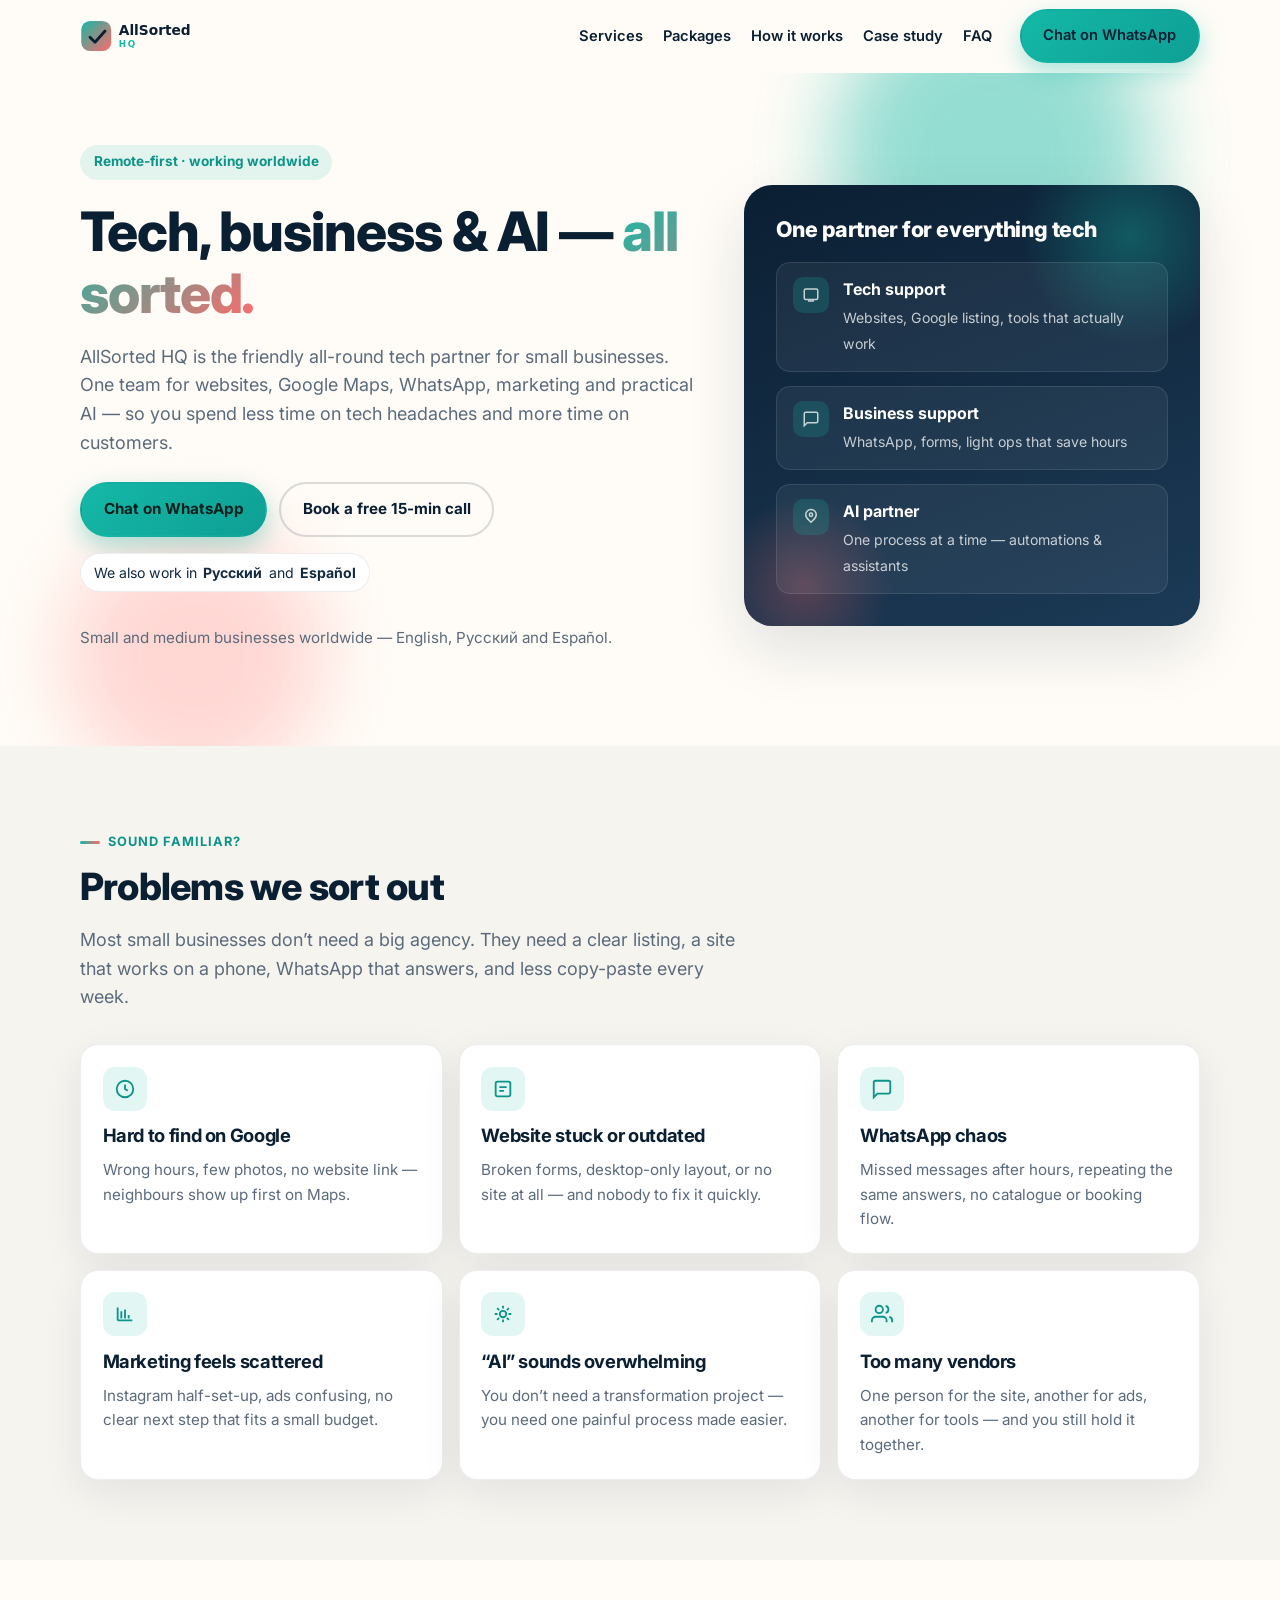
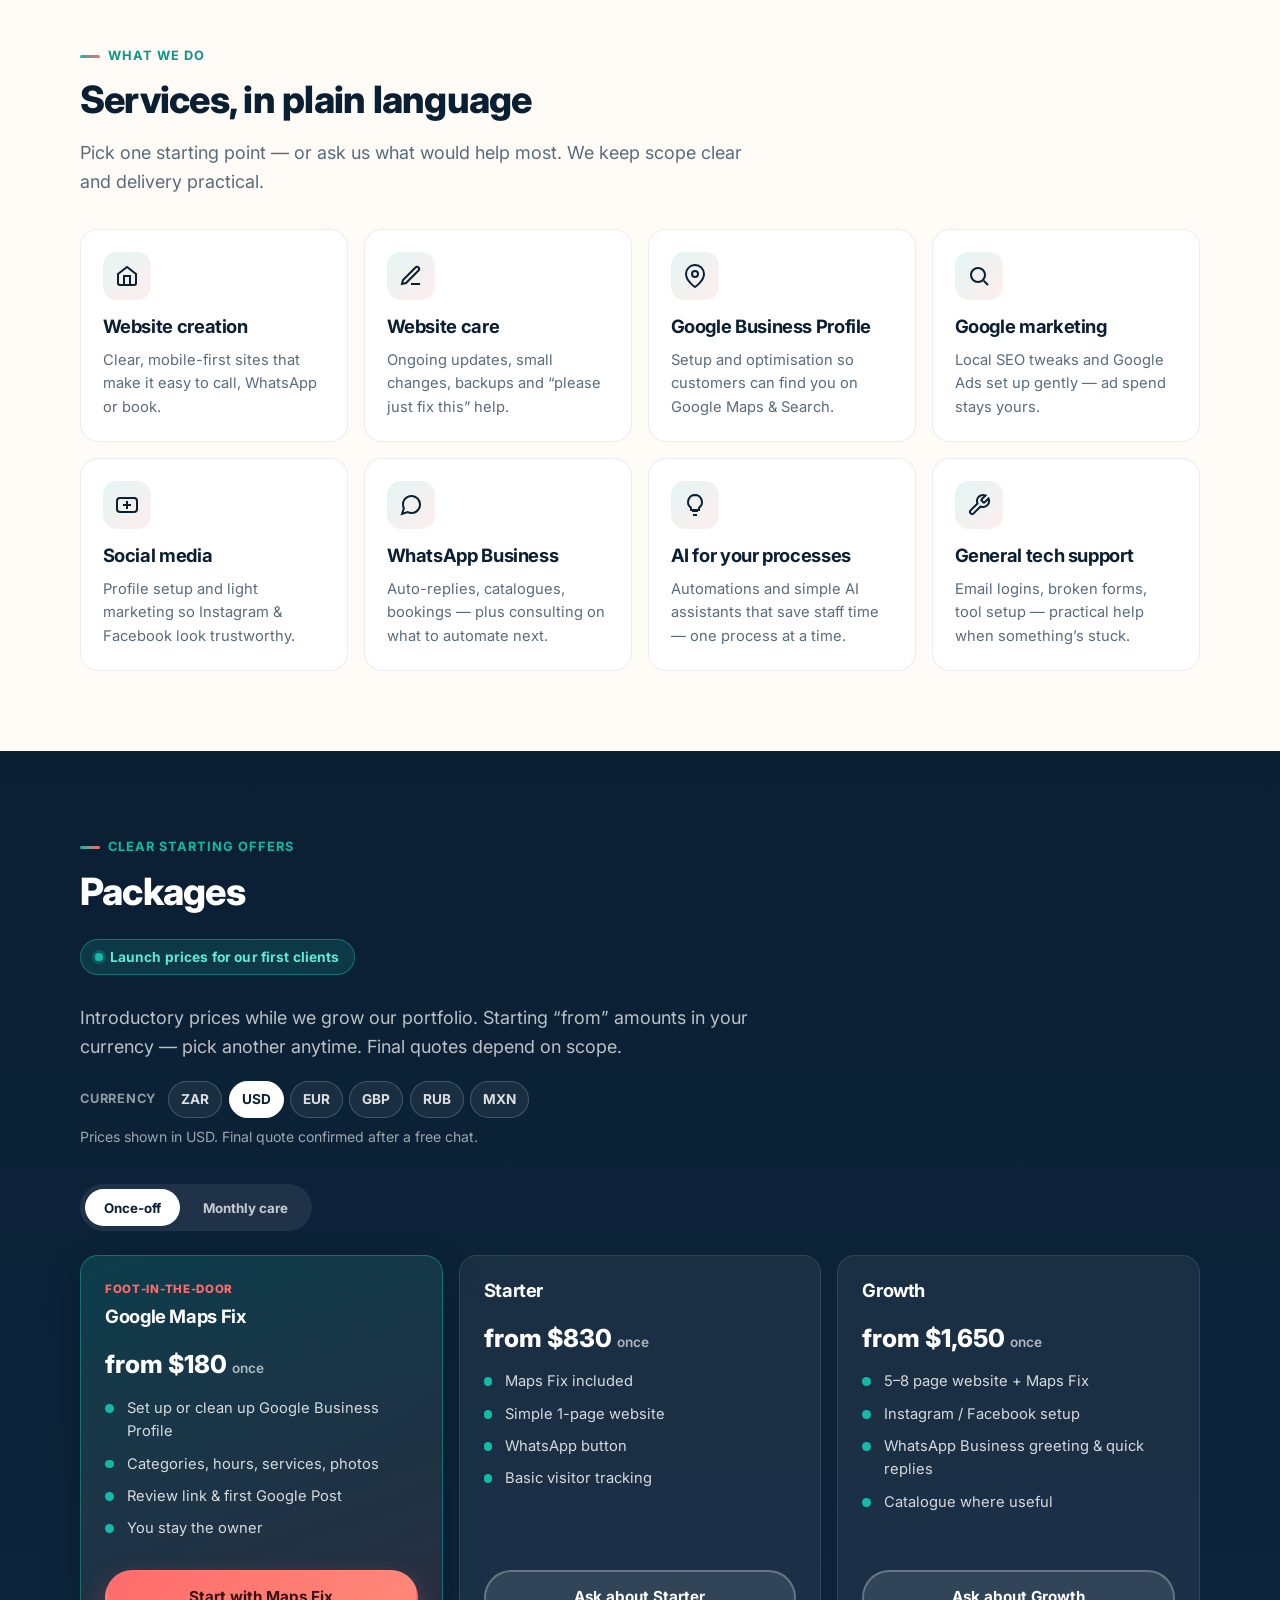
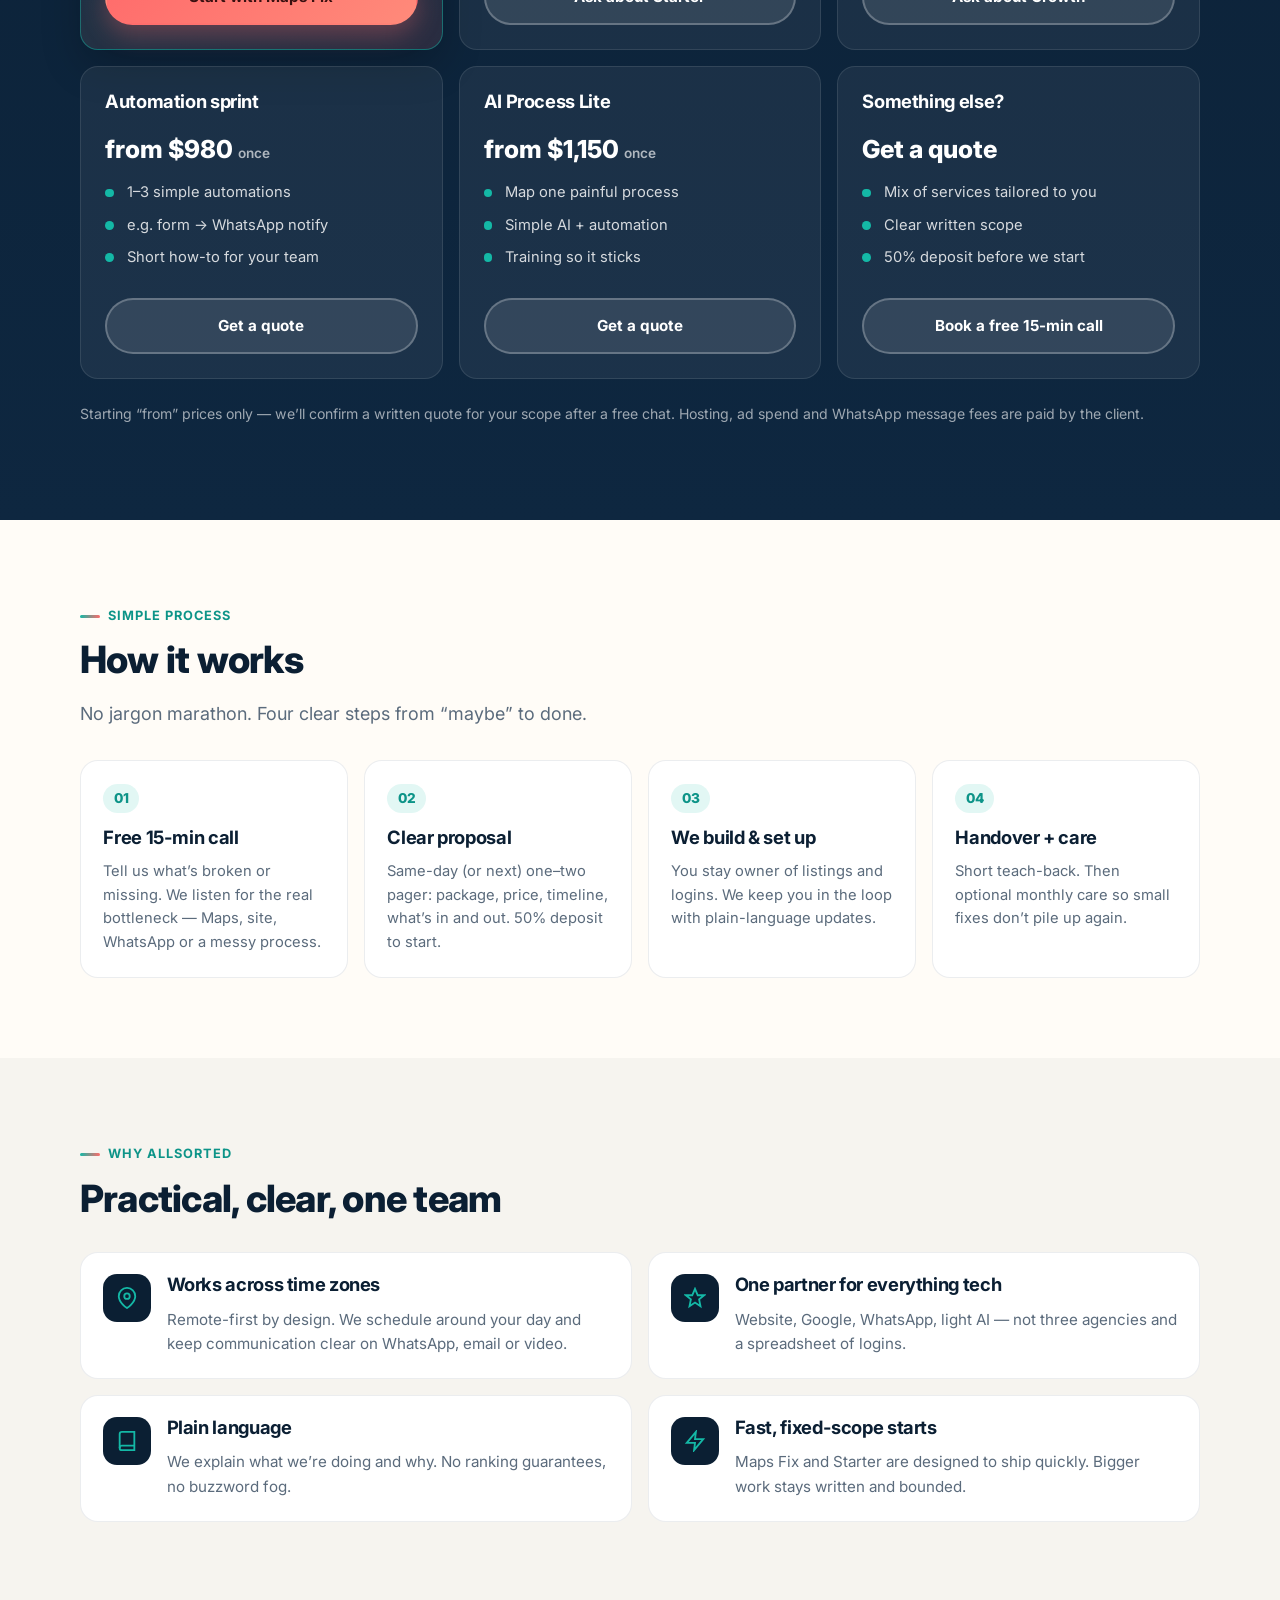
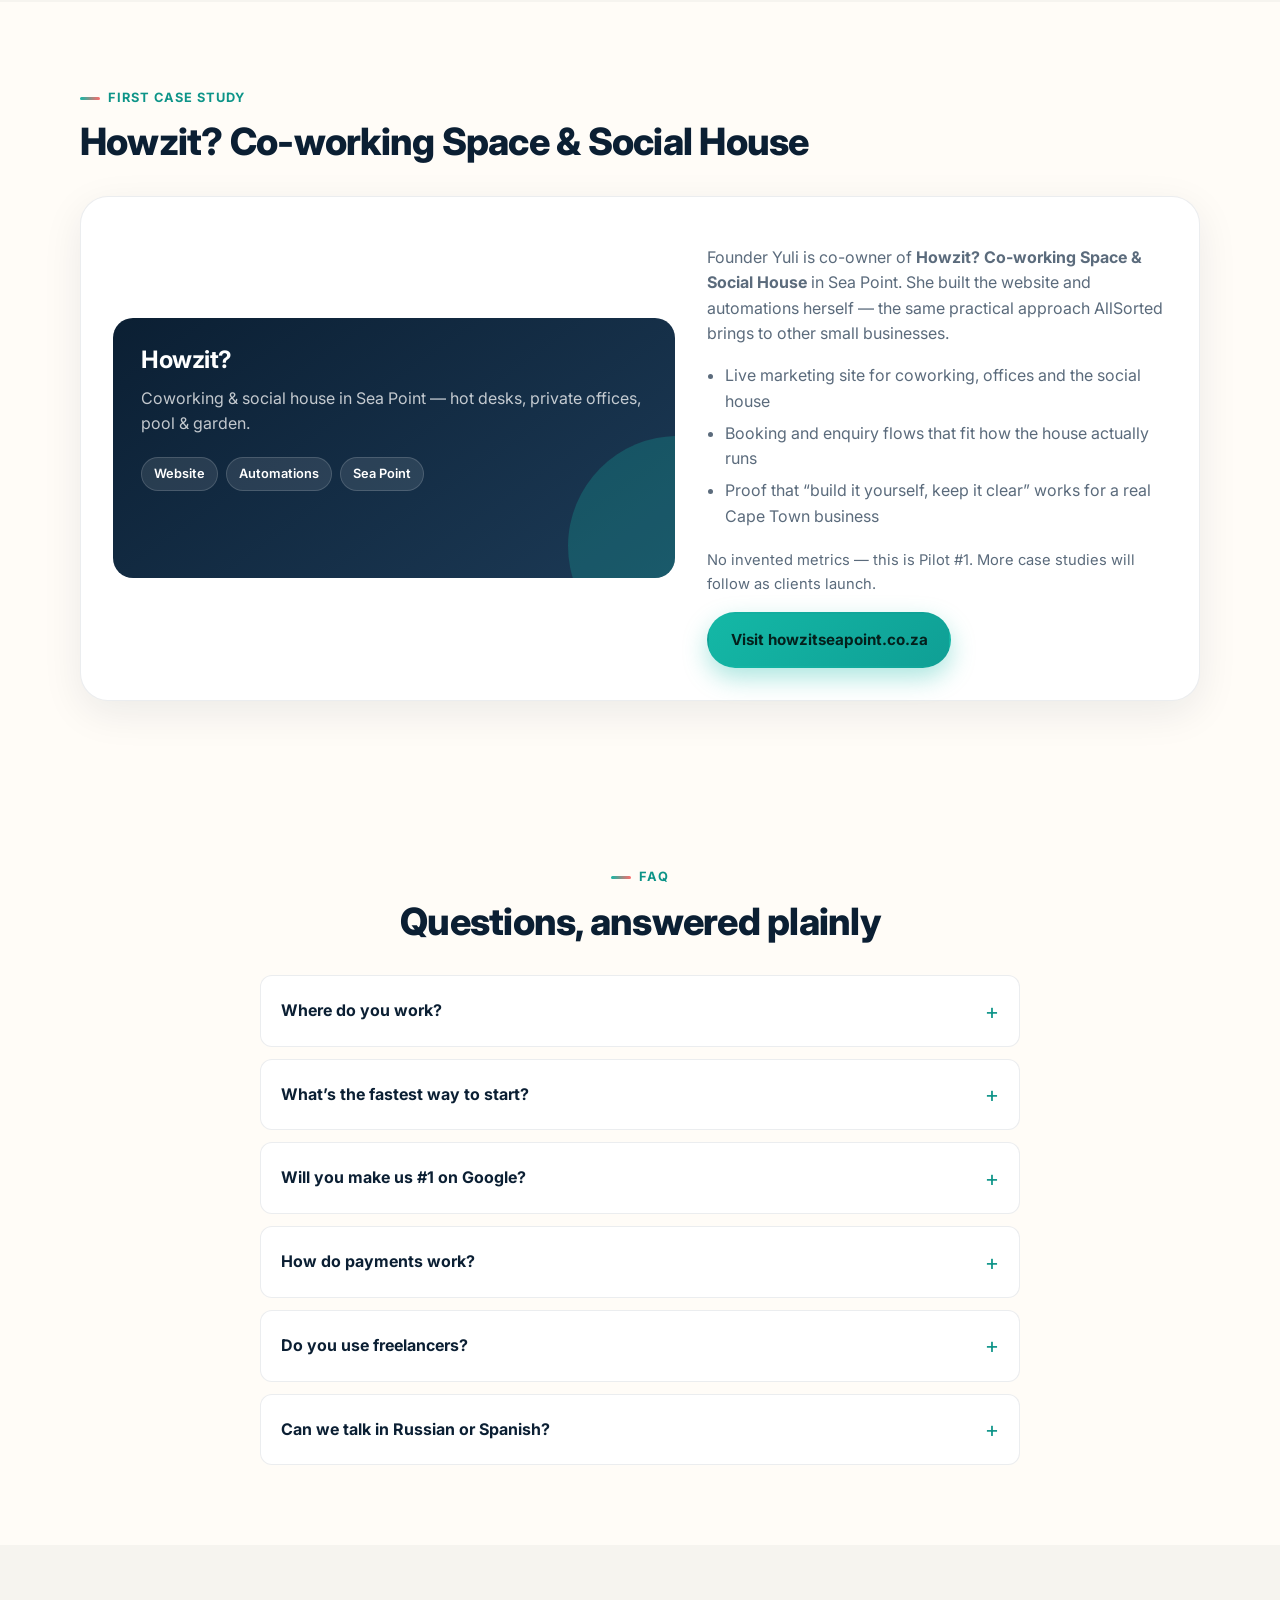
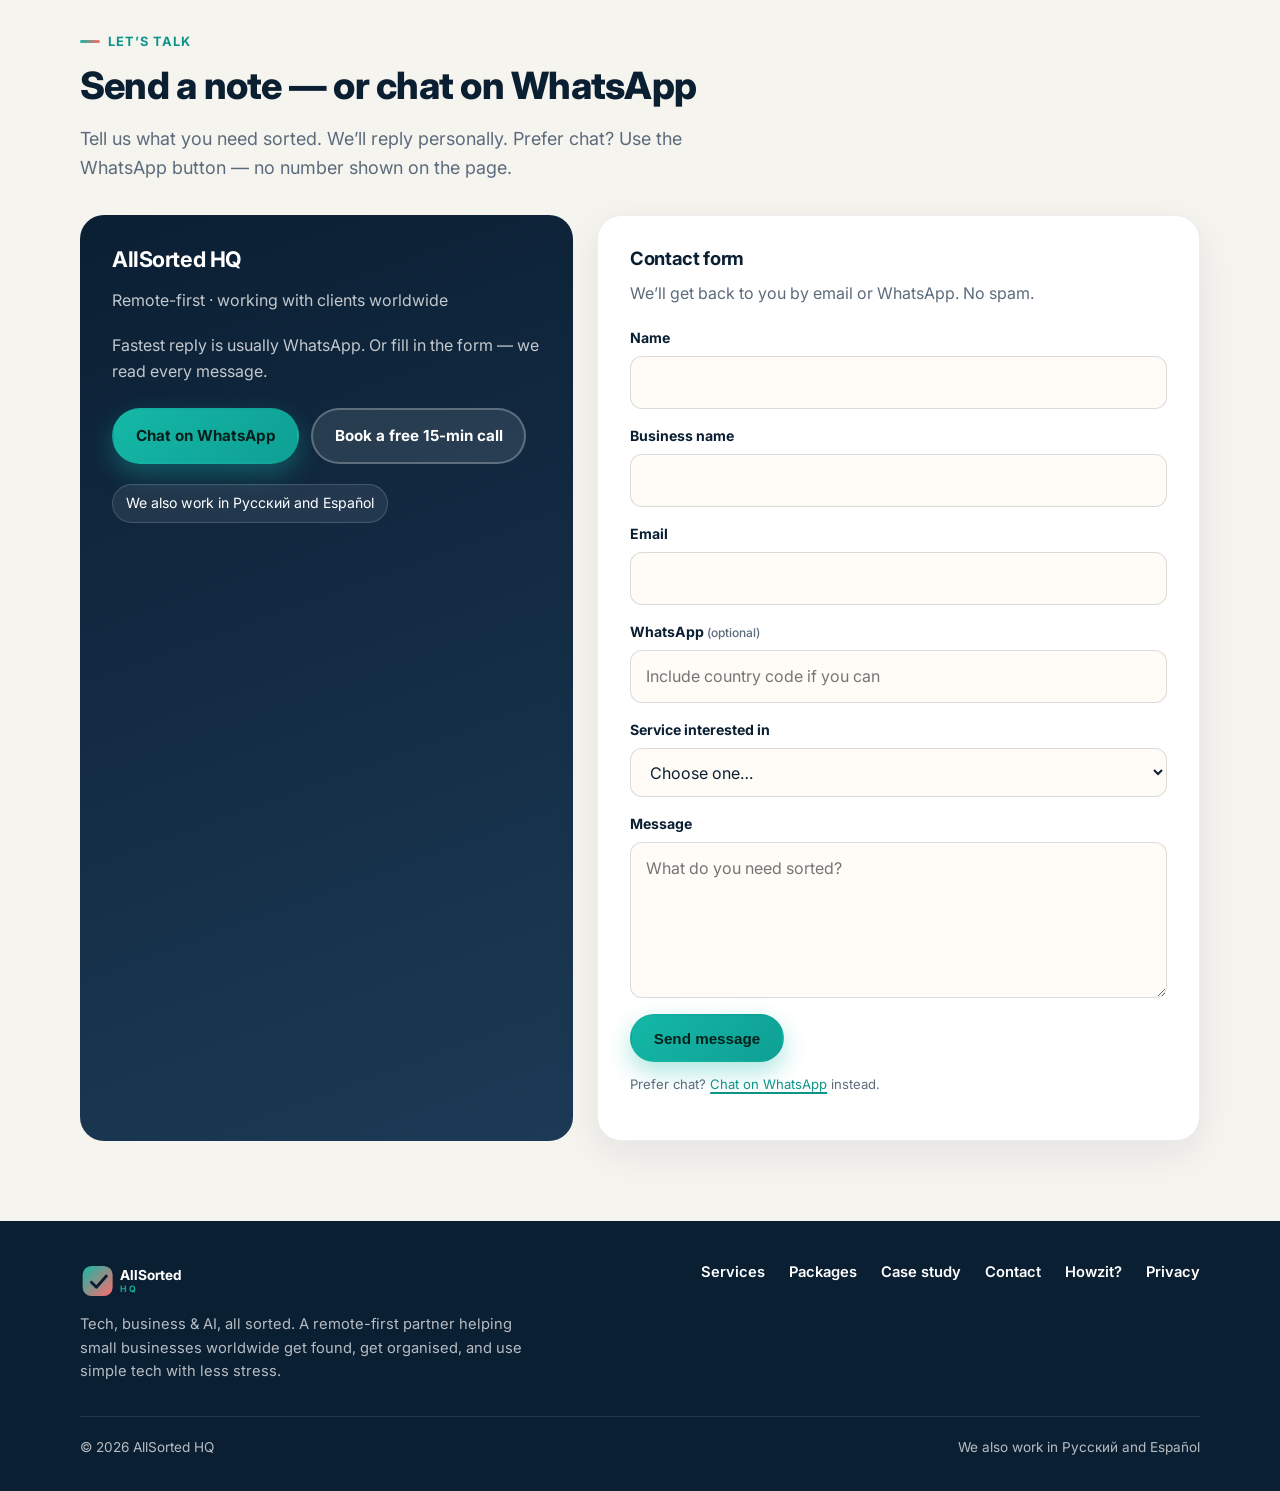
==== index.html @ 72ad4ef2 "Launch AllSorted HQ website" ====
<!DOCTYPE html>
<html lang="en-ZA">
<head>
  <meta charset="utf-8" />
  <meta name="viewport" content="width=device-width, initial-scale=1" />
  <title>AllSorted HQ — Tech, business &amp; AI, all sorted.</title>
  <meta name="description" content="AllSorted HQ is your friendly remote-first tech, business and AI partner for small businesses worldwide. Websites, Google Maps, WhatsApp, marketing and practical AI — one team for everything tech." />
  <meta name="theme-color" content="#0B1F33" />
  <link rel="canonical" href="https://allsortedhq.github.io/" />
  <link rel="icon" href="assets/favicon.svg" type="image/svg+xml" />

  <!-- Open Graph -->
  <meta property="og:type" content="website" />
  <meta property="og:site_name" content="AllSorted HQ" />
  <meta property="og:title" content="AllSorted HQ — Tech, business &amp; AI, all sorted." />
  <meta property="og:description" content="One friendly remote-first team for websites, Google presence, WhatsApp, marketing and practical AI — helping small businesses worldwide." />
  <meta property="og:url" content="https://allsortedhq.github.io/" />
  <meta property="og:locale" content="en_ZA" />
  <meta property="og:image" content="assets/favicon.svg" />

  <!-- Twitter -->
  <meta name="twitter:card" content="summary" />
  <meta name="twitter:title" content="AllSorted HQ — Tech, business &amp; AI, all sorted." />
  <meta name="twitter:description" content="Practical tech, business support and AI for small businesses worldwide. Remote-first." />

  <link rel="preconnect" href="https://fonts.googleapis.com" />
  <link rel="preconnect" href="https://fonts.gstatic.com" crossorigin />
  <link href="https://fonts.googleapis.com/css2?family=Inter:wght@400;600;700;800&display=swap" rel="stylesheet" />
  <link rel="stylesheet" href="css/styles.css" />

  <script type="application/ld+json">
  {
    "@context": "https://schema.org",
    "@type": "ProfessionalService",
    "name": "AllSorted HQ",
    "alternateName": "AllSorted",
    "description": "Remote-first tech support, business support and AI partner for small and medium businesses worldwide. Websites, Google Business Profile, marketing, WhatsApp automation and practical AI.",
    "url": "https://allsortedhq.github.io/",
    "image": "https://allsortedhq.github.io/assets/favicon.svg",
    "slogan": "Tech, business & AI, all sorted.",
    "areaServed": "Worldwide",
    "founder": {
      "@type": "Person",
      "name": "Yuli"
    },
    "knowsLanguage": ["en", "ru", "es"],
    "priceRange": "$$"
  }
  </script>
</head>
<body>
  <a class="skip-link" href="#main">Skip to content</a>

  <header class="site-header">
    <div class="container header-inner">
      <a class="logo" href="#top" aria-label="AllSorted HQ home">
        <img src="assets/logo.svg" width="180" height="40" alt="AllSorted HQ" />
      </a>
      <button class="nav-toggle" type="button" aria-label="Open menu" aria-expanded="false" aria-controls="site-nav">
        <span></span><span></span><span></span>
      </button>
      <nav id="site-nav" aria-label="Primary">
        <ul class="nav-links">
          <li><a href="#services">Services</a></li>
          <li><a href="#packages">Packages</a></li>
          <li><a href="#how">How it works</a></li>
          <li><a href="#case">Case study</a></li>
          <li><a href="#faq">FAQ</a></li>
          <li class="nav-cta"><a class="btn btn-primary" data-cta="whatsapp" href="#contact">Chat on WhatsApp</a></li>
        </ul>
      </nav>
    </div>
  </header>

  <main id="main">
    <!-- HERO -->
    <section class="hero" id="top">
      <div class="blob blob-1" aria-hidden="true"></div>
      <div class="blob blob-2" aria-hidden="true"></div>
      <div class="container hero-grid">
        <div>
          <div class="hero-badge">Remote-first · working worldwide</div>
          <h1>Tech, business &amp; AI — <span>all sorted.</span></h1>
          <p class="lead">
            AllSorted HQ is the friendly all-round tech partner for small businesses.
            One team for websites, Google Maps, WhatsApp, marketing and practical AI —
            so you spend less time on tech headaches and more time on customers.
          </p>
          <div class="btn-row" style="margin-top:1.5rem">
            <a class="btn btn-primary" data-cta="whatsapp" href="#contact">Chat on WhatsApp</a>
            <a class="btn btn-ghost" data-cta="book" href="#contact">Book a free 15-min call</a>
          </div>
          <p class="lang-note" role="note">We also work in <strong>Русский</strong> and <strong>Español</strong></p>
          <p class="hero-note">Small and medium businesses worldwide — English, Русский and Español.</p>
        </div>
        <aside class="hero-card" aria-label="What we cover">
          <div class="hero-card-inner">
            <h2>One partner for everything tech</h2>
            <ul class="pillar-list">
              <li>
                <span class="pillar-icon" aria-hidden="true">
                  <svg width="18" height="18" viewBox="0 0 24 24" fill="none" stroke="currentColor" stroke-width="2"><rect x="3" y="4" width="18" height="14" rx="2"/><path d="M8 20h8"/></svg>
                </span>
                <div><strong>Tech support</strong><span>Websites, Google listing, tools that actually work</span></div>
              </li>
              <li>
                <span class="pillar-icon" aria-hidden="true">
                  <svg width="18" height="18" viewBox="0 0 24 24" fill="none" stroke="currentColor" stroke-width="2"><path d="M21 15a2 2 0 0 1-2 2H7l-4 4V5a2 2 0 0 1 2-2h14a2 2 0 0 1 2 2z"/></svg>
                </span>
                <div><strong>Business support</strong><span>WhatsApp, forms, light ops that save hours</span></div>
              </li>
              <li>
                <span class="pillar-icon" aria-hidden="true">
                  <svg width="18" height="18" viewBox="0 0 24 24" fill="none" stroke="currentColor" stroke-width="2"><path d="M12 2a7 7 0 0 1 7 7c0 3.5-2.5 6-5 8l-2 2-2-2c-2.5-2-5-4.5-5-8a7 7 0 0 1 7-7z"/><circle cx="12" cy="9" r="2.2"/></svg>
                </span>
                <div><strong>AI partner</strong><span>One process at a time — automations &amp; assistants</span></div>
              </li>
            </ul>
          </div>
        </aside>
      </div>
    </section>

    <!-- PROBLEMS -->
    <section class="section problems" id="problems" aria-labelledby="problems-title">
      <div class="container">
        <p class="eyebrow">Sound familiar?</p>
        <h2 id="problems-title" class="reveal">Problems we sort out</h2>
        <p class="lead reveal">Most small businesses don’t need a big agency. They need a clear listing, a site that works on a phone, WhatsApp that answers, and less copy-paste every week.</p>
        <div class="problem-grid">
          <article class="problem-card reveal">
            <div class="icon" aria-hidden="true"><svg width="22" height="22" viewBox="0 0 24 24" fill="none" stroke="currentColor" stroke-width="2"><circle cx="12" cy="12" r="9"/><path d="M12 7v5l3 2"/></svg></div>
            <h3>Hard to find on Google</h3>
            <p>Wrong hours, few photos, no website link — neighbours show up first on Maps.</p>
          </article>
          <article class="problem-card reveal">
            <div class="icon" aria-hidden="true"><svg width="22" height="22" viewBox="0 0 24 24" fill="none" stroke="currentColor" stroke-width="2"><rect x="4" y="4" width="16" height="16" rx="2"/><path d="M8 10h8M8 14h5"/></svg></div>
            <h3>Website stuck or outdated</h3>
            <p>Broken forms, desktop-only layout, or no site at all — and nobody to fix it quickly.</p>
          </article>
          <article class="problem-card reveal">
            <div class="icon" aria-hidden="true"><svg width="22" height="22" viewBox="0 0 24 24" fill="none" stroke="currentColor" stroke-width="2"><path d="M21 15a2 2 0 0 1-2 2H7l-4 4V5a2 2 0 0 1 2-2h14a2 2 0 0 1 2 2z"/></svg></div>
            <h3>WhatsApp chaos</h3>
            <p>Missed messages after hours, repeating the same answers, no catalogue or booking flow.</p>
          </article>
          <article class="problem-card reveal">
            <div class="icon" aria-hidden="true"><svg width="22" height="22" viewBox="0 0 24 24" fill="none" stroke="currentColor" stroke-width="2"><path d="M4 19V5M4 19h16M8 17V9m4 8V7m4 10v-4"/></svg></div>
            <h3>Marketing feels scattered</h3>
            <p>Instagram half-set-up, ads confusing, no clear next step that fits a small budget.</p>
          </article>
          <article class="problem-card reveal">
            <div class="icon" aria-hidden="true"><svg width="22" height="22" viewBox="0 0 24 24" fill="none" stroke="currentColor" stroke-width="2"><path d="M12 3v3M12 18v3M3 12h3M18 12h3M5.6 5.6l2.1 2.1M16.3 16.3l2.1 2.1M18.4 5.6l-2.1 2.1M7.7 16.3l-2.1 2.1"/><circle cx="12" cy="12" r="3.5"/></svg></div>
            <h3>“AI” sounds overwhelming</h3>
            <p>You don’t need a transformation project — you need one painful process made easier.</p>
          </article>
          <article class="problem-card reveal">
            <div class="icon" aria-hidden="true"><svg width="22" height="22" viewBox="0 0 24 24" fill="none" stroke="currentColor" stroke-width="2"><path d="M17 21v-2a4 4 0 0 0-4-4H5a4 4 0 0 0-4 4v2"/><circle cx="9" cy="7" r="4"/><path d="M23 21v-2a4 4 0 0 0-3-3.87M16 3.13a4 4 0 0 1 0 7.75"/></svg></div>
            <h3>Too many vendors</h3>
            <p>One person for the site, another for ads, another for tools — and you still hold it together.</p>
          </article>
        </div>
      </div>
    </section>

    <!-- SERVICES -->
    <section class="section" id="services" aria-labelledby="services-title">
      <div class="container">
        <p class="eyebrow">What we do</p>
        <h2 id="services-title" class="reveal">Services, in plain language</h2>
        <p class="lead reveal">Pick one starting point — or ask us what would help most. We keep scope clear and delivery practical.</p>
        <div class="services-grid">
          <article class="service-card reveal">
            <div class="icon" aria-hidden="true"><svg width="24" height="24" viewBox="0 0 24 24" fill="none" stroke="currentColor" stroke-width="2"><path d="M3 10l9-7 9 7v9a2 2 0 0 1-2 2H5a2 2 0 0 1-2-2z"/><path d="M9 22V12h6v10"/></svg></div>
            <h3>Website creation</h3>
            <p>Clear, mobile-first sites that make it easy to call, WhatsApp or book.</p>
          </article>
          <article class="service-card reveal">
            <div class="icon" aria-hidden="true"><svg width="24" height="24" viewBox="0 0 24 24" fill="none" stroke="currentColor" stroke-width="2"><path d="M12 20h9"/><path d="M16.5 3.5a2.1 2.1 0 0 1 3 3L7 19l-4 1 1-4Z"/></svg></div>
            <h3>Website care</h3>
            <p>Ongoing updates, small changes, backups and “please just fix this” help.</p>
          </article>
          <article class="service-card reveal">
            <div class="icon" aria-hidden="true"><svg width="24" height="24" viewBox="0 0 24 24" fill="none" stroke="currentColor" stroke-width="2"><path d="M21 10c0 7-9 13-9 13S3 17 3 10a9 9 0 1 1 18 0z"/><circle cx="12" cy="10" r="3"/></svg></div>
            <h3>Google Business Profile</h3>
            <p>Setup and optimisation so customers can find you on Google Maps &amp; Search.</p>
          </article>
          <article class="service-card reveal">
            <div class="icon" aria-hidden="true"><svg width="24" height="24" viewBox="0 0 24 24" fill="none" stroke="currentColor" stroke-width="2"><circle cx="11" cy="11" r="7"/><path d="m21 21-4.3-4.3"/></svg></div>
            <h3>Google marketing</h3>
            <p>Local SEO tweaks and Google Ads set up gently — ad spend stays yours.</p>
          </article>
          <article class="service-card reveal">
            <div class="icon" aria-hidden="true"><svg width="24" height="24" viewBox="0 0 24 24" fill="none" stroke="currentColor" stroke-width="2"><rect x="2" y="5" width="20" height="14" rx="3"/><path d="M8 12h8M12 8v8"/></svg></div>
            <h3>Social media</h3>
            <p>Profile setup and light marketing so Instagram &amp; Facebook look trustworthy.</p>
          </article>
          <article class="service-card reveal">
            <div class="icon" aria-hidden="true"><svg width="24" height="24" viewBox="0 0 24 24" fill="none" stroke="currentColor" stroke-width="2"><path d="M21 11.5a8.4 8.4 0 0 1-.9 3.8 8.5 8.5 0 0 1-7.6 4.7 8.4 8.4 0 0 1-3.8-.9L3 21l1.9-5.7a8.4 8.4 0 0 1-.9-3.8 8.5 8.5 0 0 1 4.7-7.6 8.4 8.4 0 0 1 3.8-.9h.5a8.5 8.5 0 0 1 8 8v.5z"/></svg></div>
            <h3>WhatsApp Business</h3>
            <p>Auto-replies, catalogues, bookings — plus consulting on what to automate next.</p>
          </article>
          <article class="service-card reveal">
            <div class="icon" aria-hidden="true"><svg width="24" height="24" viewBox="0 0 24 24" fill="none" stroke="currentColor" stroke-width="2"><path d="M9 18h6M10 22h4M12 2a7 7 0 0 0-4 12.7V17h8v-2.3A7 7 0 0 0 12 2z"/></svg></div>
            <h3>AI for your processes</h3>
            <p>Automations and simple AI assistants that save staff time — one process at a time.</p>
          </article>
          <article class="service-card reveal">
            <div class="icon" aria-hidden="true"><svg width="24" height="24" viewBox="0 0 24 24" fill="none" stroke="currentColor" stroke-width="2"><path d="M14.7 6.3a1 1 0 0 0 0 1.4l1.6 1.6a1 1 0 0 0 1.4 0l3.77-3.77a6 6 0 0 1-7.94 7.94l-6.91 6.91a2.12 2.12 0 0 1-3-3l6.91-6.91a6 6 0 0 1 7.94-7.94l-3.76 3.76z"/></svg></div>
            <h3>General tech support</h3>
            <p>Email logins, broken forms, tool setup — practical help when something’s stuck.</p>
          </article>
        </div>
      </div>
    </section>

    <!-- PACKAGES -->
    <section class="section packages" id="packages" aria-labelledby="packages-title">
      <div class="container">
        <p class="eyebrow">Clear starting offers</p>
        <h2 id="packages-title" class="reveal">Packages</h2>
        <p class="launch-badge reveal" role="note">Launch prices for our first clients</p>
        <p class="lead reveal">Introductory prices while we grow our portfolio. Starting “from” amounts in your currency — pick another anytime. Final quotes depend on scope.</p>

        <div class="currency-switcher" role="group" aria-label="Display currency">
          <span class="currency-label">Currency</span>
          <button type="button" class="currency-btn" data-currency-btn="ZAR" aria-pressed="false">ZAR</button>
          <button type="button" class="currency-btn" data-currency-btn="USD" aria-pressed="false">USD</button>
          <button type="button" class="currency-btn" data-currency-btn="EUR" aria-pressed="false">EUR</button>
          <button type="button" class="currency-btn" data-currency-btn="GBP" aria-pressed="false">GBP</button>
          <button type="button" class="currency-btn" data-currency-btn="RUB" aria-pressed="false">RUB</button>
          <button type="button" class="currency-btn" data-currency-btn="MXN" aria-pressed="false">MXN</button>
        </div>
        <p id="pricing-tier-note" class="pricing-tier-note" aria-live="polite"></p>

        <div class="pkg-tabs" role="tablist" aria-label="Package type">
          <button type="button" role="tab" class="is-active" data-pkg-tab="once" aria-selected="true">Once-off</button>
          <button type="button" role="tab" data-pkg-tab="monthly" aria-selected="false">Monthly care</button>
        </div>

        <div data-pkg-panel="once">
          <div class="pkg-grid">
            <article class="pkg-card featured reveal">
              <span class="pkg-tag">Foot-in-the-door</span>
              <h3>Google Maps Fix</h3>
              <p class="pkg-price" data-price="maps">from R1,200 <span>once-off</span></p>
              <ul>
                <li>Set up or clean up Google Business Profile</li>
                <li>Categories, hours, services, photos</li>
                <li>Review link &amp; first Google Post</li>
                <li>You stay the owner</li>
              </ul>
              <a class="btn btn-coral" data-cta="whatsapp" href="#contact">Start with Maps Fix</a>
            </article>
            <article class="pkg-card reveal">
              <h3>Starter</h3>
              <p class="pkg-price" data-price="starter">from R5,500 <span>once-off</span></p>
              <ul>
                <li>Maps Fix included</li>
                <li>Simple 1-page website</li>
                <li>WhatsApp button</li>
                <li>Basic visitor tracking</li>
              </ul>
              <a class="btn btn-light" data-cta="whatsapp" href="#contact">Ask about Starter</a>
            </article>
            <article class="pkg-card reveal">
              <h3>Growth</h3>
              <p class="pkg-price" data-price="growth">from R11,000 <span>once-off</span></p>
              <ul>
                <li>5–8 page website + Maps Fix</li>
                <li>Instagram / Facebook setup</li>
                <li>WhatsApp Business greeting &amp; quick replies</li>
                <li>Catalogue where useful</li>
              </ul>
              <a class="btn btn-light" data-cta="whatsapp" href="#contact">Ask about Growth</a>
            </article>
            <article class="pkg-card reveal">
              <h3>Automation sprint</h3>
              <p class="pkg-price" data-price="automation">from R6,500 <span>once-off</span></p>
              <ul>
                <li>1–3 simple automations</li>
                <li>e.g. form → WhatsApp notify</li>
                <li>Short how-to for your team</li>
              </ul>
              <a class="btn btn-light" data-cta="whatsapp" href="#contact">Get a quote</a>
            </article>
            <article class="pkg-card reveal">
              <h3>AI Process Lite</h3>
              <p class="pkg-price" data-price="ai">from R7,500 <span>once-off</span></p>
              <ul>
                <li>Map one painful process</li>
                <li>Simple AI + automation</li>
                <li>Training so it sticks</li>
              </ul>
              <a class="btn btn-light" data-cta="whatsapp" href="#contact">Get a quote</a>
            </article>
            <article class="pkg-card reveal">
              <h3>Something else?</h3>
              <p class="pkg-price">Get a quote</p>
              <ul>
                <li>Mix of services tailored to you</li>
                <li>Clear written scope</li>
                <li>50% deposit before we start</li>
              </ul>
              <a class="btn btn-light" data-cta="book" href="#contact">Book a free 15-min call</a>
            </article>
          </div>
        </div>

        <div data-pkg-panel="monthly" hidden>
          <div class="pkg-grid">
            <article class="pkg-card featured reveal">
              <span class="pkg-tag">Most popular start</span>
              <h3>Site &amp; Tech Care</h3>
              <p class="pkg-price" data-price="care">from R900 <span>/ month</span></p>
              <ul>
                <li>Site updates &amp; backups</li>
                <li>~60 min small changes</li>
                <li>Light tool help when things break</li>
              </ul>
              <a class="btn btn-coral" data-cta="whatsapp" href="#contact">Ask about Care</a>
            </article>
            <article class="pkg-card reveal">
              <h3>Local Visibility</h3>
              <p class="pkg-price" data-price="visibility">from R1,500 <span>/ month</span></p>
              <ul>
                <li>Google listing posts / replies help</li>
                <li>Light local search tweaks</li>
                <li>Short monthly note</li>
              </ul>
              <a class="btn btn-light" data-cta="whatsapp" href="#contact">Get a quote</a>
            </article>
            <article class="pkg-card reveal">
              <h3>Social Light</h3>
              <p class="pkg-price" data-price="social">from R3,500 <span>/ month</span></p>
              <ul>
                <li>8–12 posts on 1–2 platforms</li>
                <li>Basic reply help</li>
              </ul>
              <a class="btn btn-light" data-cta="whatsapp" href="#contact">Get a quote</a>
            </article>
            <article class="pkg-card reveal">
              <h3>Ads Assist</h3>
              <p class="pkg-price" data-price="ads">from R2,500 <span>/ month + ad spend</span></p>
              <ul>
                <li>Set up &amp; gently manage Google or Meta ads</li>
                <li>Ad budget paid by you to Google/Meta</li>
              </ul>
              <a class="btn btn-light" data-cta="whatsapp" href="#contact">Get a quote</a>
            </article>
            <article class="pkg-card reveal">
              <h3>AI / Automation Care</h3>
              <p class="pkg-price" data-price="aiCare">from R1,200 <span>/ month</span></p>
              <ul>
                <li>Watch workflows &amp; small changes</li>
                <li>Monthly health check</li>
                <li>One improvement idea</li>
              </ul>
              <a class="btn btn-light" data-cta="whatsapp" href="#contact">Get a quote</a>
            </article>
            <article class="pkg-card reveal">
              <h3>Bundle what you need</h3>
              <p class="pkg-price">Get a quote</p>
              <ul>
                <li>Month-to-month, 30 days’ notice</li>
                <li>Billed in advance</li>
                <li>Think of us as on-call for the basics</li>
              </ul>
              <a class="btn btn-light" data-cta="book" href="#contact">Book a free 15-min call</a>
            </article>
          </div>
        </div>

        <p class="pkg-note">Starting “from” prices only — we’ll confirm a written quote for your scope after a free chat. Hosting, ad spend and WhatsApp message fees are paid by the client.</p>
      </div>
    </section>

    <!-- HOW IT WORKS -->
    <section class="section" id="how" aria-labelledby="how-title">
      <div class="container">
        <p class="eyebrow">Simple process</p>
        <h2 id="how-title" class="reveal">How it works</h2>
        <p class="lead reveal">No jargon marathon. Four clear steps from “maybe” to done.</p>
        <div class="steps">
          <article class="step reveal">
            <h3>Free 15-min call</h3>
            <p>Tell us what’s broken or missing. We listen for the real bottleneck — Maps, site, WhatsApp or a messy process.</p>
          </article>
          <article class="step reveal">
            <h3>Clear proposal</h3>
            <p>Same-day (or next) one–two pager: package, price, timeline, what’s in and out. 50% deposit to start.</p>
          </article>
          <article class="step reveal">
            <h3>We build &amp; set up</h3>
            <p>You stay owner of listings and logins. We keep you in the loop with plain-language updates.</p>
          </article>
          <article class="step reveal">
            <h3>Handover + care</h3>
            <p>Short teach-back. Then optional monthly care so small fixes don’t pile up again.</p>
          </article>
        </div>
      </div>
    </section>

    <!-- WHY -->
    <section class="section why" id="why" aria-labelledby="why-title">
      <div class="container">
        <p class="eyebrow">Why AllSorted</p>
        <h2 id="why-title" class="reveal">Practical, clear, one team</h2>
        <div class="why-grid">
          <article class="why-card reveal">
            <div class="icon" aria-hidden="true"><svg width="22" height="22" viewBox="0 0 24 24" fill="none" stroke="currentColor" stroke-width="2"><path d="M21 10c0 7-9 13-9 13S3 17 3 10a9 9 0 1 1 18 0z"/><circle cx="12" cy="10" r="3"/></svg></div>
            <div>
              <h3>Works across time zones</h3>
              <p>Remote-first by design. We schedule around your day and keep communication clear on WhatsApp, email or video.</p>
            </div>
          </article>
          <article class="why-card reveal">
            <div class="icon" aria-hidden="true"><svg width="22" height="22" viewBox="0 0 24 24" fill="none" stroke="currentColor" stroke-width="2"><path d="M12 2l3 7h7l-5.5 4.5L18 21l-6-4-6 4 1.5-7.5L2 9h7z"/></svg></div>
            <div>
              <h3>One partner for everything tech</h3>
              <p>Website, Google, WhatsApp, light AI — not three agencies and a spreadsheet of logins.</p>
            </div>
          </article>
          <article class="why-card reveal">
            <div class="icon" aria-hidden="true"><svg width="22" height="22" viewBox="0 0 24 24" fill="none" stroke="currentColor" stroke-width="2"><path d="M4 19.5A2.5 2.5 0 0 1 6.5 17H20"/><path d="M6.5 2H20v20H6.5A2.5 2.5 0 0 1 4 19.5v-15A2.5 2.5 0 0 1 6.5 2z"/></svg></div>
            <div>
              <h3>Plain language</h3>
              <p>We explain what we’re doing and why. No ranking guarantees, no buzzword fog.</p>
            </div>
          </article>
          <article class="why-card reveal">
            <div class="icon" aria-hidden="true"><svg width="22" height="22" viewBox="0 0 24 24" fill="none" stroke="currentColor" stroke-width="2"><path d="M13 2L3 14h9l-1 8 10-12h-9l1-8z"/></svg></div>
            <div>
              <h3>Fast, fixed-scope starts</h3>
              <p>Maps Fix and Starter are designed to ship quickly. Bigger work stays written and bounded.</p>
            </div>
          </article>
        </div>
      </div>
    </section>

    <!-- CASE STUDY -->
    <section class="section case" id="case" aria-labelledby="case-title">
      <div class="container">
        <p class="eyebrow">First case study</p>
        <h2 id="case-title" class="reveal">Howzit? Co-working Space &amp; Social House</h2>
        <div class="case-card reveal">
          <div class="case-visual">
            <h3>Howzit?</h3>
            <p>Coworking &amp; social house in Sea Point — hot desks, private offices, pool &amp; garden.</p>
            <div class="case-chips">
              <span class="chip">Website</span>
              <span class="chip">Automations</span>
              <span class="chip">Sea Point</span>
            </div>
          </div>
          <div class="case-body">
            <p>
              Founder Yuli is co-owner of <strong>Howzit? Co-working Space &amp; Social House</strong> in Sea Point.
              She built the website and automations herself — the same practical approach AllSorted brings to other small businesses.
            </p>
            <ul>
              <li>Live marketing site for coworking, offices and the social house</li>
              <li>Booking and enquiry flows that fit how the house actually runs</li>
              <li>Proof that “build it yourself, keep it clear” works for a real Cape Town business</li>
            </ul>
            <p class="muted" style="font-size:0.92rem;margin-bottom:1rem">No invented metrics — this is Pilot #1. More case studies will follow as clients launch.</p>
            <a class="btn btn-primary" href="https://howzitseapoint.co.za/" target="_blank" rel="noopener noreferrer">Visit howzitseapoint.co.za</a>
          </div>
        </div>
      </div>
    </section>

    <!-- FAQ -->
    <section class="section" id="faq" aria-labelledby="faq-title">
      <div class="container center">
        <p class="eyebrow">FAQ</p>
        <h2 id="faq-title" class="reveal">Questions, answered plainly</h2>
        <div class="faq-list">
          <div class="faq-item reveal">
            <button class="faq-q" type="button" aria-expanded="false">Where do you work?</button>
            <div class="faq-a">Worldwide, remote-first. We help small businesses anywhere with a good internet connection. English is primary; we also work in Русский and Español.</div>
          </div>
          <div class="faq-item reveal">
            <button class="faq-q" type="button" aria-expanded="false">What’s the fastest way to start?</button>
            <div class="faq-a">A Google Maps Fix. It’s a fixed, foot-in-the-door offer: clean up or set up your Google Business Profile so customers can find you. Many clients then add a Starter site or monthly care.</div>
          </div>
          <div class="faq-item reveal">
            <button class="faq-q" type="button" aria-expanded="false">Will you make us #1 on Google?</button>
            <div class="faq-a">Nobody honest can guarantee rankings. We guarantee correct setup, clear contact buttons, consistent details, and a simple process you can keep up.</div>
          </div>
          <div class="faq-item reveal">
            <button class="faq-q" type="button" aria-expanded="false">How do payments work?</button>
            <div class="faq-a">50% deposit before we start; final 50% before go-live or handover. Monthly care plans are billed in advance. Hosting, ads and WhatsApp message fees are paid by you to those providers.</div>
          </div>
          <div class="faq-item reveal">
            <button class="faq-q" type="button" aria-expanded="false">Do you use freelancers?</button>
            <div class="faq-a">Work is delivered in-house by Yuli / AllSorted — the same way Howzit’s site and automations were built. That keeps communication short and quality consistent while the business grows.</div>
          </div>
          <div class="faq-item reveal">
            <button class="faq-q" type="button" aria-expanded="false">Can we talk in Russian or Spanish?</button>
            <div class="faq-a">Yes. English is primary; we also work in Русский and Español.</div>
          </div>
        </div>
      </div>
    </section>

    <!-- CONTACT -->
    <section class="section contact" id="contact" aria-labelledby="contact-title">
      <div class="container">
        <p class="eyebrow">Let’s talk</p>
        <h2 id="contact-title" class="reveal">Send a note — or chat on WhatsApp</h2>
        <p class="lead reveal">Tell us what you need sorted. We’ll reply personally. Prefer chat? Use the WhatsApp button — no number shown on the page.</p>
        <div class="contact-grid">
          <aside class="contact-panel reveal">
            <h3 style="font-size:1.35rem">AllSorted HQ</h3>
            <p>Remote-first · working with clients worldwide</p>
            <p style="margin-top:1.25rem;color:rgba(255,255,255,0.75)">Fastest reply is usually WhatsApp. Or fill in the form — we read every message.</p>
            <div class="btn-row" style="margin-top:1.5rem">
              <a class="btn btn-primary" data-cta="whatsapp" href="#contact">Chat on WhatsApp</a>
              <a class="btn btn-light" data-cta="book" href="#contact">Book a free 15-min call</a>
            </div>
            <p class="lang-note" style="margin-top:1.25rem;background:rgba(255,255,255,0.08);border-color:rgba(255,255,255,0.15);color:#fff">We also work in Русский and Español</p>
          </aside>
          <div class="contact-form-wrap reveal">
            <h3>Contact form</h3>
            <p class="muted" style="margin-top:0;margin-bottom:1.25rem">We’ll get back to you by email or WhatsApp. No spam.</p>
            <form id="contact-form" action="https://api.web3forms.com/submit" method="POST" novalidate>
              <!-- access_key injected from CONFIG.FORM_ACCESS_KEY in js/main.js — do not put an email here -->
              <input type="hidden" name="access_key" id="form-access-key" value="" />
              <input type="hidden" name="subject" value="AllSorted HQ website enquiry" />
              <input type="hidden" name="from_name" value="AllSorted HQ" />
              <!-- Honeypot -->
              <input type="checkbox" name="botcheck" class="hp-field" tabindex="-1" autocomplete="off" aria-hidden="true" />
              <div class="form-row">
                <label for="name">Name</label>
                <input id="name" name="name" type="text" autocomplete="name" required />
              </div>
              <div class="form-row">
                <label for="business">Business name</label>
                <input id="business" name="business" type="text" autocomplete="organization" required />
              </div>
              <div class="form-row">
                <label for="email">Email</label>
                <input id="email" name="email" type="email" autocomplete="email" required />
              </div>
              <div class="form-row">
                <label for="whatsapp">WhatsApp <span class="optional">(optional)</span></label>
                <input id="whatsapp" name="whatsapp" type="tel" autocomplete="tel" placeholder="Include country code if you can" />
              </div>
              <div class="form-row">
                <label for="service">Service interested in</label>
                <select id="service" name="service" required>
                  <option value="" disabled selected>Choose one…</option>
                  <option>Google Maps Fix</option>
                  <option>Website creation</option>
                  <option>Website care</option>
                  <option>Google marketing</option>
                  <option>Social media</option>
                  <option>WhatsApp Business</option>
                  <option>AI / automations</option>
                  <option>General tech support</option>
                  <option>Not sure — advise me</option>
                </select>
              </div>
              <div class="form-row">
                <label for="message">Message</label>
                <textarea id="message" name="message" rows="5" required placeholder="What do you need sorted?"></textarea>
              </div>
              <button class="btn btn-primary" type="submit" id="form-submit-btn">Send message</button>
              <p id="form-status" class="form-status" role="status" aria-live="polite" hidden></p>
              <p class="form-hint">Prefer chat? <a data-cta="whatsapp" href="#contact">Chat on WhatsApp</a> instead.</p>
            </form>
          </div>
        </div>
      </div>
    </section>
  </main>

  <footer class="site-footer">
    <div class="container">
      <div class="footer-inner">
        <div class="footer-brand">
          <a class="logo" href="#top" aria-label="AllSorted HQ">
            <svg xmlns="http://www.w3.org/2000/svg" viewBox="0 0 280 64" width="160" height="36" role="img" aria-label="AllSorted HQ">
              <defs>
                <linearGradient id="fg" x1="0" y1="0" x2="1" y2="1">
                  <stop offset="0%" stop-color="#14B8A6"/>
                  <stop offset="100%" stop-color="#FF6B6B"/>
                </linearGradient>
              </defs>
              <rect x="2" y="8" width="48" height="48" rx="14" fill="url(#fg)"/>
              <path d="M16 34l8 8 16-18" fill="none" stroke="#0B1F33" stroke-width="4.5" stroke-linecap="round" stroke-linejoin="round"/>
              <text x="62" y="30" font-family="Inter, system-ui, sans-serif" font-size="22" font-weight="700" fill="#ffffff">AllSorted</text>
              <text x="62" y="50" font-family="Inter, system-ui, sans-serif" font-size="14" font-weight="600" letter-spacing="2.5" fill="#14B8A6">HQ</text>
            </svg>
          </a>
          <p>Tech, business &amp; AI, all sorted. A remote-first partner helping small businesses worldwide get found, get organised, and use simple tech with less stress.</p>
        </div>
        <nav class="footer-links" aria-label="Footer">
          <a href="#services">Services</a>
          <a href="#packages">Packages</a>
          <a href="#case">Case study</a>
          <a href="#contact">Contact</a>
          <a href="https://howzitseapoint.co.za/" target="_blank" rel="noopener noreferrer">Howzit?</a>
          <a href="privacy.html">Privacy</a>
        </nav>
      </div>
      <div class="footer-bottom">
        <span>© <span id="year">2026</span> AllSorted HQ</span>
        <span>We also work in Русский and Español</span>
      </div>
    </div>
  </footer>

  <script src="js/main.js"></script>
</body>
</html>
---- css/styles.css ----
/* AllSorted HQ — marketing site */
:root {
  --navy: #0b1f33;
  --navy-2: #132a42;
  --navy-3: #1c3a56;
  --teal: #14b8a6;
  --teal-2: #0d9488;
  --teal-soft: rgba(20, 184, 166, 0.12);
  --coral: #ff6b6b;
  --coral-2: #f05555;
  --sand: #f6f4ef;
  --cream: #fffcf7;
  --muted: #5b6b7c;
  --line: rgba(11, 31, 51, 0.08);
  --white: #ffffff;
  --shadow: 0 12px 40px rgba(11, 31, 51, 0.08);
  --shadow-lg: 0 24px 60px rgba(11, 31, 51, 0.12);
  --radius: 18px;
  --radius-sm: 12px;
  --max: 1120px;
  --font: "Inter", system-ui, -apple-system, Segoe UI, Roboto, sans-serif;
  --ease: cubic-bezier(0.22, 1, 0.36, 1);
}

*,
*::before,
*::after {
  box-sizing: border-box;
}

html {
  scroll-behavior: smooth;
  scroll-padding-top: 84px;
}

body {
  margin: 0;
  font-family: var(--font);
  color: var(--navy);
  background: var(--cream);
  line-height: 1.6;
  -webkit-font-smoothing: antialiased;
  text-rendering: optimizeLegibility;
}

img,
svg {
  max-width: 100%;
  display: block;
}

a {
  color: var(--teal-2);
  text-decoration-thickness: 1.5px;
  text-underline-offset: 3px;
}
a:hover {
  color: var(--coral);
}

:focus-visible {
  outline: 3px solid var(--teal);
  outline-offset: 3px;
}

.skip-link {
  position: absolute;
  left: -9999px;
  top: 0;
  background: var(--navy);
  color: #fff;
  padding: 0.75rem 1rem;
  z-index: 1000;
}
.skip-link:focus {
  left: 1rem;
  top: 1rem;
}

.container {
  width: min(100% - 2rem, var(--max));
  margin-inline: auto;
}

.section {
  padding: 5rem 0;
}
.section- Tight {
  padding: 3.5rem 0;
}

.eyebrow {
  display: inline-flex;
  align-items: center;
  gap: 0.5rem;
  font-size: 0.8rem;
  font-weight: 700;
  letter-spacing: 0.08em;
  text-transform: uppercase;
  color: var(--teal-2);
  margin: 0 0 0.75rem;
}
.eyebrow::before {
  content: "";
  width: 1.25rem;
  height: 3px;
  border-radius: 99px;
  background: linear-gradient(90deg, var(--teal), var(--coral));
}

h1,
h2,
h3 {
  line-height: 1.15;
  letter-spacing: -0.02em;
  margin: 0 0 0.75rem;
}
h1 {
  font-size: clamp(2.2rem, 4.5vw, 3.4rem);
  font-weight: 800;
}
h2 {
  font-size: clamp(1.7rem, 3vw, 2.35rem);
  font-weight: 800;
}
h3 {
  font-size: 1.15rem;
  font-weight: 700;
}
.lead {
  font-size: 1.125rem;
  color: var(--muted);
  max-width: 42rem;
}
.muted {
  color: var(--muted);
}
.center {
  text-align: center;
}
.center .lead {
  margin-inline: auto;
}

/* Buttons */
.btn {
  display: inline-flex;
  align-items: center;
  justify-content: center;
  gap: 0.5rem;
  padding: 0.85rem 1.35rem;
  border-radius: 999px;
  font-weight: 700;
  font-size: 0.95rem;
  border: 2px solid transparent;
  text-decoration: none;
  cursor: pointer;
  transition: transform 0.2s var(--ease), box-shadow 0.2s var(--ease),
    background 0.2s, color 0.2s, border-color 0.2s;
}
.btn:hover {
  transform: translateY(-1px);
  text-decoration: none;
}
.btn-primary {
  background: linear-gradient(135deg, var(--teal), #0f9f95);
  color: #04201c;
  box-shadow: 0 10px 24px rgba(20, 184, 166, 0.35);
}
.btn-primary:hover {
  color: #04201c;
  box-shadow: 0 14px 30px rgba(20, 184, 166, 0.45);
}
.btn-coral {
  background: linear-gradient(135deg, var(--coral), #ff8a7a);
  color: #3a1010;
  box-shadow: 0 10px 24px rgba(255, 107, 107, 0.3);
}
.btn-coral:hover {
  color: #3a1010;
}
.btn-ghost {
  background: transparent;
  color: var(--navy);
  border-color: rgba(11, 31, 51, 0.15);
}
.btn-ghost:hover {
  border-color: var(--teal);
  color: var(--navy);
}
.btn-light {
  background: rgba(255, 255, 255, 0.1);
  color: #fff;
  border-color: rgba(255, 255, 255, 0.25);
}
.btn-light:hover {
  background: #fff;
  color: var(--navy);
}
.btn-row {
  display: flex;
  flex-wrap: wrap;
  gap: 0.75rem;
}

/* Header */
.site-header {
  position: sticky;
  top: 0;
  z-index: 50;
  background: rgba(255, 252, 247, 0.85);
  backdrop-filter: blur(14px);
  border-bottom: 1px solid transparent;
  transition: border-color 0.2s, box-shadow 0.2s;
}
.site-header.scrolled {
  border-bottom-color: var(--line);
  box-shadow: 0 8px 24px rgba(11, 31, 51, 0.05);
}
.header-inner {
  display: flex;
  align-items: center;
  justify-content: space-between;
  min-height: 72px;
  gap: 1rem;
}
.logo {
  display: flex;
  align-items: center;
  text-decoration: none;
}
.logo img,
.logo svg {
  height: 40px;
  width: auto;
}
.nav-links {
  display: flex;
  align-items: center;
  gap: 0.25rem 1.25rem;
  list-style: none;
  margin: 0;
  padding: 0;
}
.nav-links a {
  color: var(--navy);
  text-decoration: none;
  font-weight: 600;
  font-size: 0.92rem;
}
.nav-links a:hover {
  color: var(--teal-2);
}
.nav-cta {
  margin-left: 0.5rem;
}
.nav-toggle {
  display: none;
  background: none;
  border: 0;
  padding: 0.5rem;
  cursor: pointer;
}
.nav-toggle span {
  display: block;
  width: 22px;
  height: 2px;
  background: var(--navy);
  margin: 5px 0;
  border-radius: 2px;
  transition: transform 0.2s;
}

/* Hero */
.hero {
  position: relative;
  padding: 4.5rem 0 5rem;
  overflow: hidden;
}
.hero-grid {
  display: grid;
  grid-template-columns: 1.15fr 0.85fr;
  gap: 3rem;
  align-items: center;
}
.hero-badge {
  display: inline-flex;
  align-items: center;
  gap: 0.5rem;
  background: var(--teal-soft);
  color: var(--teal-2);
  border-radius: 999px;
  padding: 0.4rem 0.85rem;
  font-size: 0.85rem;
  font-weight: 700;
  margin-bottom: 1.25rem;
}
.hero h1 span {
  background: linear-gradient(135deg, var(--teal), var(--coral));
  -webkit-background-clip: text;
  background-clip: text;
  color: transparent;
}
.hero-note {
  margin-top: 1.25rem;
  font-size: 0.95rem;
  color: var(--muted);
}
.lang-note {
  display: inline-flex;
  align-items: center;
  gap: 0.4rem;
  margin-top: 1rem;
  padding: 0.45rem 0.8rem;
  border-radius: 999px;
  background: #fff;
  border: 1px solid var(--line);
  font-size: 0.88rem;
  color: var(--navy-2);
}
.hero-card {
  position: relative;
  background: linear-gradient(160deg, var(--navy), var(--navy-3));
  color: #fff;
  border-radius: 28px;
  padding: 2rem;
  box-shadow: var(--shadow-lg);
  min-height: 360px;
  overflow: hidden;
}
.hero-card::before {
  content: "";
  position: absolute;
  width: 220px;
  height: 220px;
  border-radius: 50%;
  background: radial-gradient(circle, rgba(20, 184, 166, 0.35), transparent 70%);
  top: -60px;
  right: -40px;
}
.hero-card::after {
  content: "";
  position: absolute;
  width: 180px;
  height: 180px;
  border-radius: 50%;
  background: radial-gradient(circle, rgba(255, 107, 107, 0.28), transparent 70%);
  bottom: -50px;
  left: -30px;
}
.hero-card-inner {
  position: relative;
  z-index: 1;
}
.hero-card h2 {
  font-size: 1.35rem;
  margin-bottom: 1.25rem;
}
.pillar-list {
  list-style: none;
  margin: 0;
  padding: 0;
  display: grid;
  gap: 0.85rem;
}
.pillar-list li {
  display: flex;
  gap: 0.85rem;
  align-items: flex-start;
  background: rgba(255, 255, 255, 0.06);
  border: 1px solid rgba(255, 255, 255, 0.1);
  border-radius: 14px;
  padding: 0.9rem 1rem;
}
.pillar-icon {
  flex-shrink: 0;
  width: 36px;
  height: 36px;
  border-radius: 10px;
  display: grid;
  place-items: center;
  background: rgba(20, 184, 166, 0.2);
  color: var(--teal);
}
.pillar-list strong {
  display: block;
  margin-bottom: 0.15rem;
}
.pillar-list span {
  font-size: 0.88rem;
  color: rgba(255, 255, 255, 0.75);
}

.blob {
  position: absolute;
  border-radius: 50%;
  filter: blur(40px);
  opacity: 0.45;
  pointer-events: none;
  z-index: -1;
}
.blob-1 {
  width: 320px;
  height: 320px;
  background: var(--teal);
  top: -80px;
  right: 10%;
}
.blob-2 {
  width: 260px;
  height: 260px;
  background: var(--coral);
  bottom: -40px;
  left: 5%;
  opacity: 0.25;
}

/* Problems */
.problems {
  background: var(--sand);
}
.problem-grid {
  display: grid;
  grid-template-columns: repeat(3, 1fr);
  gap: 1rem;
  margin-top: 2rem;
}
.problem-card {
  background: #fff;
  border: 1px solid var(--line);
  border-radius: var(--radius);
  padding: 1.35rem;
  box-shadow: var(--shadow);
  transition: transform 0.25s var(--ease);
}
.problem-card:hover {
  transform: translateY(-4px);
}
.problem-card .icon {
  width: 44px;
  height: 44px;
  border-radius: 12px;
  display: grid;
  place-items: center;
  background: var(--teal-soft);
  color: var(--teal-2);
  margin-bottom: 0.9rem;
}
.problem-card p {
  margin: 0;
  color: var(--muted);
  font-size: 0.95rem;
}

/* Services */
.services-grid {
  display: grid;
  grid-template-columns: repeat(4, 1fr);
  gap: 1rem;
  margin-top: 2rem;
}
.service-card {
  background: #fff;
  border: 1px solid var(--line);
  border-radius: var(--radius);
  padding: 1.35rem;
  transition: border-color 0.2s, box-shadow 0.2s, transform 0.2s var(--ease);
}
.service-card:hover {
  border-color: rgba(20, 184, 166, 0.4);
  box-shadow: var(--shadow);
  transform: translateY(-3px);
}
.service-card .icon {
  width: 48px;
  height: 48px;
  border-radius: 14px;
  display: grid;
  place-items: center;
  margin-bottom: 1rem;
  background: linear-gradient(135deg, var(--teal-soft), rgba(255, 107, 107, 0.12));
  color: var(--navy);
}
.service-card p {
  margin: 0;
  color: var(--muted);
  font-size: 0.92rem;
}

/* Packages */
.packages {
  background: linear-gradient(180deg, var(--navy) 0%, #0e2740 100%);
  color: #fff;
}
.packages .eyebrow {
  color: var(--teal);
}
.packages .lead {
  color: rgba(255, 255, 255, 0.72);
}
.launch-badge {
  display: inline-flex;
  align-items: center;
  gap: 0.45rem;
  margin: 0.85rem 0 0.65rem;
  padding: 0.4rem 0.9rem;
  border-radius: 999px;
  background: rgba(20, 184, 166, 0.16);
  border: 1px solid rgba(20, 184, 166, 0.45);
  color: #5eead4;
  font-size: 0.86rem;
  font-weight: 700;
  letter-spacing: 0.01em;
}
.launch-badge::before {
  content: "";
  width: 0.45rem;
  height: 0.45rem;
  border-radius: 50%;
  background: var(--teal);
  box-shadow: 0 0 0 3px rgba(20, 184, 166, 0.25);
}
.pkg-tabs {
  display: inline-flex;
  background: rgba(255, 255, 255, 0.08);
  border-radius: 999px;
  padding: 0.3rem;
  margin: 1.75rem 0 1.5rem;
  gap: 0.25rem;
}
.pkg-tabs button {
  border: 0;
  background: transparent;
  color: rgba(255, 255, 255, 0.75);
  font-weight: 700;
  font-family: inherit;
  padding: 0.65rem 1.2rem;
  border-radius: 999px;
  cursor: pointer;
}
.pkg-tabs button.is-active {
  background: #fff;
  color: var(--navy);
}
.pkg-grid {
  display: grid;
  grid-template-columns: repeat(3, 1fr);
  gap: 1rem;
}
.pkg-card {
  background: rgba(255, 255, 255, 0.06);
  border: 1px solid rgba(255, 255, 255, 0.1);
  border-radius: var(--radius);
  padding: 1.5rem;
  display: flex;
  flex-direction: column;
  min-height: 100%;
}
.pkg-card.featured {
  background: linear-gradient(160deg, rgba(20, 184, 166, 0.18), rgba(255, 107, 107, 0.12));
  border-color: rgba(20, 184, 166, 0.45);
  box-shadow: 0 16px 40px rgba(0, 0, 0, 0.2);
}
.pkg-tag {
  display: inline-block;
  font-size: 0.72rem;
  font-weight: 800;
  letter-spacing: 0.06em;
  text-transform: uppercase;
  color: var(--coral);
  margin-bottom: 0.5rem;
}
.pkg-price {
  font-size: 1.55rem;
  font-weight: 800;
  margin: 0.35rem 0 0.75rem;
}
.pkg-price span {
  font-size: 0.85rem;
  font-weight: 600;
  color: rgba(255, 255, 255, 0.65);
}
.pkg-card ul {
  margin: 0 0 1.25rem;
  padding: 0;
  list-style: none;
  flex: 1;
}
.pkg-card li {
  position: relative;
  padding-left: 1.35rem;
  margin-bottom: 0.55rem;
  font-size: 0.92rem;
  color: rgba(255, 255, 255, 0.82);
}
.pkg-card li::before {
  content: "";
  position: absolute;
  left: 0;
  top: 0.45rem;
  width: 0.55rem;
  height: 0.55rem;
  border-radius: 50%;
  background: var(--teal);
}
.pkg-note {
  margin-top: 1.5rem;
  font-size: 0.88rem;
  color: rgba(255, 255, 255, 0.6);
}

/* How it works */
.steps {
  display: grid;
  grid-template-columns: repeat(4, 1fr);
  gap: 1rem;
  margin-top: 2rem;
  counter-reset: step;
}
.step {
  background: #fff;
  border: 1px solid var(--line);
  border-radius: var(--radius);
  padding: 1.4rem;
  position: relative;
}
.step::before {
  counter-increment: step;
  content: "0" counter(step);
  display: inline-block;
  font-weight: 800;
  font-size: 0.85rem;
  color: var(--teal-2);
  background: var(--teal-soft);
  border-radius: 999px;
  padding: 0.25rem 0.65rem;
  margin-bottom: 0.85rem;
}
.step p {
  margin: 0;
  color: var(--muted);
  font-size: 0.92rem;
}

/* Why */
.why {
  background: var(--sand);
}
.why-grid {
  display: grid;
  grid-template-columns: repeat(2, 1fr);
  gap: 1rem;
  margin-top: 2rem;
}
.why-card {
  display: flex;
  gap: 1rem;
  background: #fff;
  border-radius: var(--radius);
  border: 1px solid var(--line);
  padding: 1.35rem;
}
.why-card .icon {
  flex-shrink: 0;
  width: 48px;
  height: 48px;
  border-radius: 14px;
  display: grid;
  place-items: center;
  background: var(--navy);
  color: var(--teal);
}
.why-card p {
  margin: 0;
  color: var(--muted);
  font-size: 0.95rem;
}

/* Case study */
.case {
  position: relative;
}
.case-card {
  display: grid;
  grid-template-columns: 1.1fr 0.9fr;
  gap: 2rem;
  align-items: center;
  background: #fff;
  border: 1px solid var(--line);
  border-radius: 28px;
  padding: 2rem;
  box-shadow: var(--shadow);
  margin-top: 2rem;
}
.case-visual {
  background: linear-gradient(145deg, var(--navy), var(--navy-3));
  border-radius: 20px;
  min-height: 260px;
  padding: 1.75rem;
  color: #fff;
  position: relative;
  overflow: hidden;
}
.case-visual::before {
  content: "";
  position: absolute;
  inset: auto -20% -30% auto;
  width: 220px;
  height: 220px;
  border-radius: 50%;
  background: rgba(20, 184, 166, 0.25);
}
.case-visual h3 {
  position: relative;
  z-index: 1;
  font-size: 1.5rem;
}
.case-visual p {
  position: relative;
  z-index: 1;
  color: rgba(255, 255, 255, 0.75);
  margin: 0.5rem 0 1.25rem;
}
.case-chips {
  position: relative;
  z-index: 1;
  display: flex;
  flex-wrap: wrap;
  gap: 0.5rem;
}
.chip {
  background: rgba(255, 255, 255, 0.1);
  border: 1px solid rgba(255, 255, 255, 0.15);
  border-radius: 999px;
  padding: 0.35rem 0.75rem;
  font-size: 0.8rem;
  font-weight: 600;
}
.case-body p {
  color: var(--muted);
}
.case-body ul {
  margin: 1rem 0 1.25rem;
  padding-left: 1.1rem;
  color: var(--muted);
}
.case-body li {
  margin-bottom: 0.4rem;
}

/* FAQ */
.faq-list {
  margin-top: 2rem;
  display: grid;
  gap: 0.75rem;
  max-width: 760px;
  margin-inline: auto;
}
.faq-item {
  background: #fff;
  border: 1px solid var(--line);
  border-radius: var(--radius-sm);
  overflow: hidden;
}
.faq-q {
  width: 100%;
  text-align: left;
  background: none;
  border: 0;
  font: inherit;
  font-weight: 700;
  padding: 1.1rem 1.25rem;
  cursor: pointer;
  display: flex;
  justify-content: space-between;
  gap: 1rem;
  align-items: center;
  color: var(--navy);
}
.faq-q::after {
  content: "+";
  font-size: 1.35rem;
  color: var(--teal-2);
  font-weight: 400;
}
.faq-item.is-open .faq-q::after {
  content: "–";
}
.faq-a {
  display: none;
  padding: 0 1.25rem 1.15rem;
  color: var(--muted);
  font-size: 0.95rem;
}
.faq-item.is-open .faq-a {
  display: block;
}

/* Contact */
.contact {
  background: var(--sand);
}
.contact-grid {
  display: grid;
  grid-template-columns: 0.9fr 1.1fr;
  gap: 1.5rem;
  margin-top: 2rem;
}
.contact-panel {
  background: linear-gradient(160deg, var(--navy), var(--navy-3));
  color: #fff;
  border-radius: 24px;
  padding: 2rem;
}
.contact-panel p {
  color: rgba(255, 255, 255, 0.75);
}
.contact-list {
  list-style: none;
  margin: 1.5rem 0;
  padding: 0;
  display: grid;
  gap: 0.85rem;
}
.contact-list li {
  display: flex;
  gap: 0.75rem;
  align-items: flex-start;
}
.contact-list a {
  color: #fff;
}
.contact-form-wrap {
  background: #fff;
  border: 1px solid var(--line);
  border-radius: 24px;
  padding: 2rem;
  box-shadow: var(--shadow);
}
.form-row {
  display: grid;
  gap: 0.4rem;
  margin-bottom: 1rem;
}
.form-row label {
  font-weight: 700;
  font-size: 0.88rem;
}
.form-row input,
.form-row textarea {
  font: inherit;
  padding: 0.8rem 0.95rem;
  border-radius: 12px;
  border: 1px solid rgba(11, 31, 51, 0.15);
  background: var(--cream);
  color: var(--navy);
}
.form-row input:focus,
.form-row textarea:focus {
  outline: 2px solid var(--teal);
  border-color: transparent;
}
.form-hint {
  font-size: 0.82rem;
  color: var(--muted);
  margin-top: 0.75rem;
}

/* Footer */
.site-footer {
  background: var(--navy);
  color: rgba(255, 255, 255, 0.7);
  padding: 2.5rem 0 2rem;
}
.footer-inner {
  display: flex;
  flex-wrap: wrap;
  justify-content: space-between;
  gap: 1.5rem;
  align-items: flex-start;
}
.footer-brand p {
  margin: 0.75rem 0 0;
  max-width: 28rem;
  font-size: 0.92rem;
}
.footer-links {
  display: flex;
  flex-wrap: wrap;
  gap: 1rem 1.5rem;
}
.footer-links a {
  color: #fff;
  text-decoration: none;
  font-weight: 600;
  font-size: 0.92rem;
}
.footer-links a:hover {
  color: var(--teal);
}
.footer-bottom {
  margin-top: 2rem;
  padding-top: 1.25rem;
  border-top: 1px solid rgba(255, 255, 255, 0.1);
  display: flex;
  flex-wrap: wrap;
  justify-content: space-between;
  gap: 0.75rem;
  font-size: 0.85rem;
}

/* Reveal */
.reveal {
  opacity: 0;
  transform: translateY(18px);
  transition: opacity 0.6s var(--ease), transform 0.6s var(--ease);
}
.reveal.is-visible {
  opacity: 1;
  transform: none;
}

/* Utility */
.sr-only {
  position: absolute;
  width: 1px;
  height: 1px;
  padding: 0;
  margin: -1px;
  overflow: hidden;
  clip: rect(0, 0, 0, 0);
  border: 0;
}

/* Responsive */
@media (max-width: 960px) {
  .hero-grid,
  .case-card,
  .contact-grid {
    grid-template-columns: 1fr;
  }
  .services-grid {
    grid-template-columns: repeat(2, 1fr);
  }
  .pkg-grid,
  .steps,
  .problem-grid {
    grid-template-columns: repeat(2, 1fr);
  }
}
@media (max-width: 720px) {
  .nav-toggle {
    display: block;
  }
  .nav-links {
    position: absolute;
    top: 72px;
    left: 0;
    right: 0;
    background: rgba(255, 252, 247, 0.98);
    flex-direction: column;
    align-items: stretch;
    padding: 1rem;
    border-bottom: 1px solid var(--line);
    display: none;
    gap: 0;
  }
  .nav-links.is-open {
    display: flex;
  }
  .nav-links li {
    border-bottom: 1px solid var(--line);
  }
  .nav-links a {
    display: block;
    padding: 0.85rem 0.5rem;
  }
  .nav-cta {
    margin: 0.75rem 0 0;
  }
  .nav-cta .btn {
    width: 100%;
  }
  .problem-grid,
  .services-grid,
  .pkg-grid,
  .steps,
  .why-grid {
    grid-template-columns: 1fr;
  }
  .section {
    padding: 3.5rem 0;
  }
  .hero {
    padding-top: 2.5rem;
  }
}

/* Currency switcher */
.currency-switcher {
  display: flex;
  flex-wrap: wrap;
  align-items: center;
  gap: 0.4rem;
  margin: 1.25rem 0 0.5rem;
}
.currency-label {
  font-size: 0.8rem;
  font-weight: 700;
  letter-spacing: 0.06em;
  text-transform: uppercase;
  color: rgba(255, 255, 255, 0.55);
  margin-right: 0.35rem;
}
.currency-btn {
  font: inherit;
  font-size: 0.85rem;
  font-weight: 700;
  border: 1px solid rgba(255, 255, 255, 0.2);
  background: rgba(255, 255, 255, 0.06);
  color: rgba(255, 255, 255, 0.85);
  border-radius: 999px;
  padding: 0.4rem 0.75rem;
  cursor: pointer;
  transition: background 0.2s, border-color 0.2s, color 0.2s;
}
.currency-btn:hover {
  border-color: var(--teal);
  color: #fff;
}
.currency-btn.is-active {
  background: #fff;
  color: var(--navy);
  border-color: #fff;
}
.pricing-tier-note {
  margin: 0 0 0.5rem;
  font-size: 0.88rem;
  color: rgba(255, 255, 255, 0.6);
}

.hp-field {
  position: absolute !important;
  left: -9999px !important;
  opacity: 0 !important;
  height: 0 !important;
  width: 0 !important;
  pointer-events: none !important;
}
.optional {
  font-weight: 500;
  color: var(--muted);
  font-size: 0.85em;
}
.form-row select {
  font: inherit;
  padding: 0.8rem 0.95rem;
  border-radius: 12px;
  border: 1px solid rgba(11, 31, 51, 0.15);
  background: var(--cream);
  color: var(--navy);
  width: 100%;
}
.form-status {
  margin-top: 0.85rem;
  padding: 0.75rem 1rem;
  border-radius: 12px;
  font-size: 0.92rem;
  font-weight: 600;
  background: var(--teal-soft);
  color: var(--navy);
}
.form-status.is-success {
  background: rgba(20, 184, 166, 0.18);
  color: #0a4f47;
}
.form-status.is-error {
  background: rgba(255, 107, 107, 0.18);
  color: #7a1f1f;
}
#form-submit-btn:disabled {
  opacity: 0.65;
  cursor: wait;
}
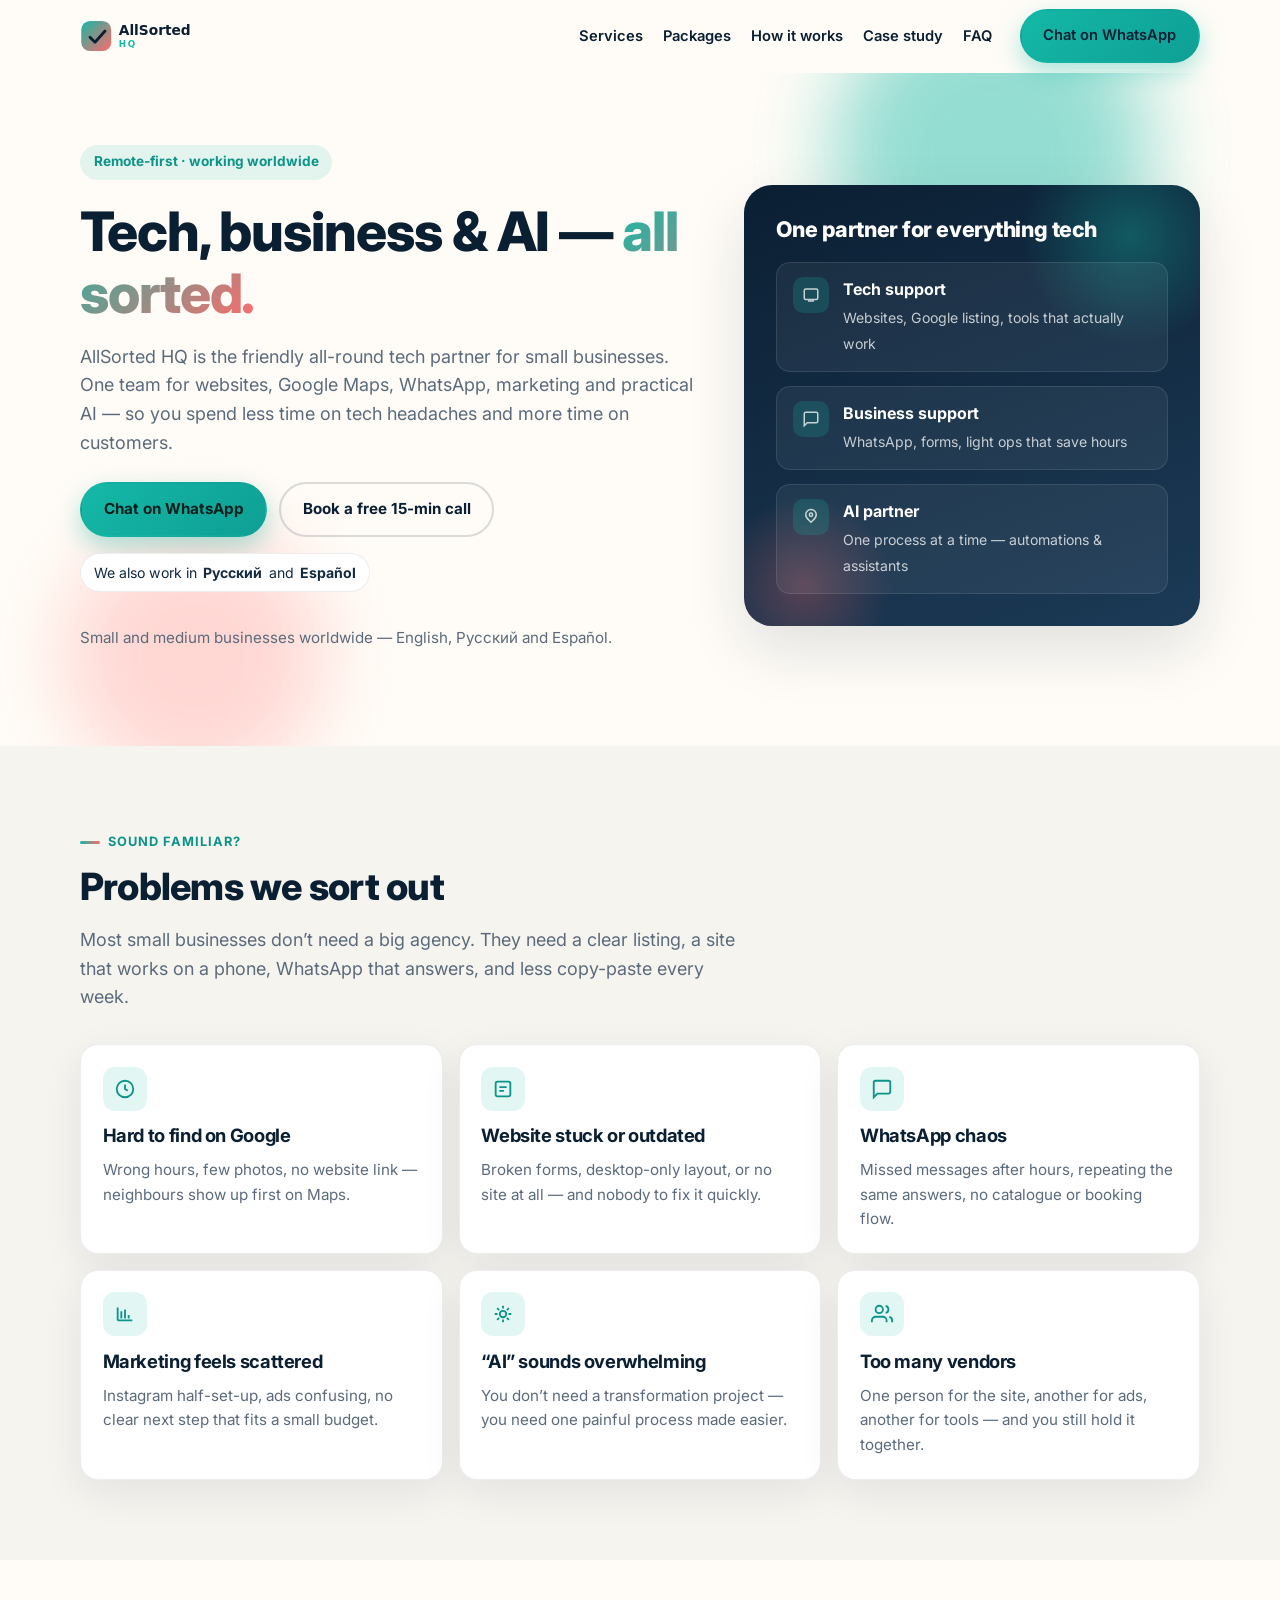
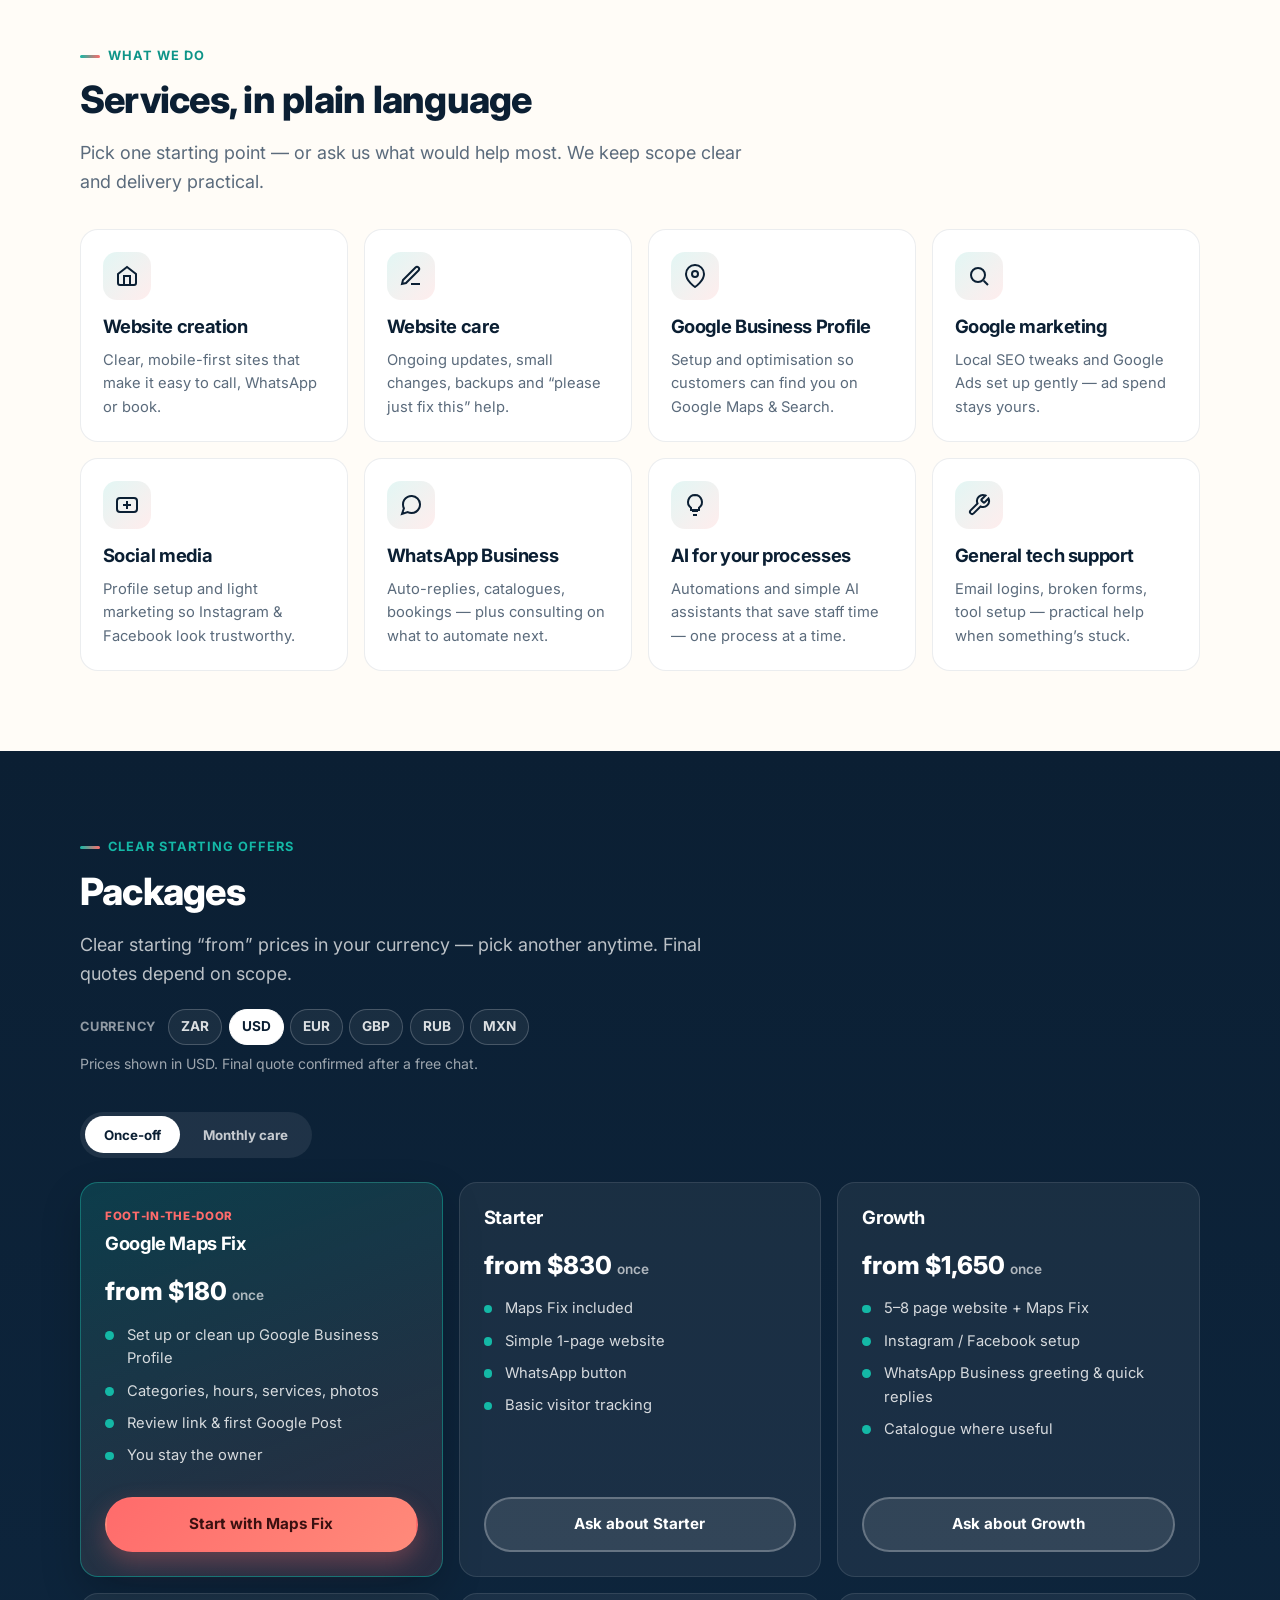
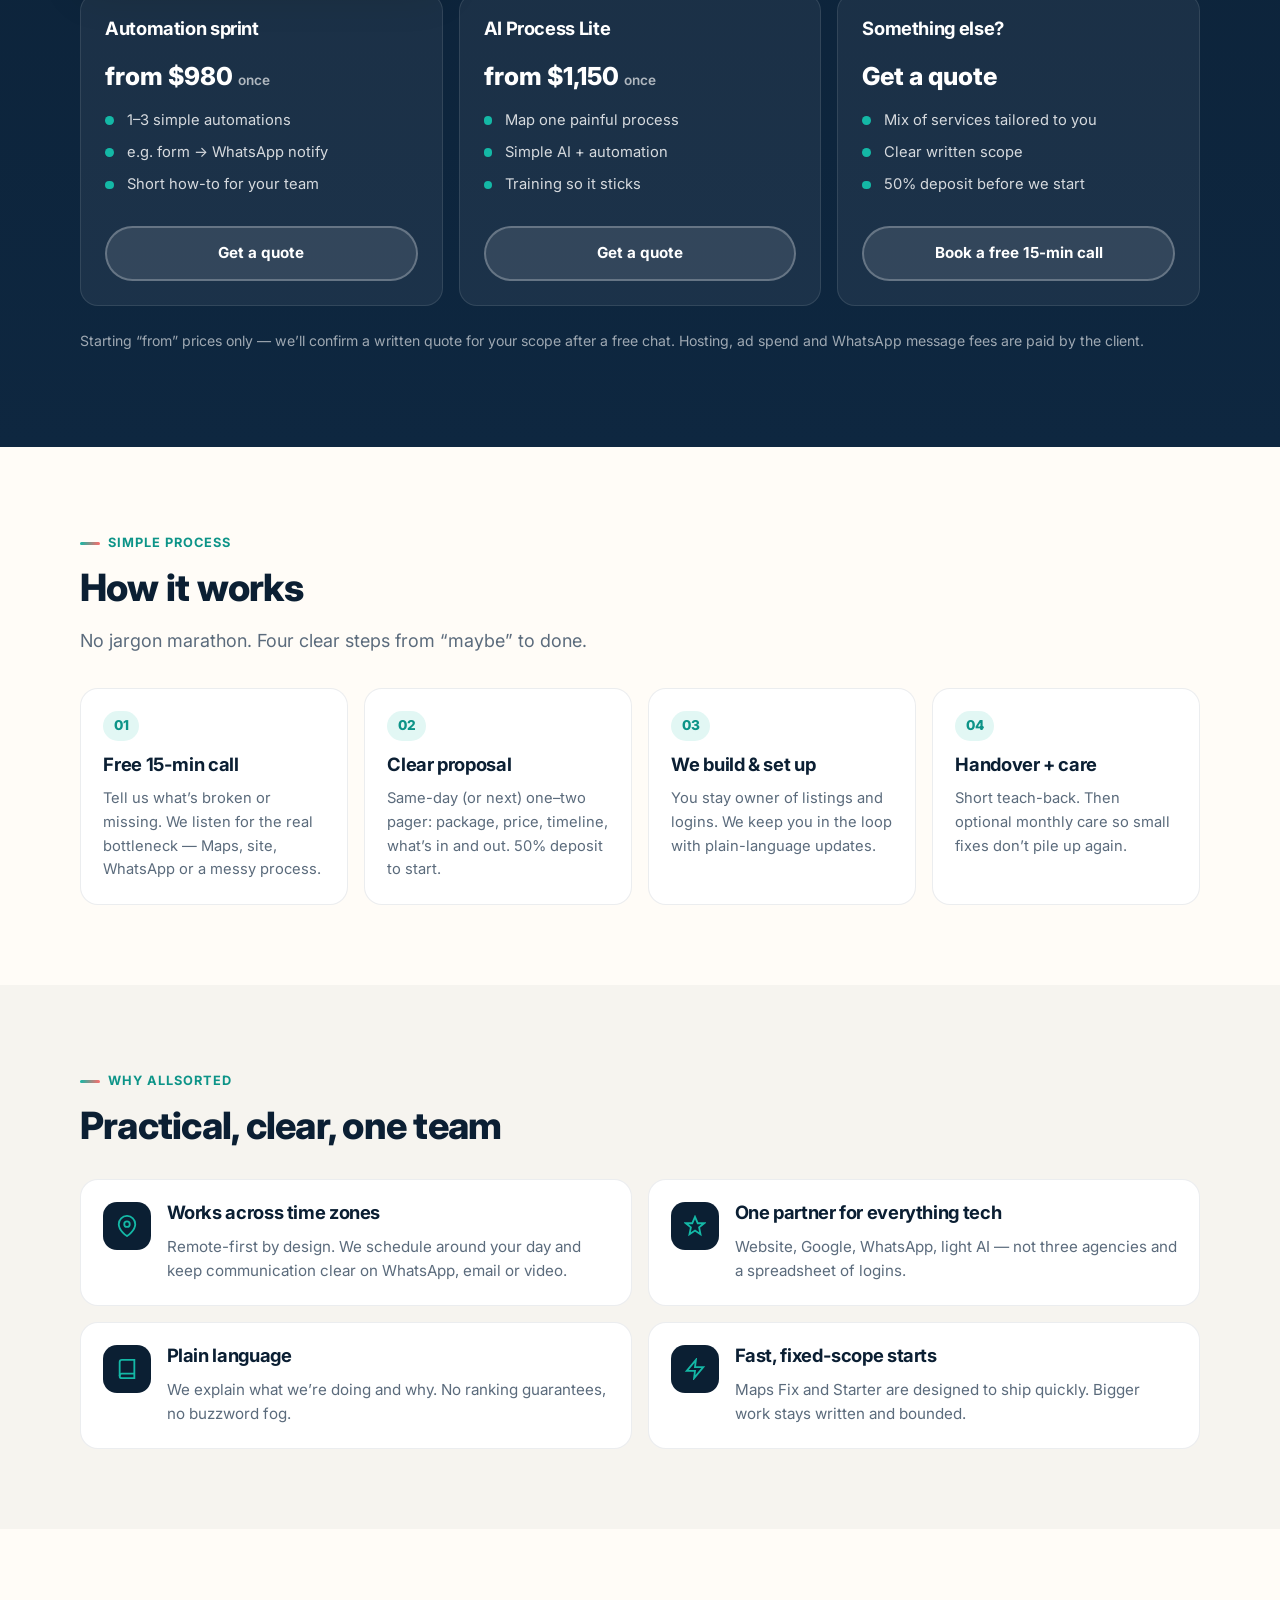
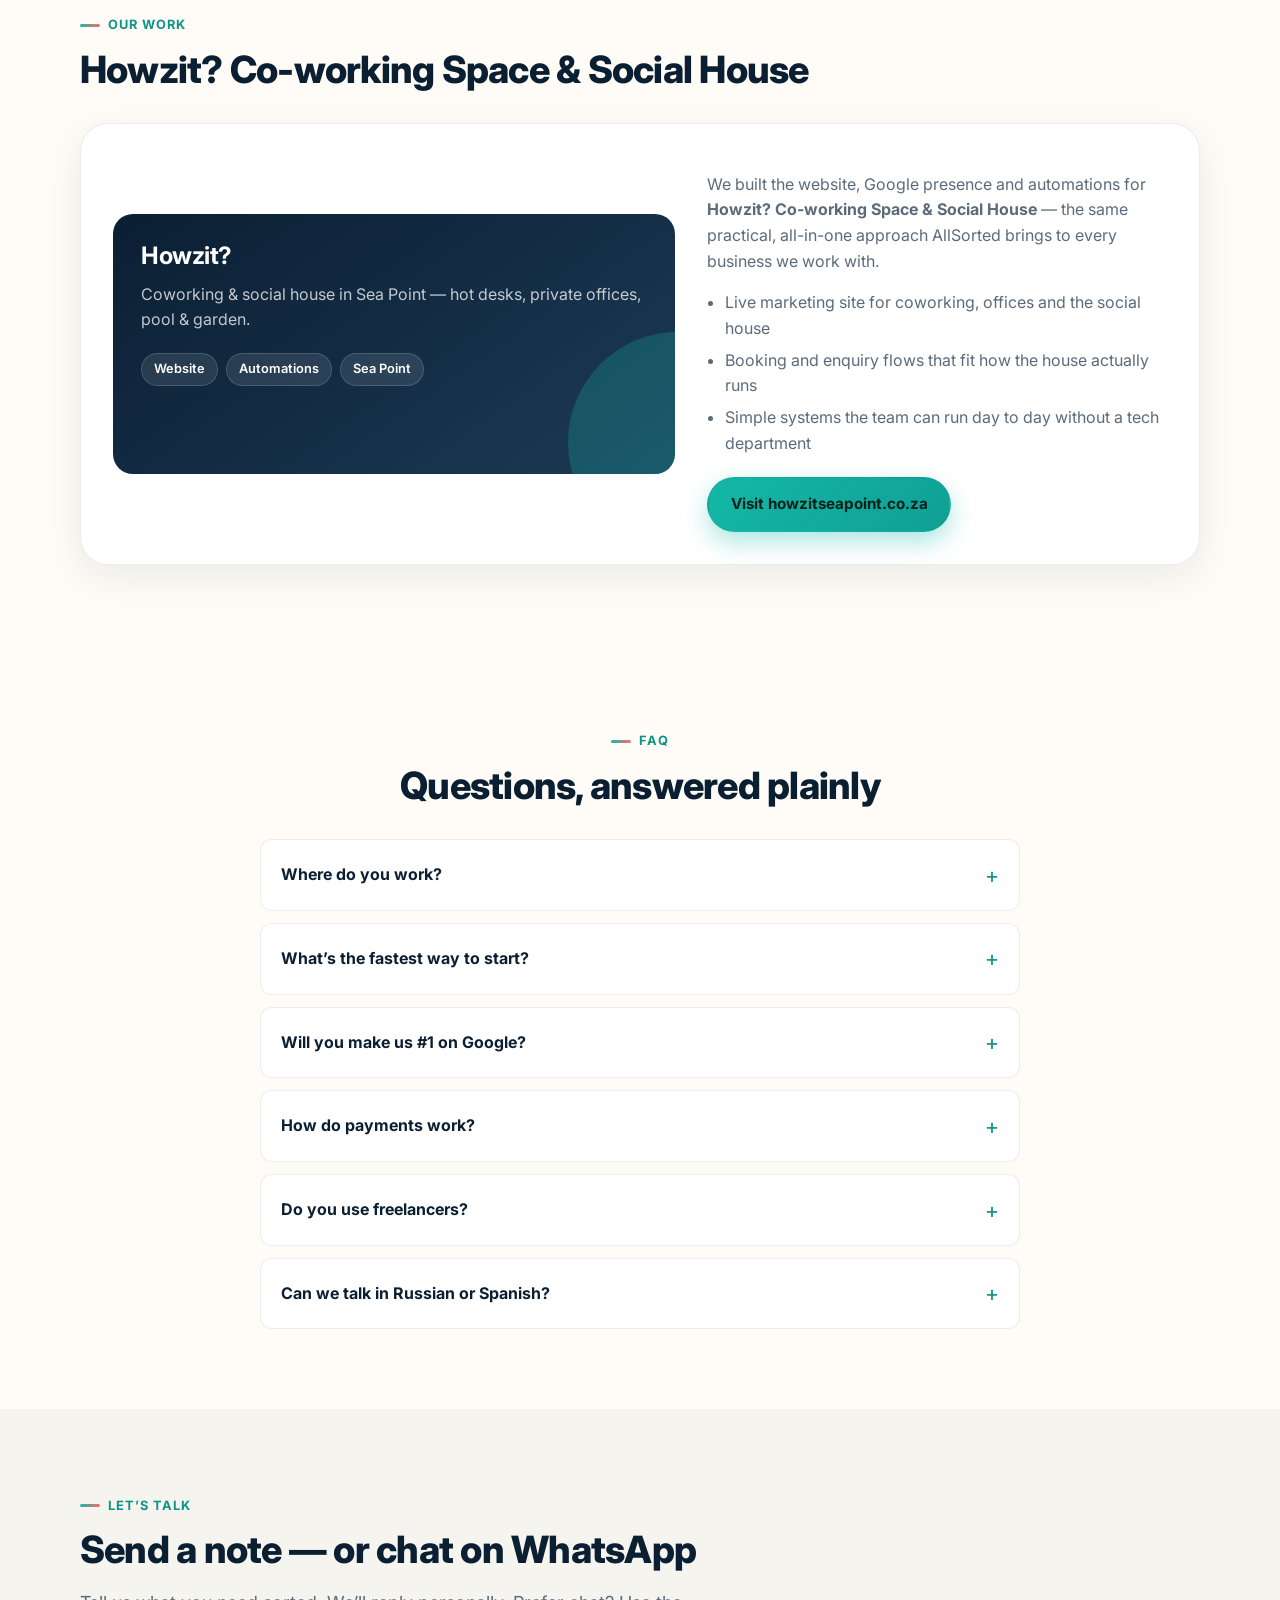
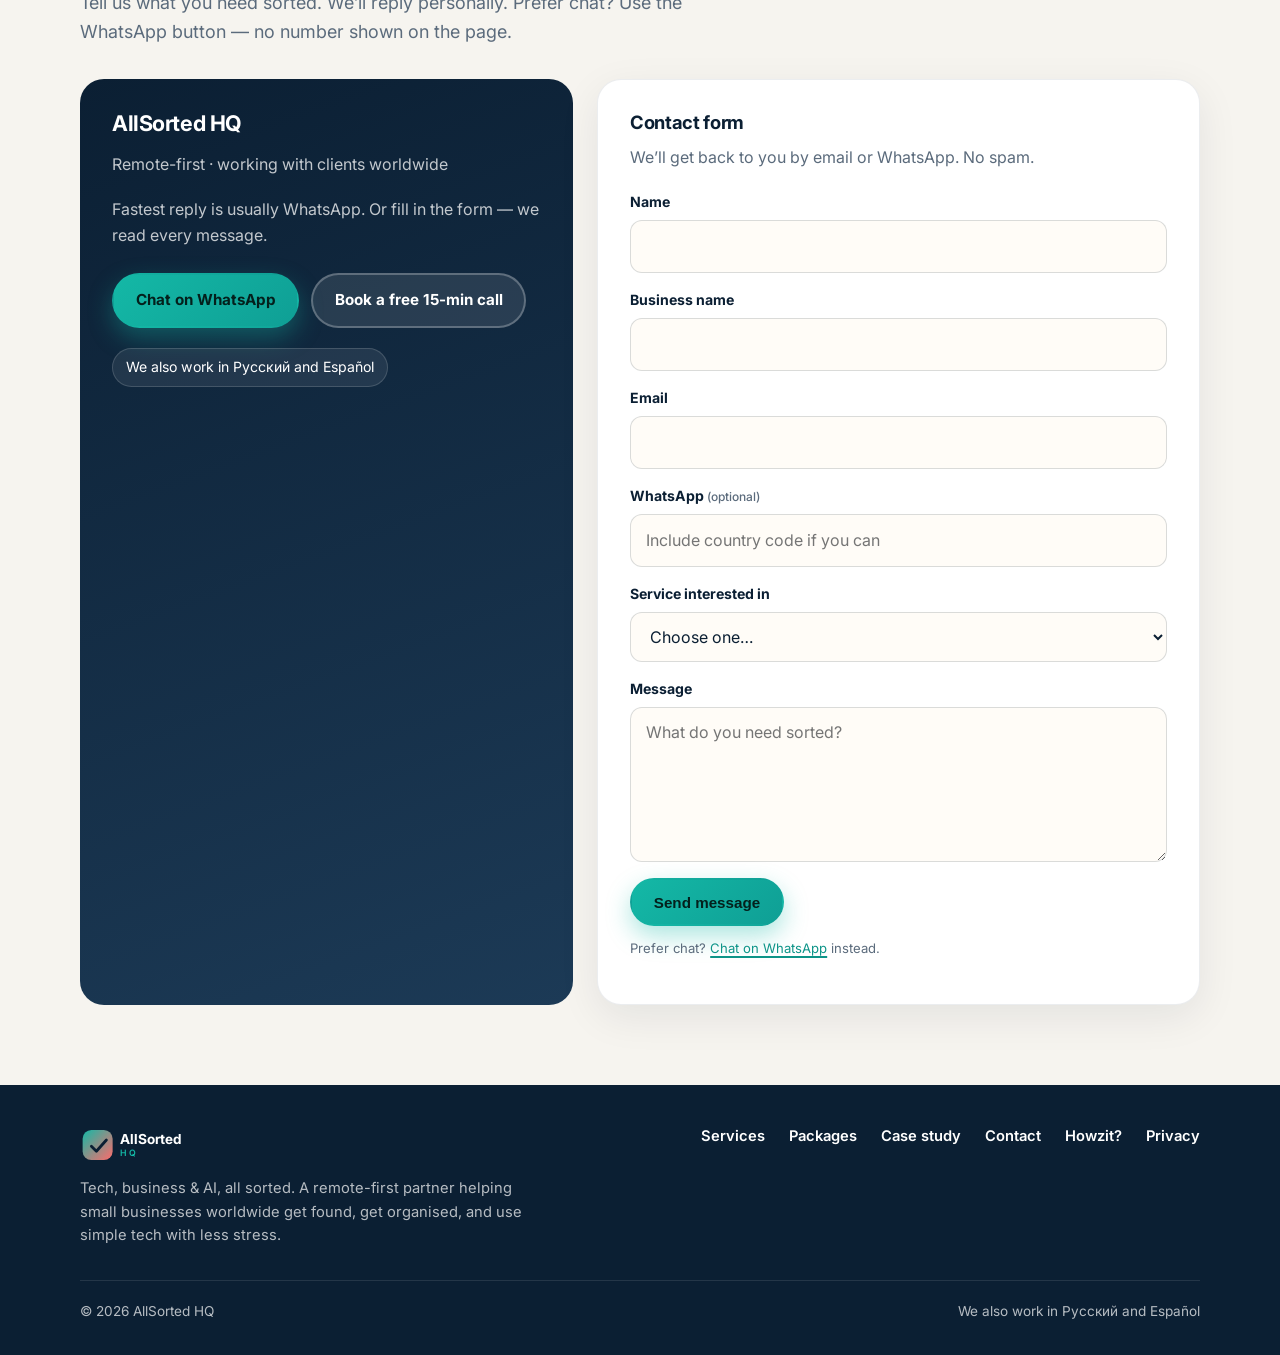
==== commit 21e389ca: "Present as established business" ====
--- a/index.html
+++ b/index.html
@@ -218,8 +218,7 @@
       <div class="container">
         <p class="eyebrow">Clear starting offers</p>
         <h2 id="packages-title" class="reveal">Packages</h2>
-        <p class="launch-badge reveal" role="note">Launch prices for our first clients</p>
-        <p class="lead reveal">Introductory prices while we grow our portfolio. Starting “from” amounts in your currency — pick another anytime. Final quotes depend on scope.</p>
+        <p class="lead reveal">Clear starting “from” prices in your currency — pick another anytime. Final quotes depend on scope.</p>
 
         <div class="currency-switcher" role="group" aria-label="Display currency">
           <span class="currency-label">Currency</span>
@@ -442,7 +441,7 @@
     <!-- CASE STUDY -->
     <section class="section case" id="case" aria-labelledby="case-title">
       <div class="container">
-        <p class="eyebrow">First case study</p>
+        <p class="eyebrow">Our work</p>
         <h2 id="case-title" class="reveal">Howzit? Co-working Space &amp; Social House</h2>
         <div class="case-card reveal">
           <div class="case-visual">
@@ -456,15 +455,14 @@
           </div>
           <div class="case-body">
             <p>
-              Founder Yuli is co-owner of <strong>Howzit? Co-working Space &amp; Social House</strong> in Sea Point.
-              She built the website and automations herself — the same practical approach AllSorted brings to other small businesses.
+              We built the website, Google presence and automations for <strong>Howzit? Co-working Space &amp; Social House</strong> —
+              the same practical, all-in-one approach AllSorted brings to every business we work with.
             </p>
             <ul>
               <li>Live marketing site for coworking, offices and the social house</li>
               <li>Booking and enquiry flows that fit how the house actually runs</li>
-              <li>Proof that “build it yourself, keep it clear” works for a real Cape Town business</li>
+              <li>Simple systems the team can run day to day without a tech department</li>
             </ul>
-            <p class="muted" style="font-size:0.92rem;margin-bottom:1rem">No invented metrics — this is Pilot #1. More case studies will follow as clients launch.</p>
             <a class="btn btn-primary" href="https://howzitseapoint.co.za/" target="_blank" rel="noopener noreferrer">Visit howzitseapoint.co.za</a>
           </div>
         </div>
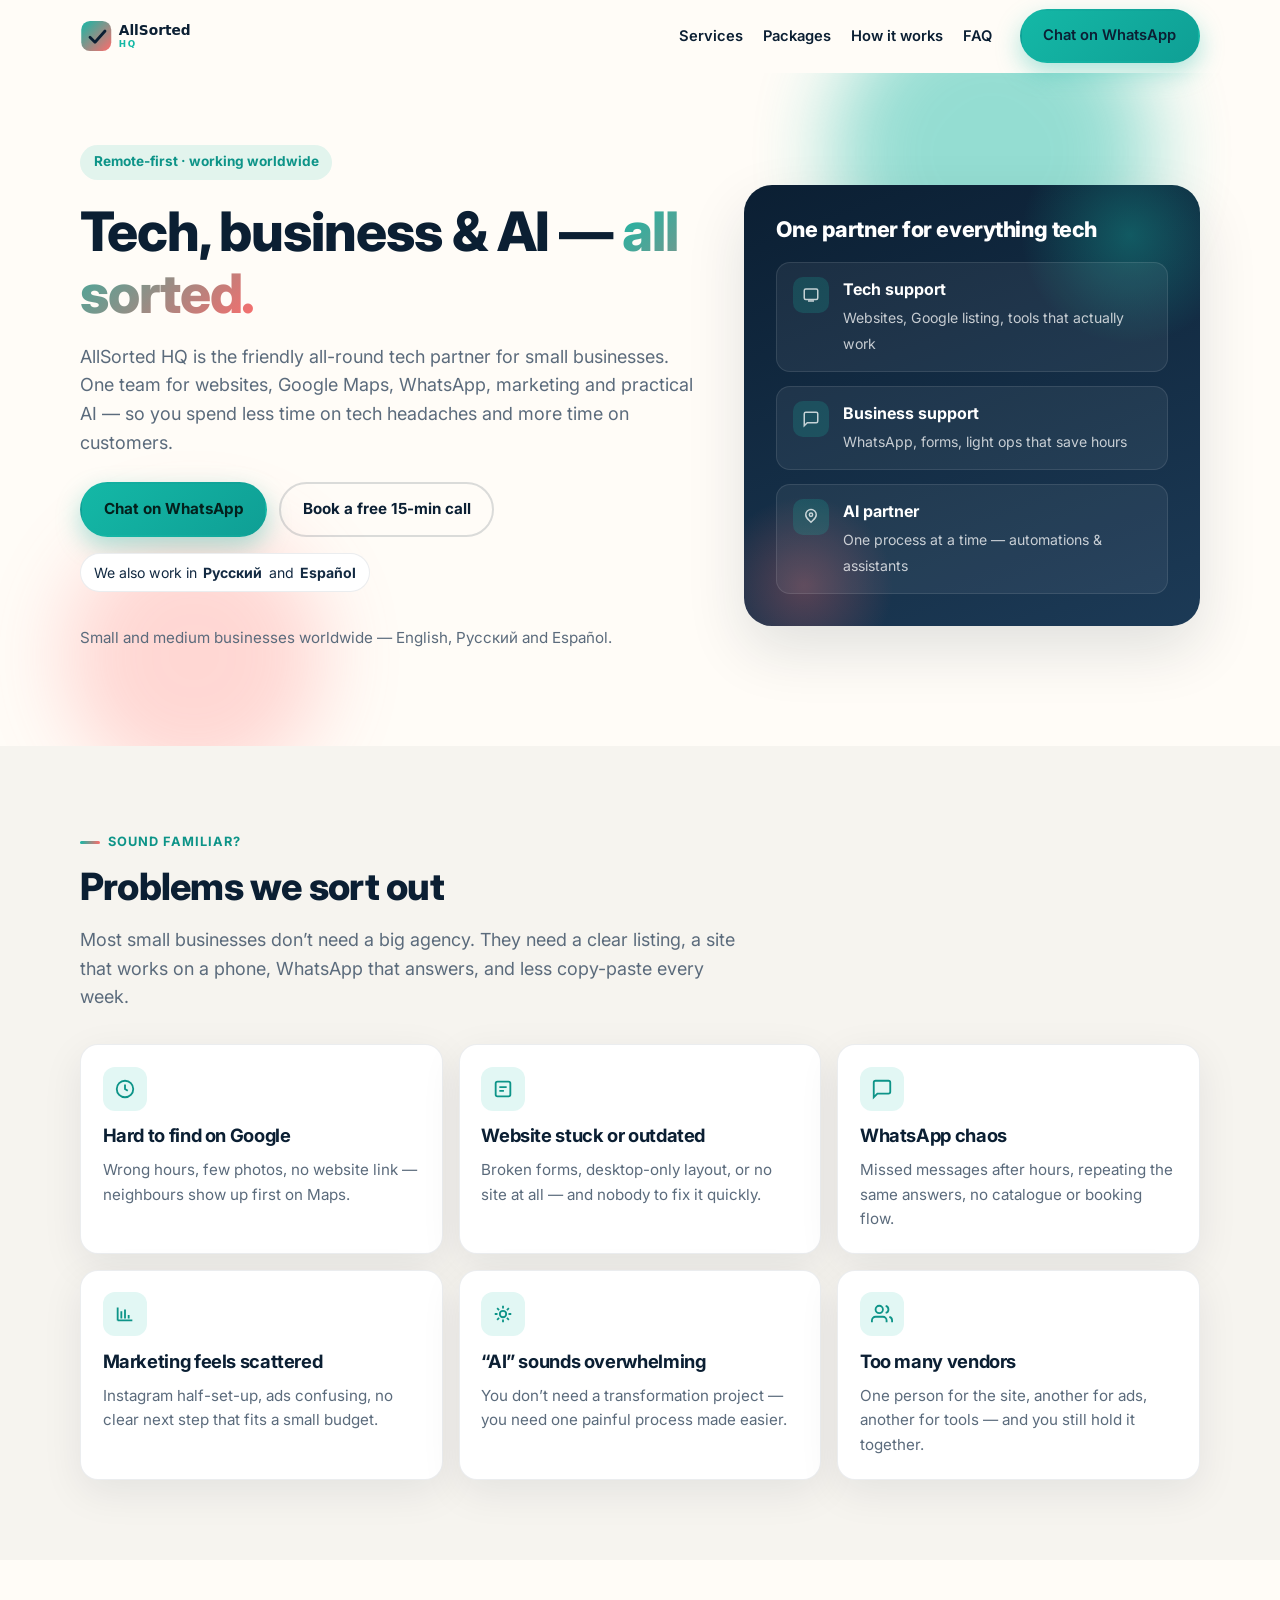
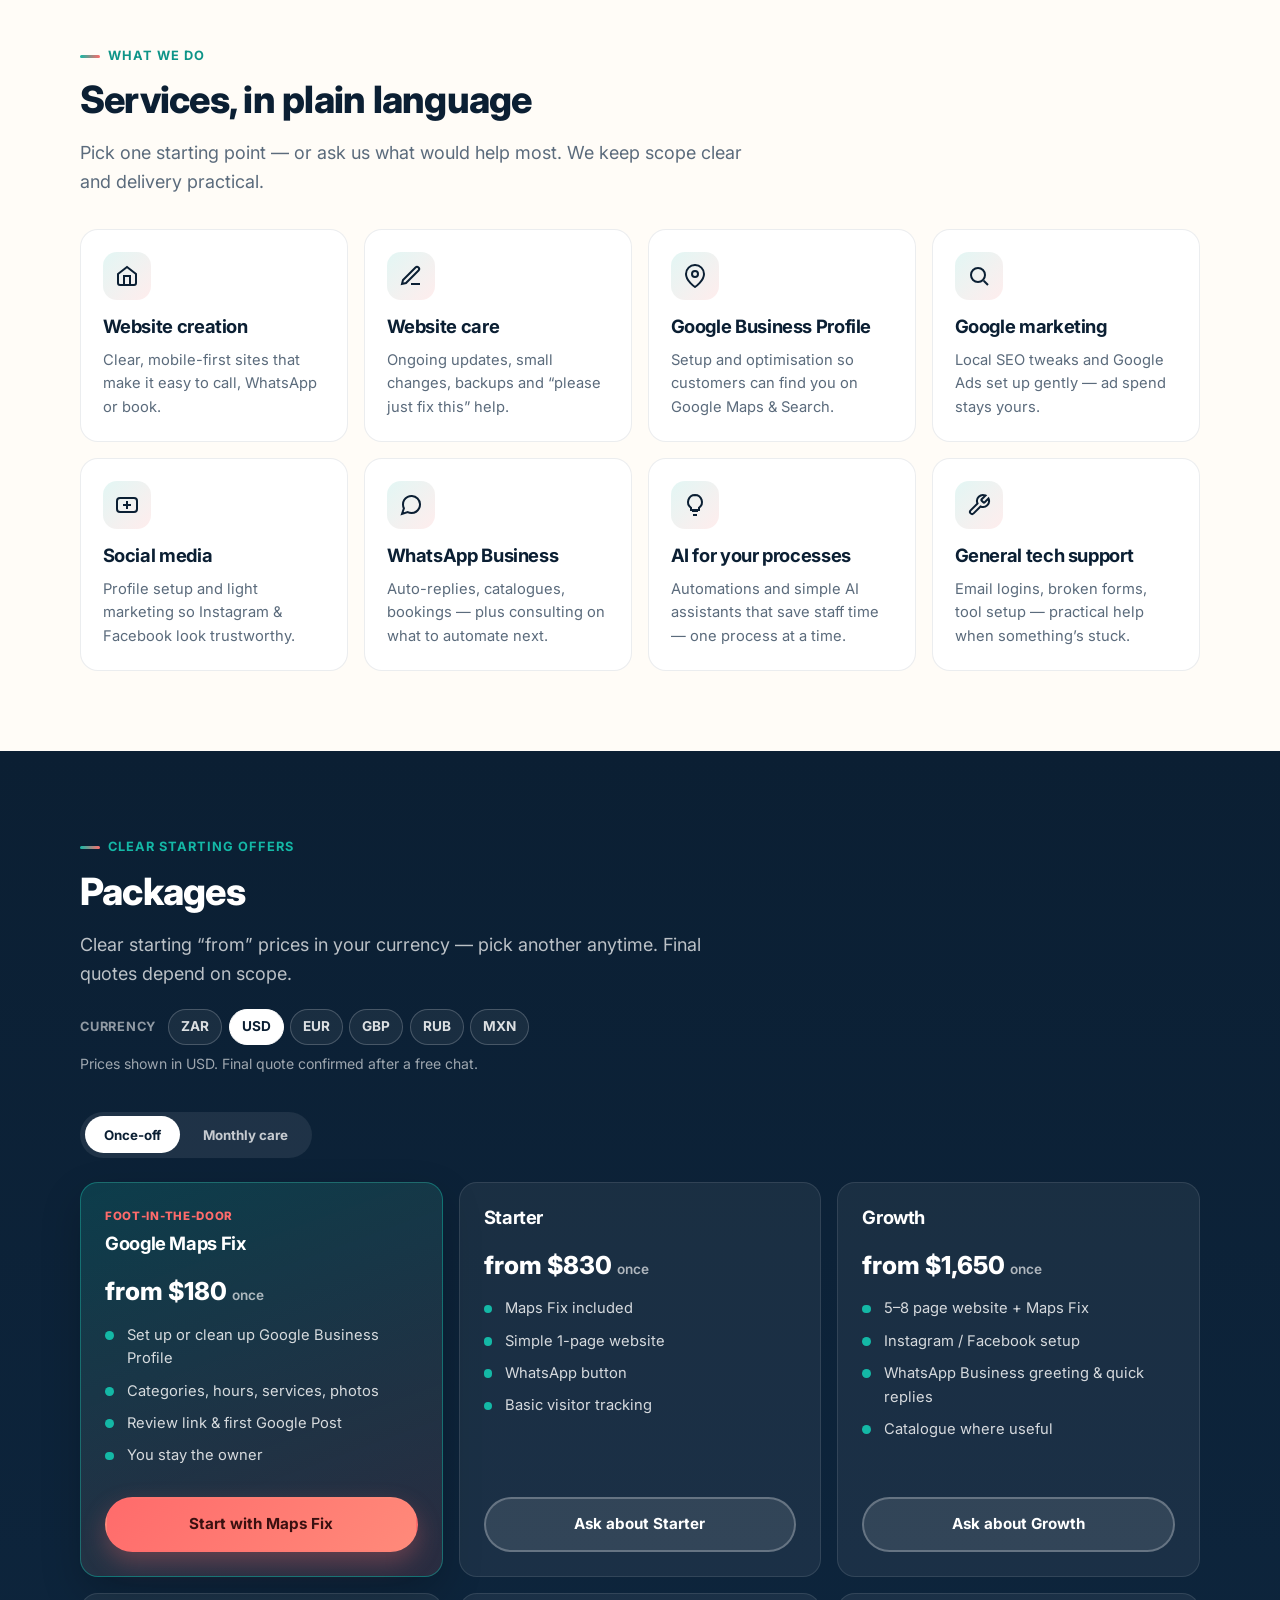
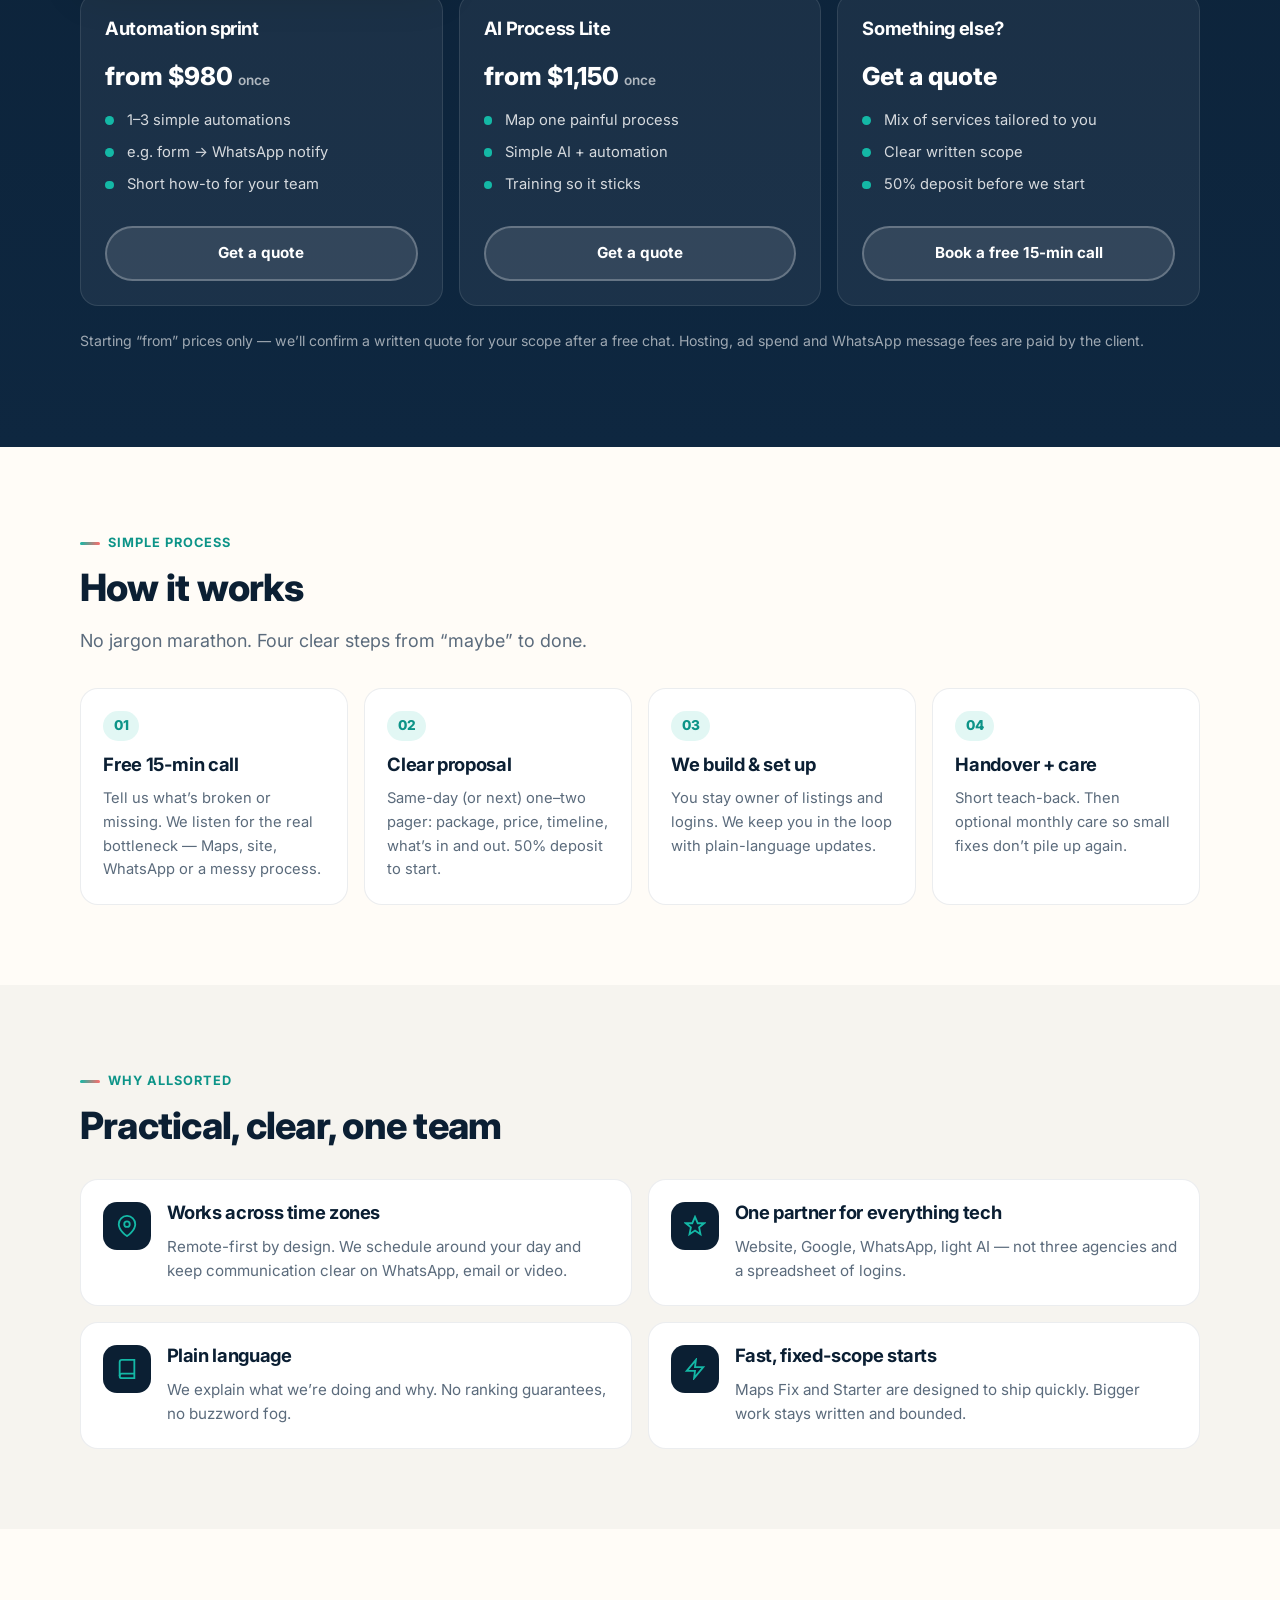
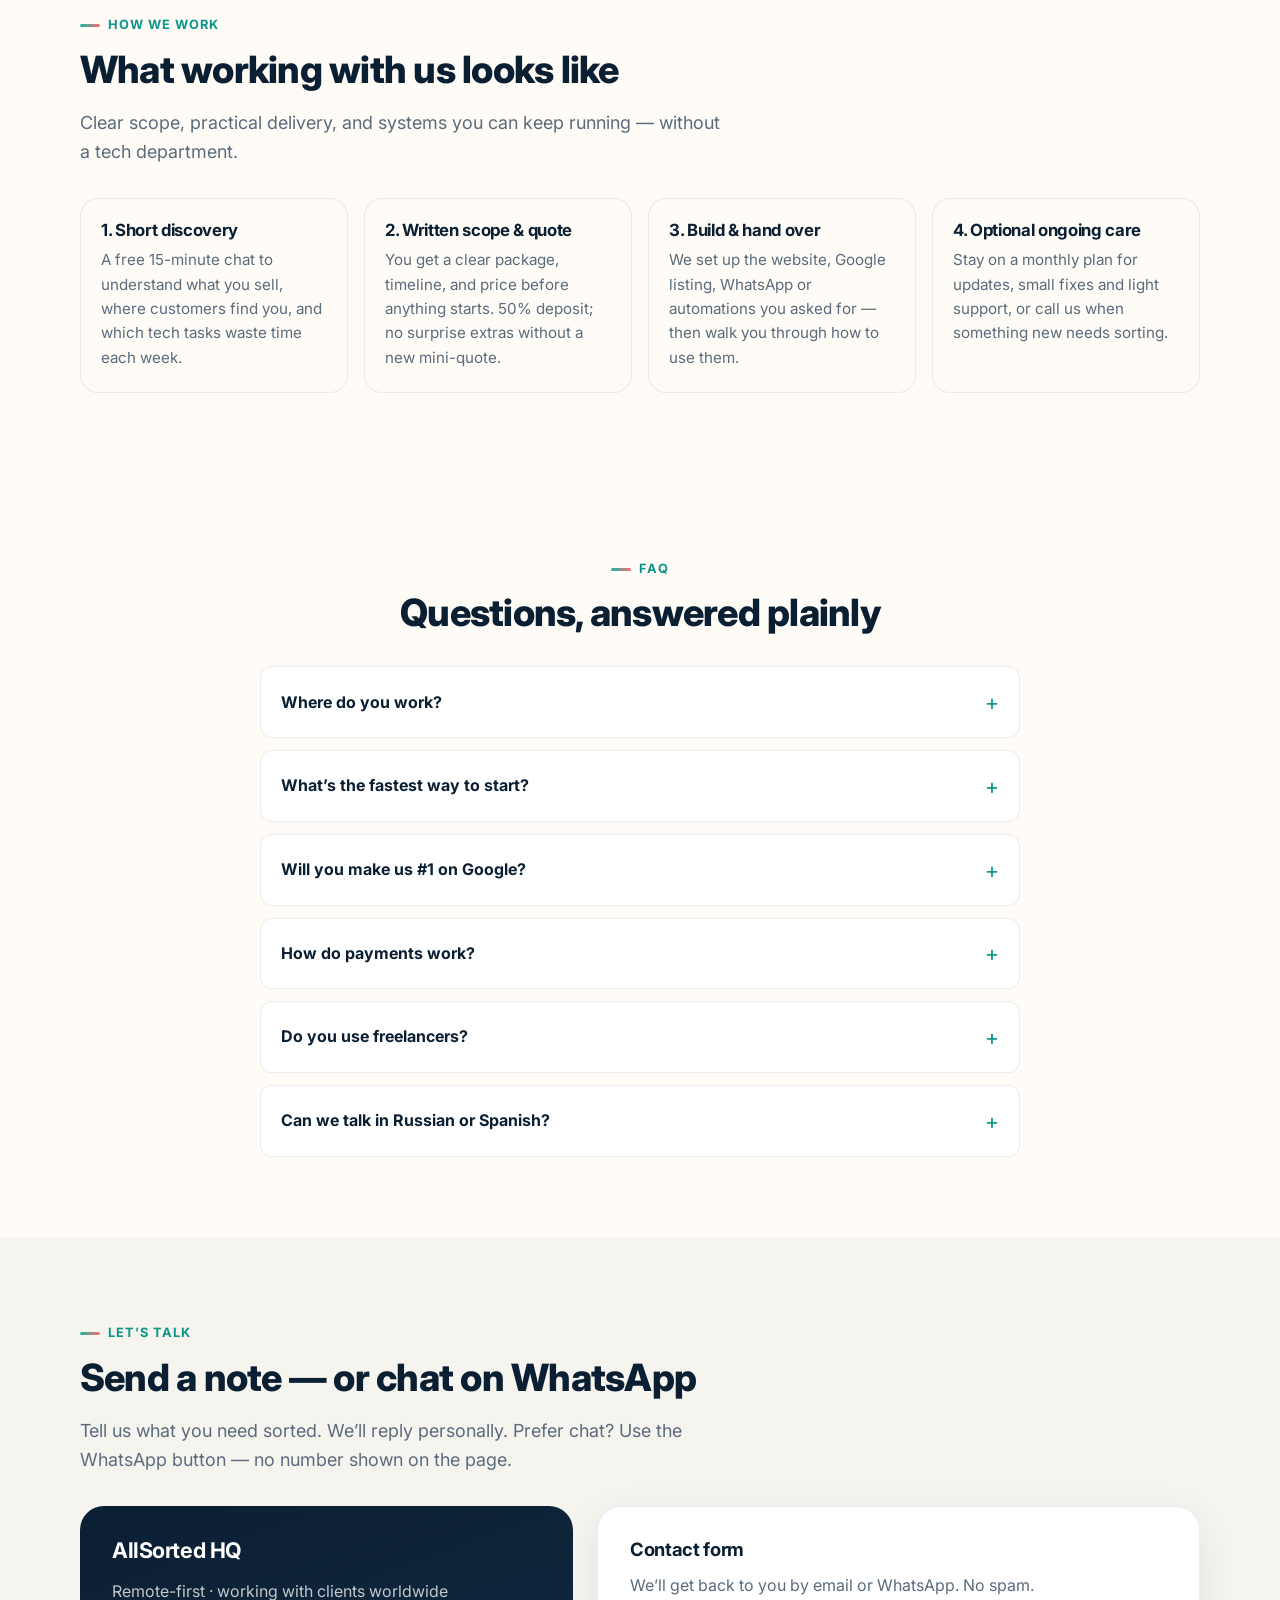
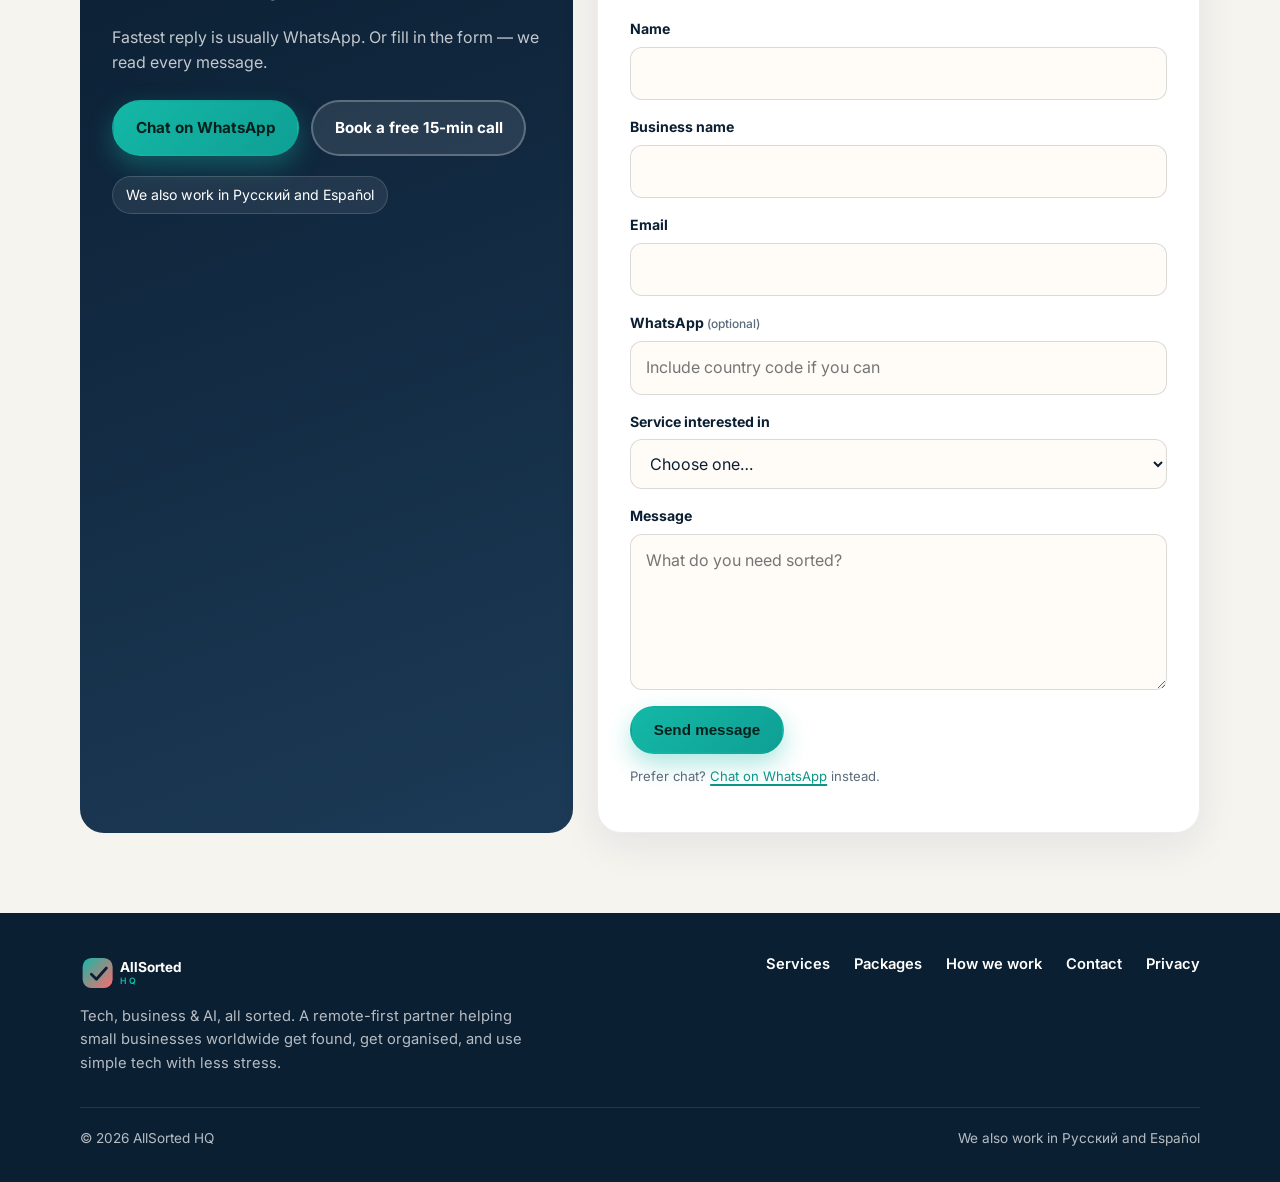
==== commit 6fdb0b71: "Remove Howzit case study; drop all Howzit/local venue ties Replace case study with a generic working" ====
--- a/index.html
+++ b/index.html
@@ -64,7 +64,6 @@
           <li><a href="#services">Services</a></li>
           <li><a href="#packages">Packages</a></li>
           <li><a href="#how">How it works</a></li>
-          <li><a href="#case">Case study</a></li>
           <li><a href="#faq">FAQ</a></li>
           <li class="nav-cta"><a class="btn btn-primary" data-cta="whatsapp" href="#contact">Chat on WhatsApp</a></li>
         </ul>
@@ -438,33 +437,29 @@
       </div>
     </section>
 
-    <!-- CASE STUDY -->
-    <section class="section case" id="case" aria-labelledby="case-title">
+    <!-- WORKING WITH US -->
+    <section class="section case" id="working" aria-labelledby="working-title">
       <div class="container">
-        <p class="eyebrow">Our work</p>
-        <h2 id="case-title" class="reveal">Howzit? Co-working Space &amp; Social House</h2>
-        <div class="case-card reveal">
-          <div class="case-visual">
-            <h3>Howzit?</h3>
-            <p>Coworking &amp; social house in Sea Point — hot desks, private offices, pool &amp; garden.</p>
-            <div class="case-chips">
-              <span class="chip">Website</span>
-              <span class="chip">Automations</span>
-              <span class="chip">Sea Point</span>
-            </div>
-          </div>
-          <div class="case-body">
-            <p>
-              We built the website, Google presence and automations for <strong>Howzit? Co-working Space &amp; Social House</strong> —
-              the same practical, all-in-one approach AllSorted brings to every business we work with.
-            </p>
-            <ul>
-              <li>Live marketing site for coworking, offices and the social house</li>
-              <li>Booking and enquiry flows that fit how the house actually runs</li>
-              <li>Simple systems the team can run day to day without a tech department</li>
-            </ul>
-            <a class="btn btn-primary" href="https://howzitseapoint.co.za/" target="_blank" rel="noopener noreferrer">Visit howzitseapoint.co.za</a>
-          </div>
+        <p class="eyebrow">How we work</p>
+        <h2 id="working-title" class="reveal">What working with us looks like</h2>
+        <p class="lead reveal" style="max-width:40rem">Clear scope, practical delivery, and systems you can keep running — without a tech department.</p>
+        <div class="working-grid reveal">
+          <article class="working-card">
+            <h3>1. Short discovery</h3>
+            <p>A free 15-minute chat to understand what you sell, where customers find you, and which tech tasks waste time each week.</p>
+          </article>
+          <article class="working-card">
+            <h3>2. Written scope &amp; quote</h3>
+            <p>You get a clear package, timeline, and price before anything starts. 50% deposit; no surprise extras without a new mini-quote.</p>
+          </article>
+          <article class="working-card">
+            <h3>3. Build &amp; hand over</h3>
+            <p>We set up the website, Google listing, WhatsApp or automations you asked for — then walk you through how to use them.</p>
+          </article>
+          <article class="working-card">
+            <h3>4. Optional ongoing care</h3>
+            <p>Stay on a monthly plan for updates, small fixes and light support, or call us when something new needs sorting.</p>
+          </article>
         </div>
       </div>
     </section>
@@ -493,7 +488,7 @@
           </div>
           <div class="faq-item reveal">
             <button class="faq-q" type="button" aria-expanded="false">Do you use freelancers?</button>
-            <div class="faq-a">Work is delivered in-house by Yuli / AllSorted — the same way Howzit’s site and automations were built. That keeps communication short and quality consistent while the business grows.</div>
+            <div class="faq-a">Work is delivered in-house by Yuli / AllSorted. That keeps communication short and quality consistent.</div>
           </div>
           <div class="faq-item reveal">
             <button class="faq-q" type="button" aria-expanded="false">Can we talk in Russian or Spanish?</button>
@@ -598,9 +593,8 @@
         <nav class="footer-links" aria-label="Footer">
           <a href="#services">Services</a>
           <a href="#packages">Packages</a>
-          <a href="#case">Case study</a>
+          <a href="#working">How we work</a>
           <a href="#contact">Contact</a>
-          <a href="https://howzitseapoint.co.za/" target="_blank" rel="noopener noreferrer">Howzit?</a>
           <a href="privacy.html">Privacy</a>
         </nav>
       </div>
--- a/css/styles.css
+++ b/css/styles.css
@@ -498,28 +498,6 @@
 .packages .lead {
   color: rgba(255, 255, 255, 0.72);
 }
-.launch-badge {
-  display: inline-flex;
-  align-items: center;
-  gap: 0.45rem;
-  margin: 0.85rem 0 0.65rem;
-  padding: 0.4rem 0.9rem;
-  border-radius: 999px;
-  background: rgba(20, 184, 166, 0.16);
-  border: 1px solid rgba(20, 184, 166, 0.45);
-  color: #5eead4;
-  font-size: 0.86rem;
-  font-weight: 700;
-  letter-spacing: 0.01em;
-}
-.launch-badge::before {
-  content: "";
-  width: 0.45rem;
-  height: 0.45rem;
-  border-radius: 50%;
-  background: var(--teal);
-  box-shadow: 0 0 0 3px rgba(20, 184, 166, 0.25);
-}
 .pkg-tabs {
   display: inline-flex;
   background: rgba(255, 255, 255, 0.08);
@@ -1082,3 +1060,32 @@
   opacity: 0.65;
   cursor: wait;
 }
+
+
+.working-grid {
+  display: grid;
+  grid-template-columns: repeat(4, 1fr);
+  gap: 1rem;
+  margin-top: 2rem;
+}
+.working-card {
+  background: var(--cream);
+  border: 1px solid var(--line);
+  border-radius: var(--radius);
+  padding: 1.35rem 1.25rem;
+}
+.working-card h3 {
+  margin: 0 0 0.5rem;
+  font-size: 1.05rem;
+}
+.working-card p {
+  margin: 0;
+  color: var(--muted);
+  font-size: 0.95rem;
+}
+@media (max-width: 960px) {
+  .working-grid { grid-template-columns: repeat(2, 1fr); }
+}
+@media (max-width: 720px) {
+  .working-grid { grid-template-columns: 1fr; }
+}
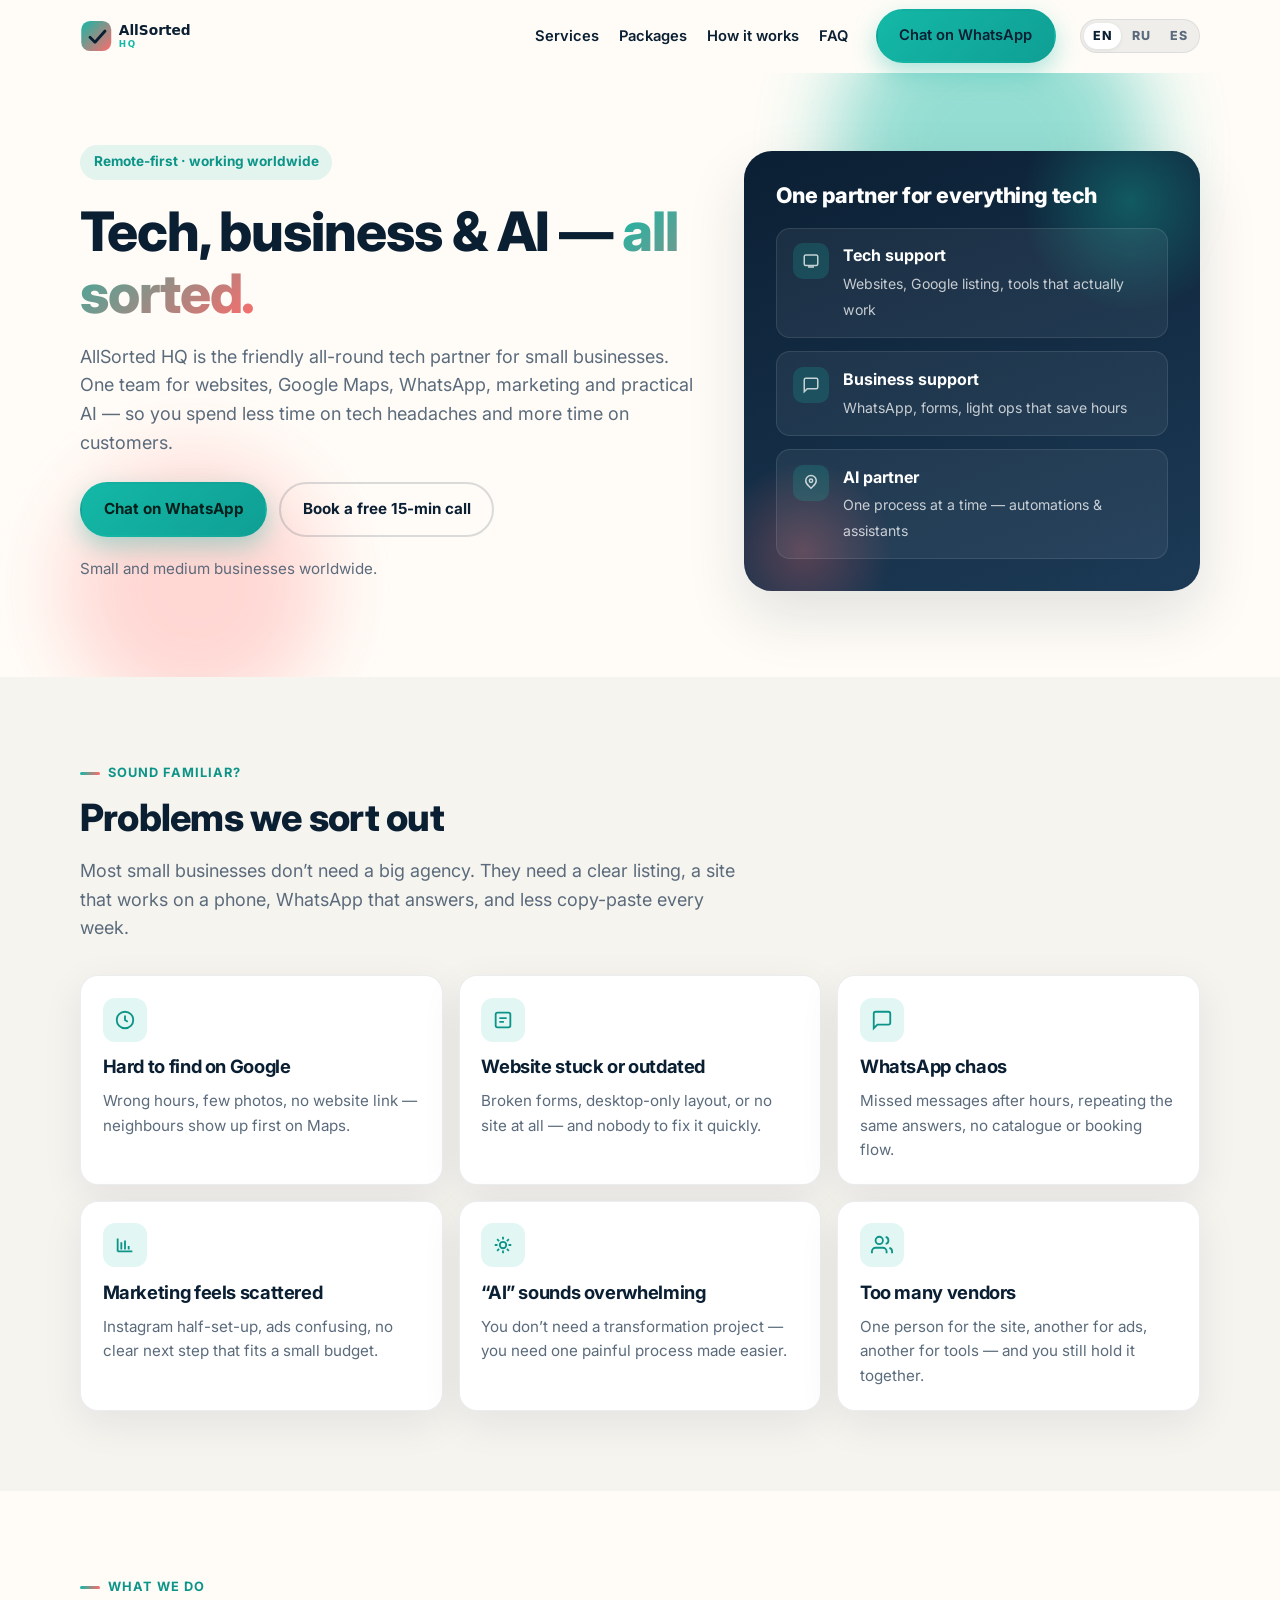
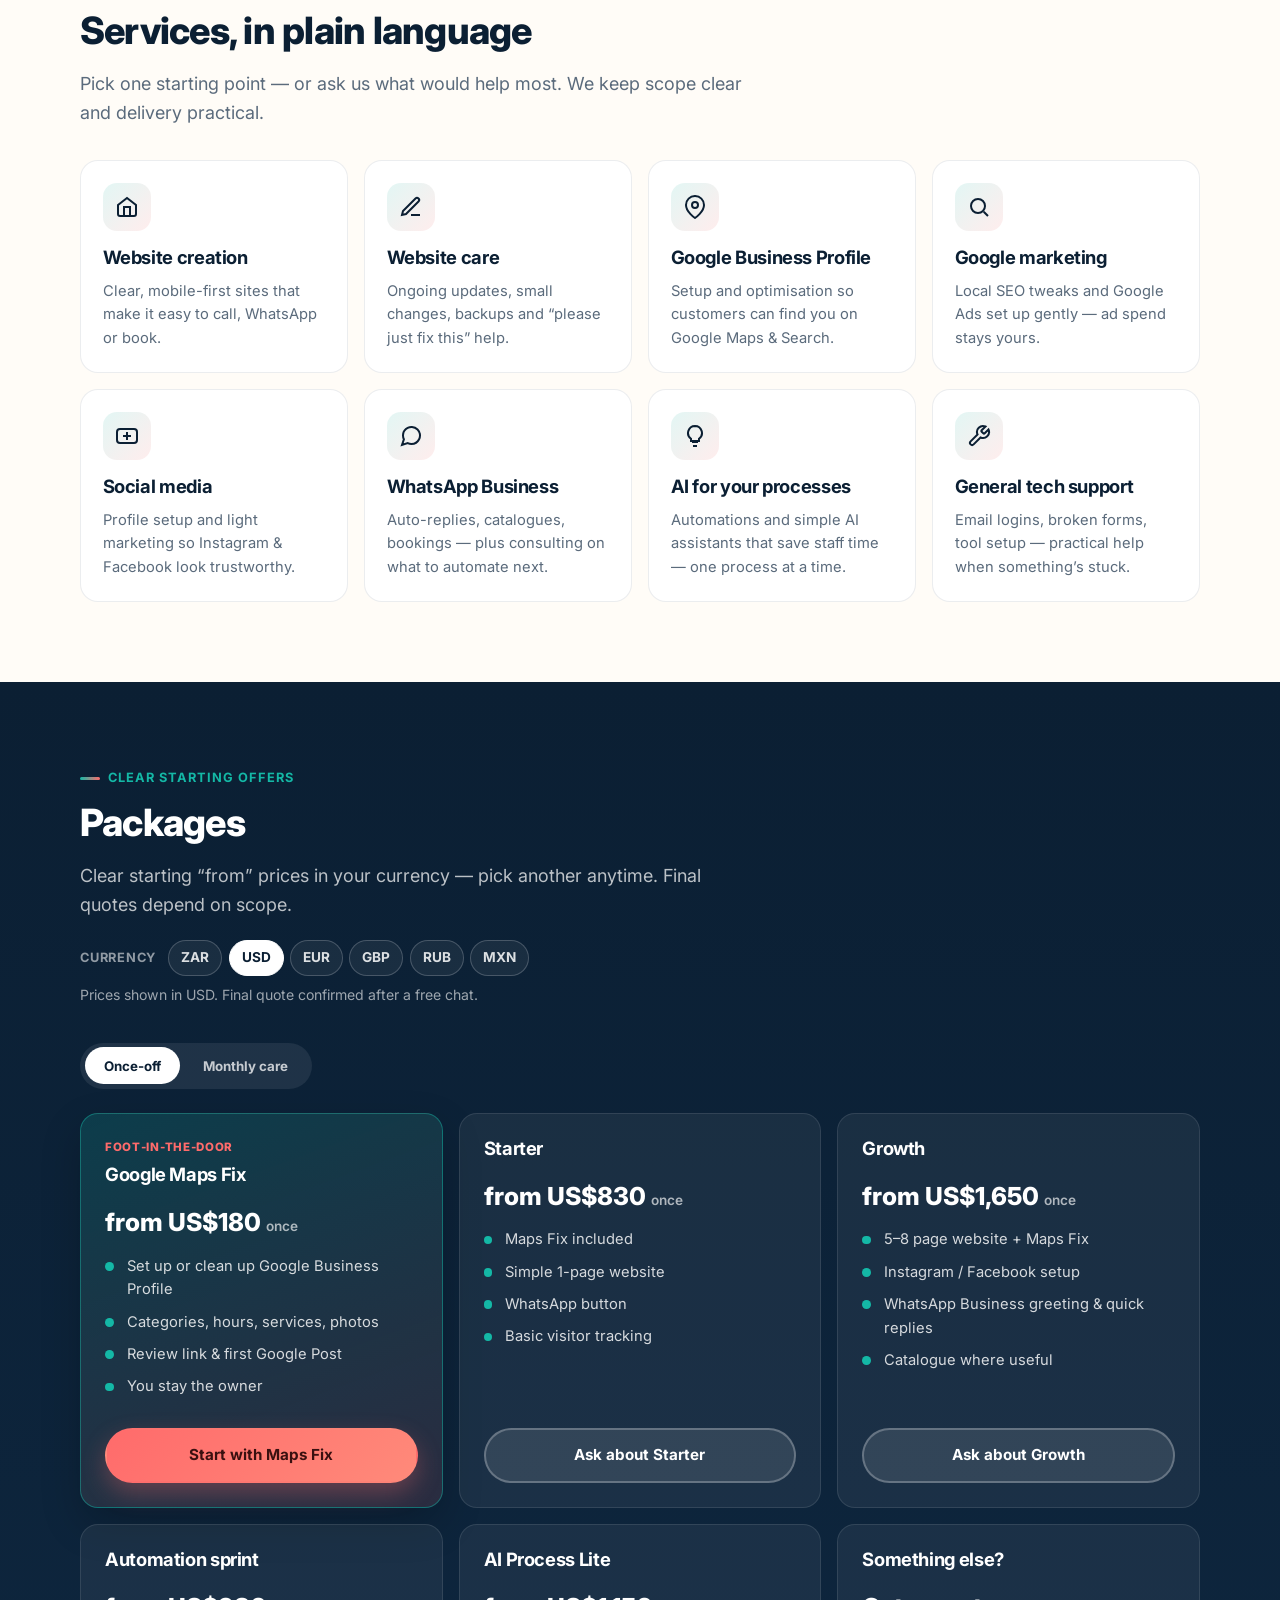
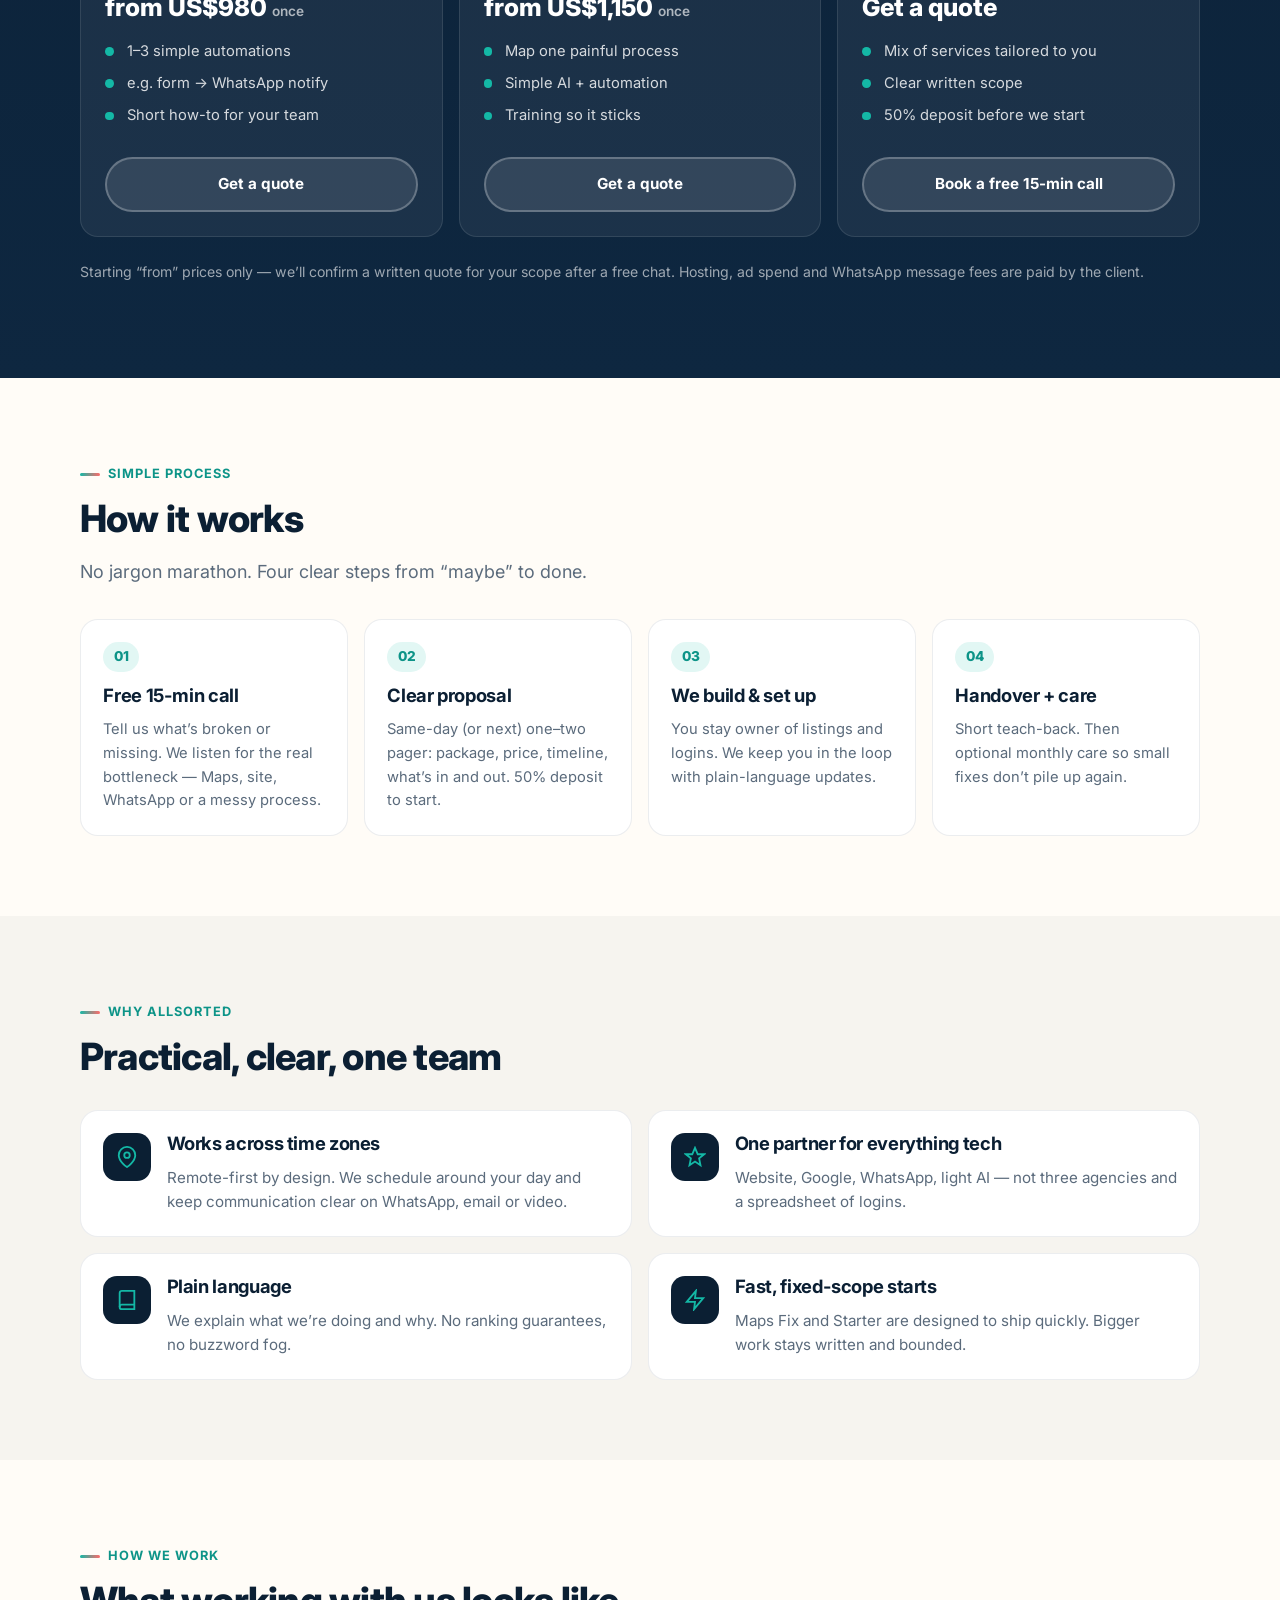
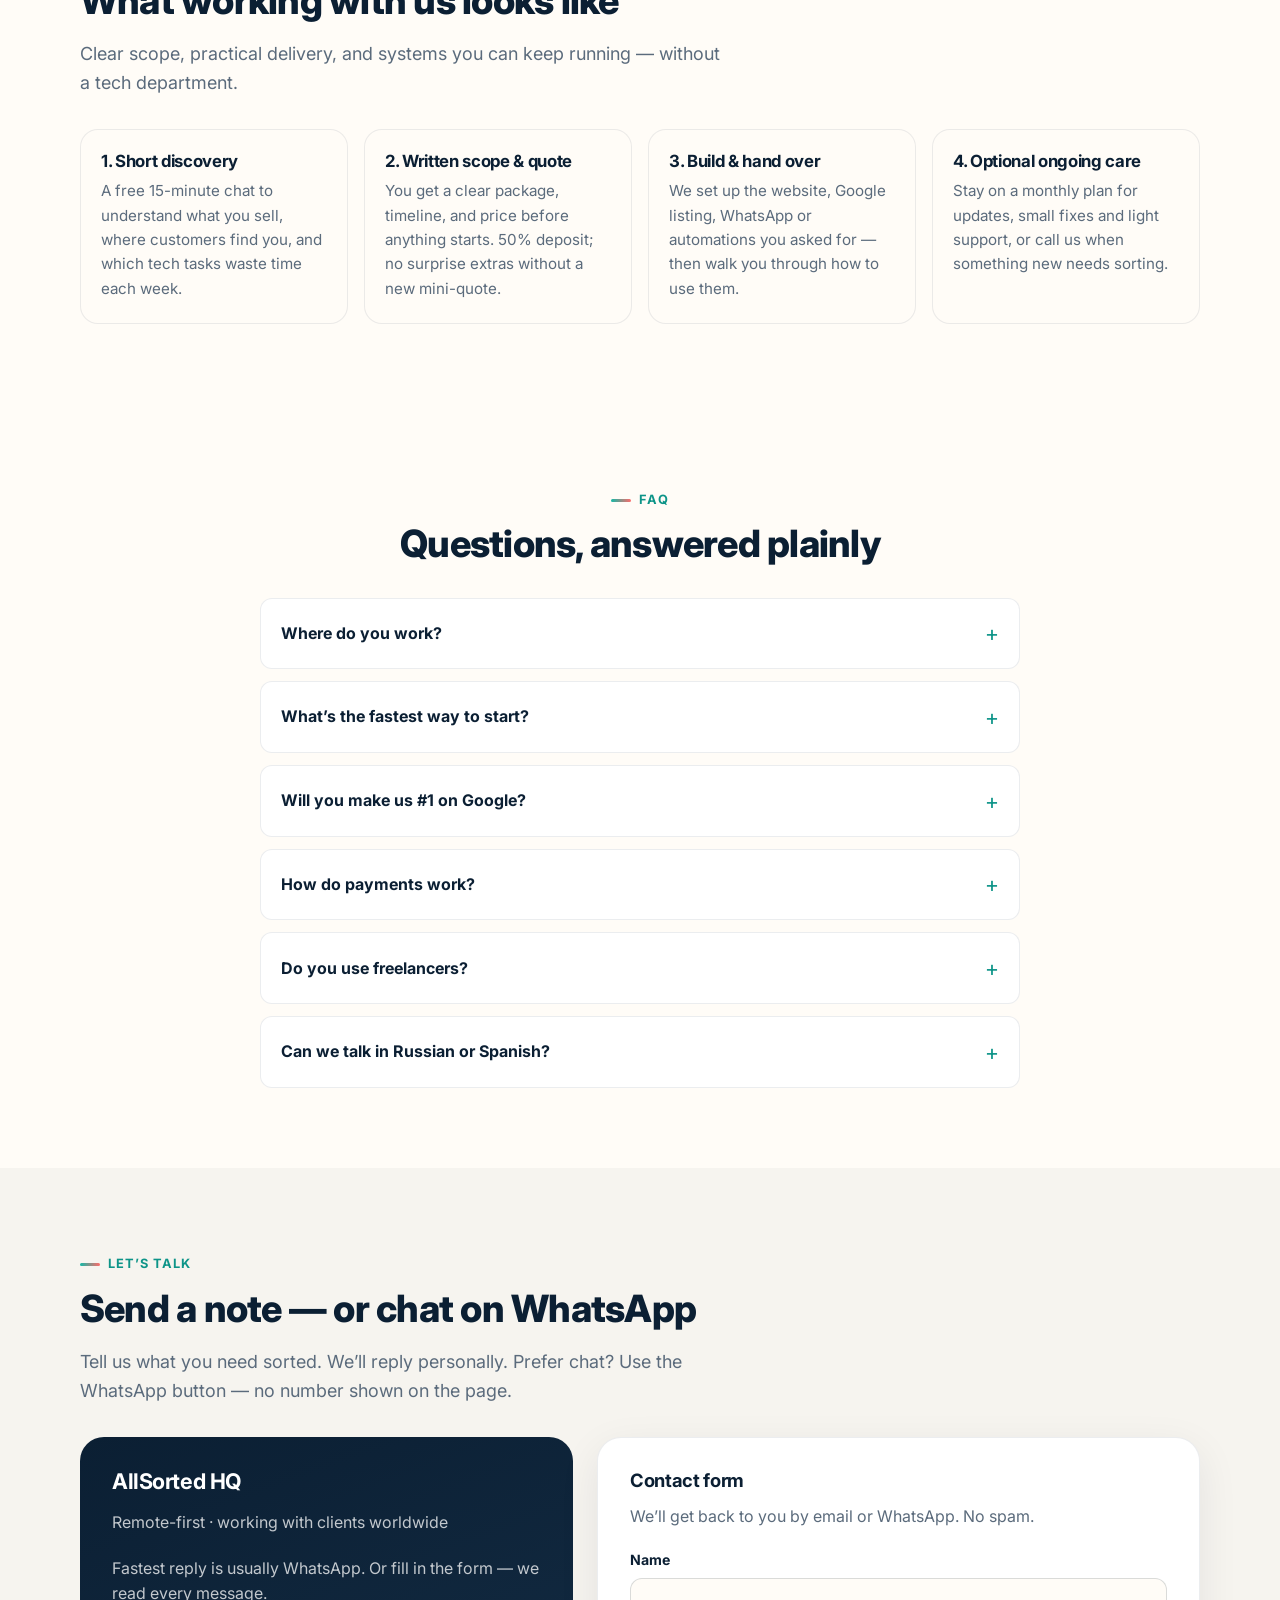
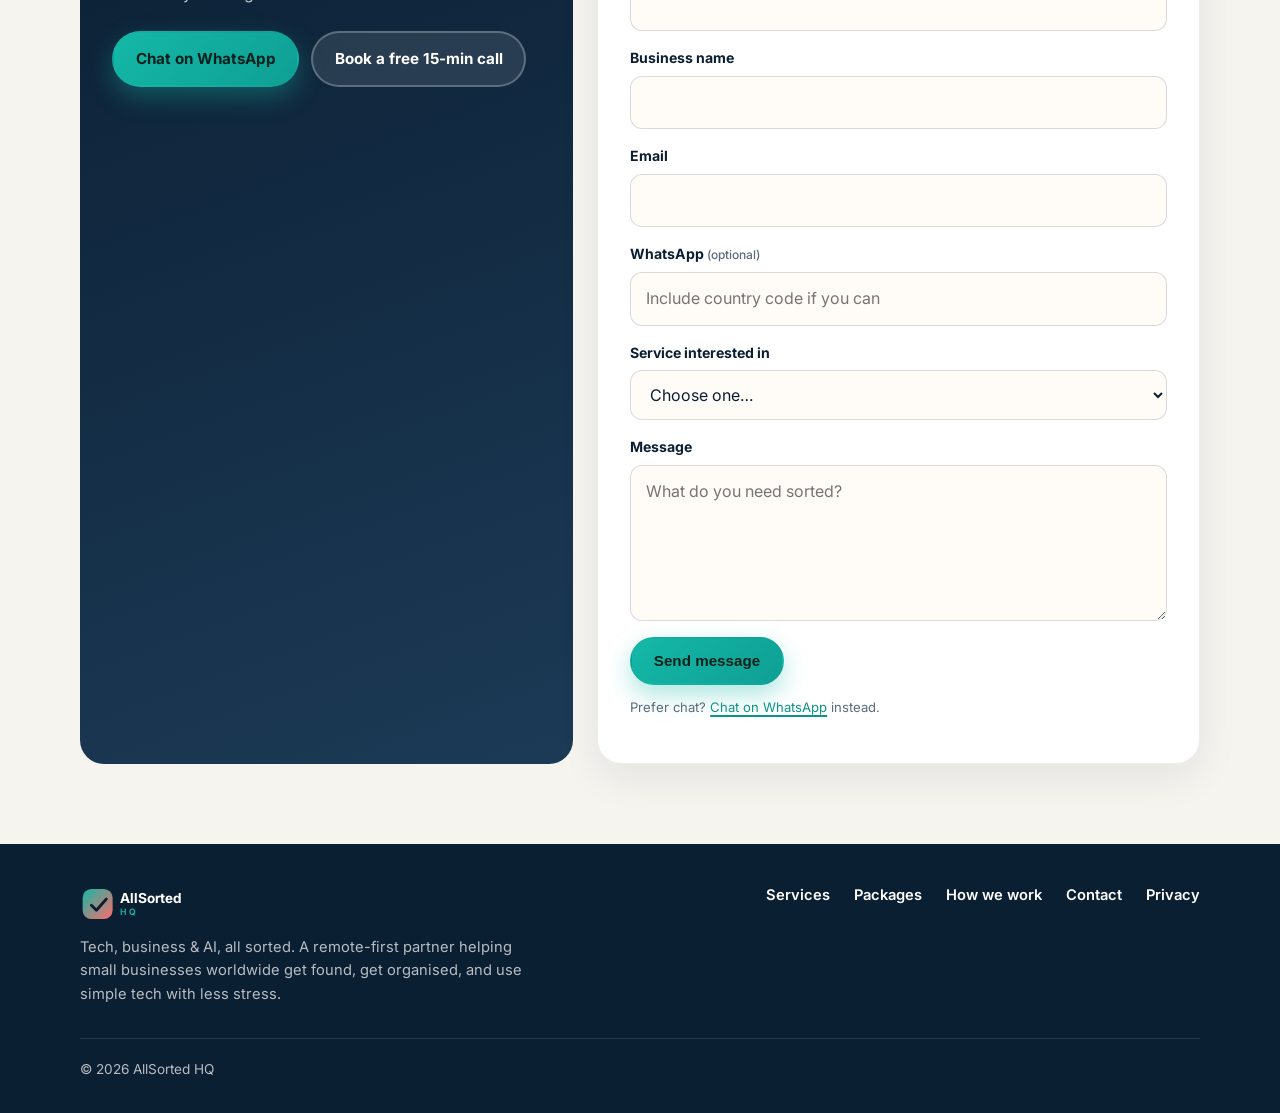
==== commit f8066142: "Add EN/RU/ES language switcher and full site translations Client-side i18n with header switcher, bro" ====
--- a/index.html
+++ b/index.html
@@ -7,6 +7,10 @@
   <meta name="description" content="AllSorted HQ is your friendly remote-first tech, business and AI partner for small businesses worldwide. Websites, Google Maps, WhatsApp, marketing and practical AI — one team for everything tech." />
   <meta name="theme-color" content="#0B1F33" />
   <link rel="canonical" href="https://allsortedhq.github.io/" />
+  <link rel="alternate" hreflang="en" href="https://allsortedhq.github.io/?lang=en" />
+  <link rel="alternate" hreflang="ru" href="https://allsortedhq.github.io/?lang=ru" />
+  <link rel="alternate" hreflang="es" href="https://allsortedhq.github.io/?lang=es" />
+  <link rel="alternate" hreflang="x-default" href="https://allsortedhq.github.io/" />
   <link rel="icon" href="assets/favicon.svg" type="image/svg+xml" />
 
   <!-- Open Graph -->
@@ -49,25 +53,39 @@
   </script>
 </head>
 <body>
-  <a class="skip-link" href="#main">Skip to content</a>
+  <a class="skip-link" href="#main" data-i18n="skip">Skip to content</a>
 
   <header class="site-header">
     <div class="container header-inner">
       <a class="logo" href="#top" aria-label="AllSorted HQ home">
         <img src="assets/logo.svg" width="180" height="40" alt="AllSorted HQ" />
       </a>
-      <button class="nav-toggle" type="button" aria-label="Open menu" aria-expanded="false" aria-controls="site-nav">
-        <span></span><span></span><span></span>
-      </button>
-      <nav id="site-nav" aria-label="Primary">
+      <nav id="site-nav" data-i18n-aria="nav.primary" aria-label="Primary">
         <ul class="nav-links">
-          <li><a href="#services">Services</a></li>
-          <li><a href="#packages">Packages</a></li>
-          <li><a href="#how">How it works</a></li>
-          <li><a href="#faq">FAQ</a></li>
-          <li class="nav-cta"><a class="btn btn-primary" data-cta="whatsapp" href="#contact">Chat on WhatsApp</a></li>
+          <li><a href="#services" data-i18n="nav.services">Services</a></li>
+          <li><a href="#packages" data-i18n="nav.packages">Packages</a></li>
+          <li><a href="#how" data-i18n="nav.how">How it works</a></li>
+          <li><a href="#faq" data-i18n="nav.faq">FAQ</a></li>
+          <li class="nav-cta"><a class="btn btn-primary" data-cta="whatsapp" href="#contact" data-i18n="nav.whatsapp">Chat on WhatsApp</a></li>
+          <li class="nav-lang-mobile">
+            <div class="lang-switch" role="group" data-i18n-aria="lang.label" aria-label="Language">
+              <button type="button" data-lang="en" aria-pressed="true">EN</button>
+              <button type="button" data-lang="ru" aria-pressed="false">RU</button>
+              <button type="button" data-lang="es" aria-pressed="false">ES</button>
+            </div>
+          </li>
         </ul>
       </nav>
+      <div class="header-tools">
+        <div class="lang-switch lang-switch--header" role="group" data-i18n-aria="lang.label" aria-label="Language">
+          <button type="button" data-lang="en" aria-pressed="true">EN</button>
+          <button type="button" data-lang="ru" aria-pressed="false">RU</button>
+          <button type="button" data-lang="es" aria-pressed="false">ES</button>
+        </div>
+        <button class="nav-toggle" type="button" data-i18n-aria="nav.open" aria-label="Open menu" aria-expanded="false" aria-controls="site-nav">
+          <span></span><span></span><span></span>
+        </button>
+      </div>
     </div>
   </header>
 
@@ -78,41 +96,40 @@
       <div class="blob blob-2" aria-hidden="true"></div>
       <div class="container hero-grid">
         <div>
-          <div class="hero-badge">Remote-first · working worldwide</div>
-          <h1>Tech, business &amp; AI — <span>all sorted.</span></h1>
-          <p class="lead">
+          <div class="hero-badge" data-i18n="hero.badge">Remote-first · working worldwide</div>
+          <h1 data-i18n-html="hero.title">Tech, business &amp; AI — <span>all sorted.</span></h1>
+          <p class="lead" data-i18n="hero.lead">
             AllSorted HQ is the friendly all-round tech partner for small businesses.
             One team for websites, Google Maps, WhatsApp, marketing and practical AI —
             so you spend less time on tech headaches and more time on customers.
           </p>
           <div class="btn-row" style="margin-top:1.5rem">
-            <a class="btn btn-primary" data-cta="whatsapp" href="#contact">Chat on WhatsApp</a>
-            <a class="btn btn-ghost" data-cta="book" href="#contact">Book a free 15-min call</a>
-          </div>
-          <p class="lang-note" role="note">We also work in <strong>Русский</strong> and <strong>Español</strong></p>
-          <p class="hero-note">Small and medium businesses worldwide — English, Русский and Español.</p>
-        </div>
-        <aside class="hero-card" aria-label="What we cover">
+            <a class="btn btn-primary" data-cta="whatsapp" href="#contact" data-i18n="nav.whatsapp">Chat on WhatsApp</a>
+            <a class="btn btn-ghost" data-cta="book" href="#contact" data-i18n="hero.book">Book a free 15-min call</a>
+          </div>
+          <p class="hero-note" data-i18n="hero.note">Small and medium businesses worldwide.</p>
+        </div>
+        <aside class="hero-card" data-i18n-aria="hero.cardLabel" aria-label="What we cover">
           <div class="hero-card-inner">
-            <h2>One partner for everything tech</h2>
+            <h2 data-i18n="hero.cardTitle">One partner for everything tech</h2>
             <ul class="pillar-list">
               <li>
                 <span class="pillar-icon" aria-hidden="true">
                   <svg width="18" height="18" viewBox="0 0 24 24" fill="none" stroke="currentColor" stroke-width="2"><rect x="3" y="4" width="18" height="14" rx="2"/><path d="M8 20h8"/></svg>
                 </span>
-                <div><strong>Tech support</strong><span>Websites, Google listing, tools that actually work</span></div>
+                <div><strong data-i18n="hero.pillar1.title">Tech support</strong><span data-i18n="hero.pillar1.desc">Websites, Google listing, tools that actually work</span></div>
               </li>
               <li>
                 <span class="pillar-icon" aria-hidden="true">
                   <svg width="18" height="18" viewBox="0 0 24 24" fill="none" stroke="currentColor" stroke-width="2"><path d="M21 15a2 2 0 0 1-2 2H7l-4 4V5a2 2 0 0 1 2-2h14a2 2 0 0 1 2 2z"/></svg>
                 </span>
-                <div><strong>Business support</strong><span>WhatsApp, forms, light ops that save hours</span></div>
+                <div><strong data-i18n="hero.pillar2.title">Business support</strong><span data-i18n="hero.pillar2.desc">WhatsApp, forms, light ops that save hours</span></div>
               </li>
               <li>
                 <span class="pillar-icon" aria-hidden="true">
                   <svg width="18" height="18" viewBox="0 0 24 24" fill="none" stroke="currentColor" stroke-width="2"><path d="M12 2a7 7 0 0 1 7 7c0 3.5-2.5 6-5 8l-2 2-2-2c-2.5-2-5-4.5-5-8a7 7 0 0 1 7-7z"/><circle cx="12" cy="9" r="2.2"/></svg>
                 </span>
-                <div><strong>AI partner</strong><span>One process at a time — automations &amp; assistants</span></div>
+                <div><strong data-i18n="hero.pillar3.title">AI partner</strong><span data-i18n="hero.pillar3.desc">One process at a time — automations &amp; assistants</span></div>
               </li>
             </ul>
           </div>
@@ -123,39 +140,39 @@
     <!-- PROBLEMS -->
     <section class="section problems" id="problems" aria-labelledby="problems-title">
       <div class="container">
-        <p class="eyebrow">Sound familiar?</p>
-        <h2 id="problems-title" class="reveal">Problems we sort out</h2>
-        <p class="lead reveal">Most small businesses don’t need a big agency. They need a clear listing, a site that works on a phone, WhatsApp that answers, and less copy-paste every week.</p>
+        <p class="eyebrow" data-i18n="problems.eyebrow">Sound familiar?</p>
+        <h2 id="problems-title" class="reveal" data-i18n="problems.title">Problems we sort out</h2>
+        <p class="lead reveal" data-i18n="problems.lead">Most small businesses don’t need a big agency. They need a clear listing, a site that works on a phone, WhatsApp that answers, and less copy-paste every week.</p>
         <div class="problem-grid">
           <article class="problem-card reveal">
             <div class="icon" aria-hidden="true"><svg width="22" height="22" viewBox="0 0 24 24" fill="none" stroke="currentColor" stroke-width="2"><circle cx="12" cy="12" r="9"/><path d="M12 7v5l3 2"/></svg></div>
-            <h3>Hard to find on Google</h3>
-            <p>Wrong hours, few photos, no website link — neighbours show up first on Maps.</p>
+            <h3 data-i18n="problems.1.title">Hard to find on Google</h3>
+            <p data-i18n="problems.1.desc">Wrong hours, few photos, no website link — neighbours show up first on Maps.</p>
           </article>
           <article class="problem-card reveal">
             <div class="icon" aria-hidden="true"><svg width="22" height="22" viewBox="0 0 24 24" fill="none" stroke="currentColor" stroke-width="2"><rect x="4" y="4" width="16" height="16" rx="2"/><path d="M8 10h8M8 14h5"/></svg></div>
-            <h3>Website stuck or outdated</h3>
-            <p>Broken forms, desktop-only layout, or no site at all — and nobody to fix it quickly.</p>
+            <h3 data-i18n="problems.2.title">Website stuck or outdated</h3>
+            <p data-i18n="problems.2.desc">Broken forms, desktop-only layout, or no site at all — and nobody to fix it quickly.</p>
           </article>
           <article class="problem-card reveal">
             <div class="icon" aria-hidden="true"><svg width="22" height="22" viewBox="0 0 24 24" fill="none" stroke="currentColor" stroke-width="2"><path d="M21 15a2 2 0 0 1-2 2H7l-4 4V5a2 2 0 0 1 2-2h14a2 2 0 0 1 2 2z"/></svg></div>
-            <h3>WhatsApp chaos</h3>
-            <p>Missed messages after hours, repeating the same answers, no catalogue or booking flow.</p>
+            <h3 data-i18n="problems.3.title">WhatsApp chaos</h3>
+            <p data-i18n="problems.3.desc">Missed messages after hours, repeating the same answers, no catalogue or booking flow.</p>
           </article>
           <article class="problem-card reveal">
             <div class="icon" aria-hidden="true"><svg width="22" height="22" viewBox="0 0 24 24" fill="none" stroke="currentColor" stroke-width="2"><path d="M4 19V5M4 19h16M8 17V9m4 8V7m4 10v-4"/></svg></div>
-            <h3>Marketing feels scattered</h3>
-            <p>Instagram half-set-up, ads confusing, no clear next step that fits a small budget.</p>
+            <h3 data-i18n="problems.4.title">Marketing feels scattered</h3>
+            <p data-i18n="problems.4.desc">Instagram half-set-up, ads confusing, no clear next step that fits a small budget.</p>
           </article>
           <article class="problem-card reveal">
             <div class="icon" aria-hidden="true"><svg width="22" height="22" viewBox="0 0 24 24" fill="none" stroke="currentColor" stroke-width="2"><path d="M12 3v3M12 18v3M3 12h3M18 12h3M5.6 5.6l2.1 2.1M16.3 16.3l2.1 2.1M18.4 5.6l-2.1 2.1M7.7 16.3l-2.1 2.1"/><circle cx="12" cy="12" r="3.5"/></svg></div>
-            <h3>“AI” sounds overwhelming</h3>
-            <p>You don’t need a transformation project — you need one painful process made easier.</p>
+            <h3 data-i18n="problems.5.title">“AI” sounds overwhelming</h3>
+            <p data-i18n="problems.5.desc">You don’t need a transformation project — you need one painful process made easier.</p>
           </article>
           <article class="problem-card reveal">
             <div class="icon" aria-hidden="true"><svg width="22" height="22" viewBox="0 0 24 24" fill="none" stroke="currentColor" stroke-width="2"><path d="M17 21v-2a4 4 0 0 0-4-4H5a4 4 0 0 0-4 4v2"/><circle cx="9" cy="7" r="4"/><path d="M23 21v-2a4 4 0 0 0-3-3.87M16 3.13a4 4 0 0 1 0 7.75"/></svg></div>
-            <h3>Too many vendors</h3>
-            <p>One person for the site, another for ads, another for tools — and you still hold it together.</p>
+            <h3 data-i18n="problems.6.title">Too many vendors</h3>
+            <p data-i18n="problems.6.desc">One person for the site, another for ads, another for tools — and you still hold it together.</p>
           </article>
         </div>
       </div>
@@ -164,49 +181,49 @@
     <!-- SERVICES -->
     <section class="section" id="services" aria-labelledby="services-title">
       <div class="container">
-        <p class="eyebrow">What we do</p>
-        <h2 id="services-title" class="reveal">Services, in plain language</h2>
-        <p class="lead reveal">Pick one starting point — or ask us what would help most. We keep scope clear and delivery practical.</p>
+        <p class="eyebrow" data-i18n="services.eyebrow">What we do</p>
+        <h2 id="services-title" class="reveal" data-i18n="services.title">Services, in plain language</h2>
+        <p class="lead reveal" data-i18n="services.lead">Pick one starting point — or ask us what would help most. We keep scope clear and delivery practical.</p>
         <div class="services-grid">
           <article class="service-card reveal">
             <div class="icon" aria-hidden="true"><svg width="24" height="24" viewBox="0 0 24 24" fill="none" stroke="currentColor" stroke-width="2"><path d="M3 10l9-7 9 7v9a2 2 0 0 1-2 2H5a2 2 0 0 1-2-2z"/><path d="M9 22V12h6v10"/></svg></div>
-            <h3>Website creation</h3>
-            <p>Clear, mobile-first sites that make it easy to call, WhatsApp or book.</p>
+            <h3 data-i18n="services.1.title">Website creation</h3>
+            <p data-i18n="services.1.desc">Clear, mobile-first sites that make it easy to call, WhatsApp or book.</p>
           </article>
           <article class="service-card reveal">
             <div class="icon" aria-hidden="true"><svg width="24" height="24" viewBox="0 0 24 24" fill="none" stroke="currentColor" stroke-width="2"><path d="M12 20h9"/><path d="M16.5 3.5a2.1 2.1 0 0 1 3 3L7 19l-4 1 1-4Z"/></svg></div>
-            <h3>Website care</h3>
-            <p>Ongoing updates, small changes, backups and “please just fix this” help.</p>
+            <h3 data-i18n="services.2.title">Website care</h3>
+            <p data-i18n="services.2.desc">Ongoing updates, small changes, backups and “please just fix this” help.</p>
           </article>
           <article class="service-card reveal">
             <div class="icon" aria-hidden="true"><svg width="24" height="24" viewBox="0 0 24 24" fill="none" stroke="currentColor" stroke-width="2"><path d="M21 10c0 7-9 13-9 13S3 17 3 10a9 9 0 1 1 18 0z"/><circle cx="12" cy="10" r="3"/></svg></div>
-            <h3>Google Business Profile</h3>
-            <p>Setup and optimisation so customers can find you on Google Maps &amp; Search.</p>
+            <h3 data-i18n="services.3.title">Google Business Profile</h3>
+            <p data-i18n="services.3.desc">Setup and optimisation so customers can find you on Google Maps &amp; Search.</p>
           </article>
           <article class="service-card reveal">
             <div class="icon" aria-hidden="true"><svg width="24" height="24" viewBox="0 0 24 24" fill="none" stroke="currentColor" stroke-width="2"><circle cx="11" cy="11" r="7"/><path d="m21 21-4.3-4.3"/></svg></div>
-            <h3>Google marketing</h3>
-            <p>Local SEO tweaks and Google Ads set up gently — ad spend stays yours.</p>
+            <h3 data-i18n="services.4.title">Google marketing</h3>
+            <p data-i18n="services.4.desc">Local SEO tweaks and Google Ads set up gently — ad spend stays yours.</p>
           </article>
           <article class="service-card reveal">
             <div class="icon" aria-hidden="true"><svg width="24" height="24" viewBox="0 0 24 24" fill="none" stroke="currentColor" stroke-width="2"><rect x="2" y="5" width="20" height="14" rx="3"/><path d="M8 12h8M12 8v8"/></svg></div>
-            <h3>Social media</h3>
-            <p>Profile setup and light marketing so Instagram &amp; Facebook look trustworthy.</p>
+            <h3 data-i18n="services.5.title">Social media</h3>
+            <p data-i18n="services.5.desc">Profile setup and light marketing so Instagram &amp; Facebook look trustworthy.</p>
           </article>
           <article class="service-card reveal">
             <div class="icon" aria-hidden="true"><svg width="24" height="24" viewBox="0 0 24 24" fill="none" stroke="currentColor" stroke-width="2"><path d="M21 11.5a8.4 8.4 0 0 1-.9 3.8 8.5 8.5 0 0 1-7.6 4.7 8.4 8.4 0 0 1-3.8-.9L3 21l1.9-5.7a8.4 8.4 0 0 1-.9-3.8 8.5 8.5 0 0 1 4.7-7.6 8.4 8.4 0 0 1 3.8-.9h.5a8.5 8.5 0 0 1 8 8v.5z"/></svg></div>
-            <h3>WhatsApp Business</h3>
-            <p>Auto-replies, catalogues, bookings — plus consulting on what to automate next.</p>
+            <h3 data-i18n="services.6.title">WhatsApp Business</h3>
+            <p data-i18n="services.6.desc">Auto-replies, catalogues, bookings — plus consulting on what to automate next.</p>
           </article>
           <article class="service-card reveal">
             <div class="icon" aria-hidden="true"><svg width="24" height="24" viewBox="0 0 24 24" fill="none" stroke="currentColor" stroke-width="2"><path d="M9 18h6M10 22h4M12 2a7 7 0 0 0-4 12.7V17h8v-2.3A7 7 0 0 0 12 2z"/></svg></div>
-            <h3>AI for your processes</h3>
-            <p>Automations and simple AI assistants that save staff time — one process at a time.</p>
+            <h3 data-i18n="services.7.title">AI for your processes</h3>
+            <p data-i18n="services.7.desc">Automations and simple AI assistants that save staff time — one process at a time.</p>
           </article>
           <article class="service-card reveal">
             <div class="icon" aria-hidden="true"><svg width="24" height="24" viewBox="0 0 24 24" fill="none" stroke="currentColor" stroke-width="2"><path d="M14.7 6.3a1 1 0 0 0 0 1.4l1.6 1.6a1 1 0 0 0 1.4 0l3.77-3.77a6 6 0 0 1-7.94 7.94l-6.91 6.91a2.12 2.12 0 0 1-3-3l6.91-6.91a6 6 0 0 1 7.94-7.94l-3.76 3.76z"/></svg></div>
-            <h3>General tech support</h3>
-            <p>Email logins, broken forms, tool setup — practical help when something’s stuck.</p>
+            <h3 data-i18n="services.8.title">General tech support</h3>
+            <p data-i18n="services.8.desc">Email logins, broken forms, tool setup — practical help when something’s stuck.</p>
           </article>
         </div>
       </div>
@@ -215,12 +232,12 @@
     <!-- PACKAGES -->
     <section class="section packages" id="packages" aria-labelledby="packages-title">
       <div class="container">
-        <p class="eyebrow">Clear starting offers</p>
-        <h2 id="packages-title" class="reveal">Packages</h2>
-        <p class="lead reveal">Clear starting “from” prices in your currency — pick another anytime. Final quotes depend on scope.</p>
-
-        <div class="currency-switcher" role="group" aria-label="Display currency">
-          <span class="currency-label">Currency</span>
+        <p class="eyebrow" data-i18n="packages.eyebrow">Clear starting offers</p>
+        <h2 id="packages-title" class="reveal" data-i18n="packages.title">Packages</h2>
+        <p class="lead reveal" data-i18n="packages.lead">Clear starting “from” prices in your currency — pick another anytime. Final quotes depend on scope.</p>
+
+        <div class="currency-switcher" role="group" data-i18n-aria="packages.currencyLabel" aria-label="Display currency">
+          <span class="currency-label" data-i18n="packages.currency">Currency</span>
           <button type="button" class="currency-btn" data-currency-btn="ZAR" aria-pressed="false">ZAR</button>
           <button type="button" class="currency-btn" data-currency-btn="USD" aria-pressed="false">USD</button>
           <button type="button" class="currency-btn" data-currency-btn="EUR" aria-pressed="false">EUR</button>
@@ -230,76 +247,76 @@
         </div>
         <p id="pricing-tier-note" class="pricing-tier-note" aria-live="polite"></p>
 
-        <div class="pkg-tabs" role="tablist" aria-label="Package type">
-          <button type="button" role="tab" class="is-active" data-pkg-tab="once" aria-selected="true">Once-off</button>
-          <button type="button" role="tab" data-pkg-tab="monthly" aria-selected="false">Monthly care</button>
+        <div class="pkg-tabs" role="tablist" data-i18n-aria="packages.tabsLabel" aria-label="Package type">
+          <button type="button" role="tab" class="is-active" data-pkg-tab="once" aria-selected="true" data-i18n="packages.tabOnce">Once-off</button>
+          <button type="button" role="tab" data-pkg-tab="monthly" aria-selected="false" data-i18n="packages.tabMonthly">Monthly care</button>
         </div>
 
         <div data-pkg-panel="once">
           <div class="pkg-grid">
             <article class="pkg-card featured reveal">
-              <span class="pkg-tag">Foot-in-the-door</span>
-              <h3>Google Maps Fix</h3>
+              <span class="pkg-tag" data-i18n="pkg.maps.tag">Foot-in-the-door</span>
+              <h3 data-i18n="pkg.maps.title">Google Maps Fix</h3>
               <p class="pkg-price" data-price="maps">from R1,200 <span>once-off</span></p>
               <ul>
-                <li>Set up or clean up Google Business Profile</li>
-                <li>Categories, hours, services, photos</li>
-                <li>Review link &amp; first Google Post</li>
-                <li>You stay the owner</li>
-              </ul>
-              <a class="btn btn-coral" data-cta="whatsapp" href="#contact">Start with Maps Fix</a>
-            </article>
-            <article class="pkg-card reveal">
-              <h3>Starter</h3>
+                <li data-i18n="pkg.maps.1">Set up or clean up Google Business Profile</li>
+                <li data-i18n="pkg.maps.2">Categories, hours, services, photos</li>
+                <li data-i18n="pkg.maps.3">Review link &amp; first Google Post</li>
+                <li data-i18n="pkg.maps.4">You stay the owner</li>
+              </ul>
+              <a class="btn btn-coral" data-cta="whatsapp" href="#contact" data-i18n="pkg.maps.cta">Start with Maps Fix</a>
+            </article>
+            <article class="pkg-card reveal">
+              <h3 data-i18n="pkg.starter.title">Starter</h3>
               <p class="pkg-price" data-price="starter">from R5,500 <span>once-off</span></p>
               <ul>
-                <li>Maps Fix included</li>
-                <li>Simple 1-page website</li>
-                <li>WhatsApp button</li>
-                <li>Basic visitor tracking</li>
-              </ul>
-              <a class="btn btn-light" data-cta="whatsapp" href="#contact">Ask about Starter</a>
-            </article>
-            <article class="pkg-card reveal">
-              <h3>Growth</h3>
+                <li data-i18n="pkg.starter.1">Maps Fix included</li>
+                <li data-i18n="pkg.starter.2">Simple 1-page website</li>
+                <li data-i18n="pkg.starter.3">WhatsApp button</li>
+                <li data-i18n="pkg.starter.4">Basic visitor tracking</li>
+              </ul>
+              <a class="btn btn-light" data-cta="whatsapp" href="#contact" data-i18n="pkg.starter.cta">Ask about Starter</a>
+            </article>
+            <article class="pkg-card reveal">
+              <h3 data-i18n="pkg.growth.title">Growth</h3>
               <p class="pkg-price" data-price="growth">from R11,000 <span>once-off</span></p>
               <ul>
-                <li>5–8 page website + Maps Fix</li>
-                <li>Instagram / Facebook setup</li>
-                <li>WhatsApp Business greeting &amp; quick replies</li>
-                <li>Catalogue where useful</li>
-              </ul>
-              <a class="btn btn-light" data-cta="whatsapp" href="#contact">Ask about Growth</a>
-            </article>
-            <article class="pkg-card reveal">
-              <h3>Automation sprint</h3>
+                <li data-i18n="pkg.growth.1">5–8 page website + Maps Fix</li>
+                <li data-i18n="pkg.growth.2">Instagram / Facebook setup</li>
+                <li data-i18n="pkg.growth.3">WhatsApp Business greeting &amp; quick replies</li>
+                <li data-i18n="pkg.growth.4">Catalogue where useful</li>
+              </ul>
+              <a class="btn btn-light" data-cta="whatsapp" href="#contact" data-i18n="pkg.growth.cta">Ask about Growth</a>
+            </article>
+            <article class="pkg-card reveal">
+              <h3 data-i18n="pkg.auto.title">Automation sprint</h3>
               <p class="pkg-price" data-price="automation">from R6,500 <span>once-off</span></p>
               <ul>
-                <li>1–3 simple automations</li>
-                <li>e.g. form → WhatsApp notify</li>
-                <li>Short how-to for your team</li>
-              </ul>
-              <a class="btn btn-light" data-cta="whatsapp" href="#contact">Get a quote</a>
-            </article>
-            <article class="pkg-card reveal">
-              <h3>AI Process Lite</h3>
+                <li data-i18n="pkg.auto.1">1–3 simple automations</li>
+                <li data-i18n="pkg.auto.2">e.g. form → WhatsApp notify</li>
+                <li data-i18n="pkg.auto.3">Short how-to for your team</li>
+              </ul>
+              <a class="btn btn-light" data-cta="whatsapp" href="#contact" data-i18n="packages.quote">Get a quote</a>
+            </article>
+            <article class="pkg-card reveal">
+              <h3 data-i18n="pkg.ai.title">AI Process Lite</h3>
               <p class="pkg-price" data-price="ai">from R7,500 <span>once-off</span></p>
               <ul>
-                <li>Map one painful process</li>
-                <li>Simple AI + automation</li>
-                <li>Training so it sticks</li>
-              </ul>
-              <a class="btn btn-light" data-cta="whatsapp" href="#contact">Get a quote</a>
-            </article>
-            <article class="pkg-card reveal">
-              <h3>Something else?</h3>
-              <p class="pkg-price">Get a quote</p>
-              <ul>
-                <li>Mix of services tailored to you</li>
-                <li>Clear written scope</li>
-                <li>50% deposit before we start</li>
-              </ul>
-              <a class="btn btn-light" data-cta="book" href="#contact">Book a free 15-min call</a>
+                <li data-i18n="pkg.ai.1">Map one painful process</li>
+                <li data-i18n="pkg.ai.2">Simple AI + automation</li>
+                <li data-i18n="pkg.ai.3">Training so it sticks</li>
+              </ul>
+              <a class="btn btn-light" data-cta="whatsapp" href="#contact" data-i18n="packages.quote">Get a quote</a>
+            </article>
+            <article class="pkg-card reveal">
+              <h3 data-i18n="pkg.else.title">Something else?</h3>
+              <p class="pkg-price" data-i18n="packages.quote">Get a quote</p>
+              <ul>
+                <li data-i18n="pkg.else.1">Mix of services tailored to you</li>
+                <li data-i18n="pkg.else.2">Clear written scope</li>
+                <li data-i18n="pkg.else.3">50% deposit before we start</li>
+              </ul>
+              <a class="btn btn-light" data-cta="book" href="#contact" data-i18n="hero.book">Book a free 15-min call</a>
             </article>
           </div>
         </div>
@@ -307,93 +324,93 @@
         <div data-pkg-panel="monthly" hidden>
           <div class="pkg-grid">
             <article class="pkg-card featured reveal">
-              <span class="pkg-tag">Most popular start</span>
-              <h3>Site &amp; Tech Care</h3>
+              <span class="pkg-tag" data-i18n="pkg.care.tag">Most popular start</span>
+              <h3 data-i18n="pkg.care.title">Site &amp; Tech Care</h3>
               <p class="pkg-price" data-price="care">from R900 <span>/ month</span></p>
               <ul>
-                <li>Site updates &amp; backups</li>
-                <li>~60 min small changes</li>
-                <li>Light tool help when things break</li>
-              </ul>
-              <a class="btn btn-coral" data-cta="whatsapp" href="#contact">Ask about Care</a>
-            </article>
-            <article class="pkg-card reveal">
-              <h3>Local Visibility</h3>
+                <li data-i18n="pkg.care.1">Site updates &amp; backups</li>
+                <li data-i18n="pkg.care.2">~60 min small changes</li>
+                <li data-i18n="pkg.care.3">Light tool help when things break</li>
+              </ul>
+              <a class="btn btn-coral" data-cta="whatsapp" href="#contact" data-i18n="pkg.care.cta">Ask about Care</a>
+            </article>
+            <article class="pkg-card reveal">
+              <h3 data-i18n="pkg.vis.title">Local Visibility</h3>
               <p class="pkg-price" data-price="visibility">from R1,500 <span>/ month</span></p>
               <ul>
-                <li>Google listing posts / replies help</li>
-                <li>Light local search tweaks</li>
-                <li>Short monthly note</li>
-              </ul>
-              <a class="btn btn-light" data-cta="whatsapp" href="#contact">Get a quote</a>
-            </article>
-            <article class="pkg-card reveal">
-              <h3>Social Light</h3>
+                <li data-i18n="pkg.vis.1">Google listing posts / replies help</li>
+                <li data-i18n="pkg.vis.2">Light local search tweaks</li>
+                <li data-i18n="pkg.vis.3">Short monthly note</li>
+              </ul>
+              <a class="btn btn-light" data-cta="whatsapp" href="#contact" data-i18n="packages.quote">Get a quote</a>
+            </article>
+            <article class="pkg-card reveal">
+              <h3 data-i18n="pkg.social.title">Social Light</h3>
               <p class="pkg-price" data-price="social">from R3,500 <span>/ month</span></p>
               <ul>
-                <li>8–12 posts on 1–2 platforms</li>
-                <li>Basic reply help</li>
-              </ul>
-              <a class="btn btn-light" data-cta="whatsapp" href="#contact">Get a quote</a>
-            </article>
-            <article class="pkg-card reveal">
-              <h3>Ads Assist</h3>
+                <li data-i18n="pkg.social.1">8–12 posts on 1–2 platforms</li>
+                <li data-i18n="pkg.social.2">Basic reply help</li>
+              </ul>
+              <a class="btn btn-light" data-cta="whatsapp" href="#contact" data-i18n="packages.quote">Get a quote</a>
+            </article>
+            <article class="pkg-card reveal">
+              <h3 data-i18n="pkg.ads.title">Ads Assist</h3>
               <p class="pkg-price" data-price="ads">from R2,500 <span>/ month + ad spend</span></p>
               <ul>
-                <li>Set up &amp; gently manage Google or Meta ads</li>
-                <li>Ad budget paid by you to Google/Meta</li>
-              </ul>
-              <a class="btn btn-light" data-cta="whatsapp" href="#contact">Get a quote</a>
-            </article>
-            <article class="pkg-card reveal">
-              <h3>AI / Automation Care</h3>
+                <li data-i18n="pkg.ads.1">Set up &amp; gently manage Google or Meta ads</li>
+                <li data-i18n="pkg.ads.2">Ad budget paid by you to Google/Meta</li>
+              </ul>
+              <a class="btn btn-light" data-cta="whatsapp" href="#contact" data-i18n="packages.quote">Get a quote</a>
+            </article>
+            <article class="pkg-card reveal">
+              <h3 data-i18n="pkg.aiCare.title">AI / Automation Care</h3>
               <p class="pkg-price" data-price="aiCare">from R1,200 <span>/ month</span></p>
               <ul>
-                <li>Watch workflows &amp; small changes</li>
-                <li>Monthly health check</li>
-                <li>One improvement idea</li>
-              </ul>
-              <a class="btn btn-light" data-cta="whatsapp" href="#contact">Get a quote</a>
-            </article>
-            <article class="pkg-card reveal">
-              <h3>Bundle what you need</h3>
-              <p class="pkg-price">Get a quote</p>
-              <ul>
-                <li>Month-to-month, 30 days’ notice</li>
-                <li>Billed in advance</li>
-                <li>Think of us as on-call for the basics</li>
-              </ul>
-              <a class="btn btn-light" data-cta="book" href="#contact">Book a free 15-min call</a>
-            </article>
-          </div>
-        </div>
-
-        <p class="pkg-note">Starting “from” prices only — we’ll confirm a written quote for your scope after a free chat. Hosting, ad spend and WhatsApp message fees are paid by the client.</p>
+                <li data-i18n="pkg.aiCare.1">Watch workflows &amp; small changes</li>
+                <li data-i18n="pkg.aiCare.2">Monthly health check</li>
+                <li data-i18n="pkg.aiCare.3">One improvement idea</li>
+              </ul>
+              <a class="btn btn-light" data-cta="whatsapp" href="#contact" data-i18n="packages.quote">Get a quote</a>
+            </article>
+            <article class="pkg-card reveal">
+              <h3 data-i18n="pkg.bundle.title">Bundle what you need</h3>
+              <p class="pkg-price" data-i18n="packages.quote">Get a quote</p>
+              <ul>
+                <li data-i18n="pkg.bundle.1">Month-to-month, 30 days’ notice</li>
+                <li data-i18n="pkg.bundle.2">Billed in advance</li>
+                <li data-i18n="pkg.bundle.3">Think of us as on-call for the basics</li>
+              </ul>
+              <a class="btn btn-light" data-cta="book" href="#contact" data-i18n="hero.book">Book a free 15-min call</a>
+            </article>
+          </div>
+        </div>
+
+        <p class="pkg-note" data-i18n="packages.note">Starting “from” prices only — we’ll confirm a written quote for your scope after a free chat. Hosting, ad spend and WhatsApp message fees are paid by the client.</p>
       </div>
     </section>
 
     <!-- HOW IT WORKS -->
     <section class="section" id="how" aria-labelledby="how-title">
       <div class="container">
-        <p class="eyebrow">Simple process</p>
-        <h2 id="how-title" class="reveal">How it works</h2>
-        <p class="lead reveal">No jargon marathon. Four clear steps from “maybe” to done.</p>
+        <p class="eyebrow" data-i18n="how.eyebrow">Simple process</p>
+        <h2 id="how-title" class="reveal" data-i18n="how.title">How it works</h2>
+        <p class="lead reveal" data-i18n="how.lead">No jargon marathon. Four clear steps from “maybe” to done.</p>
         <div class="steps">
           <article class="step reveal">
-            <h3>Free 15-min call</h3>
-            <p>Tell us what’s broken or missing. We listen for the real bottleneck — Maps, site, WhatsApp or a messy process.</p>
+            <h3 data-i18n="how.1.title">Free 15-min call</h3>
+            <p data-i18n="how.1.desc">Tell us what’s broken or missing. We listen for the real bottleneck — Maps, site, WhatsApp or a messy process.</p>
           </article>
           <article class="step reveal">
-            <h3>Clear proposal</h3>
-            <p>Same-day (or next) one–two pager: package, price, timeline, what’s in and out. 50% deposit to start.</p>
+            <h3 data-i18n="how.2.title">Clear proposal</h3>
+            <p data-i18n="how.2.desc">Same-day (or next) one–two pager: package, price, timeline, what’s in and out. 50% deposit to start.</p>
           </article>
           <article class="step reveal">
-            <h3>We build &amp; set up</h3>
-            <p>You stay owner of listings and logins. We keep you in the loop with plain-language updates.</p>
+            <h3 data-i18n="how.3.title">We build &amp; set up</h3>
+            <p data-i18n="how.3.desc">You stay owner of listings and logins. We keep you in the loop with plain-language updates.</p>
           </article>
           <article class="step reveal">
-            <h3>Handover + care</h3>
-            <p>Short teach-back. Then optional monthly care so small fixes don’t pile up again.</p>
+            <h3 data-i18n="how.4.title">Handover + care</h3>
+            <p data-i18n="how.4.desc">Short teach-back. Then optional monthly care so small fixes don’t pile up again.</p>
           </article>
         </div>
       </div>
@@ -402,35 +419,35 @@
     <!-- WHY -->
     <section class="section why" id="why" aria-labelledby="why-title">
       <div class="container">
-        <p class="eyebrow">Why AllSorted</p>
-        <h2 id="why-title" class="reveal">Practical, clear, one team</h2>
+        <p class="eyebrow" data-i18n="why.eyebrow">Why AllSorted</p>
+        <h2 id="why-title" class="reveal" data-i18n="why.title">Practical, clear, one team</h2>
         <div class="why-grid">
           <article class="why-card reveal">
             <div class="icon" aria-hidden="true"><svg width="22" height="22" viewBox="0 0 24 24" fill="none" stroke="currentColor" stroke-width="2"><path d="M21 10c0 7-9 13-9 13S3 17 3 10a9 9 0 1 1 18 0z"/><circle cx="12" cy="10" r="3"/></svg></div>
             <div>
-              <h3>Works across time zones</h3>
-              <p>Remote-first by design. We schedule around your day and keep communication clear on WhatsApp, email or video.</p>
+              <h3 data-i18n="why.1.title">Works across time zones</h3>
+              <p data-i18n="why.1.desc">Remote-first by design. We schedule around your day and keep communication clear on WhatsApp, email or video.</p>
             </div>
           </article>
           <article class="why-card reveal">
             <div class="icon" aria-hidden="true"><svg width="22" height="22" viewBox="0 0 24 24" fill="none" stroke="currentColor" stroke-width="2"><path d="M12 2l3 7h7l-5.5 4.5L18 21l-6-4-6 4 1.5-7.5L2 9h7z"/></svg></div>
             <div>
-              <h3>One partner for everything tech</h3>
-              <p>Website, Google, WhatsApp, light AI — not three agencies and a spreadsheet of logins.</p>
+              <h3 data-i18n="why.2.title">One partner for everything tech</h3>
+              <p data-i18n="why.2.desc">Website, Google, WhatsApp, light AI — not three agencies and a spreadsheet of logins.</p>
             </div>
           </article>
           <article class="why-card reveal">
             <div class="icon" aria-hidden="true"><svg width="22" height="22" viewBox="0 0 24 24" fill="none" stroke="currentColor" stroke-width="2"><path d="M4 19.5A2.5 2.5 0 0 1 6.5 17H20"/><path d="M6.5 2H20v20H6.5A2.5 2.5 0 0 1 4 19.5v-15A2.5 2.5 0 0 1 6.5 2z"/></svg></div>
             <div>
-              <h3>Plain language</h3>
-              <p>We explain what we’re doing and why. No ranking guarantees, no buzzword fog.</p>
+              <h3 data-i18n="why.3.title">Plain language</h3>
+              <p data-i18n="why.3.desc">We explain what we’re doing and why. No ranking guarantees, no buzzword fog.</p>
             </div>
           </article>
           <article class="why-card reveal">
             <div class="icon" aria-hidden="true"><svg width="22" height="22" viewBox="0 0 24 24" fill="none" stroke="currentColor" stroke-width="2"><path d="M13 2L3 14h9l-1 8 10-12h-9l1-8z"/></svg></div>
             <div>
-              <h3>Fast, fixed-scope starts</h3>
-              <p>Maps Fix and Starter are designed to ship quickly. Bigger work stays written and bounded.</p>
+              <h3 data-i18n="why.4.title">Fast, fixed-scope starts</h3>
+              <p data-i18n="why.4.desc">Maps Fix and Starter are designed to ship quickly. Bigger work stays written and bounded.</p>
             </div>
           </article>
         </div>
@@ -440,25 +457,25 @@
     <!-- WORKING WITH US -->
     <section class="section case" id="working" aria-labelledby="working-title">
       <div class="container">
-        <p class="eyebrow">How we work</p>
-        <h2 id="working-title" class="reveal">What working with us looks like</h2>
-        <p class="lead reveal" style="max-width:40rem">Clear scope, practical delivery, and systems you can keep running — without a tech department.</p>
+        <p class="eyebrow" data-i18n="working.eyebrow">How we work</p>
+        <h2 id="working-title" class="reveal" data-i18n="working.title">What working with us looks like</h2>
+        <p class="lead reveal" style="max-width:40rem" data-i18n="working.lead">Clear scope, practical delivery, and systems you can keep running — without a tech department.</p>
         <div class="working-grid reveal">
           <article class="working-card">
-            <h3>1. Short discovery</h3>
-            <p>A free 15-minute chat to understand what you sell, where customers find you, and which tech tasks waste time each week.</p>
+            <h3 data-i18n="working.1.title">1. Short discovery</h3>
+            <p data-i18n="working.1.desc">A free 15-minute chat to understand what you sell, where customers find you, and which tech tasks waste time each week.</p>
           </article>
           <article class="working-card">
-            <h3>2. Written scope &amp; quote</h3>
-            <p>You get a clear package, timeline, and price before anything starts. 50% deposit; no surprise extras without a new mini-quote.</p>
+            <h3 data-i18n="working.2.title">2. Written scope &amp; quote</h3>
+            <p data-i18n="working.2.desc">You get a clear package, timeline, and price before anything starts. 50% deposit; no surprise extras without a new mini-quote.</p>
           </article>
           <article class="working-card">
-            <h3>3. Build &amp; hand over</h3>
-            <p>We set up the website, Google listing, WhatsApp or automations you asked for — then walk you through how to use them.</p>
+            <h3 data-i18n="working.3.title">3. Build &amp; hand over</h3>
+            <p data-i18n="working.3.desc">We set up the website, Google listing, WhatsApp or automations you asked for — then walk you through how to use them.</p>
           </article>
           <article class="working-card">
-            <h3>4. Optional ongoing care</h3>
-            <p>Stay on a monthly plan for updates, small fixes and light support, or call us when something new needs sorting.</p>
+            <h3 data-i18n="working.4.title">4. Optional ongoing care</h3>
+            <p data-i18n="working.4.desc">Stay on a monthly plan for updates, small fixes and light support, or call us when something new needs sorting.</p>
           </article>
         </div>
       </div>
@@ -467,32 +484,32 @@
     <!-- FAQ -->
     <section class="section" id="faq" aria-labelledby="faq-title">
       <div class="container center">
-        <p class="eyebrow">FAQ</p>
-        <h2 id="faq-title" class="reveal">Questions, answered plainly</h2>
+        <p class="eyebrow" data-i18n="faq.eyebrow">FAQ</p>
+        <h2 id="faq-title" class="reveal" data-i18n="faq.title">Questions, answered plainly</h2>
         <div class="faq-list">
           <div class="faq-item reveal">
-            <button class="faq-q" type="button" aria-expanded="false">Where do you work?</button>
-            <div class="faq-a">Worldwide, remote-first. We help small businesses anywhere with a good internet connection. English is primary; we also work in Русский and Español.</div>
+            <button class="faq-q" type="button" aria-expanded="false" data-i18n="faq.1.q">Where do you work?</button>
+            <div class="faq-a" data-i18n="faq.1.a">Worldwide, remote-first. We help small businesses anywhere with a good internet connection.</div>
           </div>
           <div class="faq-item reveal">
-            <button class="faq-q" type="button" aria-expanded="false">What’s the fastest way to start?</button>
-            <div class="faq-a">A Google Maps Fix. It’s a fixed, foot-in-the-door offer: clean up or set up your Google Business Profile so customers can find you. Many clients then add a Starter site or monthly care.</div>
+            <button class="faq-q" type="button" aria-expanded="false" data-i18n="faq.2.q">What’s the fastest way to start?</button>
+            <div class="faq-a" data-i18n="faq.2.a">A Google Maps Fix. It’s a fixed, foot-in-the-door offer: clean up or set up your Google Business Profile so customers can find you. Many clients then add a Starter site or monthly care.</div>
           </div>
           <div class="faq-item reveal">
-            <button class="faq-q" type="button" aria-expanded="false">Will you make us #1 on Google?</button>
-            <div class="faq-a">Nobody honest can guarantee rankings. We guarantee correct setup, clear contact buttons, consistent details, and a simple process you can keep up.</div>
+            <button class="faq-q" type="button" aria-expanded="false" data-i18n="faq.3.q">Will you make us #1 on Google?</button>
+            <div class="faq-a" data-i18n="faq.3.a">Nobody honest can guarantee rankings. We guarantee correct setup, clear contact buttons, consistent details, and a simple process you can keep up.</div>
           </div>
           <div class="faq-item reveal">
-            <button class="faq-q" type="button" aria-expanded="false">How do payments work?</button>
-            <div class="faq-a">50% deposit before we start; final 50% before go-live or handover. Monthly care plans are billed in advance. Hosting, ads and WhatsApp message fees are paid by you to those providers.</div>
+            <button class="faq-q" type="button" aria-expanded="false" data-i18n="faq.4.q">How do payments work?</button>
+            <div class="faq-a" data-i18n="faq.4.a">50% deposit before we start; final 50% before go-live or handover. Monthly care plans are billed in advance. Hosting, ads and WhatsApp message fees are paid by you to those providers.</div>
           </div>
           <div class="faq-item reveal">
-            <button class="faq-q" type="button" aria-expanded="false">Do you use freelancers?</button>
-            <div class="faq-a">Work is delivered in-house by Yuli / AllSorted. That keeps communication short and quality consistent.</div>
+            <button class="faq-q" type="button" aria-expanded="false" data-i18n="faq.5.q">Do you use freelancers?</button>
+            <div class="faq-a" data-i18n="faq.5.a">Work is delivered in-house by Yuli / AllSorted. That keeps communication short and quality consistent.</div>
           </div>
           <div class="faq-item reveal">
-            <button class="faq-q" type="button" aria-expanded="false">Can we talk in Russian or Spanish?</button>
-            <div class="faq-a">Yes. English is primary; we also work in Русский and Español.</div>
+            <button class="faq-q" type="button" aria-expanded="false" data-i18n="faq.6.q">Can we talk in Russian or Spanish?</button>
+            <div class="faq-a" data-i18n="faq.6.a">Yes. Use the language switcher at the top of the page — we work in English, Русский and Español.</div>
           </div>
         </div>
       </div>
@@ -501,23 +518,22 @@
     <!-- CONTACT -->
     <section class="section contact" id="contact" aria-labelledby="contact-title">
       <div class="container">
-        <p class="eyebrow">Let’s talk</p>
-        <h2 id="contact-title" class="reveal">Send a note — or chat on WhatsApp</h2>
-        <p class="lead reveal">Tell us what you need sorted. We’ll reply personally. Prefer chat? Use the WhatsApp button — no number shown on the page.</p>
+        <p class="eyebrow" data-i18n="contact.eyebrow">Let’s talk</p>
+        <h2 id="contact-title" class="reveal" data-i18n="contact.title">Send a note — or chat on WhatsApp</h2>
+        <p class="lead reveal" data-i18n="contact.lead">Tell us what you need sorted. We’ll reply personally. Prefer chat? Use the WhatsApp button — no number shown on the page.</p>
         <div class="contact-grid">
           <aside class="contact-panel reveal">
             <h3 style="font-size:1.35rem">AllSorted HQ</h3>
-            <p>Remote-first · working with clients worldwide</p>
-            <p style="margin-top:1.25rem;color:rgba(255,255,255,0.75)">Fastest reply is usually WhatsApp. Or fill in the form — we read every message.</p>
+            <p data-i18n="contact.panel.sub">Remote-first · working with clients worldwide</p>
+            <p style="margin-top:1.25rem;color:rgba(255,255,255,0.75)" data-i18n="contact.panel.note">Fastest reply is usually WhatsApp. Or fill in the form — we read every message.</p>
             <div class="btn-row" style="margin-top:1.5rem">
-              <a class="btn btn-primary" data-cta="whatsapp" href="#contact">Chat on WhatsApp</a>
-              <a class="btn btn-light" data-cta="book" href="#contact">Book a free 15-min call</a>
+              <a class="btn btn-primary" data-cta="whatsapp" href="#contact" data-i18n="nav.whatsapp">Chat on WhatsApp</a>
+              <a class="btn btn-light" data-cta="book" href="#contact" data-i18n="hero.book">Book a free 15-min call</a>
             </div>
-            <p class="lang-note" style="margin-top:1.25rem;background:rgba(255,255,255,0.08);border-color:rgba(255,255,255,0.15);color:#fff">We also work in Русский and Español</p>
           </aside>
           <div class="contact-form-wrap reveal">
-            <h3>Contact form</h3>
-            <p class="muted" style="margin-top:0;margin-bottom:1.25rem">We’ll get back to you by email or WhatsApp. No spam.</p>
+            <h3 data-i18n="contact.form.title">Contact form</h3>
+            <p class="muted" style="margin-top:0;margin-bottom:1.25rem" data-i18n="contact.form.intro">We’ll get back to you by email or WhatsApp. No spam.</p>
             <form id="contact-form" action="https://api.web3forms.com/submit" method="POST" novalidate>
               <!-- access_key injected from CONFIG.FORM_ACCESS_KEY in js/main.js — do not put an email here -->
               <input type="hidden" name="access_key" id="form-access-key" value="" />
@@ -526,43 +542,43 @@
               <!-- Honeypot -->
               <input type="checkbox" name="botcheck" class="hp-field" tabindex="-1" autocomplete="off" aria-hidden="true" />
               <div class="form-row">
-                <label for="name">Name</label>
+                <label for="name" data-i18n="contact.form.name">Name</label>
                 <input id="name" name="name" type="text" autocomplete="name" required />
               </div>
               <div class="form-row">
-                <label for="business">Business name</label>
+                <label for="business" data-i18n="contact.form.business">Business name</label>
                 <input id="business" name="business" type="text" autocomplete="organization" required />
               </div>
               <div class="form-row">
-                <label for="email">Email</label>
+                <label for="email" data-i18n="contact.form.email">Email</label>
                 <input id="email" name="email" type="email" autocomplete="email" required />
               </div>
               <div class="form-row">
-                <label for="whatsapp">WhatsApp <span class="optional">(optional)</span></label>
-                <input id="whatsapp" name="whatsapp" type="tel" autocomplete="tel" placeholder="Include country code if you can" />
+                <label for="whatsapp"><span data-i18n="contact.form.whatsapp">WhatsApp</span> <span class="optional" data-i18n="contact.form.optional">(optional)</span></label>
+                <input id="whatsapp" name="whatsapp" type="tel" autocomplete="tel" data-i18n-placeholder="contact.form.whatsappPh" placeholder="Include country code if you can" />
               </div>
               <div class="form-row">
-                <label for="service">Service interested in</label>
+                <label for="service" data-i18n="contact.form.service">Service interested in</label>
                 <select id="service" name="service" required>
-                  <option value="" disabled selected>Choose one…</option>
-                  <option>Google Maps Fix</option>
-                  <option>Website creation</option>
-                  <option>Website care</option>
-                  <option>Google marketing</option>
-                  <option>Social media</option>
-                  <option>WhatsApp Business</option>
-                  <option>AI / automations</option>
-                  <option>General tech support</option>
-                  <option>Not sure — advise me</option>
+                  <option value="" disabled selected data-i18n="contact.form.choose">Choose one…</option>
+                  <option data-i18n="contact.form.opt.maps">Google Maps Fix</option>
+                  <option data-i18n="contact.form.opt.web">Website creation</option>
+                  <option data-i18n="contact.form.opt.care">Website care</option>
+                  <option data-i18n="contact.form.opt.gmarketing">Google marketing</option>
+                  <option data-i18n="contact.form.opt.social">Social media</option>
+                  <option data-i18n="contact.form.opt.wa">WhatsApp Business</option>
+                  <option data-i18n="contact.form.opt.ai">AI / automations</option>
+                  <option data-i18n="contact.form.opt.tech">General tech support</option>
+                  <option data-i18n="contact.form.opt.other">Not sure — advise me</option>
                 </select>
               </div>
               <div class="form-row">
-                <label for="message">Message</label>
-                <textarea id="message" name="message" rows="5" required placeholder="What do you need sorted?"></textarea>
+                <label for="message" data-i18n="contact.form.message">Message</label>
+                <textarea id="message" name="message" rows="5" required data-i18n-placeholder="contact.form.messagePh" placeholder="What do you need sorted?"></textarea>
               </div>
-              <button class="btn btn-primary" type="submit" id="form-submit-btn">Send message</button>
+              <button class="btn btn-primary" type="submit" id="form-submit-btn" data-i18n="contact.form.submit">Send message</button>
               <p id="form-status" class="form-status" role="status" aria-live="polite" hidden></p>
-              <p class="form-hint">Prefer chat? <a data-cta="whatsapp" href="#contact">Chat on WhatsApp</a> instead.</p>
+              <p class="form-hint" data-i18n-html="contact.form.hint">Prefer chat? <a data-cta="whatsapp" href="#contact">Chat on WhatsApp</a> instead.</p>
             </form>
           </div>
         </div>
@@ -588,23 +604,23 @@
               <text x="62" y="50" font-family="Inter, system-ui, sans-serif" font-size="14" font-weight="600" letter-spacing="2.5" fill="#14B8A6">HQ</text>
             </svg>
           </a>
-          <p>Tech, business &amp; AI, all sorted. A remote-first partner helping small businesses worldwide get found, get organised, and use simple tech with less stress.</p>
-        </div>
-        <nav class="footer-links" aria-label="Footer">
-          <a href="#services">Services</a>
-          <a href="#packages">Packages</a>
-          <a href="#working">How we work</a>
-          <a href="#contact">Contact</a>
-          <a href="privacy.html">Privacy</a>
+          <p data-i18n="footer.blurb">Tech, business &amp; AI, all sorted. A remote-first partner helping small businesses worldwide get found, get organised, and use simple tech with less stress.</p>
+        </div>
+        <nav class="footer-links" data-i18n-aria="footer.nav" aria-label="Footer">
+          <a href="#services" data-i18n="footer.services">Services</a>
+          <a href="#packages" data-i18n="footer.packages">Packages</a>
+          <a href="#working" data-i18n="footer.working">How we work</a>
+          <a href="#contact" data-i18n="footer.contact">Contact</a>
+          <a href="privacy.html" data-i18n="footer.privacy">Privacy</a>
         </nav>
       </div>
       <div class="footer-bottom">
         <span>© <span id="year">2026</span> AllSorted HQ</span>
-        <span>We also work in Русский and Español</span>
       </div>
     </div>
   </footer>
 
+  <script src="js/i18n.js"></script>
   <script src="js/main.js"></script>
 </body>
 </html>
--- a/css/styles.css
+++ b/css/styles.css
@@ -224,6 +224,47 @@
   min-height: 72px;
   gap: 1rem;
 }
+.header-tools {
+  display: flex;
+  align-items: center;
+  gap: 0.65rem;
+  flex-shrink: 0;
+  margin-left: 0.5rem;
+}
+.lang-switch {
+  display: inline-flex;
+  align-items: center;
+  gap: 0.15rem;
+  padding: 0.2rem;
+  border-radius: 999px;
+  background: rgba(11, 31, 51, 0.06);
+  border: 1px solid var(--line);
+}
+.lang-switch button {
+  appearance: none;
+  border: 0;
+  background: transparent;
+  color: var(--muted);
+  font: inherit;
+  font-size: 0.78rem;
+  font-weight: 800;
+  letter-spacing: 0.04em;
+  padding: 0.4rem 0.55rem;
+  border-radius: 999px;
+  cursor: pointer;
+  line-height: 1;
+}
+.lang-switch button.is-active {
+  background: #fff;
+  color: var(--navy);
+  box-shadow: 0 1px 4px rgba(11, 31, 51, 0.08);
+}
+.lang-switch button:hover:not(.is-active) {
+  color: var(--navy);
+}
+.nav-lang-mobile {
+  display: none;
+}
 .logo {
   display: flex;
   align-items: center;
@@ -233,6 +274,9 @@
 .logo svg {
   height: 40px;
   width: auto;
+}
+#site-nav {
+  margin-left: auto;
 }
 .nav-links {
   display: flex;
@@ -1089,3 +1133,19 @@
 @media (max-width: 720px) {
   .working-grid { grid-template-columns: 1fr; }
 }
+
+
+/* i18n language switcher — mobile tweaks */
+@media (max-width: 720px) {
+  .nav-lang-mobile {
+    display: block;
+    padding: 0.85rem 0 0.35rem;
+  }
+  .nav-lang-mobile .lang-switch {
+    width: 100%;
+    justify-content: center;
+  }
+  .header-tools {
+    margin-left: auto;
+  }
+}
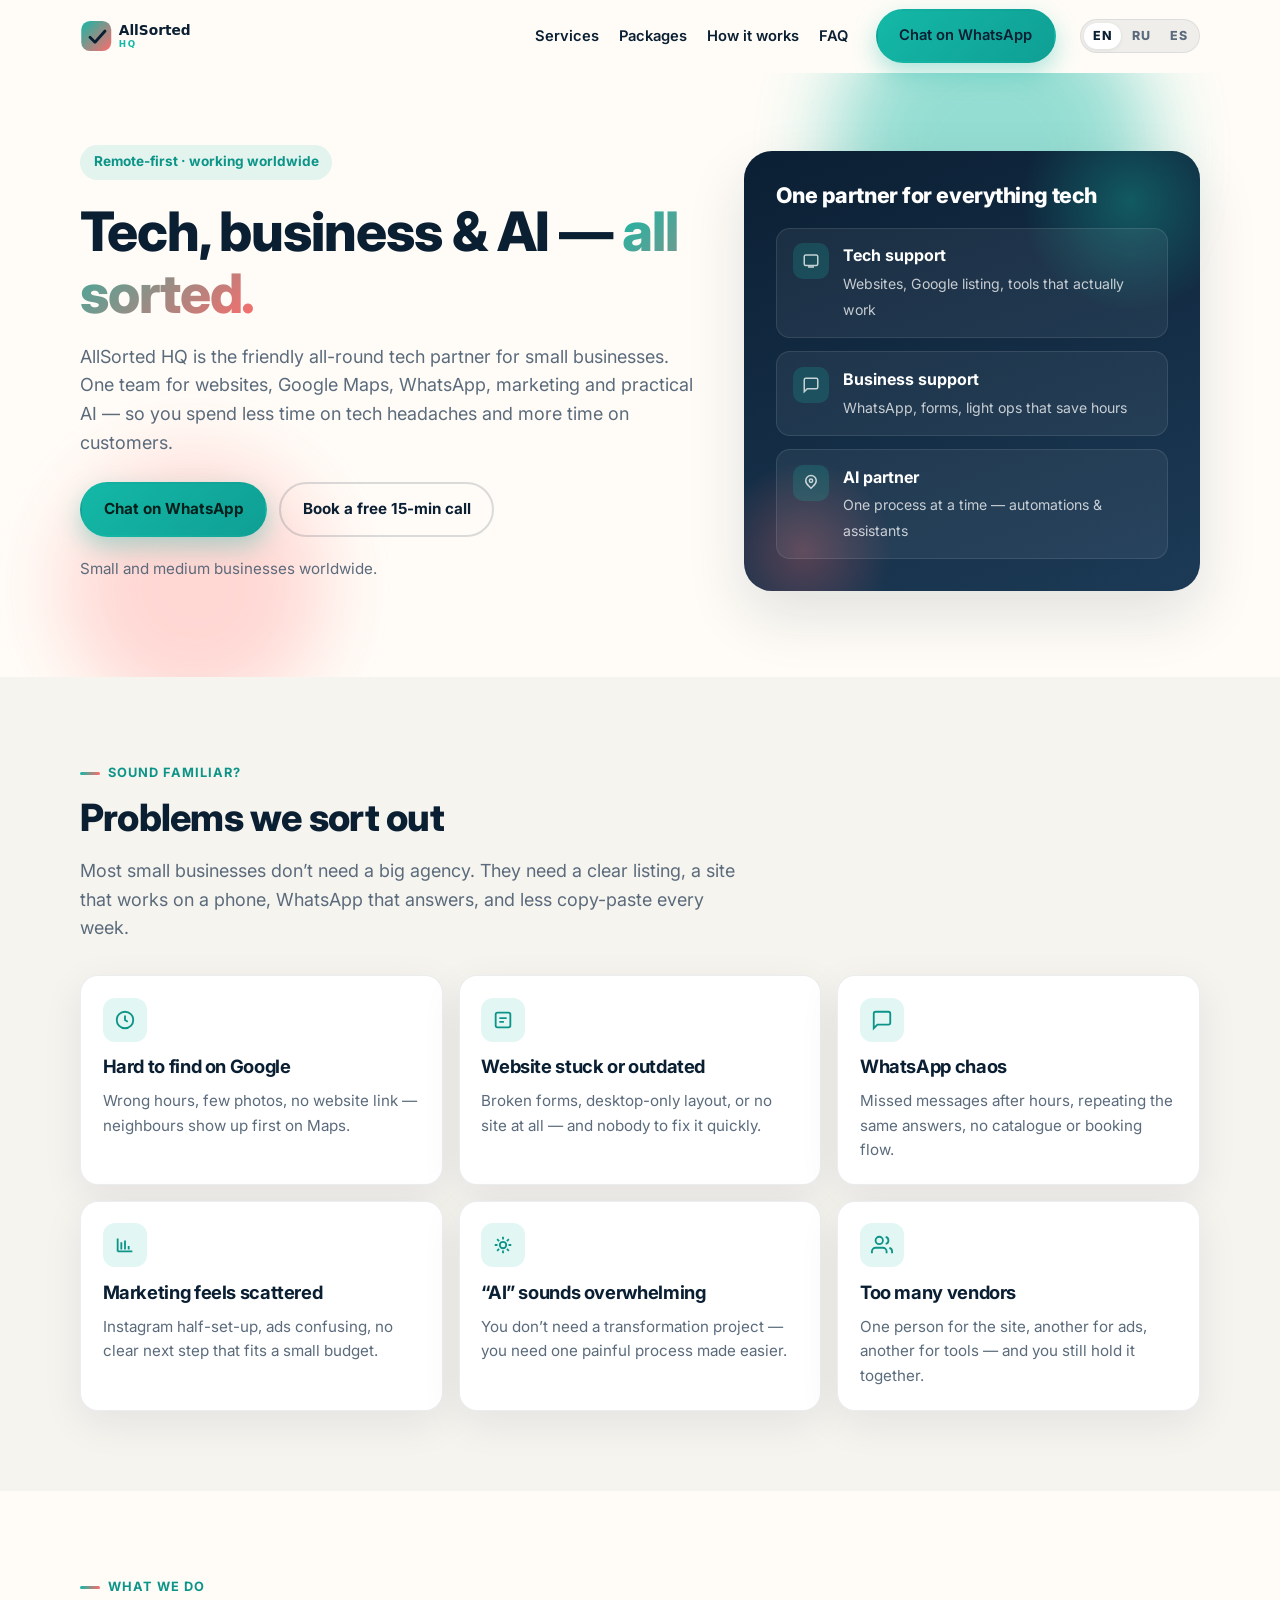
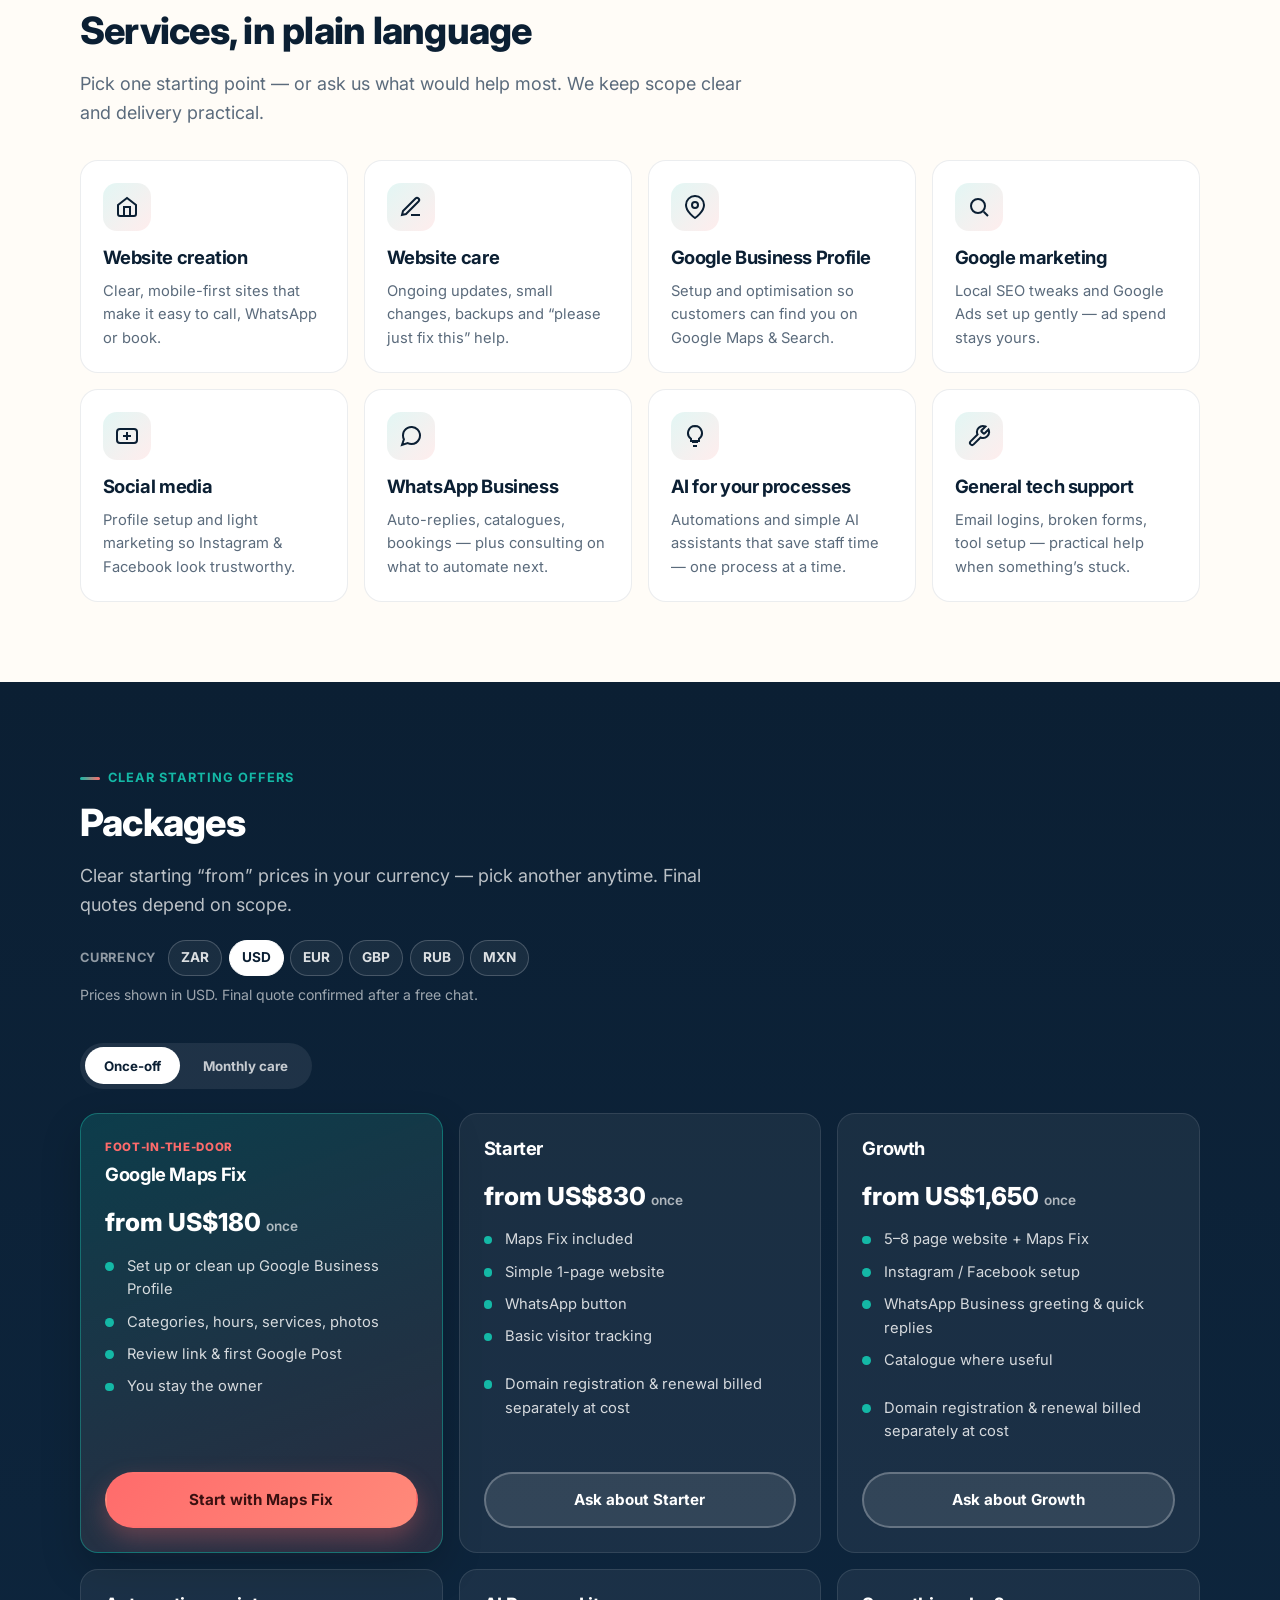
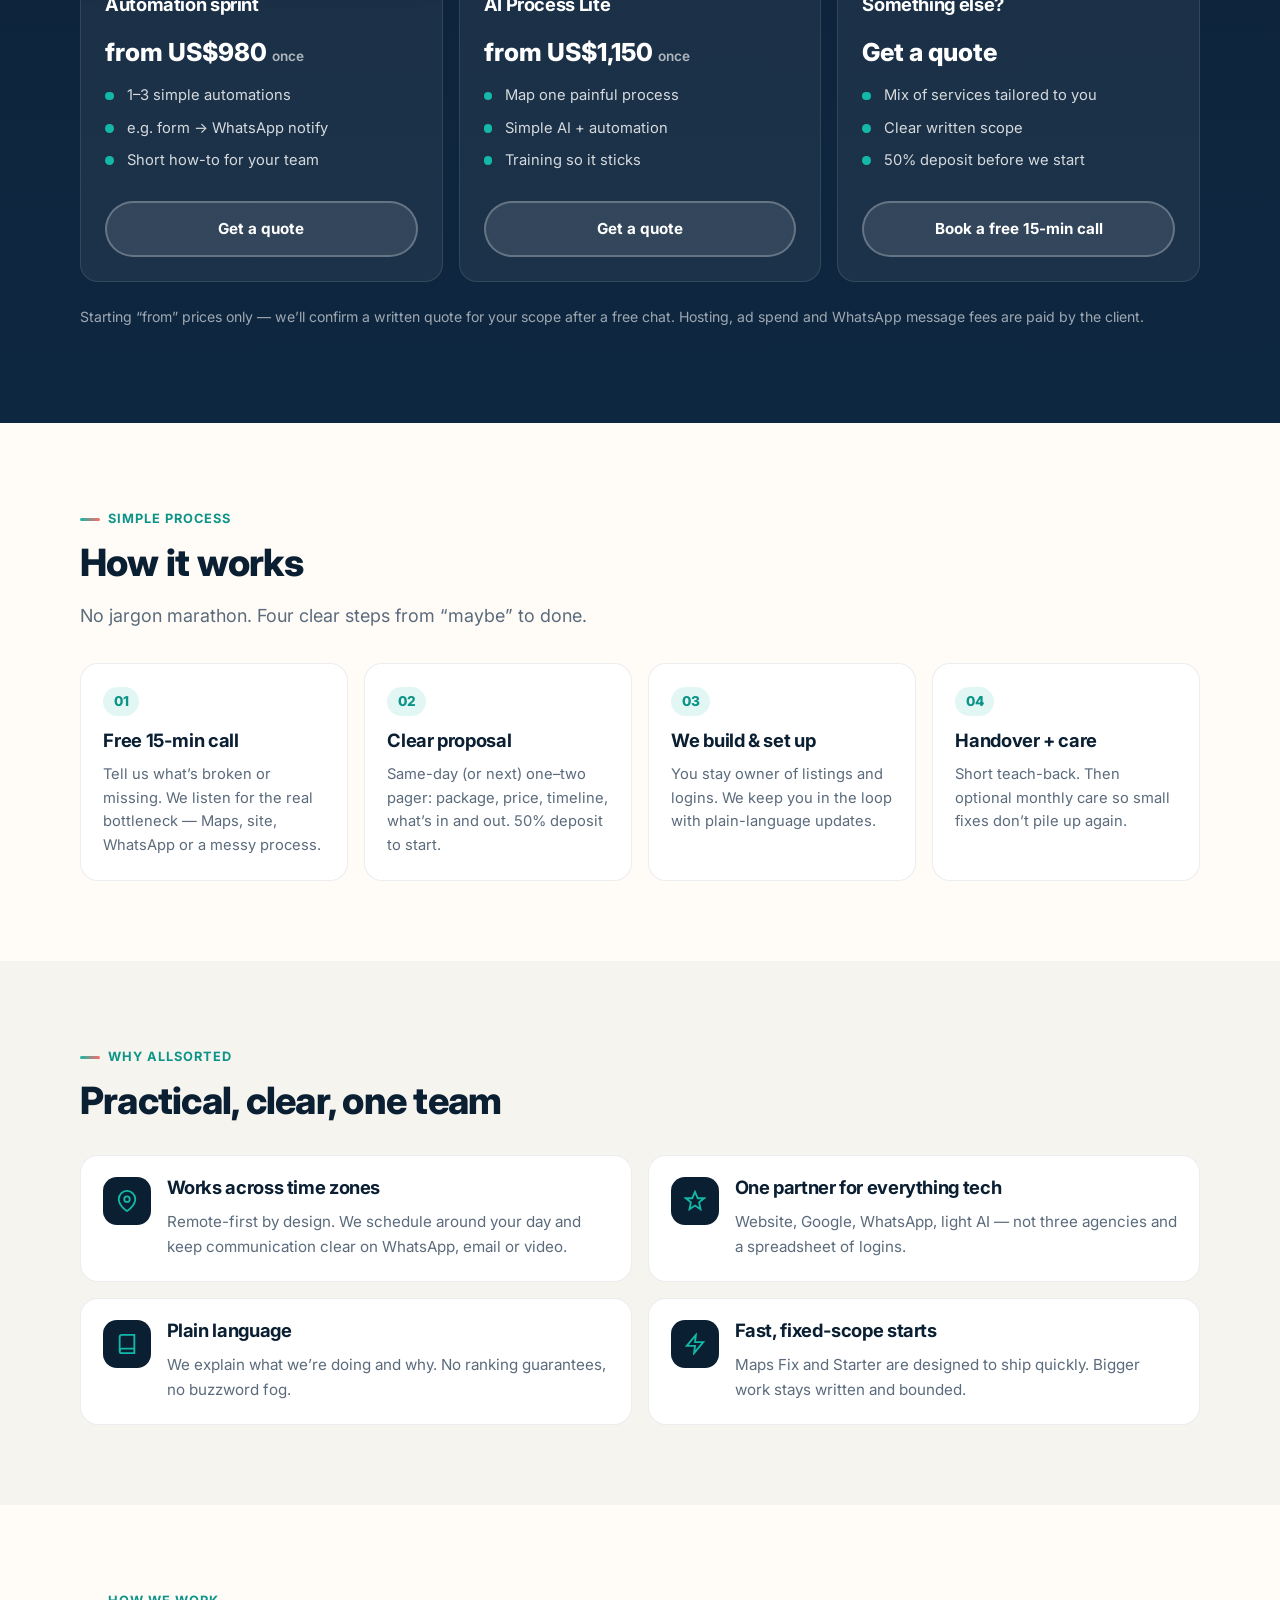
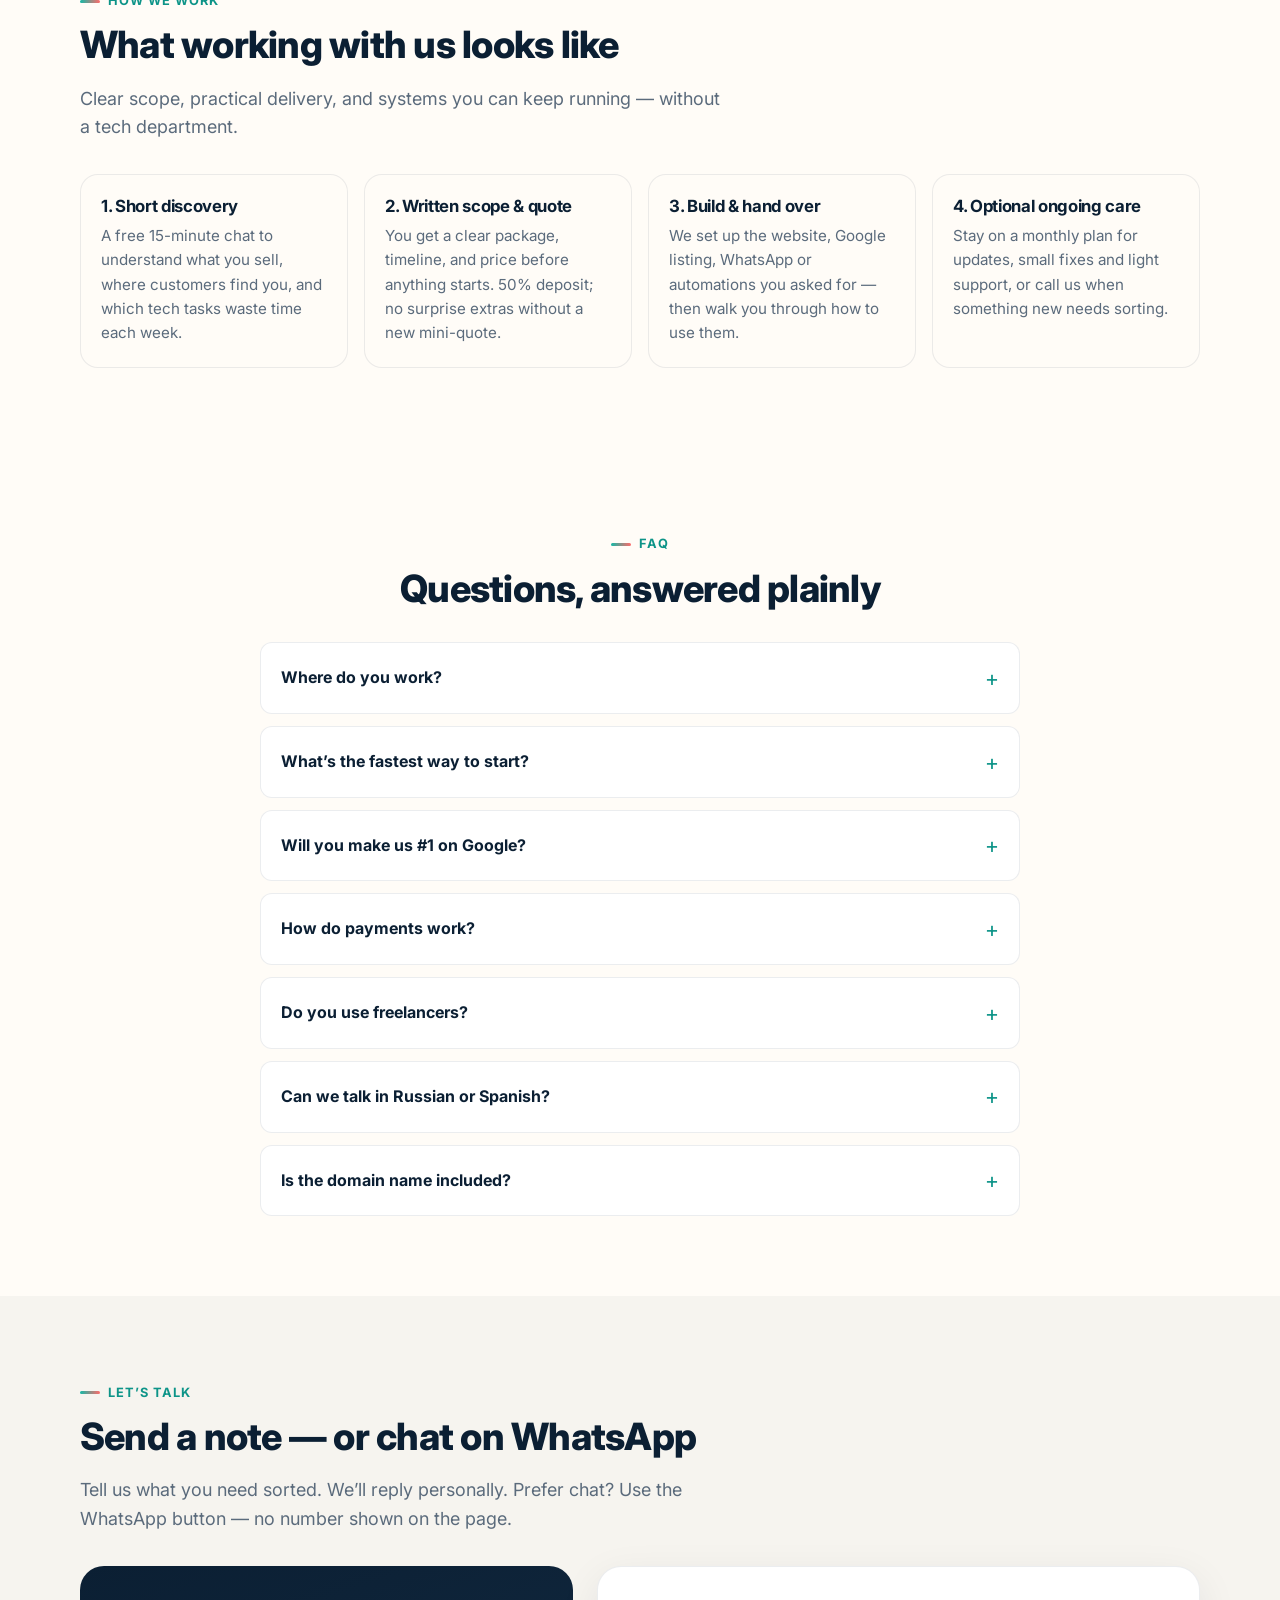
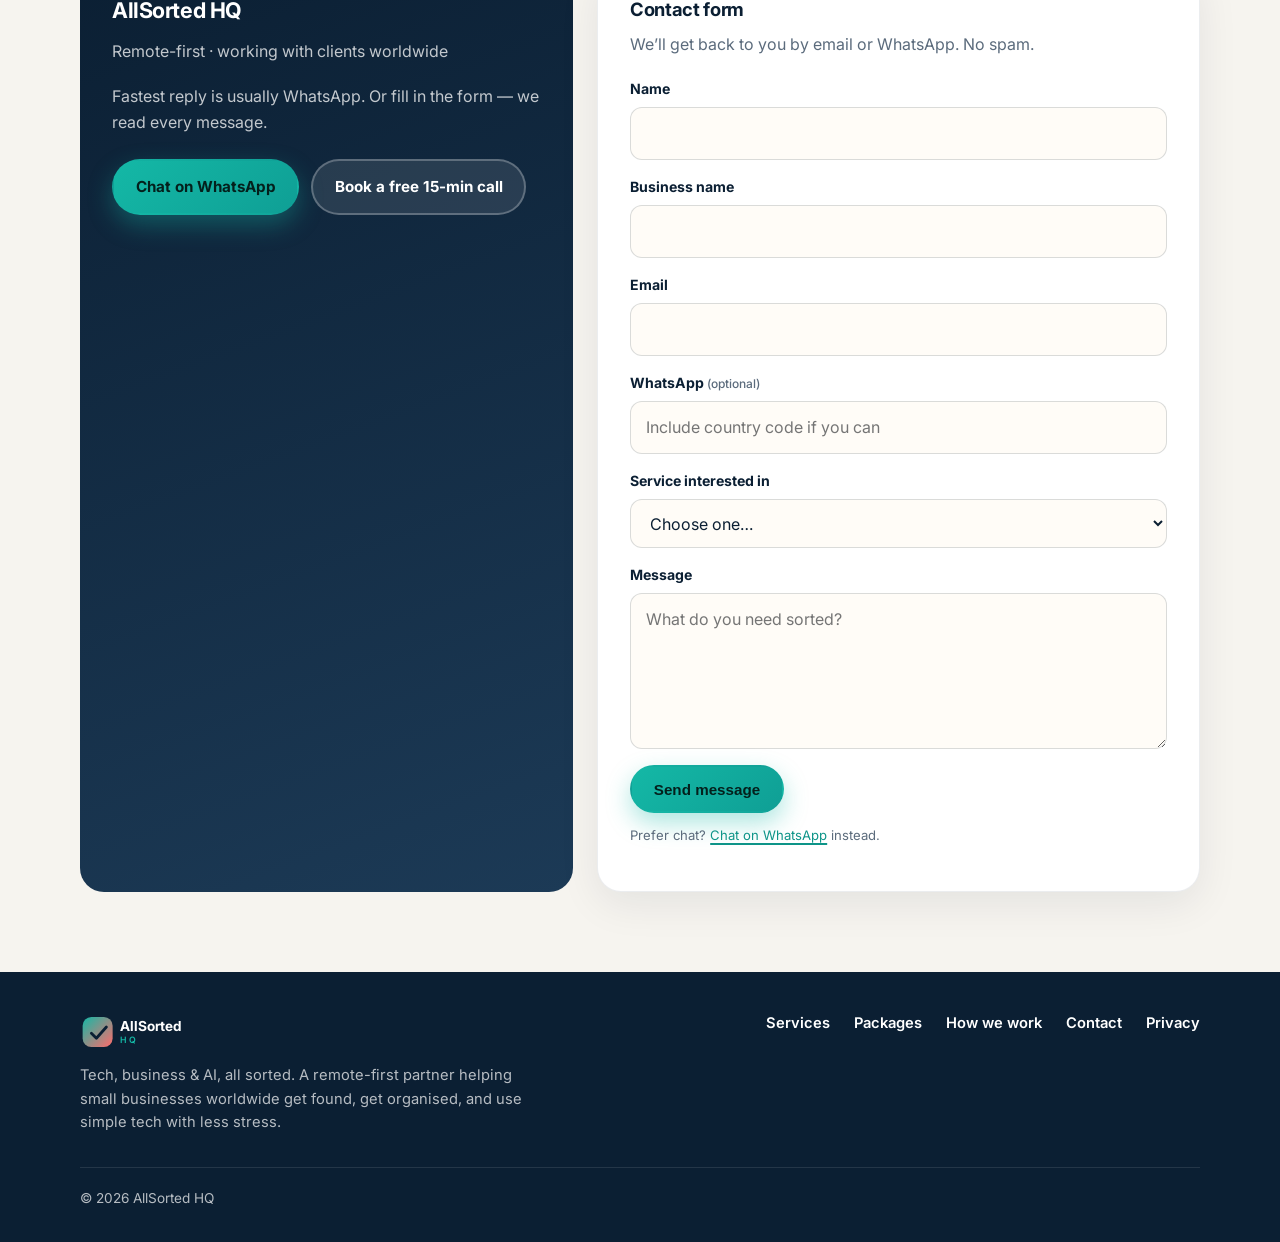
==== commit 984961b9: "Add note: domain registration/renewal billed separately at cost (EN/RU/ES)" ====
--- a/index.html
+++ b/index.html
@@ -274,6 +274,7 @@
                 <li data-i18n="pkg.starter.2">Simple 1-page website</li>
                 <li data-i18n="pkg.starter.3">WhatsApp button</li>
                 <li data-i18n="pkg.starter.4">Basic visitor tracking</li>
+                <li class="pkg-note" data-i18n="pkg.domain.note">Domain registration &amp; renewal billed separately at cost</li>
               </ul>
               <a class="btn btn-light" data-cta="whatsapp" href="#contact" data-i18n="pkg.starter.cta">Ask about Starter</a>
             </article>
@@ -285,6 +286,7 @@
                 <li data-i18n="pkg.growth.2">Instagram / Facebook setup</li>
                 <li data-i18n="pkg.growth.3">WhatsApp Business greeting &amp; quick replies</li>
                 <li data-i18n="pkg.growth.4">Catalogue where useful</li>
+                <li class="pkg-note" data-i18n="pkg.domain.note">Domain registration &amp; renewal billed separately at cost</li>
               </ul>
               <a class="btn btn-light" data-cta="whatsapp" href="#contact" data-i18n="pkg.growth.cta">Ask about Growth</a>
             </article>
@@ -510,6 +512,10 @@
           <div class="faq-item reveal">
             <button class="faq-q" type="button" aria-expanded="false" data-i18n="faq.6.q">Can we talk in Russian or Spanish?</button>
             <div class="faq-a" data-i18n="faq.6.a">Yes. Use the language switcher at the top of the page — we work in English, Русский and Español.</div>
+          </div>
+          <div class="faq-item reveal">
+            <button class="faq-q" type="button" aria-expanded="false" data-i18n="faq.7.q">Is the domain name included?</button>
+            <div class="faq-a" data-i18n="faq.7.a">Domain registration and yearly renewal are billed separately, at cost, on top of our service price. The domain is registered in your name, so you own it outright.</div>
           </div>
         </div>
       </div>
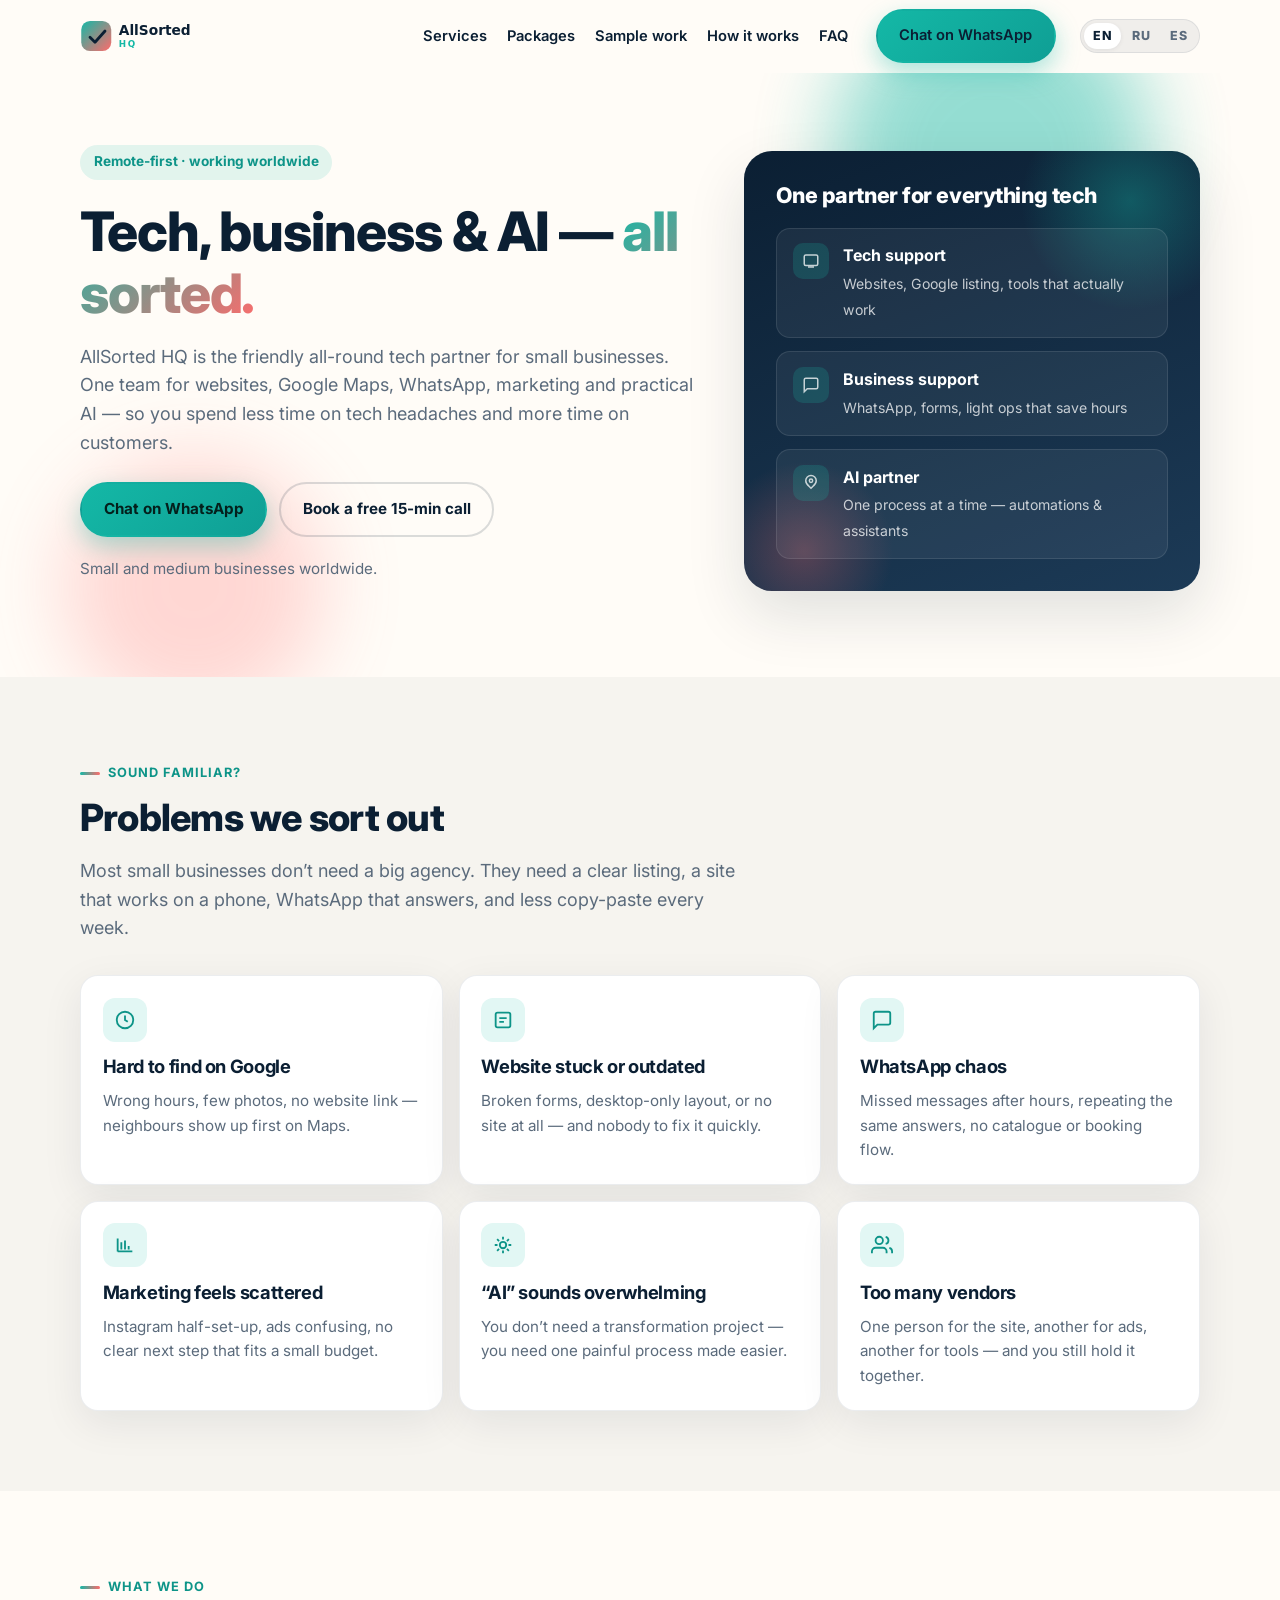
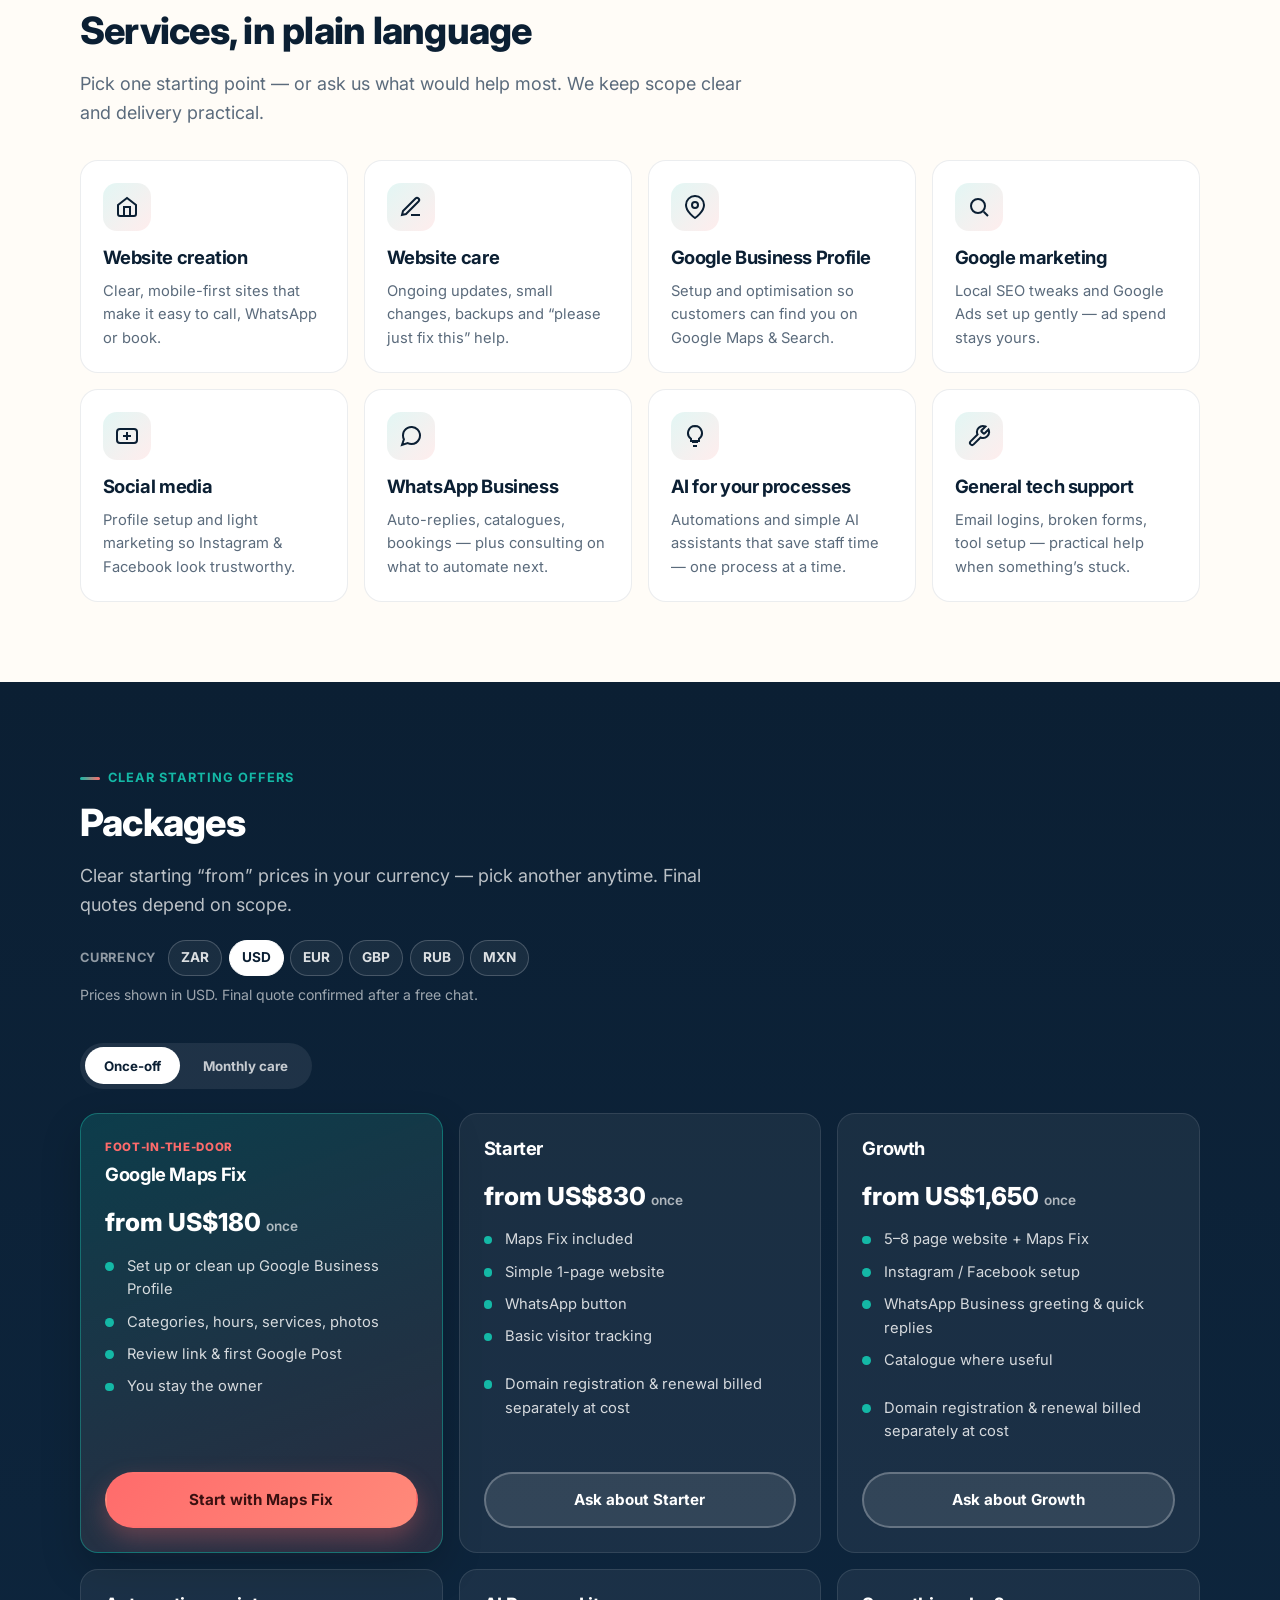
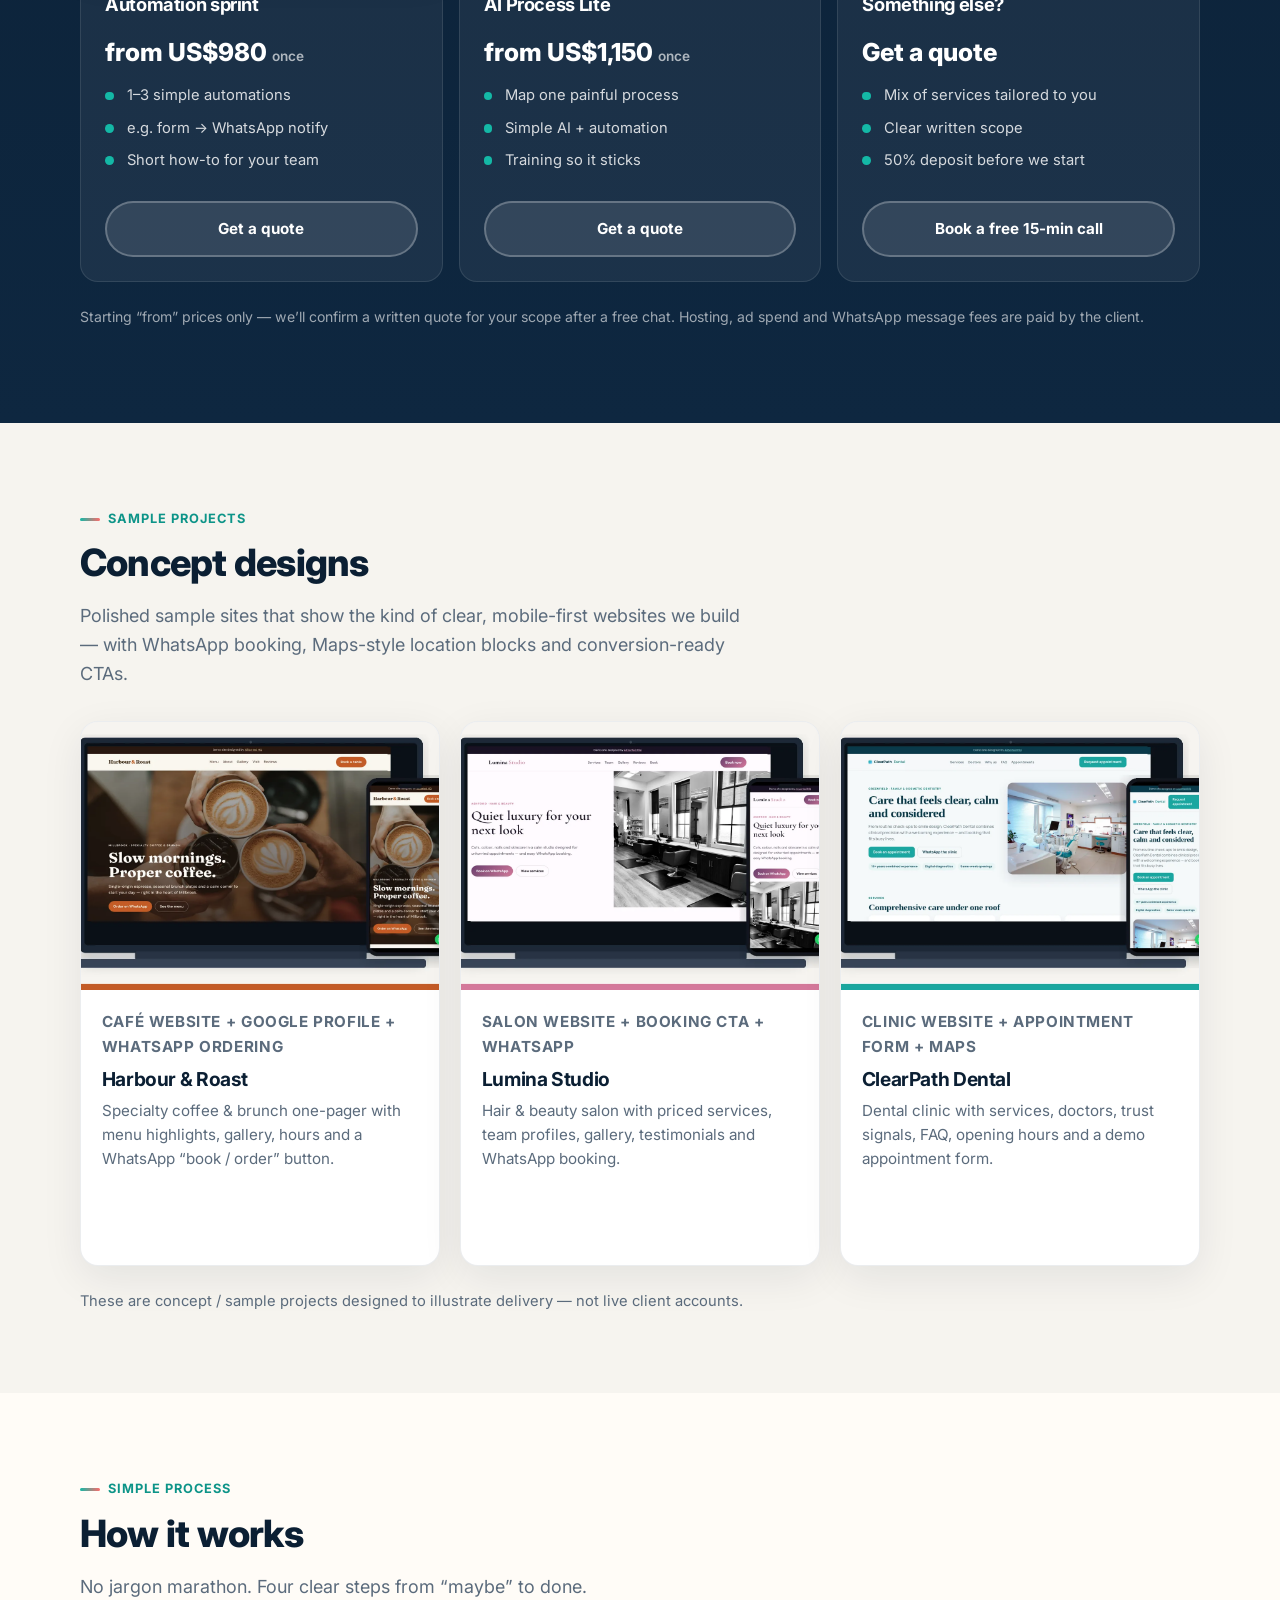
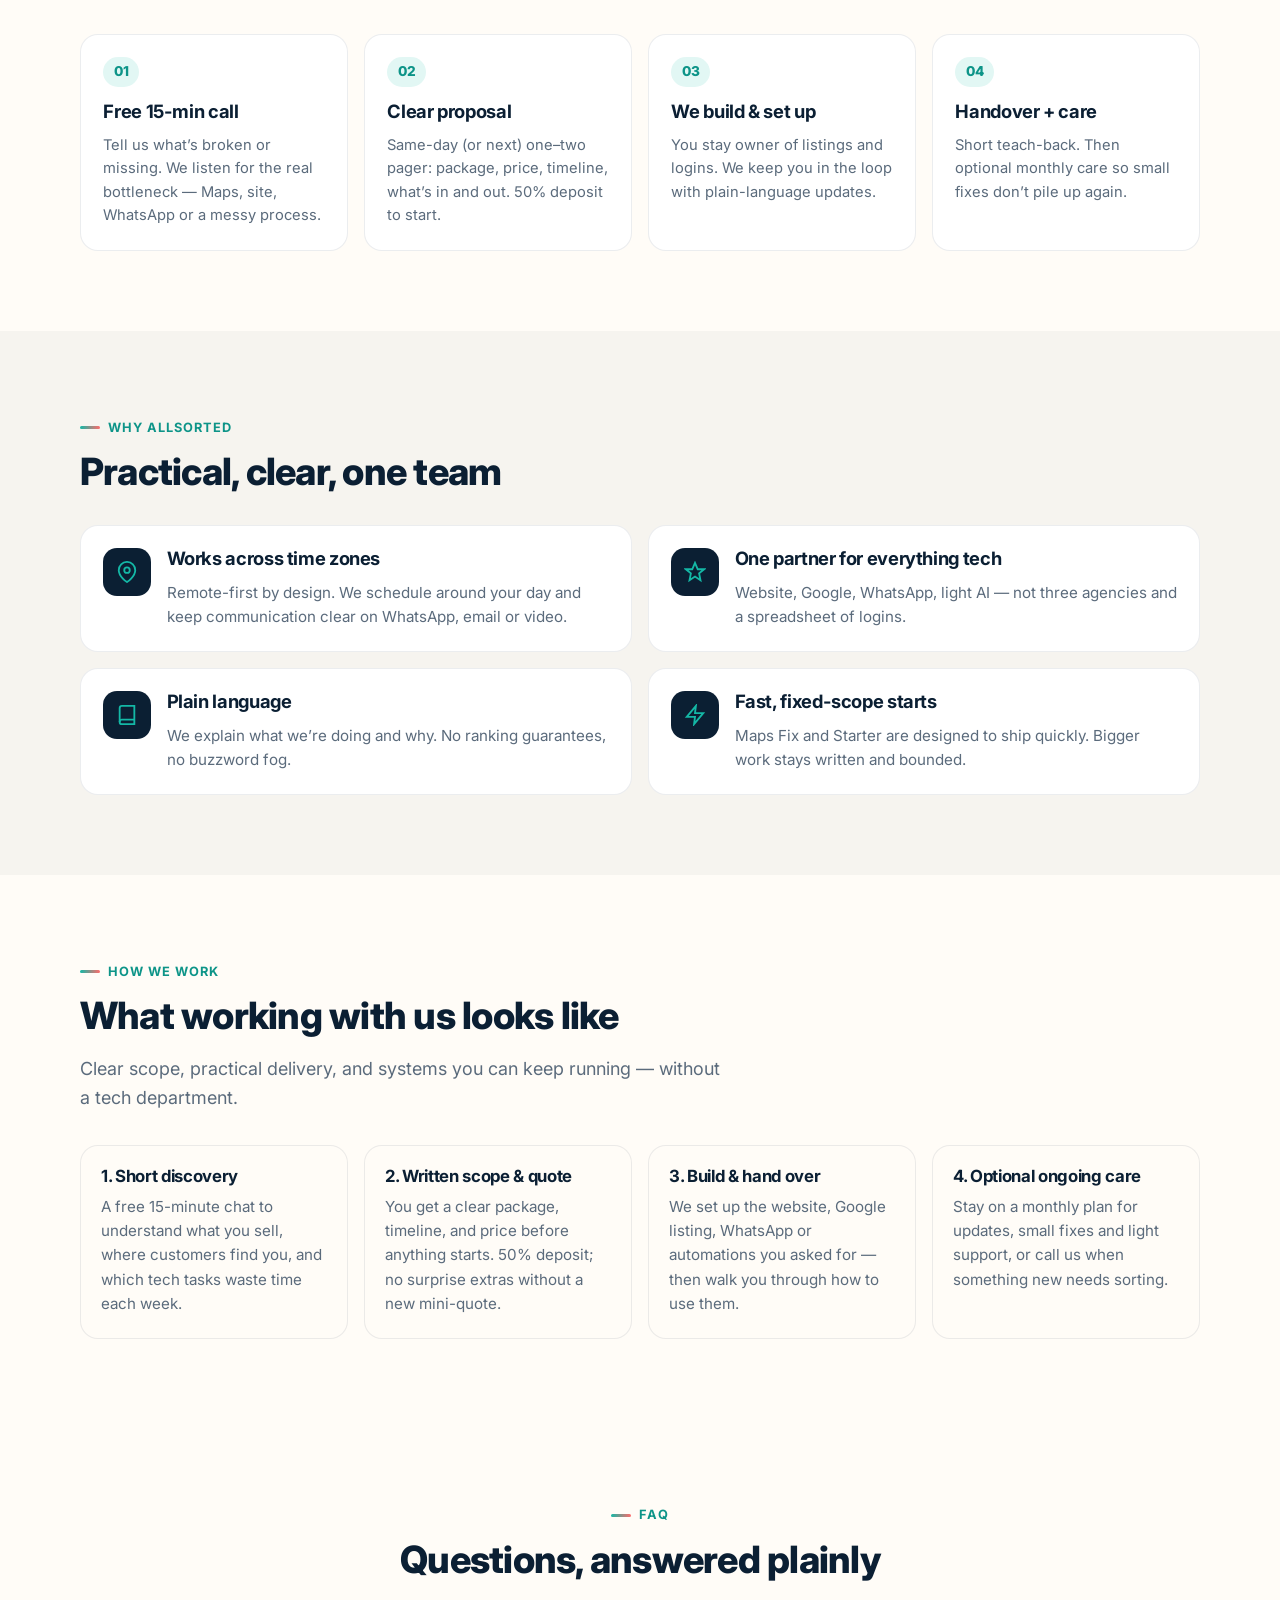
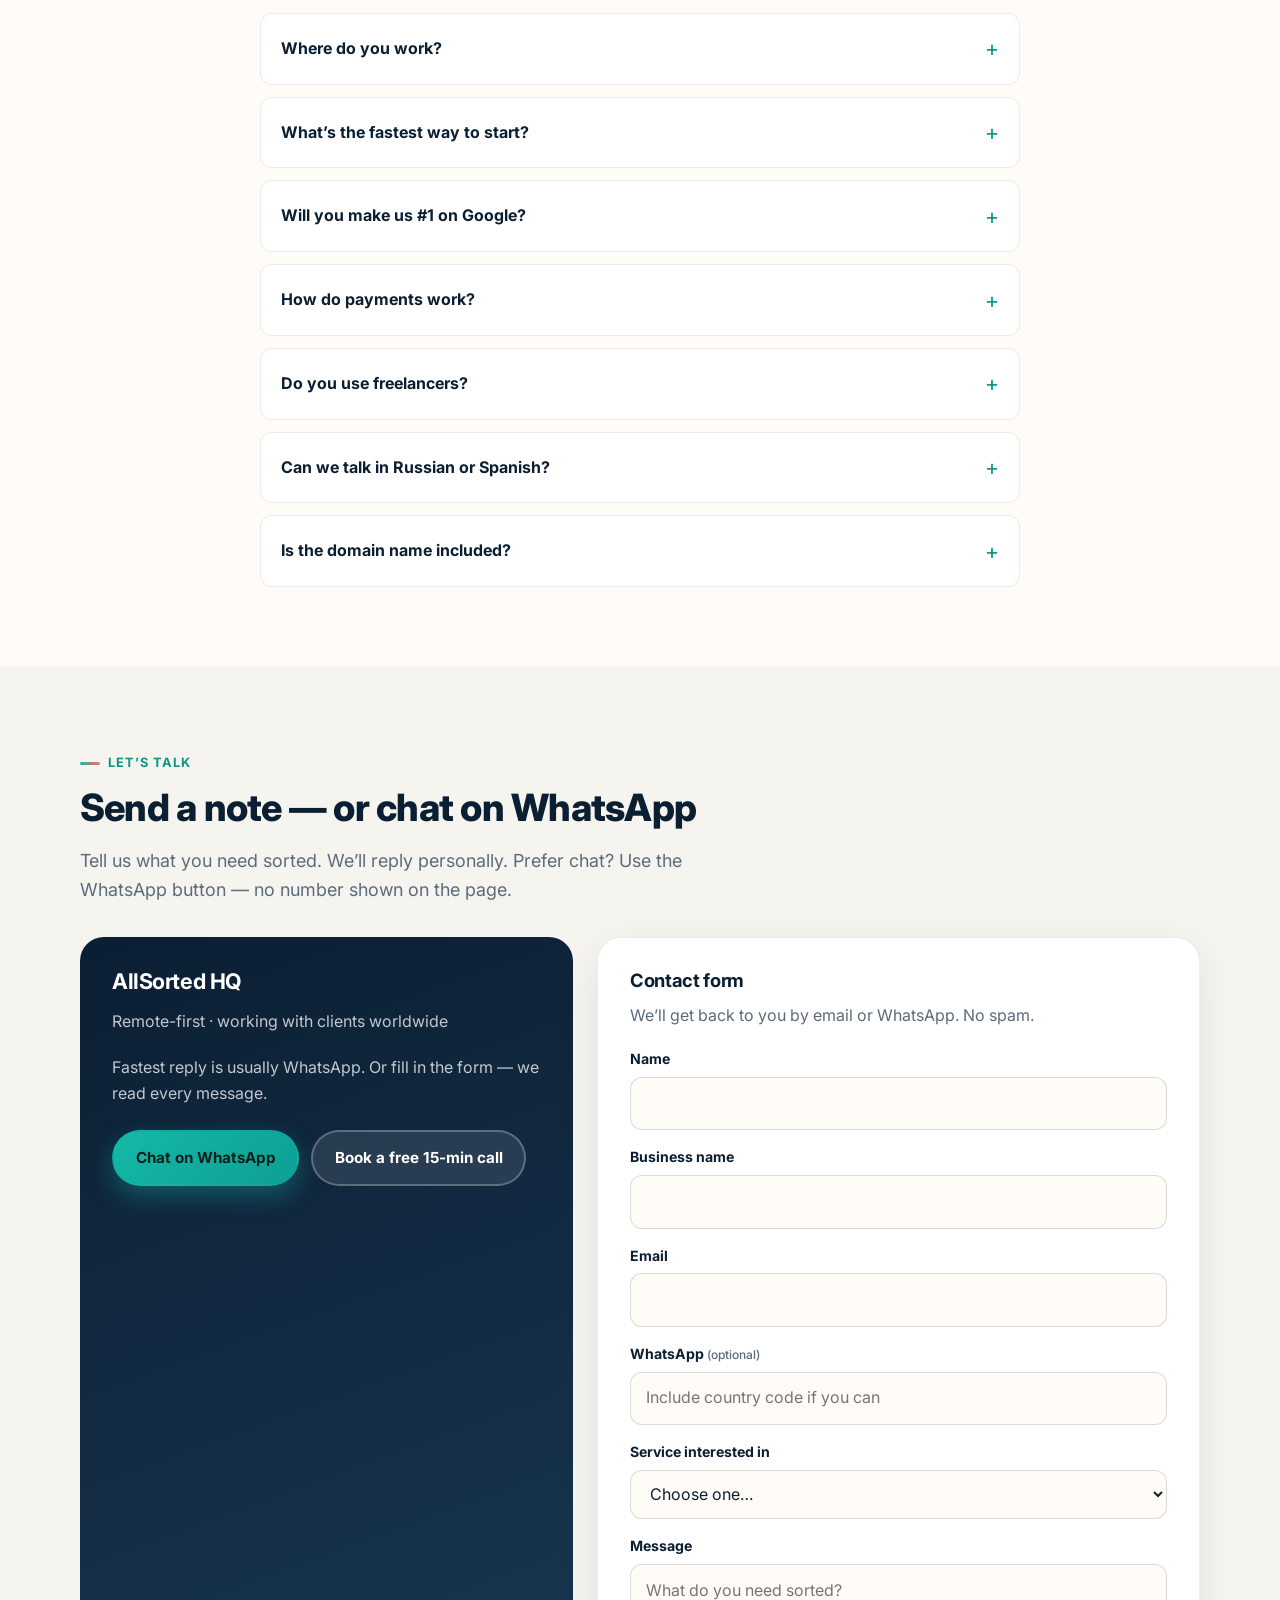
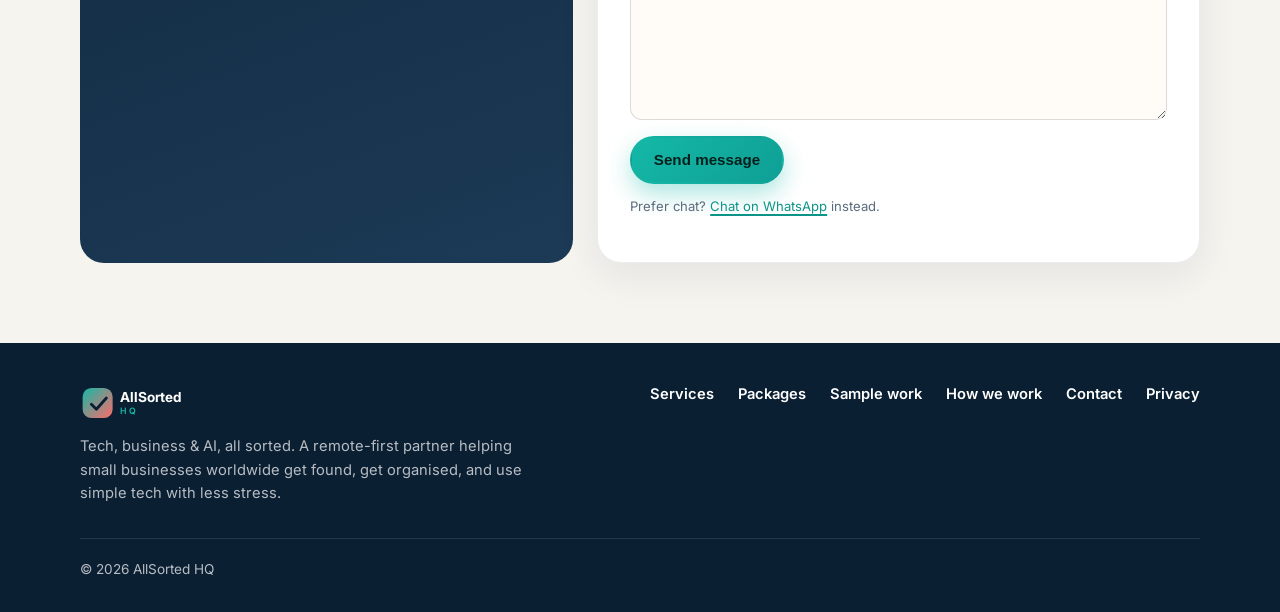
==== commit 4ad870ef: "Add sample work demos (café, salon, clinic) and portfolio section Three fictional one-page demos sho" ====
--- a/index.html
+++ b/index.html
@@ -64,6 +64,7 @@
         <ul class="nav-links">
           <li><a href="#services" data-i18n="nav.services">Services</a></li>
           <li><a href="#packages" data-i18n="nav.packages">Packages</a></li>
+          <li><a href="#work" data-i18n="nav.work">Sample work</a></li>
           <li><a href="#how" data-i18n="nav.how">How it works</a></li>
           <li><a href="#faq" data-i18n="nav.faq">FAQ</a></li>
           <li class="nav-cta"><a class="btn btn-primary" data-cta="whatsapp" href="#contact" data-i18n="nav.whatsapp">Chat on WhatsApp</a></li>
@@ -388,6 +389,52 @@
         </div>
 
         <p class="pkg-note" data-i18n="packages.note">Starting “from” prices only — we’ll confirm a written quote for your scope after a free chat. Hosting, ad spend and WhatsApp message fees are paid by the client.</p>
+      </div>
+    </section>
+
+
+    <!-- SAMPLE WORK -->
+    <section class="section work" id="work" aria-labelledby="work-title">
+      <div class="container">
+        <p class="eyebrow" data-i18n="work.eyebrow">Sample projects</p>
+        <h2 id="work-title" class="reveal" data-i18n="work.title">Concept designs</h2>
+        <p class="lead reveal" data-i18n="work.lead">Polished sample sites that show the kind of clear, mobile-first websites we build — with WhatsApp booking, Maps-style location blocks and conversion-ready CTAs.</p>
+        <div class="work-grid">
+          <article class="work-card reveal">
+            <a class="work-media" href="demos/cafe/" target="_blank" rel="noopener">
+              <img src="assets/work/cafe-mockup.webp" alt="Harbour &amp; Roast café website mockup" width="960" height="720" loading="lazy" />
+            </a>
+            <div class="work-body">
+              <p class="work-type" data-i18n="work.cafe.type">Café website + Google profile + WhatsApp ordering</p>
+              <h3 data-i18n="work.cafe.title">Harbour &amp; Roast</h3>
+              <p data-i18n="work.cafe.desc">Specialty coffee &amp; brunch one-pager with menu highlights, gallery, hours and a WhatsApp “book / order” button.</p>
+              <a class="btn btn-light" href="demos/cafe/" target="_blank" rel="noopener" data-i18n="work.view">View live demo</a>
+            </div>
+          </article>
+          <article class="work-card reveal">
+            <a class="work-media" href="demos/salon/" target="_blank" rel="noopener">
+              <img src="assets/work/salon-mockup.webp" alt="Lumina Studio salon website mockup" width="960" height="720" loading="lazy" />
+            </a>
+            <div class="work-body">
+              <p class="work-type" data-i18n="work.salon.type">Salon website + booking CTA + WhatsApp</p>
+              <h3 data-i18n="work.salon.title">Lumina Studio</h3>
+              <p data-i18n="work.salon.desc">Hair &amp; beauty salon with priced services, team profiles, gallery, testimonials and WhatsApp booking.</p>
+              <a class="btn btn-light" href="demos/salon/" target="_blank" rel="noopener" data-i18n="work.view">View live demo</a>
+            </div>
+          </article>
+          <article class="work-card reveal">
+            <a class="work-media" href="demos/clinic/" target="_blank" rel="noopener">
+              <img src="assets/work/clinic-mockup.webp" alt="ClearPath Dental clinic website mockup" width="960" height="720" loading="lazy" />
+            </a>
+            <div class="work-body">
+              <p class="work-type" data-i18n="work.clinic.type">Clinic website + appointment form + Maps</p>
+              <h3 data-i18n="work.clinic.title">ClearPath Dental</h3>
+              <p data-i18n="work.clinic.desc">Dental clinic with services, doctors, trust signals, FAQ, opening hours and a demo appointment form.</p>
+              <a class="btn btn-light" href="demos/clinic/" target="_blank" rel="noopener" data-i18n="work.view">View live demo</a>
+            </div>
+          </article>
+        </div>
+        <p class="work-note reveal" data-i18n="work.note">These are concept / sample projects designed to illustrate delivery — not live client accounts.</p>
       </div>
     </section>
 
@@ -615,7 +662,8 @@
         <nav class="footer-links" data-i18n-aria="footer.nav" aria-label="Footer">
           <a href="#services" data-i18n="footer.services">Services</a>
           <a href="#packages" data-i18n="footer.packages">Packages</a>
-          <a href="#working" data-i18n="footer.working">How we work</a>
+          <a href="#work" data-i18n="footer.work">Sample work</a>
+          <a href="#how" data-i18n="footer.working">How we work</a>
           <a href="#contact" data-i18n="footer.contact">Contact</a>
           <a href="privacy.html" data-i18n="footer.privacy">Privacy</a>
         </nav>
--- a/css/styles.css
+++ b/css/styles.css
@@ -1149,3 +1149,78 @@
     margin-left: auto;
   }
 }
+
+/* Sample work / portfolio */
+.work {
+  background: var(--sand);
+}
+.work-grid {
+  display: grid;
+  grid-template-columns: repeat(3, 1fr);
+  gap: 1.25rem;
+  margin-top: 2rem;
+}
+.work-card {
+  background: var(--white);
+  border: 1px solid var(--line);
+  border-radius: var(--radius);
+  overflow: hidden;
+  box-shadow: var(--shadow);
+  display: flex;
+  flex-direction: column;
+  transition: transform 0.25s var(--ease), box-shadow 0.25s var(--ease);
+}
+.work-card:hover {
+  transform: translateY(-4px);
+  box-shadow: var(--shadow-lg);
+}
+.work-media {
+  display: block;
+  background: linear-gradient(160deg, #e8eef4, #f6f4ef);
+  aspect-ratio: 4 / 3;
+  overflow: hidden;
+}
+.work-media img {
+  width: 100%;
+  height: 100%;
+  object-fit: cover;
+  object-position: top center;
+}
+.work-body {
+  padding: 1.25rem 1.3rem 1.45rem;
+  display: flex;
+  flex-direction: column;
+  gap: 0.55rem;
+  flex: 1;
+}
+.work-type {
+  margin: 0;
+  font-size: 0.78rem;
+  font-weight: 700;
+  letter-spacing: 0.04em;
+  text-transform: uppercase;
+  color: var(--teal-2);
+}
+.work-body h3 {
+  margin: 0;
+  font-size: 1.2rem;
+}
+.work-body p {
+  margin: 0;
+  color: var(--muted);
+  font-size: 0.95rem;
+  flex: 1;
+}
+.work-body .btn {
+  align-self: flex-start;
+  margin-top: 0.35rem;
+}
+.work-note {
+  margin: 1.5rem 0 0;
+  color: var(--muted);
+  font-size: 0.92rem;
+}
+@media (max-width: 960px) {
+  .work-grid { grid-template-columns: 1fr; }
+  .work-media { aspect-ratio: 16 / 10; }
+}
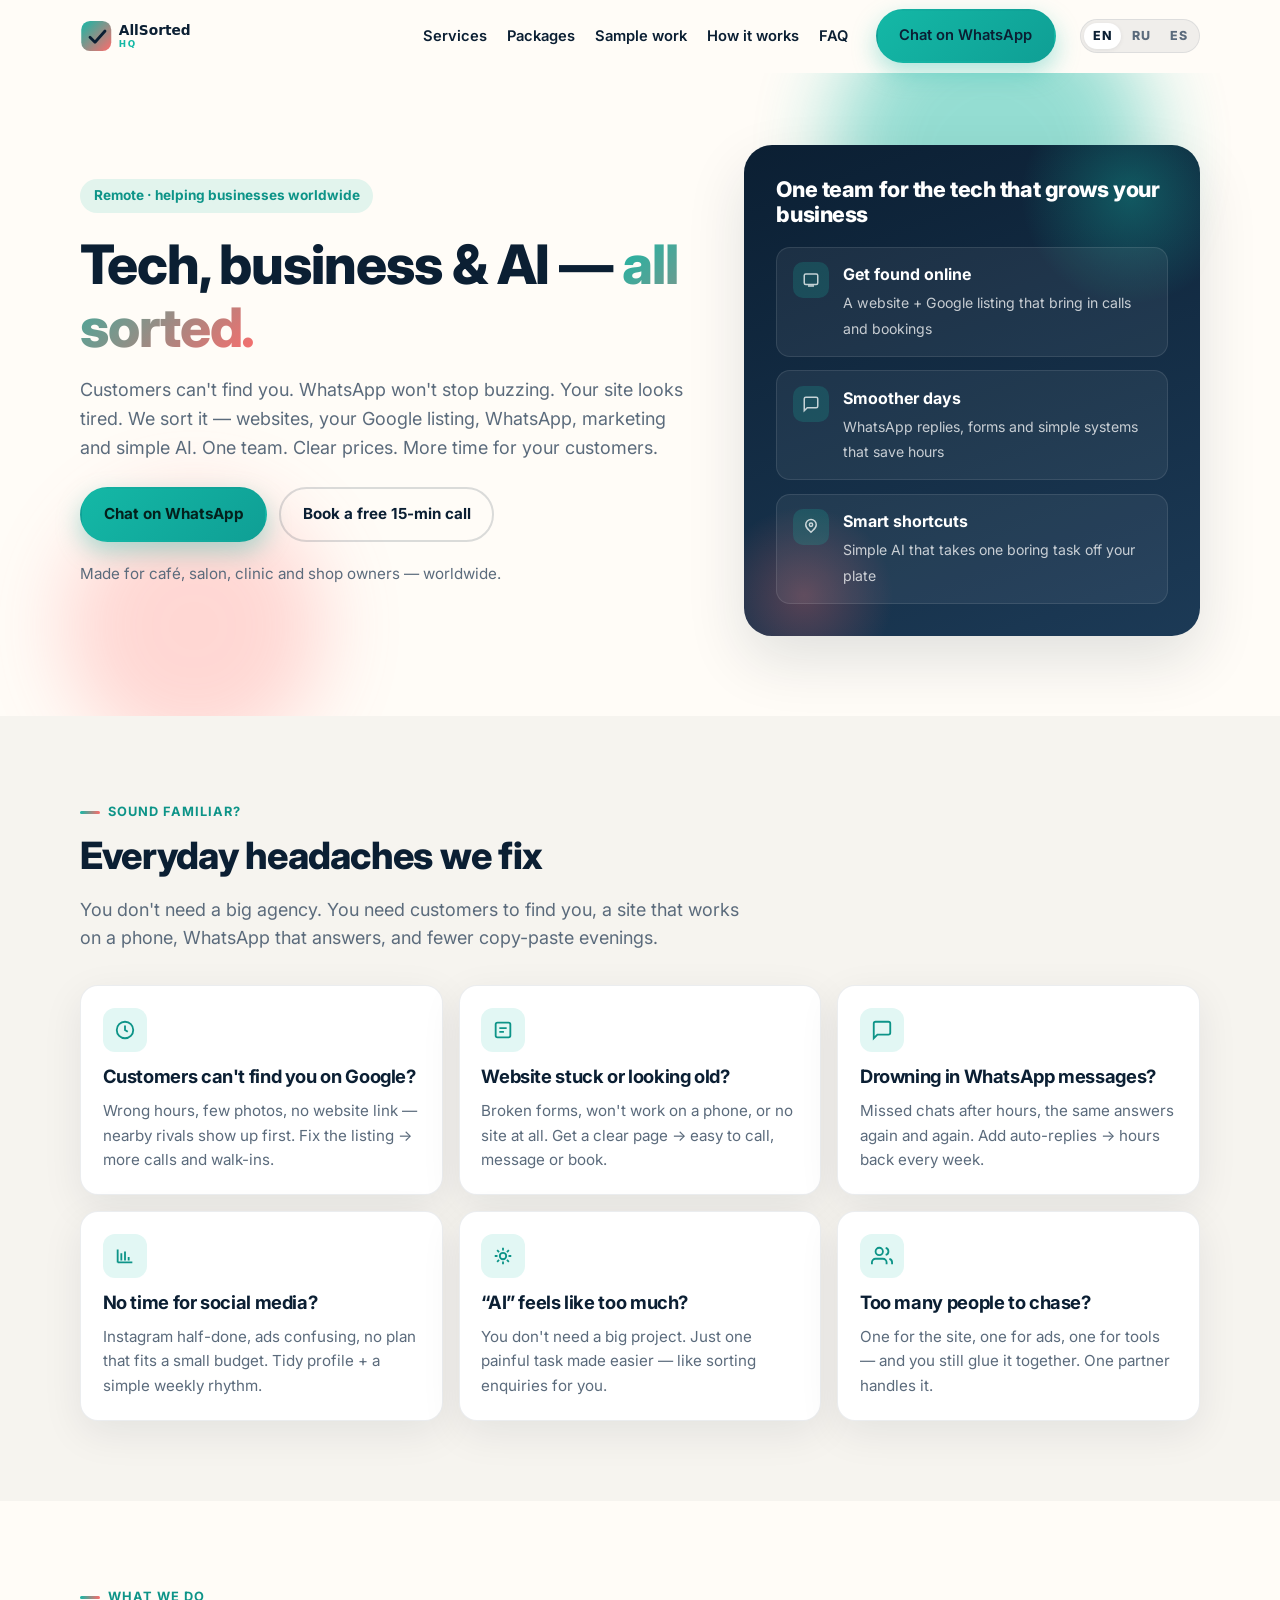
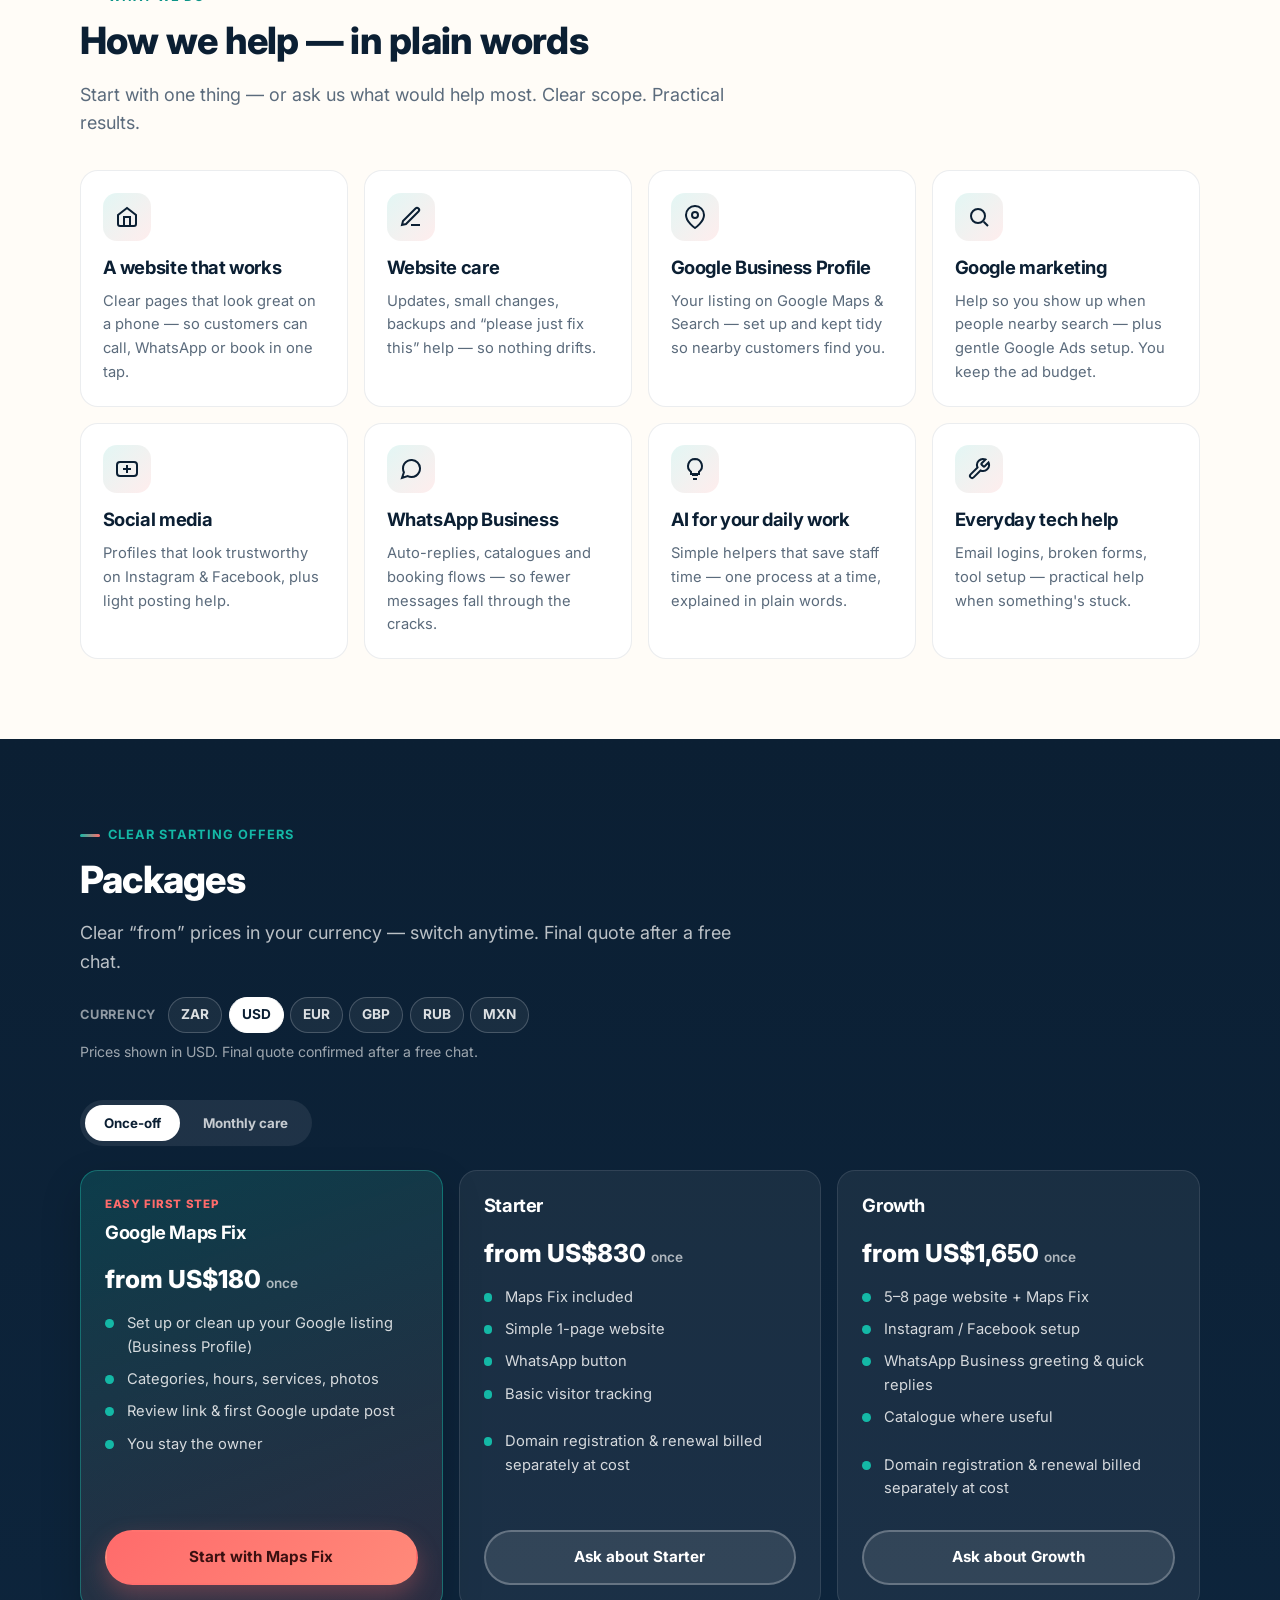
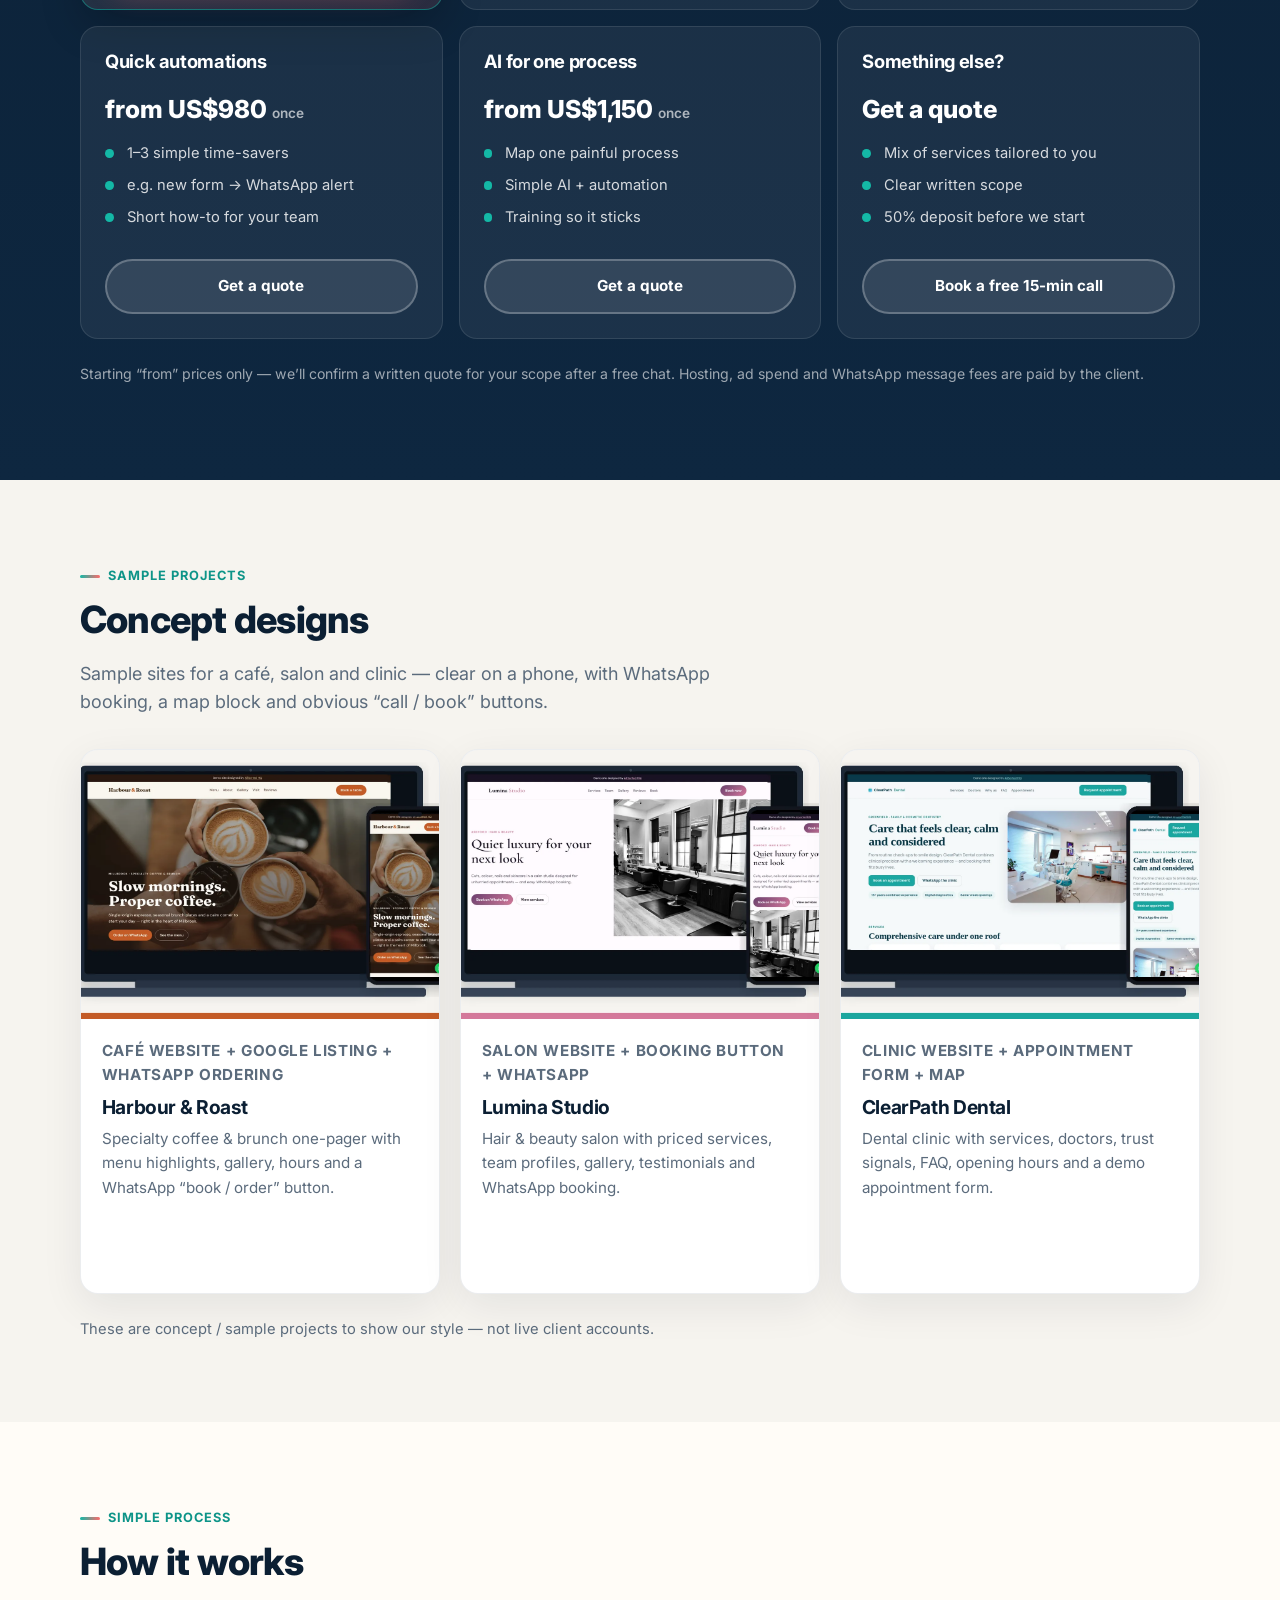
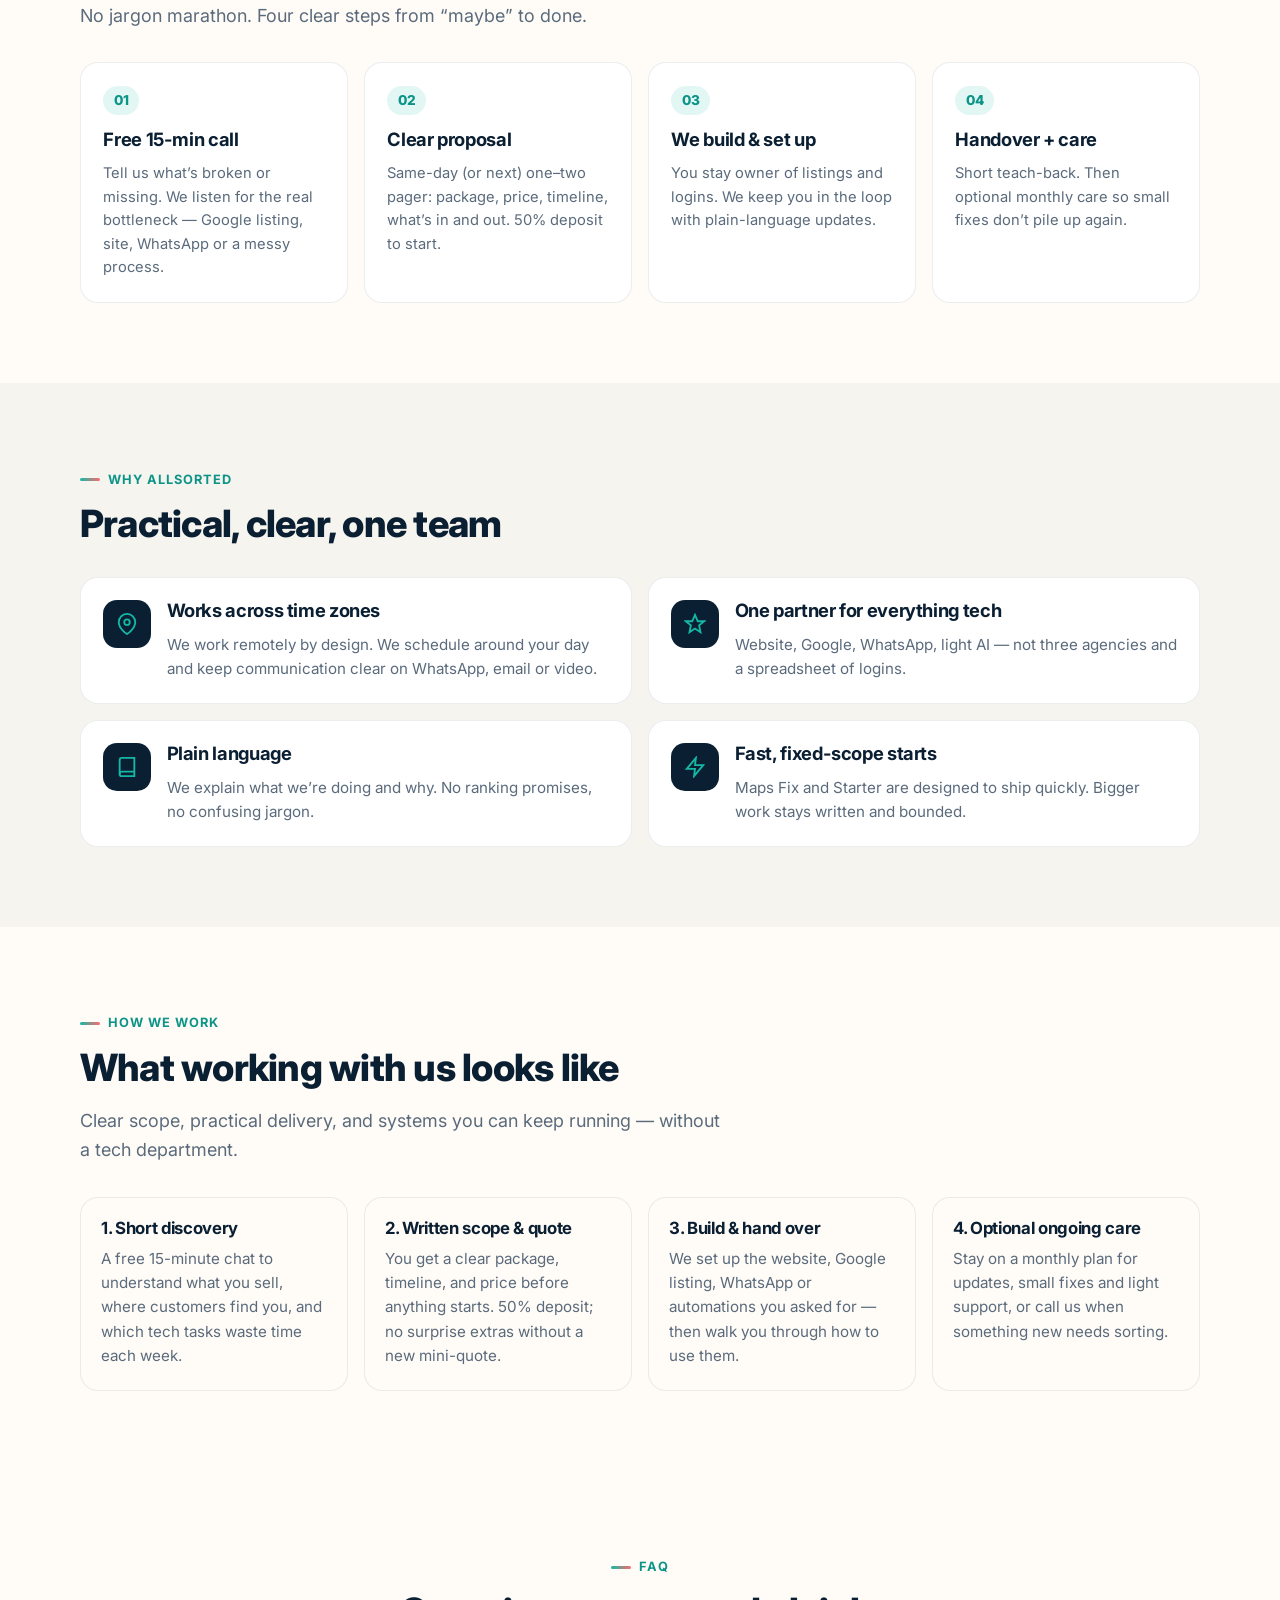
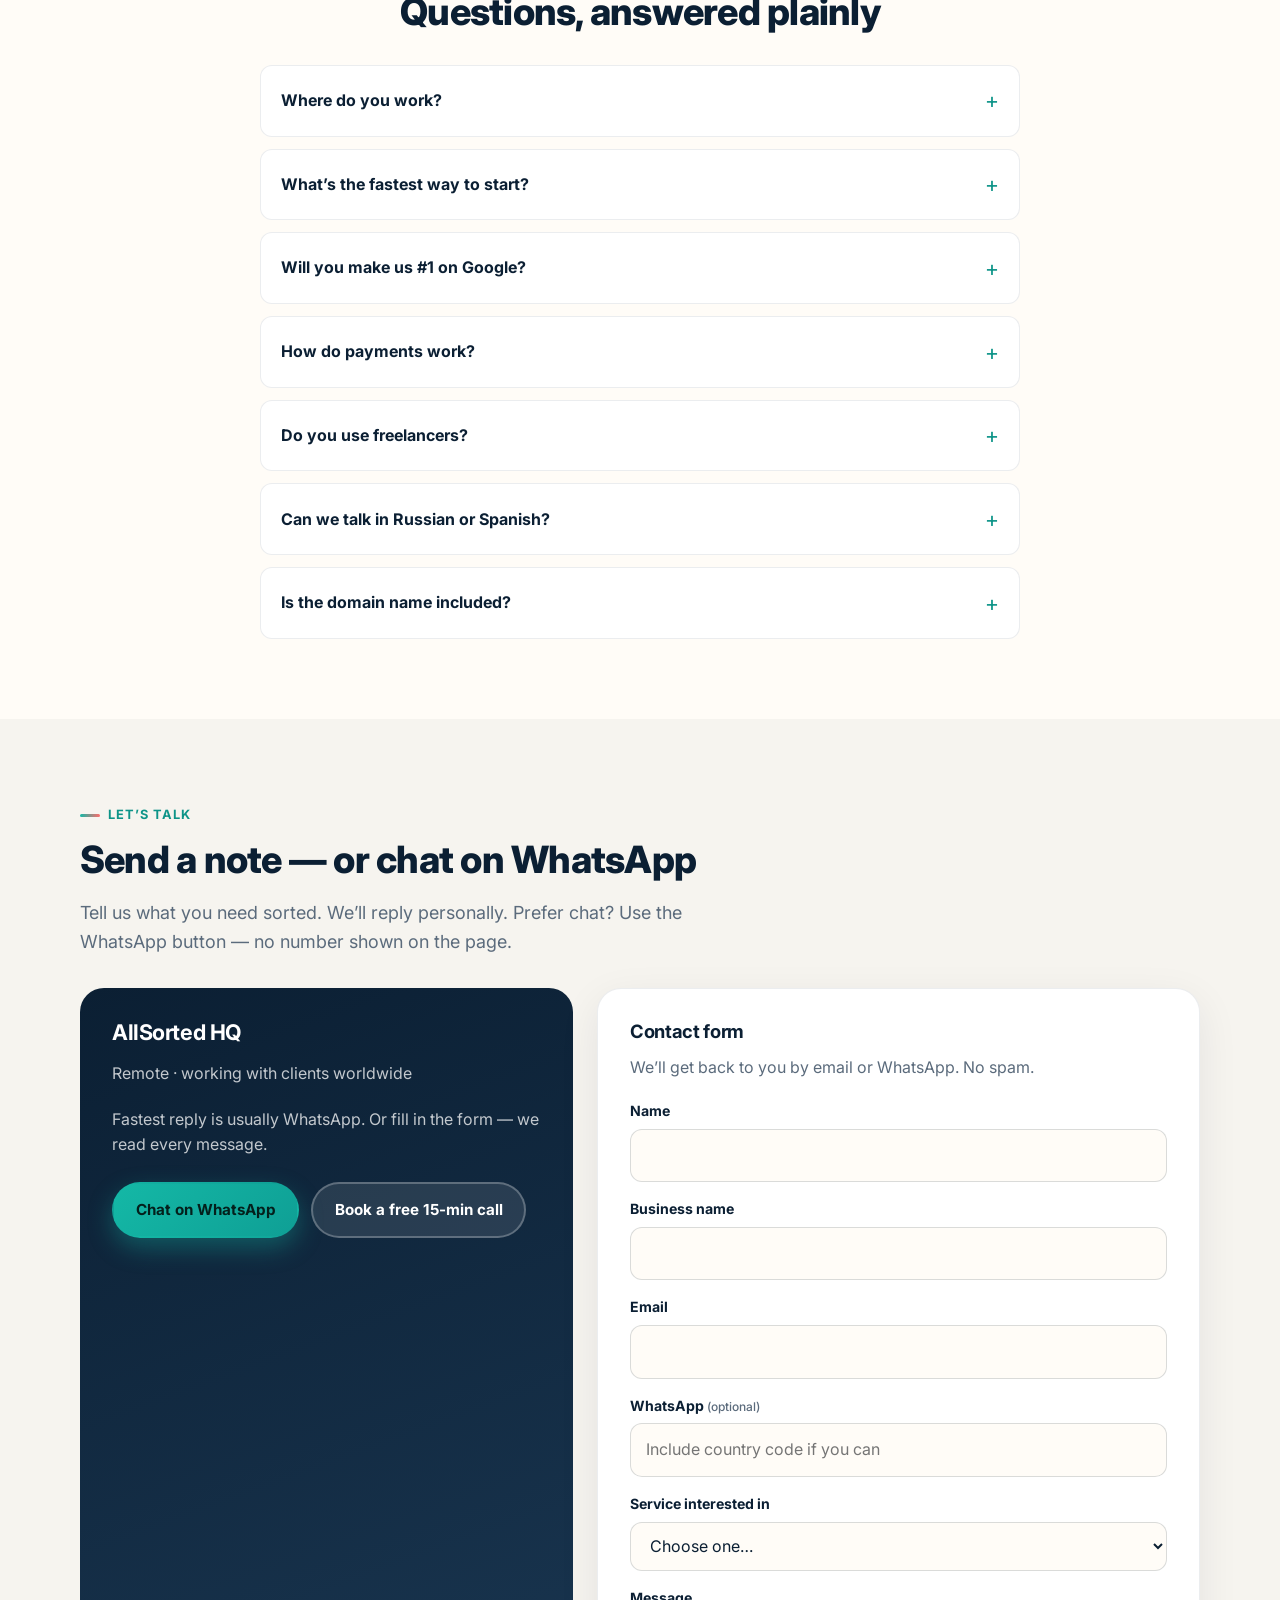
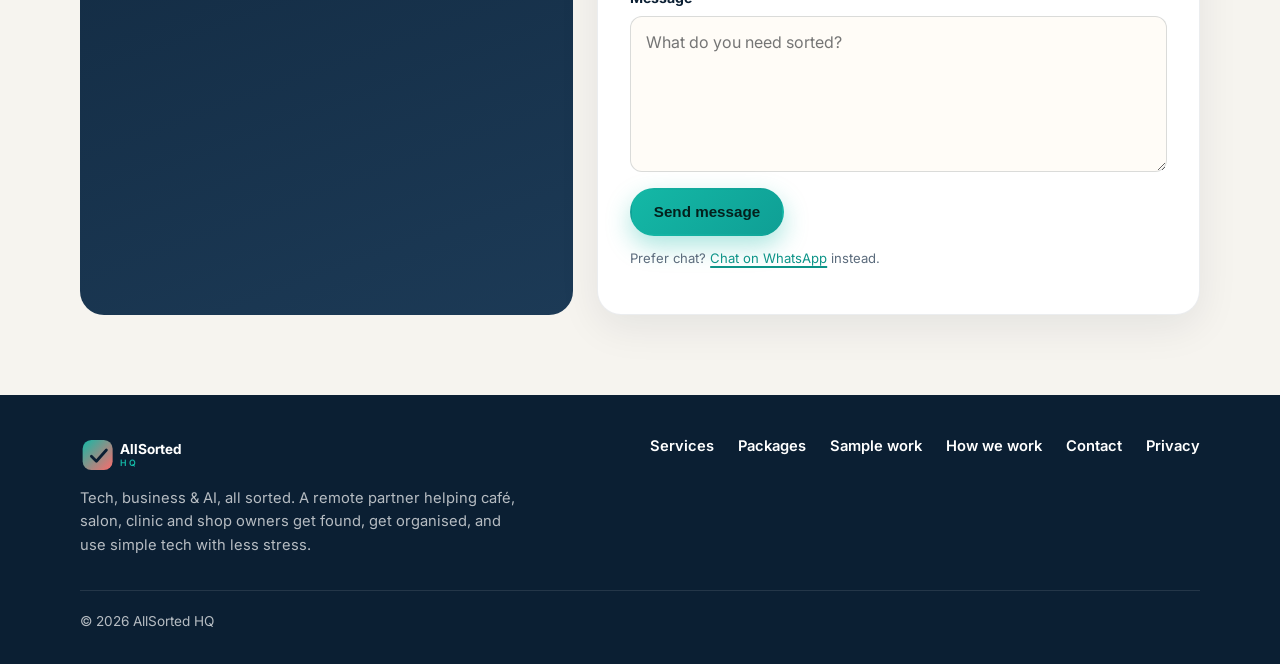
==== commit 7769233b: "Rewrite site copy for non-tech business owners (EN/RU/ES) Plain, catchy, problem-first wording for c" ====
--- a/index.html
+++ b/index.html
@@ -4,7 +4,7 @@
   <meta charset="utf-8" />
   <meta name="viewport" content="width=device-width, initial-scale=1" />
   <title>AllSorted HQ — Tech, business &amp; AI, all sorted.</title>
-  <meta name="description" content="AllSorted HQ is your friendly remote-first tech, business and AI partner for small businesses worldwide. Websites, Google Maps, WhatsApp, marketing and practical AI — one team for everything tech." />
+  <meta name="description" content="Websites, Google listing, WhatsApp, marketing and simple AI for café, salon, clinic and shop owners. One friendly team — so tech stops eating your week." />
   <meta name="theme-color" content="#0B1F33" />
   <link rel="canonical" href="https://allsortedhq.github.io/" />
   <link rel="alternate" hreflang="en" href="https://allsortedhq.github.io/?lang=en" />
@@ -17,7 +17,7 @@
   <meta property="og:type" content="website" />
   <meta property="og:site_name" content="AllSorted HQ" />
   <meta property="og:title" content="AllSorted HQ — Tech, business &amp; AI, all sorted." />
-  <meta property="og:description" content="One friendly remote-first team for websites, Google presence, WhatsApp, marketing and practical AI — helping small businesses worldwide." />
+  <meta property="og:description" content="Websites, Google listing, WhatsApp, marketing and simple AI for café, salon, clinic and shop owners. One friendly team — so tech stops eating your week." />
   <meta property="og:url" content="https://allsortedhq.github.io/" />
   <meta property="og:locale" content="en_ZA" />
   <meta property="og:image" content="assets/favicon.svg" />
@@ -25,7 +25,7 @@
   <!-- Twitter -->
   <meta name="twitter:card" content="summary" />
   <meta name="twitter:title" content="AllSorted HQ — Tech, business &amp; AI, all sorted." />
-  <meta name="twitter:description" content="Practical tech, business support and AI for small businesses worldwide. Remote-first." />
+  <meta name="twitter:description" content="Websites, Google listing, WhatsApp, marketing and simple AI for café, salon, clinic and shop owners. One friendly team — so tech stops eating your week." />
 
   <link rel="preconnect" href="https://fonts.googleapis.com" />
   <link rel="preconnect" href="https://fonts.gstatic.com" crossorigin />
@@ -38,7 +38,7 @@
     "@type": "ProfessionalService",
     "name": "AllSorted HQ",
     "alternateName": "AllSorted",
-    "description": "Remote-first tech support, business support and AI partner for small and medium businesses worldwide. Websites, Google Business Profile, marketing, WhatsApp automation and practical AI.",
+    "description": "Remote tech support, business support and AI partner for café, salon, clinic and shop owners worldwide. Websites, Google Business Profile (your listing on Google Maps), marketing, WhatsApp automation and practical AI.",
     "url": "https://allsortedhq.github.io/",
     "image": "https://allsortedhq.github.io/assets/favicon.svg",
     "slogan": "Tech, business & AI, all sorted.",
@@ -97,40 +97,36 @@
       <div class="blob blob-2" aria-hidden="true"></div>
       <div class="container hero-grid">
         <div>
-          <div class="hero-badge" data-i18n="hero.badge">Remote-first · working worldwide</div>
+          <div class="hero-badge" data-i18n="hero.badge">Remote · helping businesses worldwide</div>
           <h1 data-i18n-html="hero.title">Tech, business &amp; AI — <span>all sorted.</span></h1>
-          <p class="lead" data-i18n="hero.lead">
-            AllSorted HQ is the friendly all-round tech partner for small businesses.
-            One team for websites, Google Maps, WhatsApp, marketing and practical AI —
-            so you spend less time on tech headaches and more time on customers.
-          </p>
+          <p class="lead" data-i18n="hero.lead">Customers can't find you. WhatsApp won't stop buzzing. Your site looks tired. We sort it — websites, your Google listing, WhatsApp, marketing and simple AI. One team. Clear prices. More time for your customers.</p>
           <div class="btn-row" style="margin-top:1.5rem">
             <a class="btn btn-primary" data-cta="whatsapp" href="#contact" data-i18n="nav.whatsapp">Chat on WhatsApp</a>
             <a class="btn btn-ghost" data-cta="book" href="#contact" data-i18n="hero.book">Book a free 15-min call</a>
           </div>
-          <p class="hero-note" data-i18n="hero.note">Small and medium businesses worldwide.</p>
+          <p class="hero-note" data-i18n="hero.note">Made for café, salon, clinic and shop owners — worldwide.</p>
         </div>
         <aside class="hero-card" data-i18n-aria="hero.cardLabel" aria-label="What we cover">
           <div class="hero-card-inner">
-            <h2 data-i18n="hero.cardTitle">One partner for everything tech</h2>
+            <h2 data-i18n="hero.cardTitle">One team for the tech that grows your business</h2>
             <ul class="pillar-list">
               <li>
                 <span class="pillar-icon" aria-hidden="true">
                   <svg width="18" height="18" viewBox="0 0 24 24" fill="none" stroke="currentColor" stroke-width="2"><rect x="3" y="4" width="18" height="14" rx="2"/><path d="M8 20h8"/></svg>
                 </span>
-                <div><strong data-i18n="hero.pillar1.title">Tech support</strong><span data-i18n="hero.pillar1.desc">Websites, Google listing, tools that actually work</span></div>
+                <div><strong data-i18n="hero.pillar1.title">Get found online</strong><span data-i18n="hero.pillar1.desc">A website + Google listing that bring in calls and bookings</span></div>
               </li>
               <li>
                 <span class="pillar-icon" aria-hidden="true">
                   <svg width="18" height="18" viewBox="0 0 24 24" fill="none" stroke="currentColor" stroke-width="2"><path d="M21 15a2 2 0 0 1-2 2H7l-4 4V5a2 2 0 0 1 2-2h14a2 2 0 0 1 2 2z"/></svg>
                 </span>
-                <div><strong data-i18n="hero.pillar2.title">Business support</strong><span data-i18n="hero.pillar2.desc">WhatsApp, forms, light ops that save hours</span></div>
+                <div><strong data-i18n="hero.pillar2.title">Smoother days</strong><span data-i18n="hero.pillar2.desc">WhatsApp replies, forms and simple systems that save hours</span></div>
               </li>
               <li>
                 <span class="pillar-icon" aria-hidden="true">
                   <svg width="18" height="18" viewBox="0 0 24 24" fill="none" stroke="currentColor" stroke-width="2"><path d="M12 2a7 7 0 0 1 7 7c0 3.5-2.5 6-5 8l-2 2-2-2c-2.5-2-5-4.5-5-8a7 7 0 0 1 7-7z"/><circle cx="12" cy="9" r="2.2"/></svg>
                 </span>
-                <div><strong data-i18n="hero.pillar3.title">AI partner</strong><span data-i18n="hero.pillar3.desc">One process at a time — automations &amp; assistants</span></div>
+                <div><strong data-i18n="hero.pillar3.title">Smart shortcuts</strong><span data-i18n="hero.pillar3.desc">Simple AI that takes one boring task off your plate</span></div>
               </li>
             </ul>
           </div>
@@ -142,38 +138,38 @@
     <section class="section problems" id="problems" aria-labelledby="problems-title">
       <div class="container">
         <p class="eyebrow" data-i18n="problems.eyebrow">Sound familiar?</p>
-        <h2 id="problems-title" class="reveal" data-i18n="problems.title">Problems we sort out</h2>
-        <p class="lead reveal" data-i18n="problems.lead">Most small businesses don’t need a big agency. They need a clear listing, a site that works on a phone, WhatsApp that answers, and less copy-paste every week.</p>
+        <h2 id="problems-title" class="reveal" data-i18n="problems.title">Everyday headaches we fix</h2>
+        <p class="lead reveal" data-i18n="problems.lead">You don't need a big agency. You need customers to find you, a site that works on a phone, WhatsApp that answers, and fewer copy-paste evenings.</p>
         <div class="problem-grid">
           <article class="problem-card reveal">
             <div class="icon" aria-hidden="true"><svg width="22" height="22" viewBox="0 0 24 24" fill="none" stroke="currentColor" stroke-width="2"><circle cx="12" cy="12" r="9"/><path d="M12 7v5l3 2"/></svg></div>
-            <h3 data-i18n="problems.1.title">Hard to find on Google</h3>
-            <p data-i18n="problems.1.desc">Wrong hours, few photos, no website link — neighbours show up first on Maps.</p>
+            <h3 data-i18n="problems.1.title">Customers can't find you on Google?</h3>
+            <p data-i18n="problems.1.desc">Wrong hours, few photos, no website link — nearby rivals show up first. Fix the listing → more calls and walk-ins.</p>
           </article>
           <article class="problem-card reveal">
             <div class="icon" aria-hidden="true"><svg width="22" height="22" viewBox="0 0 24 24" fill="none" stroke="currentColor" stroke-width="2"><rect x="4" y="4" width="16" height="16" rx="2"/><path d="M8 10h8M8 14h5"/></svg></div>
-            <h3 data-i18n="problems.2.title">Website stuck or outdated</h3>
-            <p data-i18n="problems.2.desc">Broken forms, desktop-only layout, or no site at all — and nobody to fix it quickly.</p>
+            <h3 data-i18n="problems.2.title">Website stuck or looking old?</h3>
+            <p data-i18n="problems.2.desc">Broken forms, won't work on a phone, or no site at all. Get a clear page → easy to call, message or book.</p>
           </article>
           <article class="problem-card reveal">
             <div class="icon" aria-hidden="true"><svg width="22" height="22" viewBox="0 0 24 24" fill="none" stroke="currentColor" stroke-width="2"><path d="M21 15a2 2 0 0 1-2 2H7l-4 4V5a2 2 0 0 1 2-2h14a2 2 0 0 1 2 2z"/></svg></div>
-            <h3 data-i18n="problems.3.title">WhatsApp chaos</h3>
-            <p data-i18n="problems.3.desc">Missed messages after hours, repeating the same answers, no catalogue or booking flow.</p>
+            <h3 data-i18n="problems.3.title">Drowning in WhatsApp messages?</h3>
+            <p data-i18n="problems.3.desc">Missed chats after hours, the same answers again and again. Add auto-replies → hours back every week.</p>
           </article>
           <article class="problem-card reveal">
             <div class="icon" aria-hidden="true"><svg width="22" height="22" viewBox="0 0 24 24" fill="none" stroke="currentColor" stroke-width="2"><path d="M4 19V5M4 19h16M8 17V9m4 8V7m4 10v-4"/></svg></div>
-            <h3 data-i18n="problems.4.title">Marketing feels scattered</h3>
-            <p data-i18n="problems.4.desc">Instagram half-set-up, ads confusing, no clear next step that fits a small budget.</p>
+            <h3 data-i18n="problems.4.title">No time for social media?</h3>
+            <p data-i18n="problems.4.desc">Instagram half-done, ads confusing, no plan that fits a small budget. Tidy profile + a simple weekly rhythm.</p>
           </article>
           <article class="problem-card reveal">
             <div class="icon" aria-hidden="true"><svg width="22" height="22" viewBox="0 0 24 24" fill="none" stroke="currentColor" stroke-width="2"><path d="M12 3v3M12 18v3M3 12h3M18 12h3M5.6 5.6l2.1 2.1M16.3 16.3l2.1 2.1M18.4 5.6l-2.1 2.1M7.7 16.3l-2.1 2.1"/><circle cx="12" cy="12" r="3.5"/></svg></div>
-            <h3 data-i18n="problems.5.title">“AI” sounds overwhelming</h3>
-            <p data-i18n="problems.5.desc">You don’t need a transformation project — you need one painful process made easier.</p>
+            <h3 data-i18n="problems.5.title">“AI” feels like too much?</h3>
+            <p data-i18n="problems.5.desc">You don't need a big project. Just one painful task made easier — like sorting enquiries for you.</p>
           </article>
           <article class="problem-card reveal">
             <div class="icon" aria-hidden="true"><svg width="22" height="22" viewBox="0 0 24 24" fill="none" stroke="currentColor" stroke-width="2"><path d="M17 21v-2a4 4 0 0 0-4-4H5a4 4 0 0 0-4 4v2"/><circle cx="9" cy="7" r="4"/><path d="M23 21v-2a4 4 0 0 0-3-3.87M16 3.13a4 4 0 0 1 0 7.75"/></svg></div>
-            <h3 data-i18n="problems.6.title">Too many vendors</h3>
-            <p data-i18n="problems.6.desc">One person for the site, another for ads, another for tools — and you still hold it together.</p>
+            <h3 data-i18n="problems.6.title">Too many people to chase?</h3>
+            <p data-i18n="problems.6.desc">One for the site, one for ads, one for tools — and you still glue it together. One partner handles it.</p>
           </article>
         </div>
       </div>
@@ -183,48 +179,48 @@
     <section class="section" id="services" aria-labelledby="services-title">
       <div class="container">
         <p class="eyebrow" data-i18n="services.eyebrow">What we do</p>
-        <h2 id="services-title" class="reveal" data-i18n="services.title">Services, in plain language</h2>
-        <p class="lead reveal" data-i18n="services.lead">Pick one starting point — or ask us what would help most. We keep scope clear and delivery practical.</p>
+        <h2 id="services-title" class="reveal" data-i18n="services.title">How we help — in plain words</h2>
+        <p class="lead reveal" data-i18n="services.lead">Start with one thing — or ask us what would help most. Clear scope. Practical results.</p>
         <div class="services-grid">
           <article class="service-card reveal">
             <div class="icon" aria-hidden="true"><svg width="24" height="24" viewBox="0 0 24 24" fill="none" stroke="currentColor" stroke-width="2"><path d="M3 10l9-7 9 7v9a2 2 0 0 1-2 2H5a2 2 0 0 1-2-2z"/><path d="M9 22V12h6v10"/></svg></div>
-            <h3 data-i18n="services.1.title">Website creation</h3>
-            <p data-i18n="services.1.desc">Clear, mobile-first sites that make it easy to call, WhatsApp or book.</p>
+            <h3 data-i18n="services.1.title">A website that works</h3>
+            <p data-i18n="services.1.desc">Clear pages that look great on a phone — so customers can call, WhatsApp or book in one tap.</p>
           </article>
           <article class="service-card reveal">
             <div class="icon" aria-hidden="true"><svg width="24" height="24" viewBox="0 0 24 24" fill="none" stroke="currentColor" stroke-width="2"><path d="M12 20h9"/><path d="M16.5 3.5a2.1 2.1 0 0 1 3 3L7 19l-4 1 1-4Z"/></svg></div>
             <h3 data-i18n="services.2.title">Website care</h3>
-            <p data-i18n="services.2.desc">Ongoing updates, small changes, backups and “please just fix this” help.</p>
+            <p data-i18n="services.2.desc">Updates, small changes, backups and “please just fix this” help — so nothing drifts.</p>
           </article>
           <article class="service-card reveal">
             <div class="icon" aria-hidden="true"><svg width="24" height="24" viewBox="0 0 24 24" fill="none" stroke="currentColor" stroke-width="2"><path d="M21 10c0 7-9 13-9 13S3 17 3 10a9 9 0 1 1 18 0z"/><circle cx="12" cy="10" r="3"/></svg></div>
             <h3 data-i18n="services.3.title">Google Business Profile</h3>
-            <p data-i18n="services.3.desc">Setup and optimisation so customers can find you on Google Maps &amp; Search.</p>
+            <p data-i18n="services.3.desc">Your listing on Google Maps &amp; Search — set up and kept tidy so nearby customers find you.</p>
           </article>
           <article class="service-card reveal">
             <div class="icon" aria-hidden="true"><svg width="24" height="24" viewBox="0 0 24 24" fill="none" stroke="currentColor" stroke-width="2"><circle cx="11" cy="11" r="7"/><path d="m21 21-4.3-4.3"/></svg></div>
             <h3 data-i18n="services.4.title">Google marketing</h3>
-            <p data-i18n="services.4.desc">Local SEO tweaks and Google Ads set up gently — ad spend stays yours.</p>
+            <p data-i18n="services.4.desc">Help so you show up when people nearby search — plus gentle Google Ads setup. You keep the ad budget.</p>
           </article>
           <article class="service-card reveal">
             <div class="icon" aria-hidden="true"><svg width="24" height="24" viewBox="0 0 24 24" fill="none" stroke="currentColor" stroke-width="2"><rect x="2" y="5" width="20" height="14" rx="3"/><path d="M8 12h8M12 8v8"/></svg></div>
             <h3 data-i18n="services.5.title">Social media</h3>
-            <p data-i18n="services.5.desc">Profile setup and light marketing so Instagram &amp; Facebook look trustworthy.</p>
+            <p data-i18n="services.5.desc">Profiles that look trustworthy on Instagram &amp; Facebook, plus light posting help.</p>
           </article>
           <article class="service-card reveal">
             <div class="icon" aria-hidden="true"><svg width="24" height="24" viewBox="0 0 24 24" fill="none" stroke="currentColor" stroke-width="2"><path d="M21 11.5a8.4 8.4 0 0 1-.9 3.8 8.5 8.5 0 0 1-7.6 4.7 8.4 8.4 0 0 1-3.8-.9L3 21l1.9-5.7a8.4 8.4 0 0 1-.9-3.8 8.5 8.5 0 0 1 4.7-7.6 8.4 8.4 0 0 1 3.8-.9h.5a8.5 8.5 0 0 1 8 8v.5z"/></svg></div>
             <h3 data-i18n="services.6.title">WhatsApp Business</h3>
-            <p data-i18n="services.6.desc">Auto-replies, catalogues, bookings — plus consulting on what to automate next.</p>
+            <p data-i18n="services.6.desc">Auto-replies, catalogues and booking flows — so fewer messages fall through the cracks.</p>
           </article>
           <article class="service-card reveal">
             <div class="icon" aria-hidden="true"><svg width="24" height="24" viewBox="0 0 24 24" fill="none" stroke="currentColor" stroke-width="2"><path d="M9 18h6M10 22h4M12 2a7 7 0 0 0-4 12.7V17h8v-2.3A7 7 0 0 0 12 2z"/></svg></div>
-            <h3 data-i18n="services.7.title">AI for your processes</h3>
-            <p data-i18n="services.7.desc">Automations and simple AI assistants that save staff time — one process at a time.</p>
+            <h3 data-i18n="services.7.title">AI for your daily work</h3>
+            <p data-i18n="services.7.desc">Simple helpers that save staff time — one process at a time, explained in plain words.</p>
           </article>
           <article class="service-card reveal">
             <div class="icon" aria-hidden="true"><svg width="24" height="24" viewBox="0 0 24 24" fill="none" stroke="currentColor" stroke-width="2"><path d="M14.7 6.3a1 1 0 0 0 0 1.4l1.6 1.6a1 1 0 0 0 1.4 0l3.77-3.77a6 6 0 0 1-7.94 7.94l-6.91 6.91a2.12 2.12 0 0 1-3-3l6.91-6.91a6 6 0 0 1 7.94-7.94l-3.76 3.76z"/></svg></div>
-            <h3 data-i18n="services.8.title">General tech support</h3>
-            <p data-i18n="services.8.desc">Email logins, broken forms, tool setup — practical help when something’s stuck.</p>
+            <h3 data-i18n="services.8.title">Everyday tech help</h3>
+            <p data-i18n="services.8.desc">Email logins, broken forms, tool setup — practical help when something's stuck.</p>
           </article>
         </div>
       </div>
@@ -235,7 +231,7 @@
       <div class="container">
         <p class="eyebrow" data-i18n="packages.eyebrow">Clear starting offers</p>
         <h2 id="packages-title" class="reveal" data-i18n="packages.title">Packages</h2>
-        <p class="lead reveal" data-i18n="packages.lead">Clear starting “from” prices in your currency — pick another anytime. Final quotes depend on scope.</p>
+        <p class="lead reveal" data-i18n="packages.lead">Clear “from” prices in your currency — switch anytime. Final quote after a free chat.</p>
 
         <div class="currency-switcher" role="group" data-i18n-aria="packages.currencyLabel" aria-label="Display currency">
           <span class="currency-label" data-i18n="packages.currency">Currency</span>
@@ -256,13 +252,13 @@
         <div data-pkg-panel="once">
           <div class="pkg-grid">
             <article class="pkg-card featured reveal">
-              <span class="pkg-tag" data-i18n="pkg.maps.tag">Foot-in-the-door</span>
+              <span class="pkg-tag" data-i18n="pkg.maps.tag">Easy first step</span>
               <h3 data-i18n="pkg.maps.title">Google Maps Fix</h3>
               <p class="pkg-price" data-price="maps">from R1,200 <span>once-off</span></p>
               <ul>
-                <li data-i18n="pkg.maps.1">Set up or clean up Google Business Profile</li>
+                <li data-i18n="pkg.maps.1">Set up or clean up your Google listing (Business Profile)</li>
                 <li data-i18n="pkg.maps.2">Categories, hours, services, photos</li>
-                <li data-i18n="pkg.maps.3">Review link &amp; first Google Post</li>
+                <li data-i18n="pkg.maps.3">Review link &amp; first Google update post</li>
                 <li data-i18n="pkg.maps.4">You stay the owner</li>
               </ul>
               <a class="btn btn-coral" data-cta="whatsapp" href="#contact" data-i18n="pkg.maps.cta">Start with Maps Fix</a>
@@ -292,17 +288,17 @@
               <a class="btn btn-light" data-cta="whatsapp" href="#contact" data-i18n="pkg.growth.cta">Ask about Growth</a>
             </article>
             <article class="pkg-card reveal">
-              <h3 data-i18n="pkg.auto.title">Automation sprint</h3>
+              <h3 data-i18n="pkg.auto.title">Quick automations</h3>
               <p class="pkg-price" data-price="automation">from R6,500 <span>once-off</span></p>
               <ul>
-                <li data-i18n="pkg.auto.1">1–3 simple automations</li>
-                <li data-i18n="pkg.auto.2">e.g. form → WhatsApp notify</li>
+                <li data-i18n="pkg.auto.1">1–3 simple time-savers</li>
+                <li data-i18n="pkg.auto.2">e.g. new form → WhatsApp alert</li>
                 <li data-i18n="pkg.auto.3">Short how-to for your team</li>
               </ul>
               <a class="btn btn-light" data-cta="whatsapp" href="#contact" data-i18n="packages.quote">Get a quote</a>
             </article>
             <article class="pkg-card reveal">
-              <h3 data-i18n="pkg.ai.title">AI Process Lite</h3>
+              <h3 data-i18n="pkg.ai.title">AI for one process</h3>
               <p class="pkg-price" data-price="ai">from R7,500 <span>once-off</span></p>
               <ul>
                 <li data-i18n="pkg.ai.1">Map one painful process</li>
@@ -338,11 +334,11 @@
               <a class="btn btn-coral" data-cta="whatsapp" href="#contact" data-i18n="pkg.care.cta">Ask about Care</a>
             </article>
             <article class="pkg-card reveal">
-              <h3 data-i18n="pkg.vis.title">Local Visibility</h3>
+              <h3 data-i18n="pkg.vis.title">Get found nearby</h3>
               <p class="pkg-price" data-price="visibility">from R1,500 <span>/ month</span></p>
               <ul>
-                <li data-i18n="pkg.vis.1">Google listing posts / replies help</li>
-                <li data-i18n="pkg.vis.2">Light local search tweaks</li>
+                <li data-i18n="pkg.vis.1">Help with Google listing posts &amp; replies</li>
+                <li data-i18n="pkg.vis.2">Light tweaks so nearby searches find you</li>
                 <li data-i18n="pkg.vis.3">Short monthly note</li>
               </ul>
               <a class="btn btn-light" data-cta="whatsapp" href="#contact" data-i18n="packages.quote">Get a quote</a>
@@ -398,14 +394,14 @@
       <div class="container">
         <p class="eyebrow" data-i18n="work.eyebrow">Sample projects</p>
         <h2 id="work-title" class="reveal" data-i18n="work.title">Concept designs</h2>
-        <p class="lead reveal" data-i18n="work.lead">Polished sample sites that show the kind of clear, mobile-first websites we build — with WhatsApp booking, Maps-style location blocks and conversion-ready CTAs.</p>
+        <p class="lead reveal" data-i18n="work.lead">Sample sites for a café, salon and clinic — clear on a phone, with WhatsApp booking, a map block and obvious “call / book” buttons.</p>
         <div class="work-grid">
           <article class="work-card reveal">
             <a class="work-media" href="demos/cafe/" target="_blank" rel="noopener">
               <img src="assets/work/cafe-mockup.webp" alt="Harbour &amp; Roast café website mockup" width="960" height="720" loading="lazy" />
             </a>
             <div class="work-body">
-              <p class="work-type" data-i18n="work.cafe.type">Café website + Google profile + WhatsApp ordering</p>
+              <p class="work-type" data-i18n="work.cafe.type">Café website + Google listing + WhatsApp ordering</p>
               <h3 data-i18n="work.cafe.title">Harbour &amp; Roast</h3>
               <p data-i18n="work.cafe.desc">Specialty coffee &amp; brunch one-pager with menu highlights, gallery, hours and a WhatsApp “book / order” button.</p>
               <a class="btn btn-light" href="demos/cafe/" target="_blank" rel="noopener" data-i18n="work.view">View live demo</a>
@@ -416,7 +412,7 @@
               <img src="assets/work/salon-mockup.webp" alt="Lumina Studio salon website mockup" width="960" height="720" loading="lazy" />
             </a>
             <div class="work-body">
-              <p class="work-type" data-i18n="work.salon.type">Salon website + booking CTA + WhatsApp</p>
+              <p class="work-type" data-i18n="work.salon.type">Salon website + booking button + WhatsApp</p>
               <h3 data-i18n="work.salon.title">Lumina Studio</h3>
               <p data-i18n="work.salon.desc">Hair &amp; beauty salon with priced services, team profiles, gallery, testimonials and WhatsApp booking.</p>
               <a class="btn btn-light" href="demos/salon/" target="_blank" rel="noopener" data-i18n="work.view">View live demo</a>
@@ -427,14 +423,14 @@
               <img src="assets/work/clinic-mockup.webp" alt="ClearPath Dental clinic website mockup" width="960" height="720" loading="lazy" />
             </a>
             <div class="work-body">
-              <p class="work-type" data-i18n="work.clinic.type">Clinic website + appointment form + Maps</p>
+              <p class="work-type" data-i18n="work.clinic.type">Clinic website + appointment form + map</p>
               <h3 data-i18n="work.clinic.title">ClearPath Dental</h3>
               <p data-i18n="work.clinic.desc">Dental clinic with services, doctors, trust signals, FAQ, opening hours and a demo appointment form.</p>
               <a class="btn btn-light" href="demos/clinic/" target="_blank" rel="noopener" data-i18n="work.view">View live demo</a>
             </div>
           </article>
         </div>
-        <p class="work-note reveal" data-i18n="work.note">These are concept / sample projects designed to illustrate delivery — not live client accounts.</p>
+        <p class="work-note reveal" data-i18n="work.note">These are concept / sample projects to show our style — not live client accounts.</p>
       </div>
     </section>
 
@@ -447,7 +443,7 @@
         <div class="steps">
           <article class="step reveal">
             <h3 data-i18n="how.1.title">Free 15-min call</h3>
-            <p data-i18n="how.1.desc">Tell us what’s broken or missing. We listen for the real bottleneck — Maps, site, WhatsApp or a messy process.</p>
+            <p data-i18n="how.1.desc">Tell us what’s broken or missing. We listen for the real bottleneck — Google listing, site, WhatsApp or a messy process.</p>
           </article>
           <article class="step reveal">
             <h3 data-i18n="how.2.title">Clear proposal</h3>
@@ -475,7 +471,7 @@
             <div class="icon" aria-hidden="true"><svg width="22" height="22" viewBox="0 0 24 24" fill="none" stroke="currentColor" stroke-width="2"><path d="M21 10c0 7-9 13-9 13S3 17 3 10a9 9 0 1 1 18 0z"/><circle cx="12" cy="10" r="3"/></svg></div>
             <div>
               <h3 data-i18n="why.1.title">Works across time zones</h3>
-              <p data-i18n="why.1.desc">Remote-first by design. We schedule around your day and keep communication clear on WhatsApp, email or video.</p>
+              <p data-i18n="why.1.desc">We work remotely by design. We schedule around your day and keep communication clear on WhatsApp, email or video.</p>
             </div>
           </article>
           <article class="why-card reveal">
@@ -489,7 +485,7 @@
             <div class="icon" aria-hidden="true"><svg width="22" height="22" viewBox="0 0 24 24" fill="none" stroke="currentColor" stroke-width="2"><path d="M4 19.5A2.5 2.5 0 0 1 6.5 17H20"/><path d="M6.5 2H20v20H6.5A2.5 2.5 0 0 1 4 19.5v-15A2.5 2.5 0 0 1 6.5 2z"/></svg></div>
             <div>
               <h3 data-i18n="why.3.title">Plain language</h3>
-              <p data-i18n="why.3.desc">We explain what we’re doing and why. No ranking guarantees, no buzzword fog.</p>
+              <p data-i18n="why.3.desc">We explain what we’re doing and why. No ranking promises, no confusing jargon.</p>
             </div>
           </article>
           <article class="why-card reveal">
@@ -538,15 +534,15 @@
         <div class="faq-list">
           <div class="faq-item reveal">
             <button class="faq-q" type="button" aria-expanded="false" data-i18n="faq.1.q">Where do you work?</button>
-            <div class="faq-a" data-i18n="faq.1.a">Worldwide, remote-first. We help small businesses anywhere with a good internet connection.</div>
+            <div class="faq-a" data-i18n="faq.1.a">Worldwide, remotely. We help small businesses anywhere with a good internet connection.</div>
           </div>
           <div class="faq-item reveal">
             <button class="faq-q" type="button" aria-expanded="false" data-i18n="faq.2.q">What’s the fastest way to start?</button>
-            <div class="faq-a" data-i18n="faq.2.a">A Google Maps Fix. It’s a fixed, foot-in-the-door offer: clean up or set up your Google Business Profile so customers can find you. Many clients then add a Starter site or monthly care.</div>
+            <div class="faq-a" data-i18n="faq.2.a">A Google Maps Fix. It’s a fixed, easy first step: clean up or set up your Google listing (Business Profile) so customers can find you. Many clients then add a Starter site or monthly care.</div>
           </div>
           <div class="faq-item reveal">
             <button class="faq-q" type="button" aria-expanded="false" data-i18n="faq.3.q">Will you make us #1 on Google?</button>
-            <div class="faq-a" data-i18n="faq.3.a">Nobody honest can guarantee rankings. We guarantee correct setup, clear contact buttons, consistent details, and a simple process you can keep up.</div>
+            <div class="faq-a" data-i18n="faq.3.a">Nobody honest can guarantee the top spot. We guarantee correct setup, clear contact buttons, consistent details, and a simple process you can keep up.</div>
           </div>
           <div class="faq-item reveal">
             <button class="faq-q" type="button" aria-expanded="false" data-i18n="faq.4.q">How do payments work?</button>
@@ -577,7 +573,7 @@
         <div class="contact-grid">
           <aside class="contact-panel reveal">
             <h3 style="font-size:1.35rem">AllSorted HQ</h3>
-            <p data-i18n="contact.panel.sub">Remote-first · working with clients worldwide</p>
+            <p data-i18n="contact.panel.sub">Remote · working with clients worldwide</p>
             <p style="margin-top:1.25rem;color:rgba(255,255,255,0.75)" data-i18n="contact.panel.note">Fastest reply is usually WhatsApp. Or fill in the form — we read every message.</p>
             <div class="btn-row" style="margin-top:1.5rem">
               <a class="btn btn-primary" data-cta="whatsapp" href="#contact" data-i18n="nav.whatsapp">Chat on WhatsApp</a>
@@ -621,7 +617,7 @@
                   <option data-i18n="contact.form.opt.social">Social media</option>
                   <option data-i18n="contact.form.opt.wa">WhatsApp Business</option>
                   <option data-i18n="contact.form.opt.ai">AI / automations</option>
-                  <option data-i18n="contact.form.opt.tech">General tech support</option>
+                  <option data-i18n="contact.form.opt.tech">Everyday tech help</option>
                   <option data-i18n="contact.form.opt.other">Not sure — advise me</option>
                 </select>
               </div>
@@ -657,7 +653,7 @@
               <text x="62" y="50" font-family="Inter, system-ui, sans-serif" font-size="14" font-weight="600" letter-spacing="2.5" fill="#14B8A6">HQ</text>
             </svg>
           </a>
-          <p data-i18n="footer.blurb">Tech, business &amp; AI, all sorted. A remote-first partner helping small businesses worldwide get found, get organised, and use simple tech with less stress.</p>
+          <p data-i18n="footer.blurb">Tech, business &amp; AI, all sorted. A remote partner helping café, salon, clinic and shop owners get found, get organised, and use simple tech with less stress.</p>
         </div>
         <nav class="footer-links" data-i18n-aria="footer.nav" aria-label="Footer">
           <a href="#services" data-i18n="footer.services">Services</a>
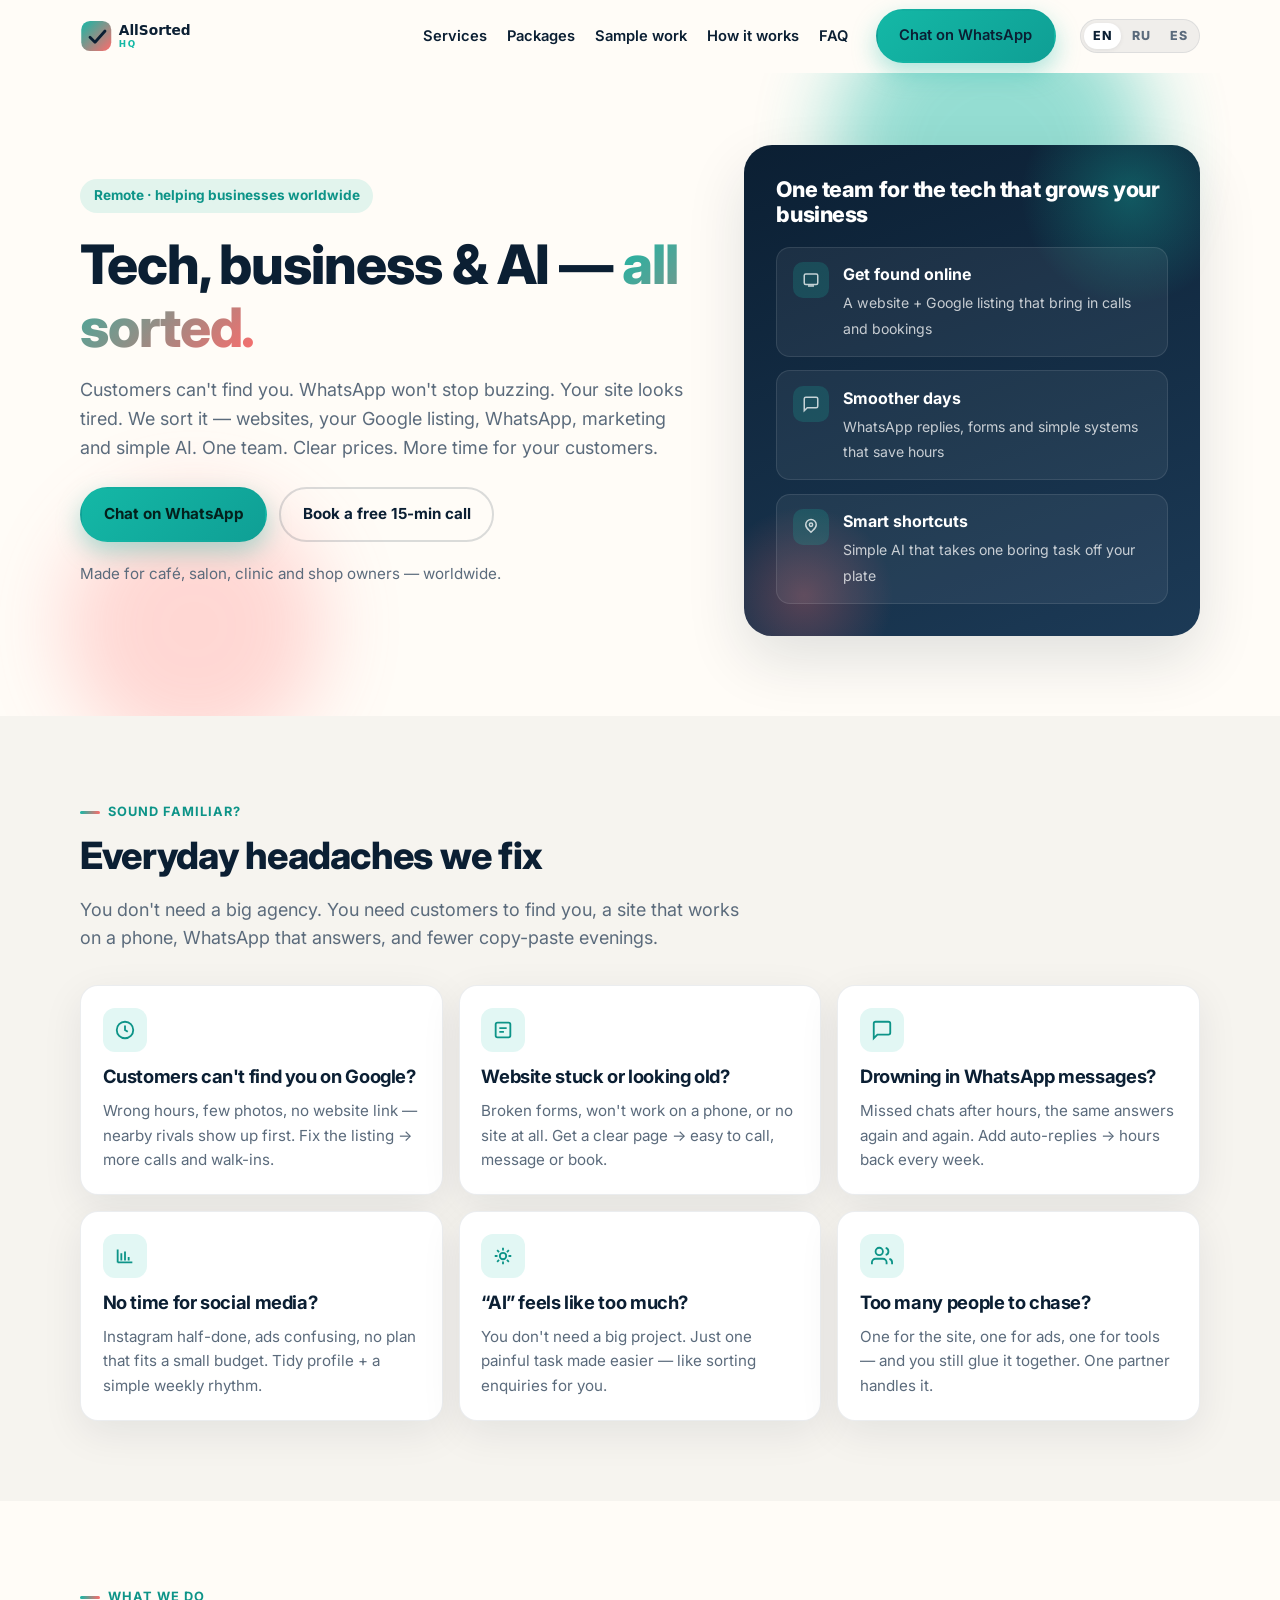
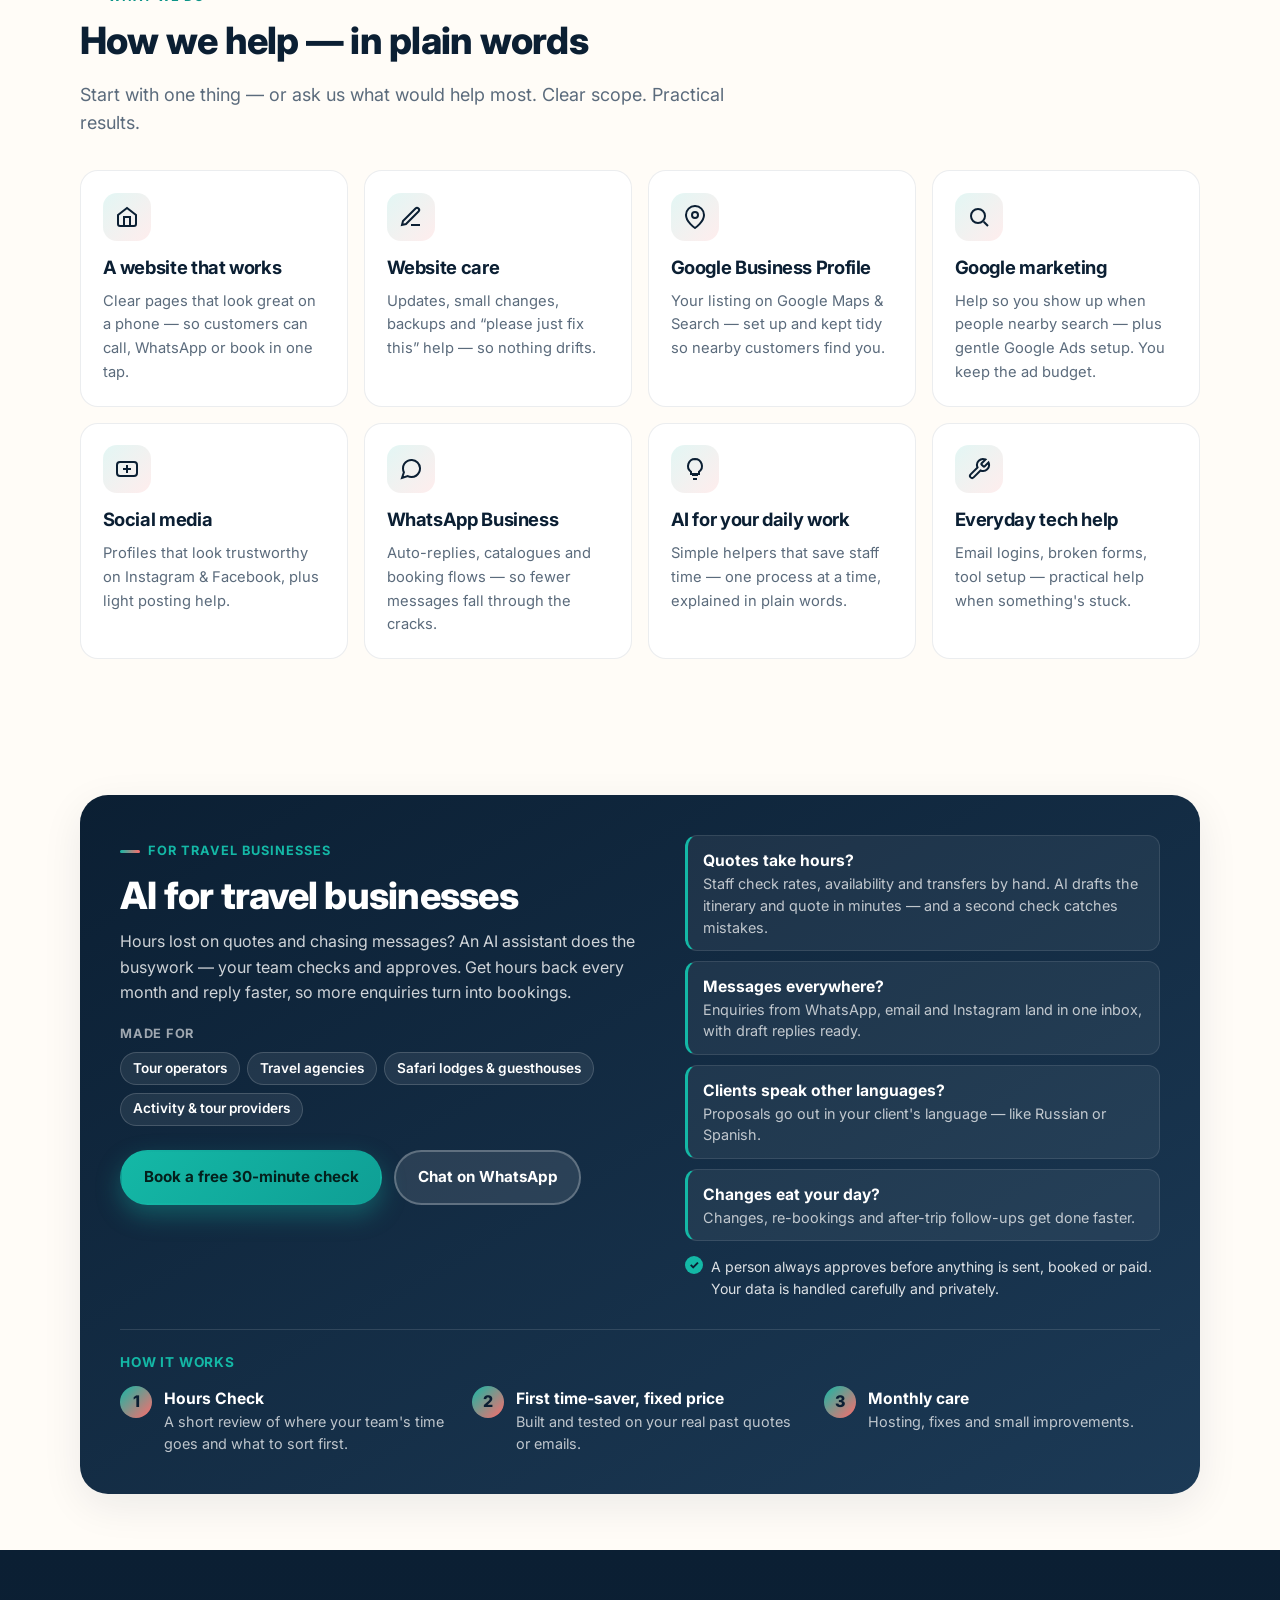
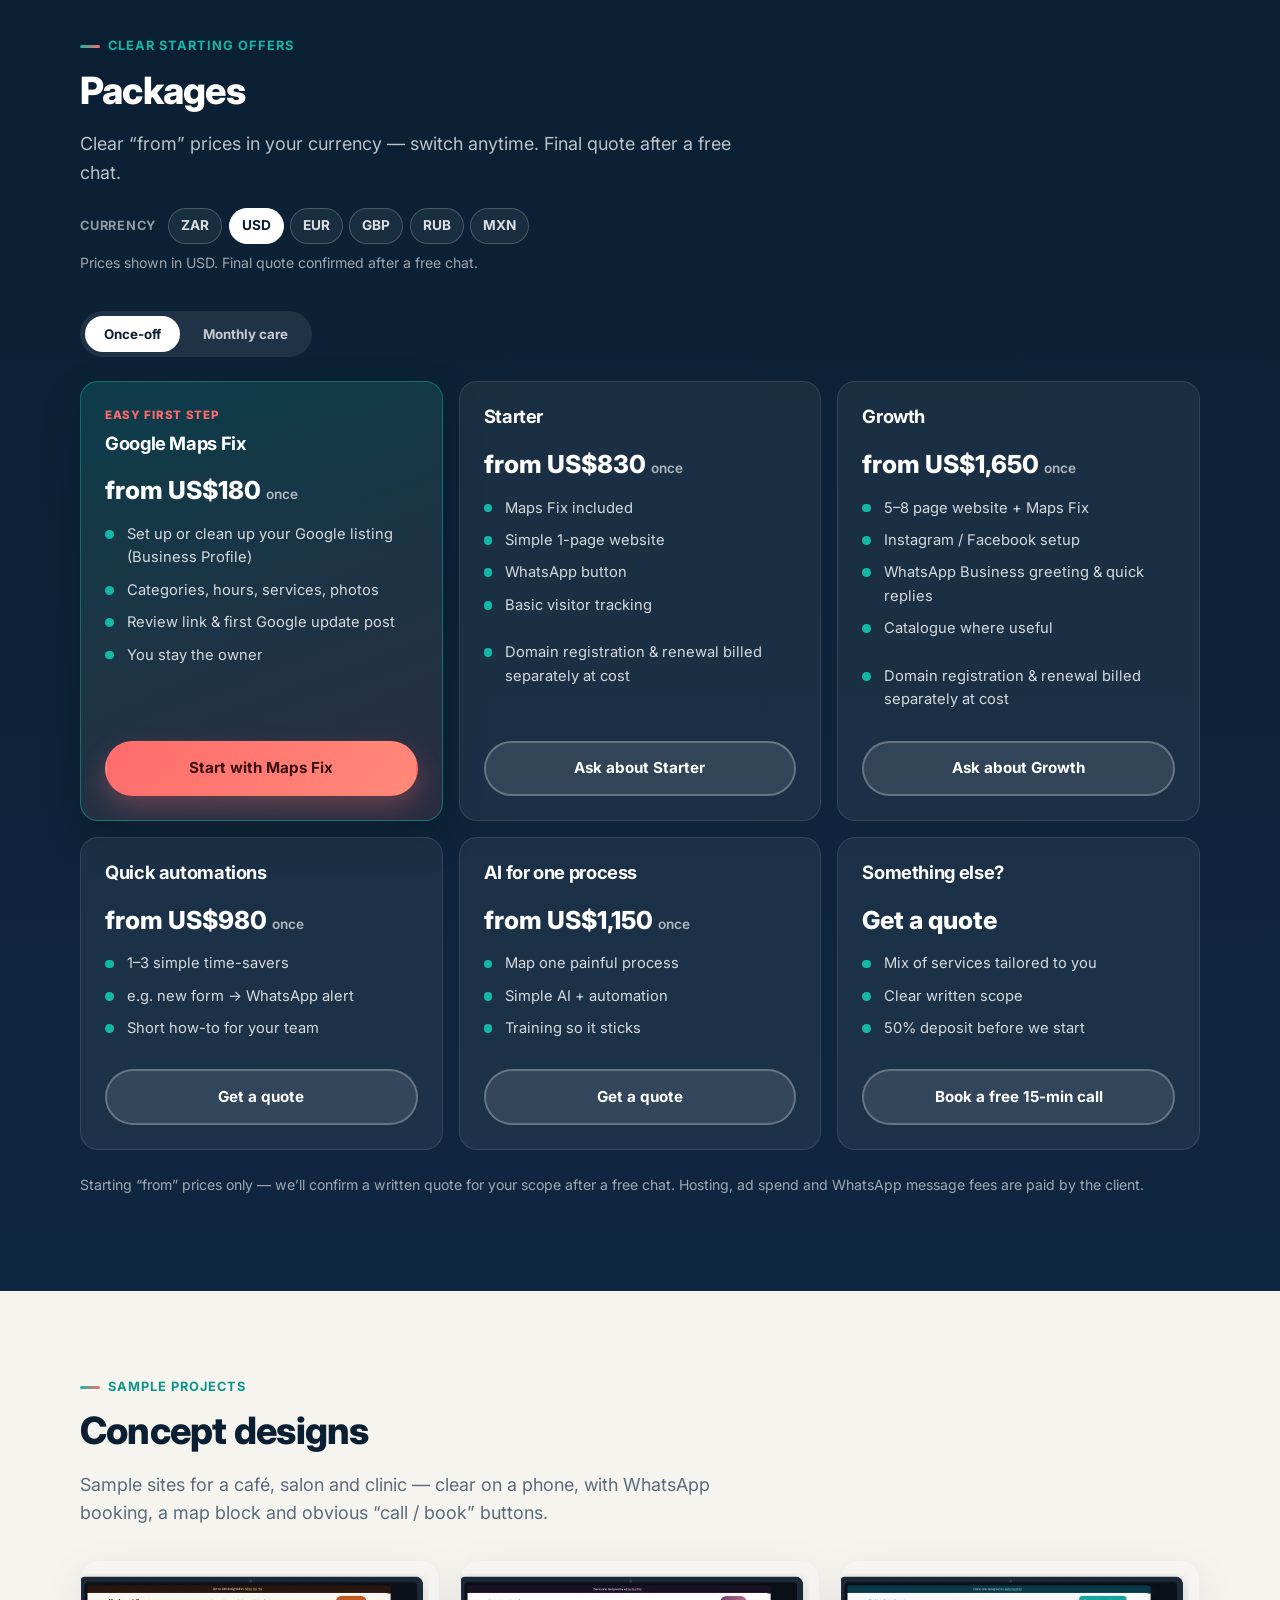
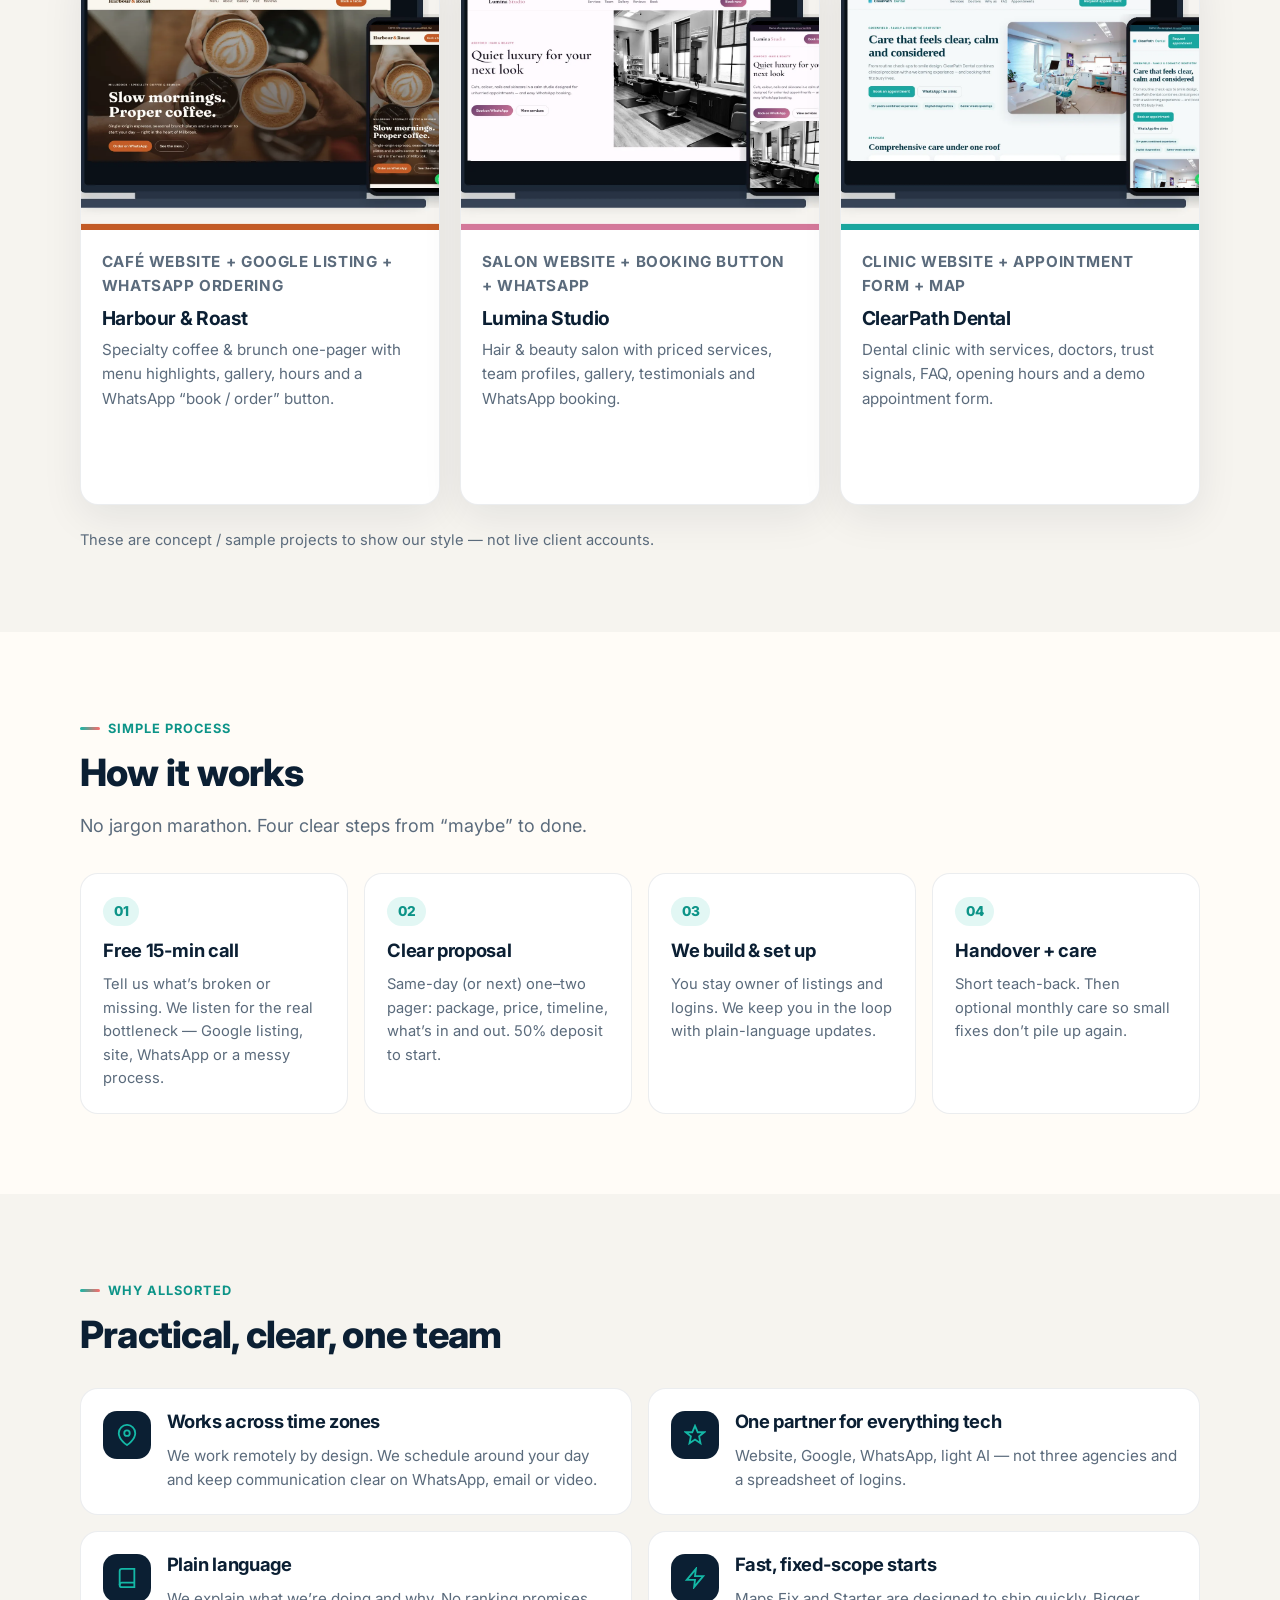
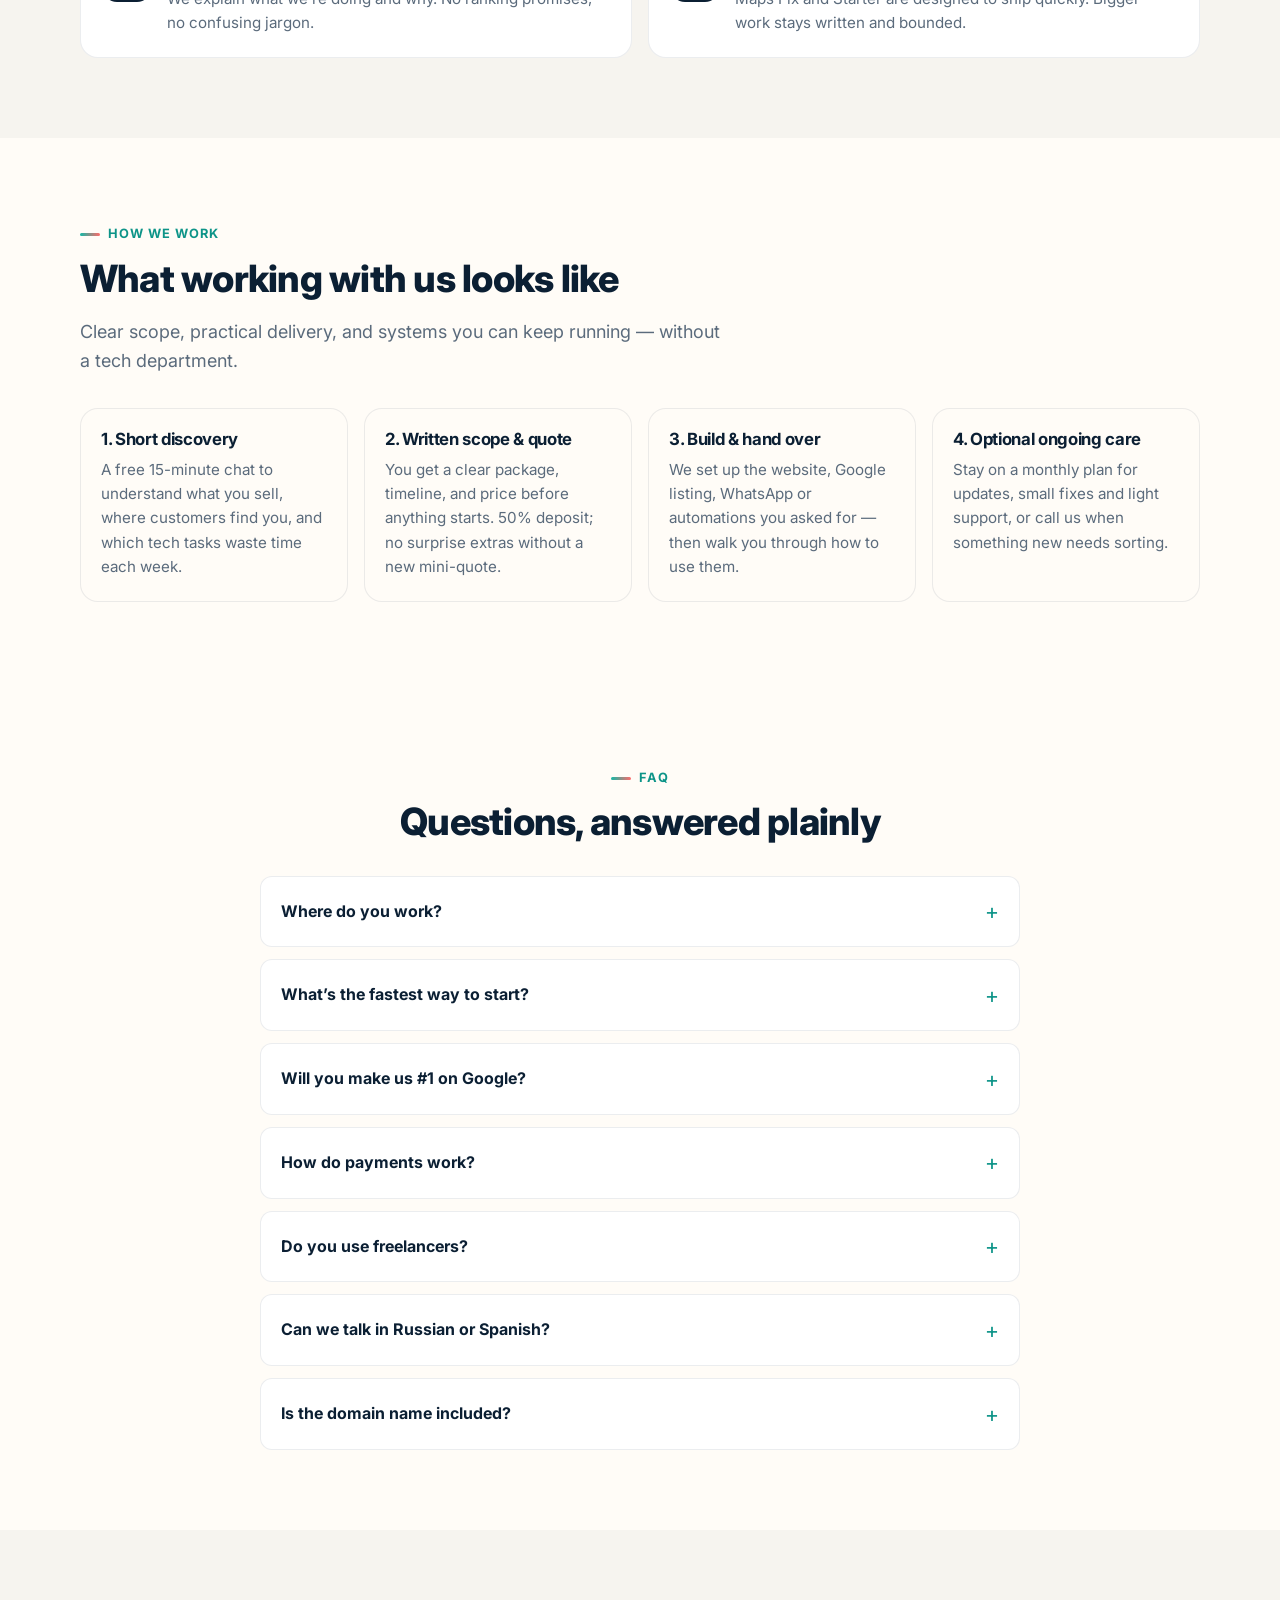
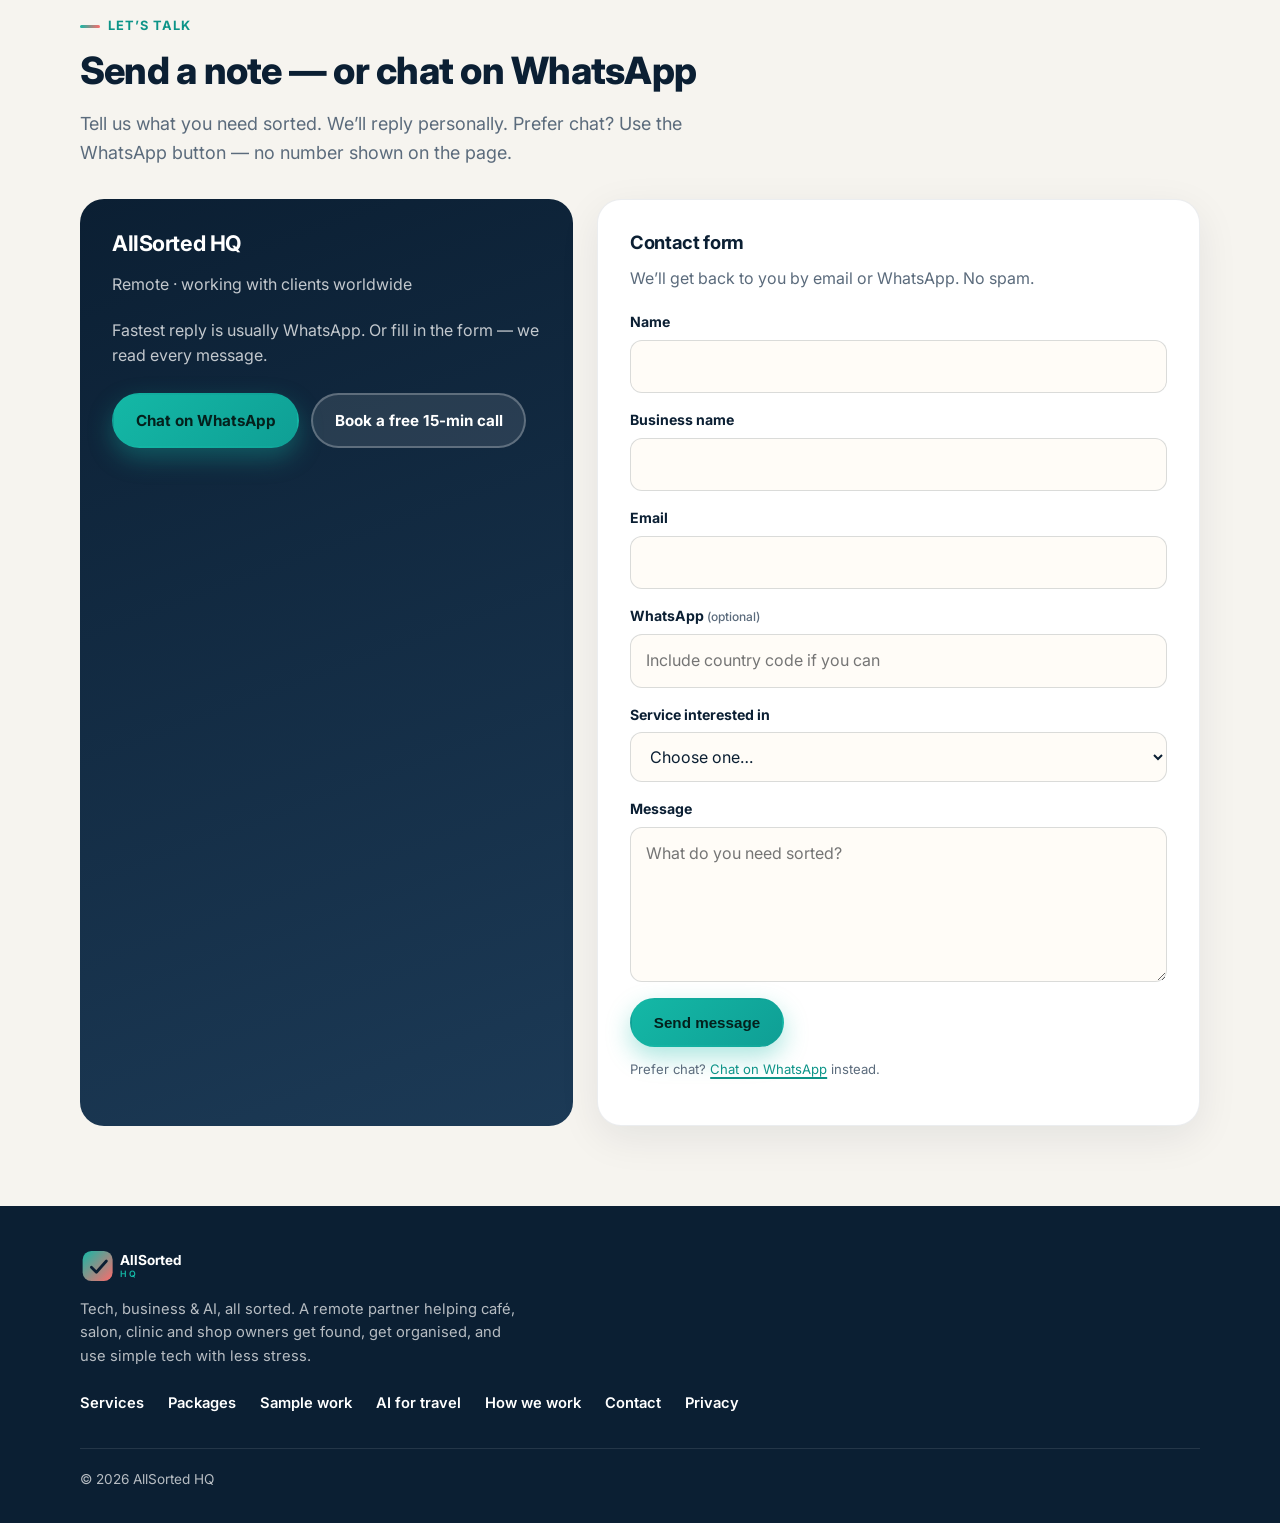
==== commit c4c7433d: "Add compact 'AI for travel businesses' section (EN/RU/ES)" ====
--- a/index.html
+++ b/index.html
@@ -222,6 +222,47 @@
             <h3 data-i18n="services.8.title">Everyday tech help</h3>
             <p data-i18n="services.8.desc">Email logins, broken forms, tool setup — practical help when something's stuck.</p>
           </article>
+        </div>
+      </div>
+    </section>
+
+    <!-- AI FOR TRAVEL -->
+    <section class="section travel" id="travel" aria-labelledby="travel-title">
+      <div class="container">
+        <div class="travel-card reveal">
+          <div class="travel-intro">
+            <p class="eyebrow eyebrow--light" data-i18n="travel.eyebrow">For travel businesses</p>
+            <h2 id="travel-title" data-i18n="travel.title">AI for travel businesses</h2>
+            <p class="travel-lead" data-i18n="travel.lead">Hours lost on quotes and chasing messages? An AI assistant does the busywork — your team checks and approves.</p>
+            <p class="travel-for"><span data-i18n="travel.for">Made for</span></p>
+            <ul class="travel-chips">
+              <li data-i18n="travel.who.1">Tour operators</li>
+              <li data-i18n="travel.who.2">Travel agencies</li>
+              <li data-i18n="travel.who.3">Safari lodges &amp; guesthouses</li>
+              <li data-i18n="travel.who.4">Activity &amp; tour providers</li>
+            </ul>
+            <div class="btn-row">
+              <a class="btn btn-primary" href="#contact" data-prefill-service="travel" data-i18n="travel.cta">Book a free 30-minute check</a>
+              <a class="btn btn-light" data-cta="whatsapp" href="#contact" data-i18n="nav.whatsapp">Chat on WhatsApp</a>
+            </div>
+          </div>
+          <div class="travel-detail">
+            <ul class="travel-fixes">
+              <li><strong data-i18n="travel.1.title">Quotes take hours?</strong><span data-i18n="travel.1.desc">AI drafts the itinerary and quote in minutes.</span></li>
+              <li><strong data-i18n="travel.2.title">Messages everywhere?</strong><span data-i18n="travel.2.desc">One inbox, draft replies ready.</span></li>
+              <li><strong data-i18n="travel.3.title">Clients speak other languages?</strong><span data-i18n="travel.3.desc">Proposals in your client's language.</span></li>
+              <li><strong data-i18n="travel.4.title">Changes eat your day?</strong><span data-i18n="travel.4.desc">Faster changes and re-bookings.</span></li>
+            </ul>
+            <p class="travel-trust" data-i18n="travel.trust">A person always approves before anything is sent, booked or paid.</p>
+          </div>
+          <div class="travel-steps">
+            <p class="travel-steps-title" data-i18n="travel.steps">How it works</p>
+            <ol>
+              <li><strong data-i18n="travel.step1.title">Hours Check</strong><span data-i18n="travel.step1.desc">Where your team's time goes.</span></li>
+              <li><strong data-i18n="travel.step2.title">First time-saver, fixed price</strong><span data-i18n="travel.step2.desc">Tested on your real past quotes.</span></li>
+              <li><strong data-i18n="travel.step3.title">Monthly care</strong><span data-i18n="travel.step3.desc">Hosting, fixes and small improvements.</span></li>
+            </ol>
+          </div>
         </div>
       </div>
     </section>
@@ -617,6 +658,7 @@
                   <option data-i18n="contact.form.opt.social">Social media</option>
                   <option data-i18n="contact.form.opt.wa">WhatsApp Business</option>
                   <option data-i18n="contact.form.opt.ai">AI / automations</option>
+                  <option value="AI for travel businesses" data-service="travel" data-i18n="contact.form.opt.travel">AI for travel businesses</option>
                   <option data-i18n="contact.form.opt.tech">Everyday tech help</option>
                   <option data-i18n="contact.form.opt.other">Not sure — advise me</option>
                 </select>
@@ -659,6 +701,7 @@
           <a href="#services" data-i18n="footer.services">Services</a>
           <a href="#packages" data-i18n="footer.packages">Packages</a>
           <a href="#work" data-i18n="footer.work">Sample work</a>
+          <a href="#travel" data-i18n="footer.travel">AI for travel</a>
           <a href="#how" data-i18n="footer.working">How we work</a>
           <a href="#contact" data-i18n="footer.contact">Contact</a>
           <a href="privacy.html" data-i18n="footer.privacy">Privacy</a>
--- a/css/styles.css
+++ b/css/styles.css
@@ -1224,3 +1224,42 @@
   .work-grid { grid-template-columns: 1fr; }
   .work-media { aspect-ratio: 16 / 10; }
 }
+
+/* AI for travel (compact band) */
+.travel { padding: 3.5rem 0; }
+.travel-card {
+  display: grid;
+  grid-template-columns: 1.05fr 0.95fr;
+  gap: 1.75rem 2.5rem;
+  background: linear-gradient(150deg, var(--navy), var(--navy-3));
+  color: #fff;
+  border-radius: 28px;
+  padding: clamp(1.5rem, 3.5vw, 2.5rem);
+  box-shadow: var(--shadow);
+}
+.travel-card h2 { color: #fff; }
+.eyebrow--light { color: var(--teal); }
+.travel-lead { color: rgba(255,255,255,0.8); margin: 0 0 1.1rem; }
+.travel-for { margin: 0 0 0.5rem; font-size: 0.8rem; font-weight: 700; letter-spacing: 0.06em; text-transform: uppercase; color: rgba(255,255,255,0.6); }
+.travel-chips { list-style: none; padding: 0; margin: 0 0 1.5rem; display: flex; flex-wrap: wrap; gap: 0.45rem; }
+.travel-chips li { background: rgba(255,255,255,0.08); border: 1px solid rgba(255,255,255,0.16); border-radius: 999px; padding: 0.3rem 0.75rem; font-size: 0.85rem; font-weight: 600; }
+.travel-fixes { list-style: none; padding: 0; margin: 0; display: grid; gap: 0.6rem; }
+.travel-fixes li { background: rgba(255,255,255,0.06); border: 1px solid rgba(255,255,255,0.1); border-left: 3px solid var(--teal); border-radius: 12px; padding: 0.75rem 0.95rem; }
+.travel-fixes strong, .travel-steps strong { display: block; font-size: 0.98rem; }
+.travel-fixes span, .travel-steps span { display: block; color: rgba(255,255,255,0.72); font-size: 0.9rem; line-height: 1.5; }
+.travel-trust { margin: 0.9rem 0 0; font-size: 0.88rem; color: rgba(255,255,255,0.85); padding-left: 1.6rem; position: relative; }
+.travel-trust::before { content: "✓"; position: absolute; left: 0; top: 0; width: 1.15rem; height: 1.15rem; border-radius: 50%; background: var(--teal); color: var(--navy); font-size: 0.72rem; font-weight: 800; display: grid; place-items: center; }
+.travel-steps { grid-column: 1 / -1; border-top: 1px solid rgba(255,255,255,0.12); padding-top: 1.4rem; }
+.travel-steps-title { margin: 0 0 0.75rem; font-weight: 700; color: var(--teal); font-size: 0.85rem; letter-spacing: 0.06em; text-transform: uppercase; }
+.travel-steps ol { list-style: none; counter-reset: tstep; padding: 0; margin: 0; display: grid; grid-template-columns: repeat(3, 1fr); gap: 1rem; }
+.travel-steps li { counter-increment: tstep; display: grid; grid-template-columns: auto 1fr; column-gap: 0.75rem; align-content: start; }
+.travel-steps li::before { content: counter(tstep); grid-row: span 2; width: 2rem; height: 2rem; border-radius: 50%; background: linear-gradient(135deg, var(--teal), var(--coral)); color: var(--navy); font-weight: 800; display: grid; place-items: center; }
+@media (max-width: 960px) {
+  .travel-card { grid-template-columns: 1fr; }
+  .travel-steps ol { grid-template-columns: 1fr; gap: 0.85rem; }
+}
+@media (max-width: 720px) {
+  .travel { padding: 2.5rem 0; }
+  .travel-card { border-radius: 22px; }
+  .travel .btn-row .btn { flex: 1 1 100%; text-align: center; }
+}
